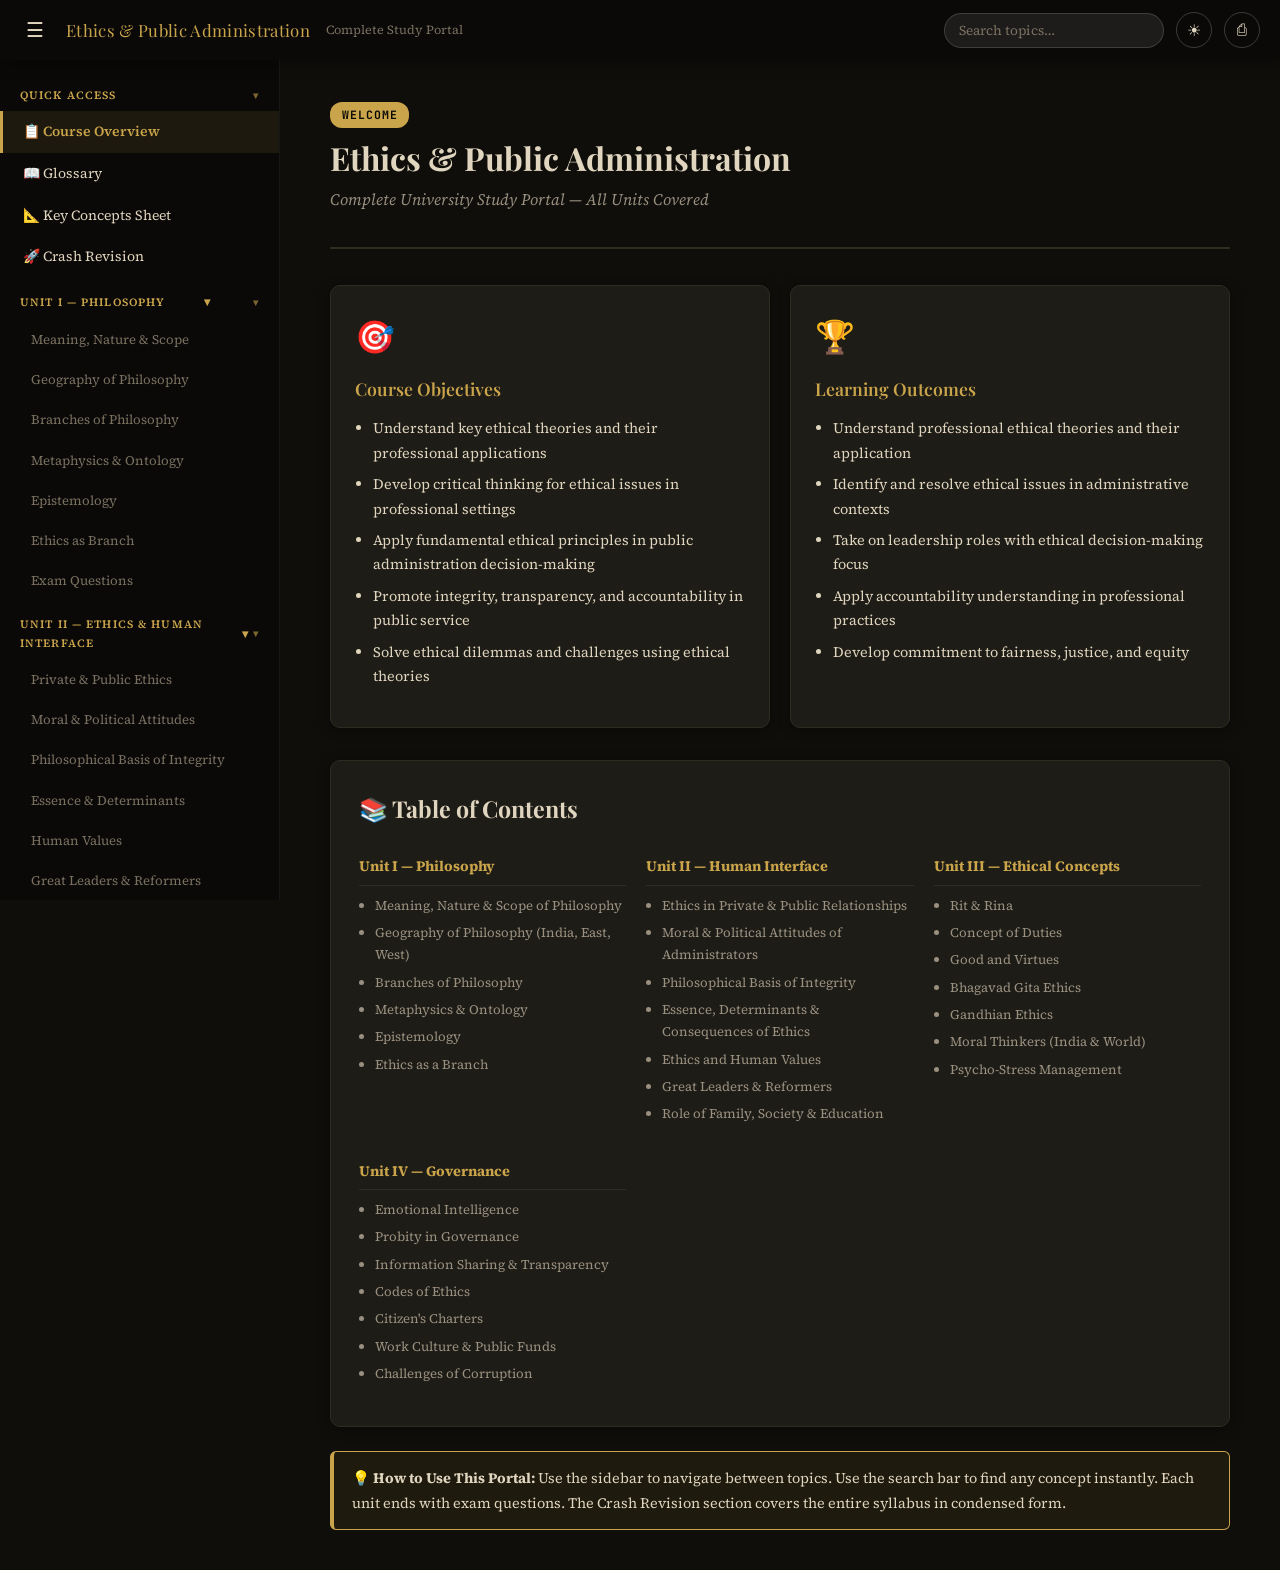
==== Philosophy/index.html @ 6d0fbd77 "Added Philosophy and Cber Security" ====
<!DOCTYPE html>
<html lang="en" data-theme="dark">
<head>
<meta charset="UTF-8">
<meta name="viewport" content="width=device-width, initial-scale=1.0">
<title>Ethics & Public Administration — Complete Study Portal</title>
<link rel="stylesheet" href="styles.css">
</head>
<body>

<!-- Top Bar -->
<header class="topbar">
  <div class="topbar-left">
    <button class="menu-toggle" id="menuToggle" aria-label="Toggle sidebar">☰</button>
    <span class="site-title">Ethics &amp; Public Administration</span>
    <span class="site-subtitle">Complete Study Portal</span>
  </div>
  <div class="topbar-right">
    <div class="search-wrap">
      <input type="text" id="searchInput" placeholder="Search topics…" autocomplete="off">
      <div class="search-results" id="searchResults"></div>
    </div>
    <button class="theme-toggle" id="themeToggle" title="Toggle theme">◐</button>
    <button class="print-btn" onclick="window.print()" title="Print">⎙</button>
  </div>
</header>

<!-- Layout -->
<div class="layout">

  <!-- Sidebar -->
  <aside class="sidebar" id="sidebar">
    <nav class="sidebar-nav">

      <div class="nav-section">
        <div class="nav-section-title">Quick Access</div>
        <a class="nav-link" data-target="overview">📋 Course Overview</a>
        <a class="nav-link" data-target="glossary">📖 Glossary</a>
        <a class="nav-link" data-target="formula-sheet">📐 Key Concepts Sheet</a>
        <a class="nav-link" data-target="crash-revision">🚀 Crash Revision</a>
      </div>

      <div class="nav-section">
        <div class="nav-section-title collapsible-header" data-target-group="unit1">Unit I — Philosophy</div>
        <div class="nav-group" id="nav-unit1">
          <a class="nav-link sub" data-target="u1-meaning">Meaning, Nature &amp; Scope</a>
          <a class="nav-link sub" data-target="u1-geography">Geography of Philosophy</a>
          <a class="nav-link sub" data-target="u1-branches">Branches of Philosophy</a>
          <a class="nav-link sub" data-target="u1-metaphysics">Metaphysics &amp; Ontology</a>
          <a class="nav-link sub" data-target="u1-epistemology">Epistemology</a>
          <a class="nav-link sub" data-target="u1-ethics-branch">Ethics as Branch</a>
          <a class="nav-link sub" data-target="u1-exam">Exam Questions</a>
        </div>
      </div>

      <div class="nav-section">
        <div class="nav-section-title collapsible-header" data-target-group="unit2">Unit II — Ethics &amp; Human Interface</div>
        <div class="nav-group" id="nav-unit2">
          <a class="nav-link sub" data-target="u2-private-public">Private &amp; Public Ethics</a>
          <a class="nav-link sub" data-target="u2-moral-political">Moral &amp; Political Attitudes</a>
          <a class="nav-link sub" data-target="u2-integrity">Philosophical Basis of Integrity</a>
          <a class="nav-link sub" data-target="u2-essence">Essence &amp; Determinants</a>
          <a class="nav-link sub" data-target="u2-human-values">Human Values</a>
          <a class="nav-link sub" data-target="u2-leaders">Great Leaders &amp; Reformers</a>
          <a class="nav-link sub" data-target="u2-institutions">Family, Society &amp; Education</a>
          <a class="nav-link sub" data-target="u2-exam">Exam Questions</a>
        </div>
      </div>

      <div class="nav-section">
        <div class="nav-section-title collapsible-header" data-target-group="unit3">Unit III — Ethical Concepts</div>
        <div class="nav-group" id="nav-unit3">
          <a class="nav-link sub" data-target="u3-rit-rina">Rit &amp; Rina</a>
          <a class="nav-link sub" data-target="u3-duties">Concept of Duties</a>
          <a class="nav-link sub" data-target="u3-good-virtues">Good &amp; Virtues</a>
          <a class="nav-link sub" data-target="u3-gita">Bhagavad Gita Ethics</a>
          <a class="nav-link sub" data-target="u3-gandhi">Gandhian Ethics</a>
          <a class="nav-link sub" data-target="u3-thinkers">Moral Thinkers</a>
          <a class="nav-link sub" data-target="u3-stress">Psycho-Stress Management</a>
          <a class="nav-link sub" data-target="u3-exam">Exam Questions</a>
        </div>
      </div>

      <div class="nav-section">
        <div class="nav-section-title collapsible-header" data-target-group="unit4">Unit IV — Governance &amp; EQ</div>
        <div class="nav-group" id="nav-unit4">
          <a class="nav-link sub" data-target="u4-eq">Emotional Intelligence</a>
          <a class="nav-link sub" data-target="u4-probity">Probity in Governance</a>
          <a class="nav-link sub" data-target="u4-transparency">Transparency &amp; Info Sharing</a>
          <a class="nav-link sub" data-target="u4-codes">Codes of Ethics</a>
          <a class="nav-link sub" data-target="u4-citizen">Citizen's Charters</a>
          <a class="nav-link sub" data-target="u4-corruption">Corruption Challenges</a>
          <a class="nav-link sub" data-target="u4-exam">Exam Questions</a>
        </div>
      </div>

    </nav>
  </aside>

  <!-- Main Content -->
  <main class="main-content" id="mainContent">

    <!-- ===================== OVERVIEW ===================== -->
    <section id="overview" class="content-section active">
      <div class="section-header">
        <div class="unit-badge">Welcome</div>
        <h1>Ethics &amp; Public Administration</h1>
        <p class="subtitle">Complete University Study Portal — All Units Covered</p>
      </div>

      <div class="objectives-grid">
        <div class="obj-card">
          <div class="obj-icon">🎯</div>
          <h3>Course Objectives</h3>
          <ul>
            <li>Understand key ethical theories and their professional applications</li>
            <li>Develop critical thinking for ethical issues in professional settings</li>
            <li>Apply fundamental ethical principles in public administration decision-making</li>
            <li>Promote integrity, transparency, and accountability in public service</li>
            <li>Solve ethical dilemmas and challenges using ethical theories</li>
          </ul>
        </div>
        <div class="obj-card">
          <div class="obj-icon">🏆</div>
          <h3>Learning Outcomes</h3>
          <ul>
            <li>Understand professional ethical theories and their application</li>
            <li>Identify and resolve ethical issues in administrative contexts</li>
            <li>Take on leadership roles with ethical decision-making focus</li>
            <li>Apply accountability understanding in professional practices</li>
            <li>Develop commitment to fairness, justice, and equity</li>
          </ul>
        </div>
      </div>

      <div class="toc-card">
        <h2>📚 Table of Contents</h2>
        <div class="toc-grid">
          <div class="toc-unit">
            <div class="toc-unit-title">Unit I — Philosophy</div>
            <ul>
              <li>Meaning, Nature &amp; Scope of Philosophy</li>
              <li>Geography of Philosophy (India, East, West)</li>
              <li>Branches of Philosophy</li>
              <li>Metaphysics &amp; Ontology</li>
              <li>Epistemology</li>
              <li>Ethics as a Branch</li>
            </ul>
          </div>
          <div class="toc-unit">
            <div class="toc-unit-title">Unit II — Human Interface</div>
            <ul>
              <li>Ethics in Private &amp; Public Relationships</li>
              <li>Moral &amp; Political Attitudes of Administrators</li>
              <li>Philosophical Basis of Integrity</li>
              <li>Essence, Determinants &amp; Consequences of Ethics</li>
              <li>Ethics and Human Values</li>
              <li>Great Leaders &amp; Reformers</li>
              <li>Role of Family, Society &amp; Education</li>
            </ul>
          </div>
          <div class="toc-unit">
            <div class="toc-unit-title">Unit III — Ethical Concepts</div>
            <ul>
              <li>Rit &amp; Rina</li>
              <li>Concept of Duties</li>
              <li>Good and Virtues</li>
              <li>Bhagavad Gita Ethics</li>
              <li>Gandhian Ethics</li>
              <li>Moral Thinkers (India &amp; World)</li>
              <li>Psycho-Stress Management</li>
            </ul>
          </div>
          <div class="toc-unit">
            <div class="toc-unit-title">Unit IV — Governance</div>
            <ul>
              <li>Emotional Intelligence</li>
              <li>Probity in Governance</li>
              <li>Information Sharing &amp; Transparency</li>
              <li>Codes of Ethics</li>
              <li>Citizen's Charters</li>
              <li>Work Culture &amp; Public Funds</li>
              <li>Challenges of Corruption</li>
            </ul>
          </div>
        </div>
      </div>

      <div class="info-banner">
        <strong>💡 How to Use This Portal:</strong> Use the sidebar to navigate between topics. Use the search bar to find any concept instantly. Each unit ends with exam questions. The Crash Revision section covers the entire syllabus in condensed form.
      </div>
    </section>

    <!-- ===================== UNIT I ===================== -->
    <section id="u1-meaning" class="content-section">
      <div class="section-header">
        <div class="unit-badge">Unit I</div>
        <h1>Meaning, Nature and Scope of Philosophy</h1>
      </div>

      <div class="learning-objectives">
        <h3>🎯 Learning Objectives</h3>
        <ul>
          <li>Define philosophy and understand its origin</li>
          <li>Identify the nature and characteristics of philosophy</li>
          <li>Understand the scope of philosophical inquiry</li>
          <li>Distinguish philosophy from science and religion</li>
        </ul>
      </div>

      <h2>1.1 Meaning of Philosophy</h2>
      <div class="definition-box">
        <span class="def-label">Definition</span>
        <strong>Philosophy</strong> (from Greek <em>philosophia</em> = philo [love] + sophia [wisdom]) means <em>"love of wisdom."</em> It is the systematic and critical study of fundamental questions about existence, knowledge, values, reason, mind, and language.
      </div>

      <p>Philosophy is the mother of all sciences. Before sciences became specialized, all intellectual inquiry was philosophical. Philosophy asks questions that cannot be answered by empirical science alone, such as: "What is truth?", "What is the nature of reality?", "How should we live?", "What is justice?"</p>

      <h3>Etymology and Historical Origin</h3>
      <p>The term was first used by Pythagoras (c. 570–495 BCE), who modestly called himself a <em>philosophos</em> (lover of wisdom) rather than a <em>sophos</em> (wise man). Socrates, Plato, and Aristotle established systematic philosophical inquiry in ancient Greece.</p>

      <h2>1.2 Nature of Philosophy</h2>
      <div class="theory-card">
        <h3>Key Characteristics of the Nature of Philosophy</h3>
        <div class="char-grid">
          <div class="char-item">
            <div class="char-icon">🔍</div>
            <strong>Critical and Analytical</strong>
            <p>Philosophy critically examines assumptions, arguments, and concepts. It does not accept statements at face value but subjects them to rigorous scrutiny.</p>
          </div>
          <div class="char-item">
            <div class="char-icon">🌐</div>
            <strong>Universal and Comprehensive</strong>
            <p>Philosophy deals with universal questions applicable to all of humanity — not limited to any culture, time, or place.</p>
          </div>
          <div class="char-item">
            <div class="char-icon">💬</div>
            <strong>Reflective and Self-Critical</strong>
            <p>Philosophy reflects on its own methods, assumptions, and conclusions. It is not dogmatic but open to revision.</p>
          </div>
          <div class="char-item">
            <div class="char-icon">🔗</div>
            <strong>Synthetic and Integrative</strong>
            <p>Philosophy integrates knowledge from different disciplines to form a coherent worldview or system of thought.</p>
          </div>
          <div class="char-item">
            <div class="char-icon">❓</div>
            <strong>Speculative</strong>
            <p>Philosophy speculates about matters beyond empirical verification — the nature of the soul, ultimate reality, God, morality.</p>
          </div>
          <div class="char-item">
            <div class="char-icon">⚖️</div>
            <strong>Normative</strong>
            <p>Philosophy prescribes norms — how things ought to be, not just how they are. This is especially true in ethics and political philosophy.</p>
          </div>
        </div>
      </div>

      <h2>1.3 Scope of Philosophy</h2>
      <p>The scope of philosophy is vast and encompasses everything that can be questioned. Philosophy's scope includes:</p>

      <div class="comparison-table-wrap">
        <table class="comparison-table">
          <thead>
            <tr><th>Domain</th><th>Questions Asked</th><th>Branch</th></tr>
          </thead>
          <tbody>
            <tr><td>Reality &amp; Existence</td><td>What is real? What exists? Is there God?</td><td>Metaphysics / Ontology</td></tr>
            <tr><td>Knowledge</td><td>What can we know? How do we know it?</td><td>Epistemology</td></tr>
            <tr><td>Morality &amp; Values</td><td>What is good? How should we act?</td><td>Ethics</td></tr>
            <tr><td>Beauty &amp; Art</td><td>What is beautiful? What is art?</td><td>Aesthetics</td></tr>
            <tr><td>Logic &amp; Reasoning</td><td>What are the rules of valid reasoning?</td><td>Logic</td></tr>
            <tr><td>Society &amp; Politics</td><td>What is justice? What is the ideal state?</td><td>Political Philosophy</td></tr>
            <tr><td>Language &amp; Meaning</td><td>How does language work? What does meaning mean?</td><td>Philosophy of Language</td></tr>
            <tr><td>Mind &amp; Consciousness</td><td>What is the mind? Is consciousness physical?</td><td>Philosophy of Mind</td></tr>
          </tbody>
        </table>
      </div>

      <div class="definition-box">
        <span class="def-label">Key Distinction</span>
        <strong>Philosophy vs. Science:</strong> Science answers <em>how</em> questions through observation and experiment. Philosophy answers <em>why</em> and <em>what</em> questions through reason and argumentation. Both are complementary.
      </div>
    </section>

    <section id="u1-geography" class="content-section">
      <div class="section-header">
        <div class="unit-badge">Unit I</div>
        <h1>Geography of Philosophy: India, East &amp; West</h1>
      </div>

      <h2>2.1 Indian Philosophy</h2>
      <p>Indian philosophy is one of the oldest and most sophisticated philosophical traditions in the world, dating back to the Vedic period (c. 1500 BCE). It is characterized by its deep spiritual orientation and concern with <em>moksha</em> (liberation).</p>

      <div class="theory-card">
        <h3>Schools of Indian Philosophy</h3>
        <div class="schools-grid">
          <div class="school-card astika">
            <div class="school-label">Āstika (Orthodox — Accept Vedic Authority)</div>
            <div class="school-items">
              <span>Nyāya</span><span>Vaiśeṣika</span><span>Sāṃkhya</span>
              <span>Yoga</span><span>Mīmāṃsā</span><span>Vedānta</span>
            </div>
          </div>
          <div class="school-card nastika">
            <div class="school-label">Nāstika (Heterodox — Do Not Accept Vedic Authority)</div>
            <div class="school-items">
              <span>Buddhism</span><span>Jainism</span><span>Cārvāka (Materialism)</span>
              <span>Ājīvika</span>
            </div>
          </div>
        </div>
      </div>

      <h3>Key Features of Indian Philosophy</h3>
      <ul>
        <li><strong>Soteriological orientation:</strong> Ultimate goal is liberation (moksha/nirvana/mukti)</li>
        <li><strong>Dharma-centered:</strong> Ethical conduct as cosmically ordered duty</li>
        <li><strong>Karma theory:</strong> Moral causality — actions determine future experience</li>
        <li><strong>Ātman-Brahman relationship:</strong> Inquiry into the nature of the self and ultimate reality</li>
        <li><strong>Epistemological concern:</strong> Pramāṇas (valid sources of knowledge) are central</li>
        <li><strong>Practical orientation:</strong> Philosophy as a guide to living, not merely academic inquiry</li>
      </ul>

      <h3>Notable Indian Philosophers</h3>
      <div class="philosopher-grid">
        <div class="philosopher-card">
          <strong>Adi Shankaracharya</strong>
          <p>Non-dualism (Advaita Vedānta) — Brahman alone is real; the world is māyā (illusion)</p>
        </div>
        <div class="philosopher-card">
          <strong>Ramanuja</strong>
          <p>Qualified non-dualism (Viśiṣṭādvaita) — God, souls, and world are distinct but united</p>
        </div>
        <div class="philosopher-card">
          <strong>Madhva</strong>
          <p>Dualism (Dvaita) — God and individual souls are eternally distinct</p>
        </div>
        <div class="philosopher-card">
          <strong>Gautama Buddha</strong>
          <p>Middle Path; Four Noble Truths; Eightfold Path; impermanence and no-self (anattā)</p>
        </div>
        <div class="philosopher-card">
          <strong>Mahavira</strong>
          <p>Jain ethics; non-violence (ahimsa); anekāntavāda (many-sidedness of truth)</p>
        </div>
        <div class="philosopher-card">
          <strong>Kautilya (Chanakya)</strong>
          <p>Political philosophy; Arthashastra; pragmatic statecraft; Rajadharma</p>
        </div>
      </div>

      <h2>2.2 Eastern Philosophy (Beyond India)</h2>
      <h3>Chinese Philosophy</h3>
      <div class="theory-card">
        <ul>
          <li><strong>Confucianism (Kongzi/Confucius, 551–479 BCE):</strong> Ethics of social harmony, respect for hierarchy, benevolence (rén), ritual propriety (lǐ), filial piety. Extremely relevant to public administration ethics.</li>
          <li><strong>Taoism (Laozi, Zhuangzi):</strong> The Tao (Way) as the underlying principle of the universe; wu-wei (non-action/effortless action); harmony with nature; simplicity and spontaneity.</li>
          <li><strong>Legalism:</strong> Governance through strict laws and enforcement rather than virtue; influential in Chinese political theory.</li>
          <li><strong>Buddhism (Chan/Zen):</strong> Spread from India to China; emphasis on meditation, direct experience, and compassion.</li>
        </ul>
      </div>

      <h3>Japanese Philosophy</h3>
      <ul>
        <li><strong>Zen Buddhism:</strong> Emphasis on direct experience, mindfulness, and enlightenment through meditation</li>
        <li><strong>Bushido:</strong> Samurai code of ethics — loyalty, honor, discipline, courage</li>
        <li><strong>Nishida Kitaro:</strong> Founder of the Kyoto School; attempted synthesis of East and West philosophy</li>
      </ul>

      <h2>2.3 Western Philosophy</h2>
      <div class="timeline-container">
        <div class="timeline-item">
          <div class="timeline-era">Ancient (600 BCE – 400 CE)</div>
          <div class="timeline-content">Pre-Socratics (Thales, Heraclitus, Parmenides); Sophists; Socrates; Plato; Aristotle; Stoics; Epicureans; Skeptics</div>
        </div>
        <div class="timeline-item">
          <div class="timeline-era">Medieval (400–1400 CE)</div>
          <div class="timeline-content">Augustine; Thomas Aquinas; Anselm; Duns Scotus; William of Ockham — philosophy dominated by Christian theology</div>
        </div>
        <div class="timeline-item">
          <div class="timeline-era">Modern (1400–1800 CE)</div>
          <div class="timeline-content">Descartes; Spinoza; Leibniz (Rationalism); Locke; Berkeley; Hume (Empiricism); Kant's Critical Philosophy</div>
        </div>
        <div class="timeline-item">
          <div class="timeline-era">Contemporary (1800–present)</div>
          <div class="timeline-content">Hegel; Marx; Nietzsche; Pragmatism (James, Dewey); Analytic Philosophy (Russell, Wittgenstein); Existentialism (Sartre, Camus); Phenomenology (Husserl, Heidegger); Postmodernism (Derrida, Foucault)</div>
        </div>
      </div>

      <h3>Key Western Philosophers Relevant to Ethics &amp; Administration</h3>
      <div class="philosopher-grid">
        <div class="philosopher-card">
          <strong>Plato (428–348 BCE)</strong>
          <p>The Republic; philosopher-kings; justice as harmony; theory of Forms; cardinal virtues</p>
        </div>
        <div class="philosopher-card">
          <strong>Aristotle (384–322 BCE)</strong>
          <p>Nicomachean Ethics; eudaimonia (flourishing); virtue ethics; practical wisdom (phronesis)</p>
        </div>
        <div class="philosopher-card">
          <strong>Immanuel Kant (1724–1804)</strong>
          <p>Deontological ethics; Categorical Imperative; duty-based morality; universal moral law</p>
        </div>
        <div class="philosopher-card">
          <strong>Jeremy Bentham (1748–1832)</strong>
          <p>Utilitarianism; greatest happiness principle; hedonic calculus; consequentialism</p>
        </div>
        <div class="philosopher-card">
          <strong>John Stuart Mill (1806–1873)</strong>
          <p>Refined utilitarianism; quality of pleasures; liberty; harm principle</p>
        </div>
        <div class="philosopher-card">
          <strong>John Rawls (1921–2002)</strong>
          <p>Theory of Justice; veil of ignorance; justice as fairness; difference principle</p>
        </div>
      </div>

      <div class="comparison-table-wrap">
        <h3>Comparison: Indian vs. Western Philosophy</h3>
        <table class="comparison-table">
          <thead>
            <tr><th>Aspect</th><th>Indian Philosophy</th><th>Western Philosophy</th></tr>
          </thead>
          <tbody>
            <tr><td>Primary Goal</td><td>Moksha/Liberation</td><td>Knowledge/Truth/Well-being</td></tr>
            <tr><td>Method</td><td>Meditation, introspection, scripture</td><td>Reason, logic, empirical observation</td></tr>
            <tr><td>Self</td><td>Ātman (connected to Brahman)</td><td>Individual autonomous self</td></tr>
            <tr><td>Ethics</td><td>Dharma, Karma, Ahimsa</td><td>Duty, Virtue, Utility, Rights</td></tr>
            <tr><td>Metaphysics</td><td>Consciousness as fundamental</td><td>Matter vs. mind debate</td></tr>
            <tr><td>Tradition</td><td>Oral, teacher-disciple (Guru-Shishya)</td><td>Written, academic, dialectical</td></tr>
          </tbody>
        </table>
      </div>
    </section>

    <section id="u1-branches" class="content-section">
      <div class="section-header">
        <div class="unit-badge">Unit I</div>
        <h1>Branches of Philosophy: Traditional and Recent Taxonomy</h1>
      </div>

      <h2>Traditional Branches</h2>

      <div class="branch-diagram">
        <svg viewBox="0 0 700 420" xmlns="http://www.w3.org/2000/svg" class="diagram-svg">
          <rect x="270" y="10" width="160" height="50" rx="10" fill="var(--accent)" opacity="0.9"/>
          <text x="350" y="30" text-anchor="middle" font-size="13" font-weight="bold" fill="#fff">PHILOSOPHY</text>
          <text x="350" y="50" text-anchor="middle" font-size="11" fill="#fff">Love of Wisdom</text>

          <!-- Lines -->
          <line x1="350" y1="60" x2="100" y2="130" stroke="var(--accent)" stroke-width="1.5"/>
          <line x1="350" y1="60" x2="220" y2="130" stroke="var(--accent)" stroke-width="1.5"/>
          <line x1="350" y1="60" x2="350" y2="130" stroke="var(--accent)" stroke-width="1.5"/>
          <line x1="350" y1="60" x2="480" y2="130" stroke="var(--accent)" stroke-width="1.5"/>
          <line x1="350" y1="60" x2="600" y2="130" stroke="var(--accent)" stroke-width="1.5"/>

          <rect x="30" y="130" width="140" height="60" rx="8" fill="var(--card-bg)" stroke="var(--border)"/>
          <text x="100" y="155" text-anchor="middle" font-size="12" font-weight="bold" fill="var(--text)">Metaphysics</text>
          <text x="100" y="173" text-anchor="middle" font-size="10" fill="var(--text-muted)">Reality &amp; Existence</text>

          <rect x="150" y="130" width="140" height="60" rx="8" fill="var(--card-bg)" stroke="var(--border)"/>
          <text x="220" y="155" text-anchor="middle" font-size="12" font-weight="bold" fill="var(--text)">Epistemology</text>
          <text x="220" y="173" text-anchor="middle" font-size="10" fill="var(--text-muted)">Knowledge &amp; Belief</text>

          <rect x="275" y="130" width="150" height="60" rx="8" fill="var(--card-bg)" stroke="var(--border)" stroke-width="2"/>
          <text x="350" y="155" text-anchor="middle" font-size="12" font-weight="bold" fill="var(--accent)">Ethics</text>
          <text x="350" y="173" text-anchor="middle" font-size="10" fill="var(--text-muted)">Morality &amp; Values</text>

          <rect x="410" y="130" width="140" height="60" rx="8" fill="var(--card-bg)" stroke="var(--border)"/>
          <text x="480" y="155" text-anchor="middle" font-size="12" font-weight="bold" fill="var(--text)">Logic</text>
          <text x="480" y="173" text-anchor="middle" font-size="10" fill="var(--text-muted)">Valid Reasoning</text>

          <rect x="530" y="130" width="140" height="60" rx="8" fill="var(--card-bg)" stroke="var(--border)"/>
          <text x="600" y="155" text-anchor="middle" font-size="12" font-weight="bold" fill="var(--text)">Aesthetics</text>
          <text x="600" y="173" text-anchor="middle" font-size="10" fill="var(--text-muted)">Beauty &amp; Art</text>

          <!-- Second level -->
          <line x1="350" y1="190" x2="200" y2="270" stroke="var(--accent)" stroke-width="1" stroke-dasharray="4"/>
          <line x1="350" y1="190" x2="350" y2="270" stroke="var(--accent)" stroke-width="1" stroke-dasharray="4"/>
          <line x1="350" y1="190" x2="500" y2="270" stroke="var(--accent)" stroke-width="1" stroke-dasharray="4"/>

          <rect x="115" y="270" width="170" height="55" rx="8" fill="var(--card-bg)" stroke="var(--border)"/>
          <text x="200" y="293" text-anchor="middle" font-size="11" font-weight="bold" fill="var(--text)">Political Philosophy</text>
          <text x="200" y="311" text-anchor="middle" font-size="10" fill="var(--text-muted)">State, Justice, Rights</text>

          <rect x="265" y="270" width="170" height="55" rx="8" fill="var(--card-bg)" stroke="var(--border)"/>
          <text x="350" y="293" text-anchor="middle" font-size="11" font-weight="bold" fill="var(--text)">Philosophy of Mind</text>
          <text x="350" y="311" text-anchor="middle" font-size="10" fill="var(--text-muted)">Consciousness, Self</text>

          <rect x="415" y="270" width="170" height="55" rx="8" fill="var(--card-bg)" stroke="var(--border)"/>
          <text x="500" y="293" text-anchor="middle" font-size="11" font-weight="bold" fill="var(--text)">Social Philosophy</text>
          <text x="500" y="311" text-anchor="middle" font-size="10" fill="var(--text-muted)">Society, Culture</text>

          <text x="350" y="390" text-anchor="middle" font-size="10" fill="var(--text-muted)" font-style="italic">Traditional &amp; Contemporary Branches of Philosophy</text>
        </svg>
      </div>

      <h2>Detailed Overview of Each Branch</h2>

      <div class="accordion">

        <div class="accordion-item">
          <div class="accordion-header">📚 Metaphysics</div>
          <div class="accordion-body">
            <p><strong>Metaphysics</strong> studies the fundamental nature of reality. The word comes from Aristotle's work "after physics." It asks: What ultimately exists? What is the nature of space, time, causality, and identity?</p>
            <p><strong>Major sub-branches:</strong> Ontology (study of being), Cosmology (origin of universe), Theology (existence of God), Philosophy of Mind.</p>
            <p><strong>Key questions:</strong> Does God exist? Do abstract objects (numbers, universals) exist? What is the relationship between mind and body? Is there free will?</p>
          </div>
        </div>

        <div class="accordion-item">
          <div class="accordion-header">🔬 Epistemology</div>
          <div class="accordion-body">
            <p><strong>Epistemology</strong> is the theory of knowledge. It examines the nature, sources, scope, and limits of human knowledge.</p>
            <p><strong>Key questions:</strong> What is knowledge? What distinguishes knowledge from belief? Can we trust our senses? What is the relationship between reason and experience?</p>
            <p><strong>Major schools:</strong> Rationalism (knowledge through reason — Descartes, Kant), Empiricism (knowledge through experience — Locke, Hume), Pragmatism (knowledge through practical utility — James, Dewey).</p>
          </div>
        </div>

        <div class="accordion-item">
          <div class="accordion-header">⚖️ Ethics (Moral Philosophy)</div>
          <div class="accordion-body">
            <p><strong>Ethics</strong> studies moral principles, values, and conduct. It asks what we ought to do and what constitutes a good life.</p>
            <p><strong>Three levels:</strong> Meta-ethics (What is the nature of moral claims?), Normative ethics (What are the principles of right action?), Applied ethics (How do principles apply to specific situations?).</p>
          </div>
        </div>

        <div class="accordion-item">
          <div class="accordion-header">🎨 Aesthetics</div>
          <div class="accordion-body">
            <p><strong>Aesthetics</strong> studies beauty, art, and taste. Key questions: What is art? What makes something beautiful? Is aesthetic judgment objective or subjective?</p>
            <p><strong>Key thinkers:</strong> Plato (art as imitation of Forms), Kant (disinterested pleasure in beauty), Hegel (art as the sensuous shining of the Idea).</p>
          </div>
        </div>

        <div class="accordion-item">
          <div class="accordion-header">🧮 Logic</div>
          <div class="accordion-body">
            <p><strong>Logic</strong> studies valid reasoning and argument. It provides rules for distinguishing valid from invalid inferences.</p>
            <p><strong>Types:</strong> Formal logic (symbolic, propositional, predicate), Informal logic (fallacies, argument analysis), Dialectical logic (Hegel's logic of contradiction and synthesis).</p>
          </div>
        </div>

      </div>

      <h2>Recent/Contemporary Branches</h2>
      <div class="comparison-table-wrap">
        <table class="comparison-table">
          <thead>
            <tr><th>Branch</th><th>Focus</th><th>Key Thinkers</th></tr>
          </thead>
          <tbody>
            <tr><td>Philosophy of Science</td><td>Nature, methods, and foundations of science</td><td>Popper, Kuhn, Lakatos</td></tr>
            <tr><td>Philosophy of Language</td><td>Meaning, reference, truth in language</td><td>Frege, Russell, Wittgenstein</td></tr>
            <tr><td>Philosophy of Mind</td><td>Consciousness, mental states, AI</td><td>Descartes, Chalmers, Dennett</td></tr>
            <tr><td>Bioethics</td><td>Ethics in medicine and biology</td><td>Singer, Beauchamp</td></tr>
            <tr><td>Environmental Ethics</td><td>Moral obligations toward nature</td><td>Naess, Leopold</td></tr>
            <tr><td>Applied Ethics</td><td>Ethics in professions, technology, politics</td><td>Multiple</td></tr>
            <tr><td>Feminist Philosophy</td><td>Gender, power, epistemology</td><td>de Beauvoir, Butler</td></tr>
            <tr><td>Philosophy of Technology</td><td>Implications of technology for human life</td><td>Heidegger, Ellul</td></tr>
          </tbody>
        </table>
      </div>
    </section>

    <section id="u1-metaphysics" class="content-section">
      <div class="section-header">
        <div class="unit-badge">Unit I</div>
        <h1>Major Problems of Metaphysics and Ontology</h1>
      </div>

      <h2>What is Metaphysics?</h2>
      <div class="definition-box">
        <span class="def-label">Definition</span>
        <strong>Metaphysics</strong> is the branch of philosophy that investigates the fundamental nature of reality, including questions about what exists, what it is like, and how it is structured. It goes beyond the physical world to ask foundational questions that science presupposes rather than answers.
      </div>

      <h2>Major Problems of Metaphysics</h2>

      <div class="problem-card">
        <h3>1. The Problem of Universals</h3>
        <p><strong>Question:</strong> Do abstract properties (redness, justice, humanity) exist independently of particular things?</p>
        <p><strong>Realism (Plato, Aristotle):</strong> Universals exist — either in a transcendent realm (Plato) or immanent in things (Aristotle).</p>
        <p><strong>Nominalism:</strong> Only particular things exist; universals are just names or concepts in the mind.</p>
        <p><strong>Conceptualism:</strong> Universals exist as mental concepts but not in external reality.</p>
      </div>

      <div class="problem-card">
        <h3>2. The Mind-Body Problem</h3>
        <p><strong>Question:</strong> What is the relationship between mental states (thoughts, feelings) and physical states (brain processes)?</p>
        <div class="comparison-table-wrap">
          <table class="comparison-table">
            <thead><tr><th>Position</th><th>View</th><th>Key Thinker</th></tr></thead>
            <tbody>
              <tr><td>Substance Dualism</td><td>Mind and body are two distinct substances</td><td>Descartes</td></tr>
              <tr><td>Physicalism/Materialism</td><td>Mind is reducible to physical processes</td><td>Hobbes, modern neuroscience</td></tr>
              <tr><td>Idealism</td><td>Only minds/mental states are ultimately real</td><td>Berkeley, Hegel</td></tr>
              <tr><td>Neutral Monism</td><td>Mind and matter are aspects of one neutral substance</td><td>Spinoza, Russell</td></tr>
              <tr><td>Advaita Vedanta</td><td>Only Brahman (consciousness) is ultimately real</td><td>Shankaracharya</td></tr>
            </tbody>
          </table>
        </div>
      </div>

      <div class="problem-card">
        <h3>3. The Problem of Free Will and Determinism</h3>
        <p><strong>Determinism:</strong> Every event, including human action, is causally determined by prior events according to natural laws. No genuine free will.</p>
        <p><strong>Libertarianism (in metaphysics):</strong> Free will exists; human agents can act independently of causal necessity.</p>
        <p><strong>Compatibilism:</strong> Free will and determinism are compatible — freedom is acting according to one's own desires without external coercion (Hume, Mill).</p>
        <p><strong>Relevance to Administration:</strong> The free will vs. determinism debate affects our understanding of moral responsibility and accountability in public administration.</p>
      </div>

      <div class="problem-card">
        <h3>4. The Problem of Personal Identity</h3>
        <p><strong>Question:</strong> What makes a person the same person over time despite physical and psychological changes?</p>
        <p><strong>Psychological continuity theory (Locke):</strong> Identity consists in continuity of consciousness and memory.</p>
        <p><strong>Physical continuity theory:</strong> Identity consists in biological continuity of the body.</p>
        <p><strong>Buddhist no-self view:</strong> There is no persistent self; the self is a changing stream of experiences (anattā).</p>
      </div>

      <div class="problem-card">
        <h3>5. The Existence of God</h3>
        <p><strong>Ontological Argument (Anselm, Descartes):</strong> God, as the greatest conceivable being, must exist because existence is a perfection.</p>
        <p><strong>Cosmological Argument (Aquinas):</strong> Everything has a cause; there must be an uncaused first cause = God.</p>
        <p><strong>Teleological Argument (Paley):</strong> The design of the universe implies a designer.</p>
        <p><strong>Atheism:</strong> No sufficient evidence for God's existence; the problem of evil argues against a good, omnipotent God.</p>
      </div>

      <h2>Ontology: The Study of Being</h2>
      <div class="definition-box">
        <span class="def-label">Definition</span>
        <strong>Ontology</strong> (from Greek <em>ontos</em> = being) is the branch of metaphysics that studies the categories and structure of being. It asks: What kinds of things exist? What is the most basic nature of existence?
      </div>

      <h3>Key Ontological Categories</h3>
      <ul>
        <li><strong>Substance:</strong> Independent things that exist in themselves (physical objects, God)</li>
        <li><strong>Properties/Attributes:</strong> Features of things (color, shape, weight)</li>
        <li><strong>Relations:</strong> How things stand in relation to each other</li>
        <li><strong>Events:</strong> Occurrences at particular times and places</li>
        <li><strong>Abstract objects:</strong> Numbers, sets, propositions — non-physical entities</li>
      </ul>

      <h3>Major Ontological Positions</h3>
      <div class="comparison-table-wrap">
        <table class="comparison-table">
          <thead><tr><th>Position</th><th>What Ultimately Exists</th><th>Key Thinkers</th></tr></thead>
          <tbody>
            <tr><td>Materialism/Physicalism</td><td>Only physical/material things</td><td>Democritus, Marx, modern science</td></tr>
            <tr><td>Idealism</td><td>Only minds and mental content</td><td>Berkeley, Hegel, Bradley</td></tr>
            <tr><td>Dualism</td><td>Both material and mental substances</td><td>Descartes, Plato</td></tr>
            <tr><td>Monism</td><td>One fundamental substance (either material or mental)</td><td>Spinoza, Parmenides</td></tr>
            <tr><td>Pluralism</td><td>Multiple irreducible types of things</td><td>Leibniz, William James</td></tr>
          </tbody>
        </table>
      </div>
    </section>

    <section id="u1-epistemology" class="content-section">
      <div class="section-header">
        <div class="unit-badge">Unit I</div>
        <h1>Major Problems of Epistemology</h1>
      </div>

      <div class="definition-box">
        <span class="def-label">Definition</span>
        <strong>Epistemology</strong> (from Greek <em>episteme</em> = knowledge + <em>logos</em> = study) is the branch of philosophy concerned with the theory of knowledge — its nature, scope, sources, and limits. It asks: What do we know? How do we know it? Can we know anything at all?
      </div>

      <h2>Major Epistemological Problems</h2>

      <div class="problem-card">
        <h3>1. The Analysis of Knowledge (Justified True Belief)</h3>
        <p>Traditionally, knowledge = <strong>Justified True Belief (JTB)</strong>: you know P if and only if (i) P is true, (ii) you believe P, (iii) you are justified in believing P.</p>
        <p><strong>Gettier Problem (1963):</strong> Edmund Gettier showed that JTB is insufficient — there can be justified true beliefs that are not knowledge due to luck. This opened a vast debate about the correct analysis of knowledge.</p>
      </div>

      <div class="problem-card">
        <h3>2. The Problem of Skepticism</h3>
        <p><strong>Skepticism</strong> is the view that knowledge is impossible or at least very limited.</p>
        <p><strong>Descartes' Methodological Skepticism:</strong> Could an evil demon be deceiving me about everything? Even the external world might be an illusion. Only <em>cogito ergo sum</em> (I think, therefore I am) is certain.</p>
        <p><strong>Responses to Skepticism:</strong> Foundationalism (there are basic beliefs that need no justification); Coherentism (beliefs are justified by mutual support); Reliabilism (beliefs are justified if formed by reliable cognitive processes).</p>
      </div>

      <div class="problem-card">
        <h3>3. Sources of Knowledge: Reason vs. Experience</h3>
        <div class="comparison-table-wrap">
          <table class="comparison-table">
            <thead><tr><th>Aspect</th><th>Rationalism</th><th>Empiricism</th></tr></thead>
            <tbody>
              <tr><td>Primary source of knowledge</td><td>Reason/Intellect</td><td>Sensory experience</td></tr>
              <tr><td>Innate ideas</td><td>Yes — some knowledge is innate</td><td>No — mind is blank slate (tabula rasa)</td></tr>
              <tr><td>A priori knowledge</td><td>Central and extensive</td><td>Limited (only formal/analytic truths)</td></tr>
              <tr><td>Key thinkers</td><td>Descartes, Spinoza, Leibniz</td><td>Locke, Berkeley, Hume</td></tr>
              <tr><td>Kant's synthesis</td><td colspan="2">Knowledge requires both sensory intuition (empiricism) and conceptual structure (rationalism)</td></tr>
            </tbody>
          </table>
        </div>
      </div>

      <div class="problem-card">
        <h3>4. A Priori vs. A Posteriori Knowledge</h3>
        <p><strong>A priori knowledge:</strong> Knowledge that does not depend on sensory experience. Examples: mathematical truths, logical truths. "All bachelors are unmarried."</p>
        <p><strong>A posteriori knowledge:</strong> Knowledge that depends on sensory experience. Examples: "The sky is blue," "Water boils at 100°C at sea level."</p>
        <p><strong>Kant's Contribution:</strong> There are synthetic a priori judgments — judgments that are necessarily true (a priori) but not merely definitional (synthetic). Example: "Every event has a cause."</p>
      </div>

      <div class="problem-card">
        <h3>5. Indian Epistemology: Pramāṇas</h3>
        <p>Indian philosophy developed a sophisticated theory of valid sources of knowledge (<em>pramāṇas</em>):</p>
        <ul>
          <li><strong>Pratyakṣa (Perception):</strong> Direct sensory knowledge</li>
          <li><strong>Anumāna (Inference):</strong> Knowledge through logical inference</li>
          <li><strong>Upamāna (Comparison/Analogy):</strong> Knowledge through similarity</li>
          <li><strong>Śabda (Testimony/Scripture):</strong> Knowledge through reliable verbal testimony</li>
          <li><strong>Arthāpatti (Postulation):</strong> Knowledge through hypothetical reasoning</li>
          <li><strong>Anupalabdhi (Non-perception):</strong> Knowledge through absence</li>
        </ul>
        <p>Different schools accept different numbers: Cārvāka accepts only pratyakṣa; Nyāya accepts four; Vedānta accepts six.</p>
      </div>
    </section>

    <section id="u1-ethics-branch" class="content-section">
      <div class="section-header">
        <div class="unit-badge">Unit I</div>
        <h1>Major Problems of Ethics</h1>
      </div>

      <h2>Ethics as a Branch of Philosophy</h2>
      <div class="definition-box">
        <span class="def-label">Definition</span>
        <strong>Ethics</strong> (or Moral Philosophy) is the branch of philosophy that studies questions about right and wrong conduct, good and bad character, and the nature and justification of moral judgments. It asks: How should we live? What is right? What is good?
      </div>

      <h2>Three Levels of Ethics</h2>
      <div class="levels-container">
        <div class="level-card">
          <div class="level-num">1</div>
          <h3>Meta-Ethics</h3>
          <p>Studies the nature and status of moral claims. Are moral statements objectively true? What do words like "good" and "right" mean?</p>
          <p><strong>Key positions:</strong> Moral realism (moral facts exist objectively), Anti-realism (no objective moral facts), Emotivism (moral statements express emotions, not facts), Relativism (moral truth is relative to culture/individual)</p>
        </div>
        <div class="level-card">
          <div class="level-num">2</div>
          <h3>Normative Ethics</h3>
          <p>Studies principles and theories that tell us what we should do and what constitutes a good life. The main arena of ethical theory.</p>
          <p><strong>Key theories:</strong> Virtue Ethics, Deontology, Consequentialism/Utilitarianism, Natural Law, Contractarianism</p>
        </div>
        <div class="level-card">
          <div class="level-num">3</div>
          <h3>Applied Ethics</h3>
          <p>Applies normative theories to specific moral problems in practical contexts: medical ethics, business ethics, environmental ethics, administrative ethics.</p>
        </div>
      </div>

      <h2>Major Normative Ethical Theories</h2>

      <div class="theory-card highlighted">
        <h3>1. Virtue Ethics (Aristotle, Confucius)</h3>
        <p>Focus: Character and what kind of person one should be.</p>
        <p><strong>Key concept:</strong> Virtues are stable character traits that enable flourishing (eudaimonia). The virtuous person has practical wisdom (phronesis) to act rightly in each situation.</p>
        <p><strong>Cardinal virtues (Plato):</strong> Prudence, Justice, Fortitude, Temperance</p>
        <p><strong>Aristotelian virtues:</strong> Courage, Generosity, Truthfulness, Justice, Practical Wisdom, etc.</p>
        <p><strong>Application to administration:</strong> Administrators should cultivate virtues of honesty, fairness, integrity, and compassion — not just follow rules.</p>
      </div>

      <div class="theory-card highlighted">
        <h3>2. Deontological Ethics (Kant)</h3>
        <p>Focus: Duties and rules — right actions are those that conform to moral duties/rules regardless of consequences.</p>
        <p><strong>Kant's Categorical Imperative (three formulations):</strong></p>
        <ul>
          <li><strong>Universal Law Formula:</strong> "Act only according to that maxim by which you can at the same time will that it should become a universal law."</li>
          <li><strong>Humanity Formula:</strong> "Act so that you treat humanity, whether in your own person or in that of another, always as an end and never as a means only."</li>
          <li><strong>Kingdom of Ends Formula:</strong> Act as a legislator in a moral community where all are treated as ends in themselves.</li>
        </ul>
        <p><strong>Application to administration:</strong> Administrators have duties (to truth, to law, to citizens) that cannot be overridden even for beneficial outcomes.</p>
      </div>

      <div class="theory-card highlighted">
        <h3>3. Consequentialism / Utilitarianism (Bentham, Mill)</h3>
        <p>Focus: Outcomes/consequences — right actions are those that produce the best outcomes.</p>
        <p><strong>Bentham's Principle of Utility:</strong> "The greatest happiness of the greatest number" — maximize total pleasure, minimize pain.</p>
        <p><strong>Mill's refinement:</strong> Quality matters, not just quantity of pleasure — "It is better to be Socrates dissatisfied than a fool satisfied."</p>
        <p><strong>Act vs. Rule Utilitarianism:</strong> Act utilitarianism judges each act by its consequences; Rule utilitarianism follows rules that generally maximize utility.</p>
        <p><strong>Application to administration:</strong> Policy evaluation through cost-benefit analysis; greatest good for greatest number; public welfare maximization.</p>
      </div>

      <div class="theory-card highlighted">
        <h3>4. Natural Law Theory</h3>
        <p>Moral principles are grounded in human nature or the nature of things, discoverable by reason. Associated with Aristotle, Stoics, Aquinas.</p>
        <p><strong>Key idea:</strong> Things have natural purposes (telos); acting in accordance with one's nature/reason is morally good.</p>
      </div>

      <div class="theory-card highlighted">
        <h3>5. Social Contract Theory (Hobbes, Locke, Rousseau, Rawls)</h3>
        <p>Moral and political rules derive from an agreement (actual or hypothetical) among rational individuals.</p>
        <p><strong>Rawls' Theory of Justice:</strong> Behind the "veil of ignorance" (not knowing one's position in society), rational persons would choose (i) equal basic liberties, (ii) fair equality of opportunity, (iii) the "difference principle" — inequalities must benefit the least advantaged.</p>
      </div>

      <div class="comparison-table-wrap">
        <h3>Comparison of Major Ethical Theories</h3>
        <table class="comparison-table">
          <thead><tr><th>Theory</th><th>Central Question</th><th>Key Principle</th><th>Strength</th><th>Weakness</th></tr></thead>
          <tbody>
            <tr><td>Virtue Ethics</td><td>What kind of person should I be?</td><td>Cultivate virtuous character</td><td>Rich, person-centered</td><td>Vague guidance for specific decisions</td></tr>
            <tr><td>Deontology</td><td>What is my duty?</td><td>Act according to moral rules</td><td>Respects rights and dignity</td><td>Rigid; ignores consequences</td></tr>
            <tr><td>Utilitarianism</td><td>What produces best outcomes?</td><td>Maximize overall welfare</td><td>Practical; measurable</td><td>May violate individual rights</td></tr>
            <tr><td>Natural Law</td><td>What is natural/rational?</td><td>Act according to human nature</td><td>Grounds morality in reason</td><td>Controversial view of "nature"</td></tr>
            <tr><td>Contractarianism</td><td>What would rational persons agree to?</td><td>Follow agreed principles</td><td>Democratic; fair</td><td>Hypothetical; excludes some groups</td></tr>
          </tbody>
        </table>
      </div>
    </section>

    <section id="u1-exam" class="content-section">
      <div class="section-header">
        <div class="unit-badge">Unit I — Exam</div>
        <h1>Unit I: Exam Questions &amp; Revision</h1>
      </div>

      <div class="exam-section">
        <h2>📝 Very Short Answer Questions (2 Marks)</h2>
        <ol class="exam-list">
          <li>Define Philosophy. What does the word mean etymologically?</li>
          <li>What is Metaphysics? Name its two major sub-branches.</li>
          <li>Distinguish between A Priori and A Posteriori knowledge.</li>
          <li>Name any four Pramāṇas recognized in Indian philosophy.</li>
          <li>What is Ontology?</li>
          <li>Distinguish between Rationalism and Empiricism.</li>
          <li>What is the Categorical Imperative?</li>
          <li>Name the six schools of Indian philosophy (Āstika).</li>
          <li>What is the difference between Normative Ethics and Applied Ethics?</li>
          <li>Name the three formulations of Kant's Categorical Imperative.</li>
        </ol>
      </div>

      <div class="exam-section">
        <h2>📝 Short Answer Questions (5 Marks)</h2>
        <ol class="exam-list">
          <li>Explain the nature and scope of Philosophy.</li>
          <li>Compare Indian and Western Philosophy on five points.</li>
          <li>Explain the Mind-Body Problem with its major positions.</li>
          <li>What is Epistemology? Explain the Problem of Skepticism.</li>
          <li>Compare Virtue Ethics with Deontological Ethics.</li>
          <li>What is Utilitarianism? Distinguish between Act and Rule Utilitarianism.</li>
          <li>Explain Rawls' Theory of Justice.</li>
        </ol>
      </div>

      <div class="exam-section">
        <h2>📝 Long Answer Questions (10–15 Marks)</h2>
        <ol class="exam-list">
          <li>Discuss the geography of philosophy with reference to Indian, Eastern, and Western traditions. Compare their key features and contributions.</li>
          <li>Explain the branches of philosophy — both traditional and recent — with diagrams. Elaborate on each branch with key questions and thinkers.</li>
          <li>Discuss the major problems of Metaphysics and Ontology in detail.</li>
          <li>Write a detailed essay on Epistemology: its problems, the rationalism-empiricism debate, and Indian theories of knowledge.</li>
          <li>Critically examine the major ethical theories — Virtue Ethics, Deontology, and Utilitarianism — with their applications to public administration.</li>
        </ol>
      </div>

      <div class="key-points">
        <h2>⚡ Key Points for Quick Revision — Unit I</h2>
        <ul>
          <li>Philosophy = love of wisdom; origin with Pythagoras; Socrates/Plato/Aristotle established systematic philosophy</li>
          <li>Five major branches: Metaphysics, Epistemology, Ethics, Logic, Aesthetics</li>
          <li>Indian philosophy: 6 Āstika + 4 Nāstika schools; goal = moksha; Pramāṇas = sources of valid knowledge</li>
          <li>Western philosophy: Ancient → Medieval → Modern → Contemporary</li>
          <li>Metaphysics problems: universals, mind-body, free will, personal identity, God's existence</li>
          <li>Epistemology: JTB analysis of knowledge; Rationalism vs Empiricism; Kant's synthesis</li>
          <li>Three ethical theories for exams: Virtue Ethics (Aristotle), Deontology (Kant), Utilitarianism (Bentham/Mill)</li>
          <li>Rawls: veil of ignorance; difference principle; justice as fairness</li>
        </ul>
      </div>
    </section>

    <!-- ===================== UNIT II ===================== -->
    <section id="u2-private-public" class="content-section">
      <div class="section-header">
        <div class="unit-badge">Unit II</div>
        <h1>Ethics in Private and Public Relationships</h1>
      </div>

      <div class="learning-objectives">
        <h3>🎯 Learning Objectives</h3>
        <ul>
          <li>Distinguish between ethics in private and public spheres</li>
          <li>Understand the special ethical obligations of public administrators</li>
          <li>Identify moral and political attitudes relevant to administration</li>
          <li>Understand the philosophical basis of integrity</li>
        </ul>
      </div>

      <h2>Ethics in Private Life</h2>
      <p>In private relationships, ethics governs how individuals behave toward family, friends, and those close to them. Private ethics emphasizes:</p>
      <ul>
        <li><strong>Personal virtue:</strong> Honesty, kindness, loyalty, compassion in personal dealings</li>
        <li><strong>Autonomy:</strong> Respect for individual freedom and personal choices</li>
        <li><strong>Care ethics (Carol Gilligan):</strong> Emphasis on relationships, care, and empathy rather than abstract principles</li>
        <li><strong>Reciprocity:</strong> Mutual obligations between individuals in relationships</li>
      </ul>

      <h2>Ethics in Public Life</h2>
      <div class="definition-box">
        <span class="def-label">Definition</span>
        <strong>Public Ethics</strong> refers to the moral principles and standards that govern the conduct of individuals acting in official, public, or professional capacities — especially those holding positions of public trust.
      </div>

      <h3>Why Public Ethics is Different</h3>
      <div class="theory-card">
        <ul>
          <li><strong>Public trust:</strong> Public officials act on behalf of citizens and must maintain their trust</li>
          <li><strong>Power asymmetry:</strong> Officials exercise authority over citizens and must not abuse this power</li>
          <li><strong>Accountability:</strong> Public officials are accountable to democratic institutions and citizens</li>
          <li><strong>Impartiality:</strong> Unlike private relationships, public officials must be impartial and non-discriminatory</li>
          <li><strong>Transparency:</strong> Public conduct must withstand scrutiny; secrecy undermines democratic accountability</li>
          <li><strong>Larger impact:</strong> Official decisions affect many people, not just those immediately involved</li>
        </ul>
      </div>

      <h3>Nolan Principles (Seven Principles of Public Life — UK, 1995)</h3>
      <p>These principles, from Lord Nolan's Committee on Standards in Public Life, are globally recognized standards for public conduct:</p>
      <div class="nolan-grid">
        <div class="nolan-card"><strong>1. Selflessness</strong><p>Holders of public office should act solely in the public interest, not for personal gain.</p></div>
        <div class="nolan-card"><strong>2. Integrity</strong><p>No financial or other obligations to outside individuals or organizations that could influence official duties.</p></div>
        <div class="nolan-card"><strong>3. Objectivity</strong><p>Choices should be made on merit; no bias toward personal, political, or other interests.</p></div>
        <div class="nolan-card"><strong>4. Accountability</strong><p>Officials must submit themselves to scrutiny appropriate to their office.</p></div>
        <div class="nolan-card"><strong>5. Openness</strong><p>Be as open as possible about decisions and actions. Restrictions only when necessary for the public interest.</p></div>
        <div class="nolan-card"><strong>6. Honesty</strong><p>Declare and resolve any interests and relationships that might influence judgment.</p></div>
        <div class="nolan-card"><strong>7. Leadership</strong><p>Promote and support these principles by leadership and example.</p></div>
      </div>

      <div class="comparison-table-wrap">
        <h3>Private Ethics vs. Public Ethics</h3>
        <table class="comparison-table">
          <thead><tr><th>Aspect</th><th>Private Ethics</th><th>Public Ethics</th></tr></thead>
          <tbody>
            <tr><td>Scope</td><td>Personal relationships, family, friends</td><td>Official duties, institutions, citizens</td></tr>
            <tr><td>Accountability</td><td>Personal conscience, social norms</td><td>Legal, institutional, democratic accountability</td></tr>
            <tr><td>Impartiality</td><td>Partiality to loved ones is acceptable</td><td>Impartiality required; favoritism is corruption</td></tr>
            <tr><td>Transparency</td><td>Privacy is a right</td><td>Transparency is a duty</td></tr>
            <tr><td>Standards</td><td>Personal values, religious norms</td><td>Laws, regulations, professional codes</td></tr>
            <tr><td>Impact</td><td>Limited to personal circle</td><td>Wide social impact</td></tr>
          </tbody>
        </table>
      </div>
    </section>

    <section id="u2-moral-political" class="content-section">
      <div class="section-header">
        <div class="unit-badge">Unit II</div>
        <h1>Moral and Political Attitudes of Administrators</h1>
      </div>

      <h2>Moral Attitudes</h2>
      <p>A <strong>moral attitude</strong> is a settled disposition to respond to moral situations in a particular way — to feel, think, and act in accordance with moral principles. For administrators, key moral attitudes include:</p>

      <div class="attitude-grid">
        <div class="attitude-card">
          <strong>Compassion</strong>
          <p>Genuine concern for the welfare of citizens, especially the vulnerable and marginalized.</p>
        </div>
        <div class="attitude-card">
          <strong>Justice</strong>
          <p>Commitment to treating all citizens fairly, impartially, and according to their rights and needs.</p>
        </div>
        <div class="attitude-card">
          <strong>Honesty</strong>
          <p>Truthfulness in all official communications, reports, and decision-making.</p>
        </div>
        <div class="attitude-card">
          <strong>Courage</strong>
          <p>Willingness to stand up for what is right even when it is personally costly or politically inconvenient.</p>
        </div>
        <div class="attitude-card">
          <strong>Humility</strong>
          <p>Recognition of the limits of one's knowledge and power; openness to correction and feedback.</p>
        </div>
        <div class="attitude-card">
          <strong>Respect for dignity</strong>
          <p>Treating every citizen as a person with inherent worth, not as a means to administrative ends.</p>
        </div>
      </div>

      <h2>Political Attitudes of Administrators</h2>
      <p>Public administrators operate within a political environment. Their political attitudes affect how they navigate the tension between political direction and professional integrity.</p>
      <ul>
        <li><strong>Neutrality vs. Responsiveness:</strong> The classical Weberian model calls for politically neutral bureaucracy; modern governance demands responsiveness to elected officials. The challenge is maintaining integrity while being politically responsive.</li>
        <li><strong>Rule of Law:</strong> Administrators must uphold the law regardless of political pressure. Legality is a non-negotiable standard.</li>
        <li><strong>Public Interest orientation:</strong> Administrators should prioritize the public interest over the interests of political patrons, pressure groups, or personal benefit.</li>
        <li><strong>Democratic accountability:</strong> Administrators are ultimately accountable to the democratic process and must support democratic institutions.</li>
      </ul>

      <div class="definition-box">
        <span class="def-label">Key Concept</span>
        <strong>Weber's Ideal Bureaucracy:</strong> Max Weber described the ideal bureaucracy as characterized by hierarchy, division of labor, formal rules, technical competence, and political neutrality. The administrator implements policy decided by politicians; the administrator is accountable upward through the hierarchy and ultimately to democratic authority.
      </div>

      <h2>Behaviour of Administrators</h2>
      <p>Administrative behaviour is shaped by multiple forces:</p>
      <ul>
        <li><strong>Organizational culture:</strong> The values, norms, and practices of the organization shape how officials behave</li>
        <li><strong>Personal values:</strong> An official's own ethical commitments influence decisions, especially in ambiguous situations</li>
        <li><strong>Rules and regulations:</strong> Formal codes and laws constrain administrative discretion</li>
        <li><strong>Professional norms:</strong> The standards of the administrative profession shape expectations</li>
        <li><strong>Political context:</strong> Political pressures and incentives affect administrative behaviour</li>
        <li><strong>Institutional incentives:</strong> Promotion, recognition, and punishment systems shape behaviour</li>
      </ul>
    </section>

    <section id="u2-integrity" class="content-section">
      <div class="section-header">
        <div class="unit-badge">Unit II</div>
        <h1>Philosophical Basis of Integrity</h1>
      </div>

      <div class="definition-box">
        <span class="def-label">Definition</span>
        <strong>Integrity</strong> (from Latin <em>integritas</em> = wholeness, completeness) means consistency between one's values, words, and actions. A person of integrity does what they say and says what they believe, regardless of external pressure.
      </div>

      <h2>Philosophical Dimensions of Integrity</h2>

      <div class="problem-card">
        <h3>1. Integrity as Wholeness</h3>
        <p>At its core, integrity means being whole and undivided — there is no gap between the private and public self, between stated values and actual behavior. The administrator of integrity behaves the same whether observed or unobserved.</p>
      </div>

      <div class="problem-card">
        <h3>2. Integrity and Moral Identity (Bernard Williams)</h3>
        <p>Bernard Williams argued that integrity is about having and acting on deep personal commitments — one's "ground projects" — which constitute moral identity. An act that violates one's deepest commitments, even for good consequences, undermines integrity.</p>
      </div>

      <div class="problem-card">
        <h3>3. Integrity and Authenticity (Existentialism)</h3>
        <p>Existentialists (Sartre, Kierkegaard) link integrity to authenticity — living in accordance with one's own freely chosen values, not merely conforming to social expectations. An authentic administrator acts from genuine conviction, not fear or self-interest.</p>
      </div>

      <div class="problem-card">
        <h3>4. Integrity in Indian Philosophy</h3>
        <p><strong>Ṛta (cosmic order/truth):</strong> In Vedic thought, integrity means living in harmony with ṛta — the cosmic moral order. Actions aligned with ṛta are true and righteous.</p>
        <p><strong>Satya (truth):</strong> Gandh's principle of satya — truthfulness in thought, word, and deed — is a form of integrity.</p>
        <p><strong>Dharma:</strong> Integrity as adherence to one's dharma (duty) — doing what one's role requires with honesty and commitment.</p>
      </div>

      <h2>Components of Integrity in Administration</h2>
      <ul>
        <li><strong>Truthfulness:</strong> Providing accurate, complete, and honest information</li>
        <li><strong>Consistency:</strong> Applying rules and principles uniformly and consistently</li>
        <li><strong>Impartiality:</strong> Making decisions free from personal bias, favoritism, or discrimination</li>
        <li><strong>Accountability:</strong> Accepting responsibility for one's decisions and their consequences</li>
        <li><strong>Confidentiality:</strong> Protecting sensitive information entrusted to the official</li>
        <li><strong>Conflict of interest avoidance:</strong> Not allowing personal interests to influence official decisions</li>
      </ul>

      <h2>Integrity vs. Corruption</h2>
      <div class="comparison-table-wrap">
        <table class="comparison-table">
          <thead><tr><th>Integrity</th><th>Corruption</th></tr></thead>
          <tbody>
            <tr><td>Actions aligned with public interest</td><td>Actions serving private interest at public expense</td></tr>
            <tr><td>Transparent decision-making</td><td>Secretive, self-serving decisions</td></tr>
            <tr><td>Consistent application of rules</td><td>Selective, discriminatory application</td></tr>
            <tr><td>Refusing inducements</td><td>Accepting bribes, kickbacks</td></tr>
            <tr><td>Building trust</td><td>Eroding public trust</td></tr>
          </tbody>
        </table>
      </div>
    </section>

    <section id="u2-essence" class="content-section">
      <div class="section-header">
        <div class="unit-badge">Unit II</div>
        <h1>Ethics and Human Interface: Essence, Determinants, and Consequences</h1>
      </div>

      <h2>Essence of Ethics in Human Actions</h2>
      <p>The essence of ethics in human actions lies in the relationship between <em>intention, action, and outcome</em> evaluated against moral principles. Every human action has an ethical dimension because it affects the actor, others, and the social fabric.</p>

      <div class="theory-card">
        <h3>Elements of an Ethical Human Action</h3>
        <ul>
          <li><strong>Agent:</strong> The person who acts — their motives, intentions, character, and knowledge matter</li>
          <li><strong>Act:</strong> The action itself — some acts are intrinsically right or wrong</li>
          <li><strong>Intention:</strong> The motive behind the act — acting from duty (Kant) vs. acting from self-interest</li>
          <li><strong>Consequences:</strong> The outcomes of the act for the actor and others</li>
          <li><strong>Context:</strong> The situation in which the act occurs shapes its ethical evaluation</li>
        </ul>
      </div>

      <h2>Determinants of Ethics in Human Actions</h2>
      <p>Human ethical behaviour is shaped by multiple determinants:</p>

      <div class="det-grid">
        <div class="det-card">
          <div class="det-title">🧬 Biological Factors</div>
          <p>Empathy, altruism, and moral emotions (guilt, shame) have evolutionary roots. Research in neuroscience shows that moral judgment involves specific brain regions (prefrontal cortex, amygdala).</p>
        </div>
        <div class="det-card">
          <div class="det-title">👨‍👩‍👧 Family Upbringing</div>
          <p>Early moral development occurs in the family. Parental modeling, discipline, values transmission, and attachment patterns shape moral character.</p>
        </div>
        <div class="det-card">
          <div class="det-title">🏫 Education</div>
          <p>Formal education transmits cultural values, civic norms, and ethical frameworks. Moral education develops ethical reasoning and virtue.</p>
        </div>
        <div class="det-card">
          <div class="det-title">🏘️ Social Environment</div>
          <p>Peer groups, community standards, social institutions, and cultural norms shape what is considered ethical behavior.</p>
        </div>
        <div class="det-card">
          <div class="det-title">🛐 Religion</div>
          <p>Religious teachings, texts, and communities transmit moral codes, reinforce virtue through reward/punishment narratives, and provide moral motivation.</p>
        </div>
        <div class="det-card">
          <div class="det-title">⚖️ Law and Institutions</div>
          <p>Legal systems codify minimum ethical standards and enforce compliance through sanctions. Institutional culture shapes organizational ethics.</p>
        </div>
        <div class="det-card">
          <div class="det-title">🧠 Reason and Conscience</div>
          <p>Individual rational reflection and moral conscience serve as internal determinants of ethical action, especially when external norms conflict.</p>
        </div>
        <div class="det-card">
          <div class="det-title">💼 Professional Norms</div>
          <p>Each profession has ethics codes that define standards of conduct for practitioners — medical ethics, legal ethics, administrative ethics.</p>
        </div>
      </div>

      <h2>Consequences of Ethics/Unethics in Human Actions</h2>
      <div class="comparison-table-wrap">
        <table class="comparison-table">
          <thead><tr><th>Domain</th><th>Consequences of Ethical Action</th><th>Consequences of Unethical Action</th></tr></thead>
          <tbody>
            <tr><td>Individual</td><td>Self-respect, moral integrity, psychological well-being, trust from others</td><td>Guilt, shame, loss of reputation, legal liability</td></tr>
            <tr><td>Organizational</td><td>Trust, efficiency, cohesion, good reputation, staff morale</td><td>Corruption, inefficiency, dysfunction, scandals, prosecution</td></tr>
            <tr><td>Social</td><td>Social cohesion, trust in institutions, fairness, justice</td><td>Erosion of trust, social conflict, inequality, injustice</td></tr>
            <tr><td>Political</td><td>Legitimate governance, democratic health, citizen engagement</td><td>Delegitimization, authoritarianism, social unrest</td></tr>
          </tbody>
        </table>
      </div>
    </section>

    <section id="u2-human-values" class="content-section">
      <div class="section-header">
        <div class="unit-badge">Unit II</div>
        <h1>Ethics and Human Values</h1>
      </div>

      <div class="definition-box">
        <span class="def-label">Definition</span>
        <strong>Values</strong> are deeply held principles or standards that guide human behavior and evaluation. They represent what a person or culture considers important, desirable, and worthy. Values differ from norms (specific rules) and interests (desires) — they are more fundamental and stable.
      </div>

      <h2>Types of Values</h2>
      <div class="comparison-table-wrap">
        <table class="comparison-table">
          <thead><tr><th>Type</th><th>Description</th><th>Examples</th></tr></thead>
          <tbody>
            <tr><td>Moral/Ethical Values</td><td>Guide right conduct and character</td><td>Honesty, justice, compassion, integrity</td></tr>
            <tr><td>Aesthetic Values</td><td>Guide judgments of beauty and taste</td><td>Beauty, harmony, creativity, elegance</td></tr>
            <tr><td>Epistemic Values</td><td>Guide knowledge and belief</td><td>Truth, accuracy, evidence-based reasoning</td></tr>
            <tr><td>Social Values</td><td>Guide relationships and social order</td><td>Respect, cooperation, fairness, solidarity</td></tr>
            <tr><td>Economic Values</td><td>Guide resource allocation and work</td><td>Efficiency, sustainability, frugality</td></tr>
            <tr><td>Spiritual Values</td><td>Guide spiritual life and ultimate meaning</td><td>Liberation, devotion, inner peace</td></tr>
          </tbody>
        </table>
      </div>

      <h2>Core Human Values in Public Service</h2>
      <div class="values-grid">
        <div class="value-card">
          <div class="value-icon">⚖️</div>
          <strong>Justice</strong>
          <p>Fair treatment according to merit, need, and rights. Non-discrimination. Equal application of law.</p>
        </div>
        <div class="value-card">
          <div class="value-icon">🤝</div>
          <strong>Equity</strong>
          <p>Ensuring equal outcomes; compensating for systemic disadvantages; affirmative action.</p>
        </div>
        <div class="value-card">
          <div class="value-icon">💯</div>
          <strong>Integrity</strong>
          <p>Wholeness; alignment between values and actions; honesty; trustworthiness.</p>
        </div>
        <div class="value-card">
          <div class="value-icon">🌍</div>
          <strong>Service</strong>
          <p>Dedication to public welfare above personal gain; servant leadership.</p>
        </div>
        <div class="value-card">
          <div class="value-icon">💎</div>
          <strong>Dignity</strong>
          <p>Respect for the inherent worth of every person regardless of status or circumstance.</p>
        </div>
        <div class="value-card">
          <div class="value-icon">🔍</div>
          <strong>Transparency</strong>
          <p>Openness in decision-making; making information available; accountability to public scrutiny.</p>
        </div>
      </div>
    </section>

    <section id="u2-leaders" class="content-section">
      <div class="section-header">
        <div class="unit-badge">Unit II</div>
        <h1>Lessons from Lives and Teachings of Great Leaders and Reformers</h1>
      </div>

      <div class="leader-section">
        <h2>Indian Leaders and Reformers</h2>

        <div class="leader-card">
          <div class="leader-header">
            <span class="leader-name">Mahatma Gandhi (1869–1948)</span>
            <span class="leader-tag">Political &amp; Moral Reformer</span>
          </div>
          <p><strong>Core teachings:</strong> Satya (Truth), Ahimsa (Non-violence), Satyagraha (Truth-force), Swaraj (Self-rule), Sarvodaya (welfare of all)</p>
          <p><strong>Ethical lessons:</strong> Ends do not justify means; service before self; simple living, high thinking; moral courage in face of injustice; importance of inner transformation for social change.</p>
          <p><strong>Administrative relevance:</strong> Accountability to the people; transparent governance; decentralization; gram swaraj; inclusive development.</p>
        </div>

        <div class="leader-card">
          <div class="leader-header">
            <span class="leader-name">Dr. B. R. Ambedkar (1891–1956)</span>
            <span class="leader-tag">Social Reformer &amp; Jurist</span>
          </div>
          <p><strong>Core teachings:</strong> Social justice, constitutional democracy, abolition of caste discrimination, empowerment of marginalised communities, rule of law</p>
          <p><strong>Ethical lessons:</strong> Equality as a foundational moral principle; rejection of hereditary discrimination; education as liberation; constitutional morality over social morality when they conflict.</p>
          <p><strong>Administrative relevance:</strong> Equal application of law; affirmative action; protection of fundamental rights; Dalit welfare policies.</p>
        </div>

        <div class="leader-card">
          <div class="leader-header">
            <span class="leader-name">Swami Vivekananda (1863–1902)</span>
            <span class="leader-tag">Spiritual Leader &amp; Reformer</span>
          </div>
          <p><strong>Core teachings:</strong> Service to humanity is service to God (Daridra Narayan); practical Vedanta; synthesis of spiritual and social action; strength, self-reliance, character</p>
          <p><strong>Ethical lessons:</strong> Character as the foundation of true leadership; fearlessness and self-confidence; universal brotherhood; education as character building.</p>
        </div>

        <div class="leader-card">
          <div class="leader-header">
            <span class="leader-name">Rabindranath Tagore (1861–1941)</span>
            <span class="leader-tag">Philosopher &amp; Humanist</span>
          </div>
          <p><strong>Core teachings:</strong> Humanism, universal brotherhood, harmony between nature and humanity, freedom of the mind, education as holistic development</p>
          <p><strong>Ethical lessons:</strong> Love, beauty, and truth as paths to the divine; critical nationalism; individual freedom within community; moral education through nature and art.</p>
        </div>

        <div class="leader-card">
          <div class="leader-header">
            <span class="leader-name">Sri Aurobindo (1872–1950)</span>
            <span class="leader-tag">Philosopher &amp; Yogi</span>
          </div>
          <p><strong>Core teachings:</strong> Integral yoga; evolution of consciousness; divine life on earth; synthesis of material and spiritual progress</p>
          <p><strong>Ethical lessons:</strong> Inner transformation as prerequisite for outer transformation; spiritual evolution; integral approach to human development.</p>
        </div>
      </div>

      <div class="leader-section">
        <h2>Global Leaders and Thinkers</h2>

        <div class="leader-card">
          <div class="leader-header">
            <span class="leader-name">Nelson Mandela (1918–2013)</span>
            <span class="leader-tag">Political Leader &amp; Reconciler</span>
          </div>
          <p><strong>Core teachings:</strong> Forgiveness and reconciliation over revenge; democracy and human rights; Ubuntu philosophy ("I am because we are")</p>
          <p><strong>Ethical lessons:</strong> Moral courage to sacrifice for justice; forgiveness as a political and ethical tool; dignity of every human being; democratic values over personal power.</p>
        </div>

        <div class="leader-card">
          <div class="leader-header">
            <span class="leader-name">Abraham Lincoln (1809–1865)</span>
            <span class="leader-tag">Political Leader</span>
          </div>
          <p><strong>Core teachings:</strong> Democracy as government "of, by, and for the people"; moral responsibility to end slavery; preservation of the union through moral leadership</p>
          <p><strong>Ethical lessons:</strong> Moral courage; empathy and compassion for all; humility; placing principle above political expediency.</p>
        </div>

        <div class="leader-card">
          <div class="leader-header">
            <span class="leader-name">Mother Teresa (1910–1997)</span>
            <span class="leader-tag">Humanitarian</span>
          </div>
          <p><strong>Core teachings:</strong> Service to the poorest of the poor as service to God; love in action; dignity of every human being regardless of social status</p>
          <p><strong>Ethical lessons:</strong> Selfless service; compassion without discrimination; administrative vocation as calling not career.</p>
        </div>
      </div>
    </section>

    <section id="u2-institutions" class="content-section">
      <div class="section-header">
        <div class="unit-badge">Unit II</div>
        <h1>Role of Family, Society and Educational Institutions in Inculcating Values</h1>
      </div>

      <h2>The Family as the First School of Ethics</h2>
      <p>The family is the primary institution for moral formation. Through observation, instruction, discipline, and love, children develop their foundational moral character in the family environment.</p>
      <div class="theory-card">
        <h3>Family's Role in Value Formation</h3>
        <ul>
          <li><strong>Modeling:</strong> Children observe and imitate the moral behaviour of parents and siblings</li>
          <li><strong>Moral instruction:</strong> Direct teaching of values — honesty, respect, responsibility</li>
          <li><strong>Emotional security:</strong> Secure attachment enables empathy and prosocial behavior</li>
          <li><strong>Discipline:</strong> Setting limits and consequences teaches self-regulation</li>
          <li><strong>Shared narratives:</strong> Family stories, traditions, and religious practices transmit values</li>
          <li><strong>Cultural heritage:</strong> Family transmits cultural, ethnic, and religious values to children</li>
        </ul>
      </div>

      <h2>Role of Society</h2>
      <ul>
        <li><strong>Peer socialization:</strong> Peers reinforce or challenge values through social approval and rejection</li>
        <li><strong>Community norms:</strong> Community expectations shape what is considered acceptable behavior</li>
        <li><strong>Media and popular culture:</strong> Media shapes moral imagination — heroes, villains, desirable traits</li>
        <li><strong>Civil society:</strong> NGOs, religious organizations, community groups promote civic values</li>
        <li><strong>Legal and institutional culture:</strong> Laws and institutions codify social values and enforce compliance</li>
      </ul>

      <h2>Role of Educational Institutions</h2>
      <div class="theory-card">
        <h3>How Education Shapes Values</h3>
        <ul>
          <li><strong>Moral education:</strong> Explicit teaching of ethical theories, civic values, and good character</li>
          <li><strong>Hidden curriculum:</strong> The implicit values communicated through classroom practices, rules, and relationships</li>
          <li><strong>Critical thinking:</strong> Teaching students to reason about ethics, not just accept inherited values</li>
          <li><strong>Co-curricular activities:</strong> Sports, community service, debate — develop integrity, teamwork, leadership</li>
          <li><strong>Teachers as role models:</strong> Teachers model intellectual honesty, fairness, and respect</li>
          <li><strong>Exposure to diverse perspectives:</strong> Broadens moral imagination and reduces prejudice</li>
        </ul>
      </div>

      <div class="definition-box">
        <span class="def-label">Kohlberg's Stages of Moral Development</span>
        <p><strong>Pre-conventional (self-interest):</strong> Right = what benefits me; avoid punishment. (Common in young children)</p>
        <p><strong>Conventional (conformity):</strong> Right = following rules, laws, social expectations. (Common in adolescents and many adults)</p>
        <p><strong>Post-conventional (principled):</strong> Right = universal ethical principles that may transcend laws. (Mature moral reasoning — target of education)</p>
      </div>
    </section>

    <section id="u2-exam" class="content-section">
      <div class="section-header">
        <div class="unit-badge">Unit II — Exam</div>
        <h1>Unit II: Exam Questions &amp; Revision</h1>
      </div>

      <div class="exam-section">
        <h2>📝 Very Short Answer (2 Marks)</h2>
        <ol class="exam-list">
          <li>What are the Nolan Principles of public life? Name any four.</li>
          <li>Define integrity in the context of public administration.</li>
          <li>What are human values? Give four examples.</li>
          <li>Name Kohlberg's three stages of moral development.</li>
          <li>What is 'Ubuntu' philosophy? Who popularized it?</li>
          <li>What is Satyagraha? Who coined the term?</li>
        </ol>
      </div>

      <div class="exam-section">
        <h2>📝 Short Answer (5 Marks)</h2>
        <ol class="exam-list">
          <li>Distinguish between ethics in private and public relationships.</li>
          <li>Explain the philosophical basis of integrity with reference to Indian and Western thought.</li>
          <li>Discuss the role of family in inculcating values in children.</li>
          <li>Explain the determinants of ethics in human actions.</li>
          <li>Write a note on the ethical teachings of Mahatma Gandhi.</li>
        </ol>
      </div>

      <div class="exam-section">
        <h2>📝 Long Answer (10–15 Marks)</h2>
        <ol class="exam-list">
          <li>Discuss the moral and political attitudes required of public administrators in a democratic system. How do these differ from ethical standards in private life?</li>
          <li>Examine the essence, determinants, and consequences of ethics in human actions with examples from public administration.</li>
          <li>Discuss the contribution of great leaders and reformers (Indian and global) to ethical thought and their relevance to public administration.</li>
          <li>Examine the role of family, society, and educational institutions in shaping the moral character of future administrators.</li>
        </ol>
      </div>

      <div class="key-points">
        <h2>⚡ Key Points — Unit II</h2>
        <ul>
          <li>Public ethics requires impartiality, transparency, accountability unlike private ethics</li>
          <li>7 Nolan Principles: Selflessness, Integrity, Objectivity, Accountability, Openness, Honesty, Leadership</li>
          <li>Integrity = wholeness; alignment between values and actions; satya in Indian thought</li>
          <li>Determinants of ethics: family, education, religion, social environment, law, reason</li>
          <li>Gandhi: Satya, Ahimsa, Satyagraha, Sarvodaya; Ambedkar: social justice, constitutional morality</li>
          <li>Kohlberg: Pre-conventional → Conventional → Post-conventional moral development</li>
          <li>Family = primary moral formation; Society = peer norms; Education = explicit moral reasoning</li>
        </ul>
      </div>
    </section>

    <!-- ===================== UNIT III ===================== -->
    <section id="u3-rit-rina" class="content-section">
      <div class="section-header">
        <div class="unit-badge">Unit III</div>
        <h1>Ethical Concepts: Rit and Rina</h1>
      </div>

      <div class="learning-objectives">
        <h3>🎯 Learning Objectives</h3>
        <ul>
          <li>Understand the ancient Indian concepts of Rit (ṛta) and Rina (ṛṇa)</li>
          <li>Apply these concepts to administrative ethics</li>
          <li>Understand the concept of duties in Indian ethical thought</li>
          <li>Understand the concepts of good and virtues in Indian and Western philosophy</li>
        </ul>
      </div>

      <h2>Rit (Ṛta) — Cosmic Moral Order</h2>
      <div class="definition-box">
        <span class="def-label">Definition</span>
        <strong>Ṛta</strong> (Sanskrit: ऋत) is one of the most ancient and foundational concepts of Indian civilization, appearing prominently in the Rig Veda. It means <em>cosmic order, truth, and righteousness</em> — the principle that underlies and sustains all of creation, both natural and moral.
      </div>

      <h3>Key Dimensions of Ṛta</h3>
      <div class="theory-card">
        <ul>
          <li><strong>Cosmic order:</strong> Ṛta is the natural law that governs the movements of the cosmos — the rising of the sun, the cycles of seasons, the flow of rivers. The universe runs according to ṛta.</li>
          <li><strong>Moral order:</strong> Ṛta is also the moral law that governs human conduct. Right action (ṛtam) is action in harmony with cosmic truth; wrong action disrupts the cosmic order.</li>
          <li><strong>Truth:</strong> Ṛta is identified with satya (truth). Truth-telling is a cosmic duty because it aligns with the fundamental order of reality.</li>
          <li><strong>Guardians:</strong> Varuna and Mitra are the Vedic deities who uphold ṛta. Varuna punishes those who violate ṛta through deception and untruth.</li>
          <li><strong>Relationship to Dharma:</strong> Ṛta is the Vedic predecessor of the later concept of <em>dharma</em>. Dharma systematized and expanded ṛta as a comprehensive ethical and social code.</li>
        </ul>
      </div>

      <h3>Ṛta and Administrative Ethics</h3>
      <p>The concept of ṛta has profound implications for public administration:</p>
      <ul>
        <li>Administrators should act in harmony with truth and moral order, not merely follow rules instrumentally</li>
        <li>Truthfulness (satya) is not just a policy preference but a cosmic duty</li>
        <li>Corruption and deception violate the cosmic moral order, not just human regulations</li>
        <li>The concept provides a deep metaphysical foundation for administrative ethics</li>
      </ul>

      <h2>Rina (Ṛṇa) — Cosmic Debt</h2>
      <div class="definition-box">
        <span class="def-label">Definition</span>
        <strong>Ṛṇa</strong> (Sanskrit: ऋण) means <em>debt or obligation</em>. In Indian ethical thought, every human being is born into a state of debt to various sources of life, knowledge, and sustenance. These debts define one's primary ethical obligations.
      </div>

      <h3>The Three (or Five) Debts (Ṛṇas)</h3>
      <div class="rina-grid">
        <div class="rina-card">
          <div class="rina-num">1</div>
          <strong>Deva Ṛṇa</strong>
          <p>Debt to the gods/cosmic forces that sustain life (sun, rain, nature). Discharged through worship, ritual, and gratitude.</p>
        </div>
        <div class="rina-card">
          <div class="rina-num">2</div>
          <strong>Ṛṣi Ṛṇa (Brahma Ṛṇa)</strong>
          <p>Debt to the sages and scholars who preserved and transmitted knowledge. Discharged through study, learning, and teaching others.</p>
        </div>
        <div class="rina-card">
          <div class="rina-num">3</div>
          <strong>Pitṛ Ṛṇa</strong>
          <p>Debt to ancestors who gave us life and identity. Discharged through filial piety, having children, and performing ancestral rites.</p>
        </div>
        <div class="rina-card">
          <div class="rina-num">4</div>
          <strong>Manuṣya Ṛṇa</strong>
          <p>Debt to fellow human beings. Discharged through hospitality, charity, service, and treating others with kindness.</p>
        </div>
        <div class="rina-card">
          <div class="rina-num">5</div>
          <strong>Bhūta Ṛṇa</strong>
          <p>Debt to all living beings. Discharged through non-violence (ahimsa) and care for animals and nature.</p>
        </div>
      </div>

      <h3>Rina and Administrative Ethics</h3>
      <p>The concept of ṛṇa provides a powerful ethical foundation for public service:</p>
      <ul>
        <li>A public servant is in a position of ṛṇa (debt) to the citizens who they serve — their salaries come from public funds (tax)</li>
        <li>This debt must be discharged through honest, diligent, and effective service</li>
        <li>The concept discourages the attitude of entitlement and encourages gratitude and responsibility</li>
        <li>Environmental duty (bhūta ṛṇa) supports environmental administration and sustainable development</li>
      </ul>
    </section>

    <section id="u3-duties" class="content-section">
      <div class="section-header">
        <div class="unit-badge">Unit III</div>
        <h1>Concept of Duties</h1>
      </div>

      <h2>Duties in Indian Philosophy</h2>
      <div class="definition-box">
        <span class="def-label">Definition</span>
        <strong>Duty (Dharma/Kartavya)</strong> in Indian ethics refers to the obligations that arise from one's position in the cosmic and social order. Performing one's duty is the highest form of ethical action.
      </div>

      <h3>Types of Duties in Indian Thought</h3>
      <div class="theory-card">
        <ul>
          <li><strong>Svadharma (own duty):</strong> The duty specific to one's own role, position, and stage of life. The Bhagavad Gita's central teaching is to perform svadharma without attachment to results.</li>
          <li><strong>Sādhāraṇa Dharma (universal duty):</strong> Duties applicable to all human beings — truth, non-violence, compassion, purity, self-control.</li>
          <li><strong>Viśeṣa Dharma (specific duty):</strong> Duties specific to one's role — Rajadharma (duties of a king/ruler), Praja Dharma (duties of citizens).</li>
          <li><strong>Āpaddharma (emergency duty):</strong> Special duties applicable in times of crisis when normal rules may be suspended.</li>
        </ul>
      </div>

      <h2>Rajadharma — Duties of a Ruler/Administrator</h2>
      <p>Rajadharma, as elaborated in texts like the Arthashastra (Kautilya), Manusmriti, and Mahabharata, defines the ethical duties of those in governance:</p>
      <ul>
        <li><strong>Protection of citizens (raksha):</strong> The primary duty is to protect citizens from harm — internal (crime, injustice) and external (invasion)</li>
        <li><strong>Justice (nyaya):</strong> Administer justice impartially and fearlessly</li>
        <li><strong>Welfare (hita):</strong> Promote the welfare and happiness of citizens</li>
        <li><strong>Non-exploitation:</strong> Do not exploit the resources of the state for personal benefit</li>
        <li><strong>Maintaining dharmic order:</strong> Uphold the social and moral order</li>
        <li><strong>Truthfulness:</strong> Be truthful in all official communications</li>
        <li><strong>Self-discipline:</strong> Rulers must first govern themselves before governing others</li>
      </ul>

      <h2>Duties in Western Ethics</h2>
      <div class="comparison-table-wrap">
        <table class="comparison-table">
          <thead><tr><th>Thinker</th><th>View of Duty</th><th>Key Principle</th></tr></thead>
          <tbody>
            <tr><td>Kant</td><td>Duty is the supreme moral principle</td><td>Act from duty, not inclination; Categorical Imperative</td></tr>
            <tr><td>W.D. Ross</td><td>Prima facie duties — multiple duties that may conflict</td><td>Fidelity, reparation, gratitude, non-maleficence, beneficence, justice, self-improvement</td></tr>
            <tr><td>Cicero</td><td>Duties arise from nature and reason</td><td>"De Officiis" — duties of public service, justice, and friendship</td></tr>
            <tr><td>Rawls</td><td>Natural duties to support just institutions</td><td>Duty to comply with and support just institutions; duty to justice</td></tr>
          </tbody>
        </table>
      </div>

      <h2>W.D. Ross's Prima Facie Duties</h2>
      <p>W.D. Ross (1877–1971) argued that we have multiple moral duties that are <em>prima facie</em> (apparent/presumptive) — each is binding unless overridden by a stronger duty:</p>
      <ul>
        <li><strong>Fidelity:</strong> Keep promises</li>
        <li><strong>Reparation:</strong> Make amends for wrongs done</li>
        <li><strong>Gratitude:</strong> Show gratitude to benefactors</li>
        <li><strong>Non-maleficence:</strong> Do not harm others</li>
        <li><strong>Beneficence:</strong> Help others, promote good</li>
        <li><strong>Justice:</strong> Distribute benefits and burdens fairly</li>
        <li><strong>Self-improvement:</strong> Improve one's own virtue and intelligence</li>
      </ul>
    </section>

    <section id="u3-good-virtues" class="content-section">
      <div class="section-header">
        <div class="unit-badge">Unit III</div>
        <h1>Concept of Good and Virtues</h1>
      </div>

      <h2>The Concept of the Good</h2>
      <div class="definition-box">
        <span class="def-label">Definition</span>
        <strong>The Good</strong> (summum bonum, or highest good) refers to the ultimate end or purpose of human life — the intrinsically valuable thing that is worth pursuing for its own sake, not as a means to something else.
      </div>

      <div class="comparison-table-wrap">
        <h3>Different Views on the Highest Good</h3>
        <table class="comparison-table">
          <thead><tr><th>Tradition/Thinker</th><th>The Highest Good</th></tr></thead>
          <tbody>
            <tr><td>Aristotle</td><td>Eudaimonia — flourishing/well-being; rational activity in accordance with virtue</td></tr>
            <tr><td>Plato</td><td>The Form of the Good — perfect, transcendent goodness that all other goods reflect</td></tr>
            <tr><td>Epicurus</td><td>Pleasure (hedone) — specifically, ataraxia (tranquility) and aponia (absence of pain)</td></tr>
            <tr><td>Stoics</td><td>Virtue alone is good; external things are indifferent; moral excellence</td></tr>
            <tr><td>Kant</td><td>Good will — the only unconditionally good thing; acting from duty</td></tr>
            <tr><td>Utilitarianism</td><td>Happiness/utility — the greatest pleasure (or preference satisfaction) for the greatest number</td></tr>
            <tr><td>Indian (Vedanta)</td><td>Ānanda (bliss) — the realization of one's identity with Brahman/ultimate reality</td></tr>
            <tr><td>Buddhism</td><td>Nirvana — cessation of suffering through the extinguishing of craving and ignorance</td></tr>
          </tbody>
        </table>
      </div>

      <h2>The Concept of Virtue</h2>
      <div class="definition-box">
        <span class="def-label">Definition</span>
        <strong>Virtue</strong> (Greek: aretē; Latin: virtus; Sanskrit: guṇa) is an excellent or admirable quality of character that enables its possessor to live well and act rightly. A virtue is a stable disposition to perceive, feel, and act appropriately in relevant situations.
      </div>

      <h3>Aristotle's Doctrine of the Mean</h3>
      <p>Aristotle defined each virtue as the <em>mean between two vices</em> — deficiency and excess:</p>
      <div class="comparison-table-wrap">
        <table class="comparison-table">
          <thead><tr><th>Deficiency (Vice)</th><th>Virtue (Mean)</th><th>Excess (Vice)</th></tr></thead>
          <tbody>
            <tr><td>Cowardice</td><td><strong>Courage</strong></td><td>Recklessness</td></tr>
            <tr><td>Miserliness</td><td><strong>Generosity</strong></td><td>Prodigality</td></tr>
            <tr><td>Self-deprecation</td><td><strong>Truthfulness</strong></td><td>Boastfulness</td></tr>
            <tr><td>Boorishness</td><td><strong>Wit/Humour</strong></td><td>Buffoonery</td></tr>
            <tr><td>Insensitivity</td><td><strong>Temperance</strong></td><td>Licentiousness</td></tr>
            <tr><td>Humility (lack of pride)</td><td><strong>Proper pride</strong></td><td>Vanity</td></tr>
          </tbody>
        </table>
      </div>

      <h3>Virtues in Indian Philosophy</h3>
      <p>Indian philosophy, especially in texts like the Bhagavad Gita and Yoga Sutras, identifies numerous virtues (guṇas and sattvic qualities):</p>
      <ul>
        <li><strong>Ahimsa</strong> (non-violence) — supreme virtue in Jainism, Buddhism, and Gandhi's thought</li>
        <li><strong>Satya</strong> (truthfulness) — foundational virtue</li>
        <li><strong>Asteya</strong> (non-stealing) — not taking what is not given</li>
        <li><strong>Brahmacharya</strong> (self-restraint) — control of senses and desires</li>
        <li><strong>Aparigraha</strong> (non-possessiveness) — not hoarding beyond needs</li>
        <li><strong>Śauca</strong> (purity) — cleanliness of body and mind</li>
        <li><strong>Santoṣa</strong> (contentment) — acceptance and gratitude</li>
        <li><strong>Dayā</strong> (compassion) — deep sympathy for the suffering of others</li>
        <li><strong>Kṣamā</strong> (forgiveness) — releasing resentment</li>
        <li><strong>Viveka</strong> (discernment) — ability to distinguish right from wrong</li>
      </ul>
    </section>

    <section id="u3-gita" class="content-section">
      <div class="section-header">
        <div class="unit-badge">Unit III</div>
        <h1>Ethics of the Bhagavad Gita and Its Role in Administration</h1>
      </div>

      <div class="definition-box">
        <span class="def-label">Background</span>
        The <strong>Bhagavad Gita</strong> ("Song of God") is a 700-verse Sanskrit scripture that is part of the Mahabharata. It is a dialogue between Prince Arjuna and Lord Krishna on the battlefield of Kurukshetra. It is one of the most influential texts in Indian philosophy and is considered a comprehensive guide to ethical living.
      </div>

      <h2>Core Ethical Teachings of the Bhagavad Gita</h2>

      <div class="gita-section">
        <div class="gita-concept">
          <h3>1. Nishkama Karma (Desireless Action)</h3>
          <div class="gita-quote">"Let right deeds be thy motive, not the fruit which comes from them." — Bhagavad Gita 2:47</div>
          <p>The Gita's most famous teaching: perform your duty (karma) without attachment to results (phala). One must act righteously not for reward but because right action is itself the duty.</p>
          <p><strong>Administrative relevance:</strong> An administrator should perform their duties not for career advancement, praise, or profit, but because service is their dharma. This reduces corruption (service for reward) and prevents inaction (fear of consequences).</p>
        </div>

        <div class="gita-concept">
          <h3>2. Svadharma (One's Own Duty)</h3>
          <p>"Better is one's own dharma, though imperfectly performed, than the dharma of another well performed." (3:35)</p>
          <p>Each person has a specific duty appropriate to their position. For an administrator, svadharma means honest, efficient, impartial public service — not performing their role half-heartedly or substituting personal interests for official duties.</p>
        </div>

        <div class="gita-concept">
          <h3>3. Sthitaprajña (Steady Wisdom)</h3>
          <p>The Gita describes the ideal person as <em>sthitaprajña</em> — one of steady wisdom who is not swayed by pleasure or pain, success or failure, praise or criticism.</p>
          <p><strong>Administrative relevance:</strong> Administrators face immense pressures, political interference, public criticism, and moral dilemmas. The sthitaprajña ideal counsels equanimity, emotional stability, and steadfast commitment to duty regardless of external circumstances.</p>
        </div>

        <div class="gita-concept">
          <h3>4. The Three Yogas (Paths)</h3>
          <div class="yoga-grid">
            <div class="yoga-card">
              <strong>Karma Yoga</strong>
              <p>Path of selfless action; performing duties without ego or attachment. Most directly relevant to administration.</p>
            </div>
            <div class="yoga-card">
              <strong>Jñāna Yoga</strong>
              <p>Path of knowledge and wisdom; discerning the real from the unreal; intellectual clarity in decision-making.</p>
            </div>
            <div class="yoga-card">
              <strong>Bhakti Yoga</strong>
              <p>Path of devotion and love; service motivated by love for the divine or humanity; compassionate governance.</p>
            </div>
          </div>
        </div>

        <div class="gita-concept">
          <h3>5. Daivi and Āsuri Qualities (Chapter 16)</h3>
          <p>The Gita lists divine virtues (daivi sampat) and demonic qualities (āsuri sampat):</p>
          <div class="comparison-table-wrap">
            <table class="comparison-table">
              <thead><tr><th>Divine Qualities (Daivi Sampat)</th><th>Demonic Qualities (Āsuri Sampat)</th></tr></thead>
              <tbody>
                <tr><td>Fearlessness (abhaya)</td><td>Arrogance (dambha)</td></tr>
                <tr><td>Purity of heart (śauca)</td><td>Pride (māna)</td></tr>
                <tr><td>Knowledge (jñāna)</td><td>Anger (krodha)</td></tr>
                <tr><td>Non-violence (ahimsa)</td><td>Harshness (pāruṣya)</td></tr>
                <tr><td>Truthfulness (satya)</td><td>Ignorance (ajñāna)</td></tr>
                <tr><td>Compassion (dayā)</td><td>Deceitfulness (māyā)</td></tr>
                <tr><td>Absence of greed (alobha)</td><td>Excessive desire (kāma)</td></tr>
              </tbody>
            </table>
          </div>
          <p><strong>Administrative relevance:</strong> The ideal administrator cultivates daivi sampat and avoids āsuri sampat — this provides a rich character-based guide to administrative virtue.</p>
        </div>

        <div class="gita-concept">
          <h3>6. Lokasangraha (Welfare of the World)</h3>
          <p>Krishna tells Arjuna: "Let the welfare of all the worlds be thy motive" (3:20). Actions of great persons set examples for others. Administrators are leaders whose ethical behavior influences the entire organization and society.</p>
          <p><strong>Administrative relevance:</strong> Public service is not just rule-following but active contribution to social welfare — lokasangraha — which requires going beyond minimum compliance to proactive public good.</p>
        </div>
      </div>

      <h2>Gita's Concept of Ethical Decision-Making</h2>
      <p>The Gita offers a process for ethical decision-making in difficult situations (like Arjuna's dilemma):</p>
      <ol>
        <li>Identify one's svadharma — what duty requires in this situation</li>
        <li>Consult wise counsel (represented by Krishna) — seek guidance from ethical principles and wise advisers</li>
        <li>Act without attachment to outcome — focus on the rightness of action, not consequences for self</li>
        <li>Maintain equanimity (sthitaprajña) — emotional stability enables clear ethical judgment</li>
        <li>Consider the welfare of all (lokasangraha), not just the immediate parties</li>
      </ol>
    </section>

    <section id="u3-gandhi" class="content-section">
      <div class="section-header">
        <div class="unit-badge">Unit III</div>
        <h1>Gandhian Ethics</h1>
      </div>

      <h2>Foundations of Gandhian Ethics</h2>
      <p>Gandhi's ethical system was deeply rooted in Hindu tradition (especially the Gita and Upanishads), Jain ethics (especially ahimsa and anekāntavāda), the teachings of Jesus (Sermon on the Mount), and Tolstoy's Christian anarchism. It is simultaneously spiritual, political, and practical.</p>

      <div class="gandhi-concept">
        <h3>1. Satya (Truth)</h3>
        <p>For Gandhi, Satya (Truth) is God — "Truth is God" rather than "God is Truth." Truth is not merely factual accuracy but the ultimate reality of the universe. Commitment to truth requires:</p>
        <ul>
          <li>Absolute truthfulness in speech, thought, and action</li>
          <li>Courage to speak truth even to powerful adversaries</li>
          <li>Epistemic humility — recognizing that one's grasp of truth is incomplete</li>
          <li>Non-deception in all dealings with others</li>
        </ul>
      </div>

      <div class="gandhi-concept">
        <h3>2. Ahimsa (Non-violence)</h3>
        <p>Ahimsa means not merely refraining from physical violence but the absence of ill-will and desire to harm in any form — physical, mental, emotional, or social. For Gandhi, ahimsa is:</p>
        <ul>
          <li>The supreme ethical principle — the foundation of all virtue</li>
          <li>Active love and compassion, not passive indifference</li>
          <li>Structural critique — opposing violent social systems (colonialism, untouchability, poverty)</li>
          <li>Self-sacrifice: willingness to suffer rather than harm others</li>
        </ul>
      </div>

      <div class="gandhi-concept">
        <h3>3. Satyagraha (Truth-force / Soul-force)</h3>
        <p>Satyagraha is Gandhi's method for confronting injustice while adhering to truth and non-violence. It is fundamentally different from passive resistance:</p>
        <ul>
          <li><strong>Active resistance:</strong> Satyagraha is active, not passive — one actively resists injustice</li>
          <li><strong>Moral transformation:</strong> The goal is to change the heart of the opponent through suffering and love, not to defeat or humiliate them</li>
          <li><strong>Self-purification:</strong> The satyagrahi (practitioner) must first purify themselves of hatred and violence</li>
          <li><strong>Methods:</strong> Non-cooperation, civil disobedience, fasting, boycotts, hartals</li>
        </ul>
      </div>

      <div class="gandhi-concept">
        <h3>4. Sarvodaya (Welfare of All)</h3>
        <p>Gandhi's social-ethical ideal derived from Ruskin's "Unto This Last." Key elements:</p>
        <ul>
          <li>The good of all, not just the majority (contrast with majority utilitarianism)</li>
          <li>Special concern for the weakest and most marginalized</li>
          <li>Trusteeship: the wealthy should consider themselves trustees of their wealth for the benefit of society</li>
          <li>Village-centered, decentralized development</li>
        </ul>
      </div>

      <div class="gandhi-concept">
        <h3>5. Trusteeship</h3>
        <p>Gandhi's theory of trusteeship is a non-violent alternative to class struggle. The wealthy do not own their wealth but hold it in trust for society. They are morally obligated to use their wealth for social benefit, not personal accumulation. This provides a non-coercive path to economic justice.</p>
      </div>

      <div class="gandhi-concept">
        <h3>6. Swaraj (Self-Rule)</h3>
        <p>Swaraj has two dimensions: (i) political — independence from colonial rule; (ii) moral — self-governance, self-discipline, inner freedom. Gandhi held that political swaraj was meaningless without moral swaraj — external freedom without inner virtue leads only to a change of masters.</p>
      </div>

      <h2>Gandhian Ethics and Public Administration</h2>
      <div class="theory-card">
        <ul>
          <li><strong>Servant leadership:</strong> The administrator as servant of the people, not master — gram swaraj, decentralization</li>
          <li><strong>Means and ends:</strong> The means must be as pure as the ends — corrupt means undermine just ends</li>
          <li><strong>Trusteeship model of governance:</strong> Public resources are held in trust for citizens</li>
          <li><strong>Non-violence in conflict resolution:</strong> Dialogue, conciliation, and compromise rather than coercion</li>
          <li><strong>Minimal government:</strong> Preference for decentralized, community-based governance</li>
          <li><strong>Integrity and simplicity:</strong> Simple living as protection against corruption</li>
        </ul>
      </div>

      <div class="comparison-table-wrap">
        <h3>Gandhi vs. Other Ethical Systems</h3>
        <table class="comparison-table">
          <thead><tr><th>Aspect</th><th>Gandhian Ethics</th><th>Kantian Ethics</th><th>Utilitarianism</th></tr></thead>
          <tbody>
            <tr><td>Focus</td><td>Truth &amp; non-violence</td><td>Duty &amp; universal law</td><td>Greatest happiness</td></tr>
            <tr><td>Means vs. Ends</td><td>Means are as important as ends</td><td>Duty is absolute; consequences secondary</td><td>Ends justify means if consequences good enough</td></tr>
            <tr><td>Who matters</td><td>The weakest (Antyodaya)</td><td>Every rational person</td><td>The greatest number</td></tr>
            <tr><td>Method</td><td>Satyagraha, ahimsa</td><td>Categorical Imperative</td><td>Hedonic/preference calculus</td></tr>
          </tbody>
        </table>
      </div>
    </section>

    <section id="u3-thinkers" class="content-section">
      <div class="section-header">
        <div class="unit-badge">Unit III</div>
        <h1>Contribution of Moral Thinkers and Philosophers — India &amp; World</h1>
      </div>

      <h2>Indian Moral Thinkers</h2>
      <div class="thinker-grid">
        <div class="thinker-card">
          <div class="thinker-name">Kautilya / Chanakya (c. 350–275 BCE)</div>
          <div class="thinker-work">Arthashastra</div>
          <p><strong>Key contributions:</strong> Statecraft and administrative ethics; Rajadharma; the ruler's supreme duty is protection and welfare of citizens; saptanga (seven elements of the state); advice on eliminating corruption and ensuring accountability.</p>
          <p><strong>Ethical legacy:</strong> Both realistic (recognizing political necessity) and moralistic (the good ruler must be virtuous). Pioneered administrative ethics in Indian thought.</p>
        </div>

        <div class="thinker-card">
          <div class="thinker-name">Adi Shankaracharya (788–820 CE)</div>
          <div class="thinker-work">Vivekachudamani, Brahmasutrabhasya</div>
          <p><strong>Key contributions:</strong> Advaita Vedanta — non-dualism; knowledge (jñāna) as path to liberation; the self (ātman) is identical with Brahman; ethical action leads to purification enabling enlightenment.</p>
        </div>

        <div class="thinker-card">
          <div class="thinker-name">Swami Vivekananda (1863–1902)</div>
          <div class="thinker-work">Complete Works of Swami Vivekananda</div>
          <p><strong>Key contributions:</strong> Practical Vedanta; man-making education; service to the poor as worship; unity of religion and ethics; strength and fearlessness as virtues; Hindu renaissance.</p>
        </div>

        <div class="thinker-card">
          <div class="thinker-name">Ramakrishna Paramahamsa (1836–1886)</div>
          <div class="thinker-work">Gospel of Sri Ramakrishna</div>
          <p><strong>Key contributions:</strong> Harmony of religions; direct religious experience; devotion (bhakti) and selfless service; equality of all paths to the divine.</p>
        </div>

        <div class="thinker-card">
          <div class="thinker-name">Mahatma Gandhi (1869–1948)</div>
          <div class="thinker-work">Hind Swaraj, Autobiography</div>
          <p><strong>Key contributions:</strong> (See Gandhian Ethics section) Satya, Ahimsa, Satyagraha, Sarvodaya, Trusteeship</p>
        </div>

        <div class="thinker-card">
          <div class="thinker-name">Dr. B. R. Ambedkar (1891–1956)</div>
          <div class="thinker-work">Annihilation of Caste, Constitution of India</div>
          <p><strong>Key contributions:</strong> Social justice ethics; constitutional morality; equality as moral absolute; critique of caste system; Navayana Buddhism.</p>
        </div>
      </div>

      <h2>Western Moral Thinkers</h2>
      <div class="thinker-grid">
        <div class="thinker-card">
          <div class="thinker-name">Socrates (470–399 BCE)</div>
          <div class="thinker-work">Dialogues (via Plato)</div>
          <p><strong>Key contributions:</strong> Examined life is worth living; virtue is knowledge (ignorance is the root of vice); moral consistency; the examined life; Socratic method of inquiry.</p>
        </div>

        <div class="thinker-card">
          <div class="thinker-name">Aristotle (384–322 BCE)</div>
          <div class="thinker-work">Nicomachean Ethics, Politics</div>
          <p><strong>Key contributions:</strong> Virtue ethics; eudaimonia as highest good; doctrine of the mean; practical wisdom (phronesis); politics as ethics extended to the community.</p>
        </div>

        <div class="thinker-card">
          <div class="thinker-name">Immanuel Kant (1724–1804)</div>
          <div class="thinker-work">Groundwork for the Metaphysics of Morals, Critique of Pure Reason</div>
          <p><strong>Key contributions:</strong> Deontological ethics; Categorical Imperative; good will as the only unconditional good; dignity of rational persons; moral autonomy; treating persons as ends.</p>
        </div>

        <div class="thinker-card">
          <div class="thinker-name">John Stuart Mill (1806–1873)</div>
          <div class="thinker-work">Utilitarianism, On Liberty</div>
          <p><strong>Key contributions:</strong> Qualitative utilitarianism; greatest happiness principle; harm principle; importance of individual liberty; liberalism; women's rights.</p>
        </div>

        <div class="thinker-card">
          <div class="thinker-name">John Rawls (1921–2002)</div>
          <div class="thinker-work">A Theory of Justice</div>
          <p><strong>Key contributions:</strong> Justice as fairness; veil of ignorance; original position; two principles of justice; difference principle; political liberalism; public reason.</p>
        </div>

        <div class="thinker-card">
          <div class="thinker-name">Peter Singer (b. 1946)</div>
          <div class="thinker-work">Practical Ethics, Animal Liberation</div>
          <p><strong>Key contributions:</strong> Effective altruism; equal consideration of interests (humans and animals); utilitarian applied ethics; global poverty as ethical crisis; bioethics.</p>
        </div>
      </div>
    </section>

    <section id="u3-stress" class="content-section">
      <div class="section-header">
        <div class="unit-badge">Unit III</div>
        <h1>Psycho-Stress Management</h1>
      </div>

      <div class="definition-box">
        <span class="def-label">Definition</span>
        <strong>Stress</strong> is a state of mental or emotional strain or tension resulting from adverse or demanding circumstances. In a professional/administrative context, stress arises from the gap between perceived demands and perceived capacity to meet those demands.
      </div>

      <h2>Types of Stress</h2>
      <ul>
        <li><strong>Eustress (Positive Stress):</strong> Motivating, performance-enhancing stress — the kind that drives achievement and engagement</li>
        <li><strong>Distress (Negative Stress):</strong> Debilitating stress that impairs functioning, health, and decision-making</li>
        <li><strong>Acute Stress:</strong> Short-term, intense stress from immediate threats or challenges</li>
        <li><strong>Chronic Stress:</strong> Long-term, sustained stress from ongoing demands — most damaging to health and ethics</li>
      </ul>

      <h2>Sources of Stress in Administration</h2>
      <div class="theory-card">
        <ul>
          <li><strong>Role conflict:</strong> Conflicting demands from different superiors, or between official duty and political pressure</li>
          <li><strong>Role ambiguity:</strong> Unclear job expectations and responsibilities</li>
          <li><strong>Work overload:</strong> Too many tasks with insufficient time or resources</li>
          <li><strong>Ethical dilemmas:</strong> Being asked to act against one's values or professional norms</li>
          <li><strong>Lack of control:</strong> Inability to influence outcomes important to one's role</li>
          <li><strong>Political pressure:</strong> Interference from political superiors or interest groups</li>
          <li><strong>Public scrutiny:</strong> Media attention and public accountability</li>
        </ul>
      </div>

      <h2>Effects of Chronic Stress on Administrative Ethics</h2>
      <p>Chronic stress directly undermines ethical decision-making by:</p>
      <ul>
        <li>Reducing cognitive capacity for complex moral reasoning</li>
        <li>Increasing impulsivity and reducing self-regulation</li>
        <li>Creating psychological distance from affected parties (compassion fatigue)</li>
        <li>Increasing susceptibility to moral disengagement (rationalizing unethical behavior)</li>
        <li>Driving tunnel vision — focusing only on immediate threats, ignoring broader ethical implications</li>
      </ul>

      <h2>Psycho-Stress Management Techniques</h2>
      <div class="stress-grid">
        <div class="stress-card">
          <h3>🧘 Mindfulness and Meditation</h3>
          <p>Regular mindfulness meditation reduces cortisol levels, improves emotional regulation, enhances attention and working memory. Rooted in Buddhist vipassana practice. Even 10 minutes daily produces measurable benefits.</p>
        </div>
        <div class="stress-card">
          <h3>💪 Physical Exercise</h3>
          <p>Regular aerobic exercise is one of the most effective stress reducers. Releases endorphins, reduces cortisol, improves sleep, and enhances cognitive function including ethical decision-making.</p>
        </div>
        <div class="stress-card">
          <h3>🤝 Social Support</h3>
          <p>Strong social support networks buffer stress. Peer support groups, mentoring relationships, and collegial trust provide emotional resources for coping with administrative pressures.</p>
        </div>
        <div class="stress-card">
          <h3>🎯 Cognitive Reframing</h3>
          <p>Changing how one interprets stressful situations — identifying cognitive distortions (catastrophizing, all-or-nothing thinking) and replacing them with more balanced perspectives.</p>
        </div>
        <div class="stress-card">
          <h3>⏰ Time Management</h3>
          <p>Prioritization, delegation, and planning reduce work overload. The Eisenhower Matrix (urgent/important) helps administrators focus on what matters without being overwhelmed.</p>
        </div>
        <div class="stress-card">
          <h3>🌿 Work-Life Balance</h3>
          <p>Maintaining boundaries between professional and personal life; pursuing hobbies, family, and spiritual practices; taking adequate rest and leave.</p>
        </div>
        <div class="stress-card">
          <h3>📖 Yoga and Pranayama</h3>
          <p>Traditional Indian practices of yoga and pranayama (breathing exercises) are scientifically validated stress reducers. They activate the parasympathetic nervous system and promote equanimity.</p>
        </div>
        <div class="stress-card">
          <h3>🧭 Ethical Clarity</h3>
          <p>Having clear personal ethical principles reduces the stress of moral ambiguity. Administrators with strong moral identity and ethical clarity make faster, better decisions under pressure.</p>
        </div>
      </div>

      <h2>Gita's Approach to Stress Management</h2>
      <p>The Bhagavad Gita can be read as a stress management manual — Arjuna faces a massive crisis and the Gita provides a path through it:</p>
      <ul>
        <li><strong>Nishkama Karma:</strong> Detachment from outcomes reduces anxiety about results</li>
        <li><strong>Sthitaprajña:</strong> Cultivating equanimity — not being swayed by success or failure</li>
        <li><strong>Svadharma:</strong> Focusing on one's duty rather than ruminating on uncontrollable outcomes</li>
        <li><strong>Surrender (Sharanagati):</strong> Releasing the ego's burden of control to a higher principle</li>
        <li><strong>Yoga (union):</strong> Regular spiritual practice as the foundation of inner stability</li>
      </ul>
    </section>

    <section id="u3-exam" class="content-section">
      <div class="section-header">
        <div class="unit-badge">Unit III — Exam</div>
        <h1>Unit III: Exam Questions &amp; Revision</h1>
      </div>

      <div class="exam-section">
        <h2>📝 Very Short Answer (2 Marks)</h2>
        <ol class="exam-list">
          <li>What is Ṛta? How does it differ from Dharma?</li>
          <li>Name the five Ṛṇas (debts) in Indian ethical thought.</li>
          <li>What is Nishkama Karma? Which text teaches this?</li>
          <li>What is the concept of Sthitaprajña in the Bhagavad Gita?</li>
          <li>Define Sarvodaya. Who coined the term?</li>
          <li>What is Satyagraha? Distinguish it from passive resistance.</li>
          <li>What is Aristotle's Doctrine of the Mean?</li>
          <li>Name any five virtues listed in the Bhagavad Gita (Chapter 16).</li>
        </ol>
      </div>

      <div class="exam-section">
        <h2>📝 Short Answer (5 Marks)</h2>
        <ol class="exam-list">
          <li>Explain the concepts of Ṛta and Ṛṇa with their relevance to administrative ethics.</li>
          <li>Discuss the concept of Rajadharma and its relevance to modern public administration.</li>
          <li>Write a note on Gandhian Ethics with special reference to Satyagraha.</li>
          <li>Explain the ethical significance of Nishkama Karma for public servants.</li>
          <li>Compare the concept of Good in Aristotle's ethics with that in Indian philosophy.</li>
          <li>Discuss psycho-stress management techniques for public administrators.</li>
        </ol>
      </div>

      <div class="exam-section">
        <h2>📝 Long Answer (10–15 Marks)</h2>
        <ol class="exam-list">
          <li>Critically examine the ethics of the Bhagavad Gita and discuss its relevance to public administration in modern India.</li>
          <li>Discuss Gandhian Ethics in detail. How is it relevant to contemporary challenges in governance?</li>
          <li>Write a detailed essay on the contributions of major moral thinkers and philosophers from India and the world.</li>
          <li>Examine the concept of virtues in Aristotle and Indian philosophy. How can administrators cultivate these virtues?</li>
        </ol>
      </div>

      <div class="key-points">
        <h2>⚡ Key Points — Unit III</h2>
        <ul>
          <li>Ṛta = cosmic moral order (Vedic); predecessor of Dharma; truth-telling is cosmic duty</li>
          <li>Ṛṇa = debt; 5 debts: Deva, Ṛṣi, Pitṛ, Manuṣya, Bhūta; public servant owes debt to citizens</li>
          <li>Gita's key ethics: Nishkama Karma (detached action), Svadharma (own duty), Sthitaprajña (equanimity), Lokasangraha (welfare of all)</li>
          <li>Three Yogas: Karma (action), Jñāna (knowledge), Bhakti (devotion)</li>
          <li>Gandhi: Satya=God; Ahimsa=active love; Satyagraha≠passive resistance; Sarvodaya; Trusteeship</li>
          <li>Virtues: Aristotle's mean (courage between cowardice and recklessness); Indian: Ahimsa, Satya, Asteya, Aparigraha</li>
          <li>Stress management: mindfulness, exercise, yoga, social support, ethical clarity, work-life balance</li>
        </ul>
      </div>
    </section>

    <!-- ===================== UNIT IV ===================== -->
    <section id="u4-eq" class="content-section">
      <div class="section-header">
        <div class="unit-badge">Unit IV</div>
        <h1>Emotional Intelligence: Concepts, Utilities, and Applications</h1>
      </div>

      <div class="learning-objectives">
        <h3>🎯 Learning Objectives</h3>
        <ul>
          <li>Understand the concept and components of Emotional Intelligence (EI/EQ)</li>
          <li>Examine how EI applies to administration and governance</li>
          <li>Understand probity in governance and its philosophical basis</li>
          <li>Study information sharing, transparency, codes of ethics, and citizen's charters</li>
        </ul>
      </div>

      <div class="definition-box">
        <span class="def-label">Definition</span>
        <strong>Emotional Intelligence (EI/EQ)</strong> is the ability to perceive, understand, manage, and reason with emotions — both one's own and others'. The term was popularized by psychologists Peter Salovey and John Mayer (1990) and made famous by Daniel Goleman (1995).
      </div>

      <h2>Daniel Goleman's Five Components of EI</h2>
      <div class="eq-diagram">
        <svg viewBox="0 0 700 350" xmlns="http://www.w3.org/2000/svg" class="diagram-svg">
          <ellipse cx="350" cy="175" rx="170" ry="140" fill="var(--accent)" opacity="0.15" stroke="var(--accent)" stroke-width="1"/>
          <text x="350" y="170" text-anchor="middle" font-size="16" font-weight="bold" fill="var(--accent)">Emotional</text>
          <text x="350" y="192" text-anchor="middle" font-size="16" font-weight="bold" fill="var(--accent)">Intelligence</text>

          <!-- 5 surrounding cards -->
          <rect x="0" y="10" width="160" height="65" rx="8" fill="var(--card-bg)" stroke="var(--border)"/>
          <text x="80" y="32" text-anchor="middle" font-size="11" font-weight="bold" fill="var(--text)">1. Self-Awareness</text>
          <text x="80" y="50" text-anchor="middle" font-size="10" fill="var(--text-muted)">Know your emotions</text>
          <text x="80" y="66" text-anchor="middle" font-size="10" fill="var(--text-muted)">as they happen</text>

          <rect x="540" y="10" width="160" height="65" rx="8" fill="var(--card-bg)" stroke="var(--border)"/>
          <text x="620" y="32" text-anchor="middle" font-size="11" font-weight="bold" fill="var(--text)">2. Self-Regulation</text>
          <text x="620" y="50" text-anchor="middle" font-size="10" fill="var(--text-muted)">Control disruptive</text>
          <text x="620" y="66" text-anchor="middle" font-size="10" fill="var(--text-muted)">emotions and impulses</text>

          <rect x="0" y="270" width="160" height="65" rx="8" fill="var(--card-bg)" stroke="var(--border)"/>
          <text x="80" y="292" text-anchor="middle" font-size="11" font-weight="bold" fill="var(--text)">3. Motivation</text>
          <text x="80" y="310" text-anchor="middle" font-size="10" fill="var(--text-muted)">Drive to achieve</text>
          <text x="80" y="326" text-anchor="middle" font-size="10" fill="var(--text-muted)">beyond money/status</text>

          <rect x="540" y="270" width="160" height="65" rx="8" fill="var(--card-bg)" stroke="var(--border)"/>
          <text x="620" y="292" text-anchor="middle" font-size="11" font-weight="bold" fill="var(--text)">4. Empathy</text>
          <text x="620" y="310" text-anchor="middle" font-size="10" fill="var(--text-muted)">Understand others'</text>
          <text x="620" y="326" text-anchor="middle" font-size="10" fill="var(--text-muted)">emotions and needs</text>

          <rect x="255" y="290" width="190" height="55" rx="8" fill="var(--card-bg)" stroke="var(--border)"/>
          <text x="350" y="314" text-anchor="middle" font-size="11" font-weight="bold" fill="var(--text)">5. Social Skills</text>
          <text x="350" y="334" text-anchor="middle" font-size="10" fill="var(--text-muted)">Manage relationships</text>

          <!-- connecting lines -->
          <line x1="160" y1="43" x2="220" y2="100" stroke="var(--accent)" stroke-width="1" stroke-dasharray="3"/>
          <line x1="540" y1="43" x2="480" y2="100" stroke="var(--accent)" stroke-width="1" stroke-dasharray="3"/>
          <line x1="160" y1="303" x2="220" y2="250" stroke="var(--accent)" stroke-width="1" stroke-dasharray="3"/>
          <line x1="540" y1="303" x2="480" y2="250" stroke="var(--accent)" stroke-width="1" stroke-dasharray="3"/>
          <line x1="350" y1="290" x2="350" y2="255" stroke="var(--accent)" stroke-width="1" stroke-dasharray="3"/>
        </svg>
      </div>

      <div class="accordion">
        <div class="accordion-item">
          <div class="accordion-header">1. Self-Awareness</div>
          <div class="accordion-body">
            <p>The ability to recognize and understand one's emotions, moods, drives, and their effects on others. A self-aware administrator knows their strengths, weaknesses, values, and how these affect their decisions.</p>
            <p><strong>Administrative application:</strong> Self-aware officials recognize when personal biases, emotions (anger, fear, overconfidence) are influencing their judgment, enabling more objective decisions.</p>
          </div>
        </div>
        <div class="accordion-item">
          <div class="accordion-header">2. Self-Regulation</div>
          <div class="accordion-body">
            <p>The ability to control or redirect disruptive emotions and impulses; thinking before acting. Includes trustworthiness, conscientiousness, adaptability, and innovation.</p>
            <p><strong>Administrative application:</strong> Prevents impulsive decisions, outbursts in difficult meetings, reactionary policy-making. Enables composure under political pressure and public scrutiny.</p>
          </div>
        </div>
        <div class="accordion-item">
          <div class="accordion-header">3. Motivation</div>
          <div class="accordion-body">
            <p>A passion to work for intrinsic reasons beyond money or status — commitment to the organization's or public's mission; optimism even in the face of failure; initiative.</p>
            <p><strong>Administrative application:</strong> Motivated administrators pursue excellence in public service beyond minimum compliance; they are resilient against setbacks and committed to public welfare over personal gain.</p>
          </div>
        </div>
        <div class="accordion-item">
          <div class="accordion-header">4. Empathy</div>
          <div class="accordion-body">
            <p>The ability to understand the emotional makeup of other people; skill in treating people according to their emotional reactions. Enables cross-cultural sensitivity and effective service delivery.</p>
            <p><strong>Administrative application:</strong> Empathetic administrators understand citizen needs, can communicate difficult decisions compassionately, build diverse teams, and provide culturally sensitive services.</p>
          </div>
        </div>
        <div class="accordion-item">
          <div class="accordion-header">5. Social Skills</div>
          <div class="accordion-body">
            <p>Proficiency in managing relationships and building networks; ability to find common ground and build rapport. Includes communication, leadership, collaboration, and conflict management.</p>
            <p><strong>Administrative application:</strong> Essential for inter-departmental coordination, stakeholder management, community engagement, and building coalitions for effective governance.</p>
          </div>
        </div>
      </div>

      <h2>EI and IQ: Comparative Importance in Governance</h2>
      <div class="comparison-table-wrap">
        <table class="comparison-table">
          <thead><tr><th>Aspect</th><th>IQ (Cognitive Intelligence)</th><th>EQ (Emotional Intelligence)</th></tr></thead>
          <tbody>
            <tr><td>Measures</td><td>Analytical, logical, verbal ability</td><td>Emotional perception, regulation, empathy</td></tr>
            <tr><td>Leadership prediction</td><td>Necessary but not sufficient</td><td>Strong predictor of leadership effectiveness</td></tr>
            <tr><td>Development</td><td>Relatively fixed</td><td>Can be developed with practice</td></tr>
            <tr><td>Administrative value</td><td>Technical competence, analysis</td><td>Communication, leadership, conflict resolution</td></tr>
            <tr><td>Goleman's finding</td><td colspan="2">EQ accounts for ~67% of the abilities needed for superior performance in leadership roles (Goleman, 1998)</td></tr>
          </tbody>
        </table>
      </div>

      <h2>Applications of EI in Administration and Governance</h2>
      <ul>
        <li><strong>Effective leadership:</strong> High-EQ leaders inspire trust, manage conflict, and motivate teams</li>
        <li><strong>Ethical decision-making:</strong> Emotional awareness prevents decisions distorted by anger, fear, or ambition</li>
        <li><strong>Citizen service delivery:</strong> Empathy enables understanding of citizen needs and circumstances</li>
        <li><strong>Inter-agency coordination:</strong> Social skills facilitate cooperation between departments and agencies</li>
        <li><strong>Crisis management:</strong> Self-regulation and composure under pressure — essential in emergencies</li>
        <li><strong>Diversity management:</strong> Empathy and cultural sensitivity in managing diverse workforce and citizenry</li>
        <li><strong>Anti-corruption:</strong> Self-awareness about temptation; motivation beyond financial reward; ethical consistency</li>
      </ul>
    </section>

    <section id="u4-probity" class="content-section">
      <div class="section-header">
        <div class="unit-badge">Unit IV</div>
        <h1>Probity in Governance</h1>
      </div>

      <div class="definition-box">
        <span class="def-label">Definition</span>
        <strong>Probity</strong> (from Latin <em>probitas</em> = uprightness, honesty) means complete and confirmed integrity, especially of a public official; uprightness and strong moral principles in governance. It encompasses honesty, transparency, accountability, and ethical conduct in public administration.
      </div>

      <h2>Concept of Public Service</h2>
      <div class="theory-card">
        <h3>Public Service as a Calling (Vocation)</h3>
        <p>Public service is not merely a job or career but a <em>vocation</em> — a calling to serve the public good. Key elements of this understanding:</p>
        <ul>
          <li><strong>Trustee, not owner:</strong> The public servant is a trustee of public resources and authority, not their owner</li>
          <li><strong>Accountability to citizens:</strong> Unlike private employment, public servants are ultimately accountable to the democratic process and citizens</li>
          <li><strong>Public interest supremacy:</strong> The public interest overrides personal, political, and other private interests</li>
          <li><strong>Equality of service:</strong> All citizens are entitled to equal, non-discriminatory public service</li>
          <li><strong>Permanence and continuity:</strong> The civil service provides continuity of governance across political changes</li>
        </ul>
      </div>

      <h2>Philosophical Basis of Governance and Probity</h2>

      <div class="problem-card">
        <h3>Social Contract Theory (Hobbes, Locke, Rousseau)</h3>
        <p>Government exists because citizens agree (explicitly or implicitly) to surrender some freedoms in exchange for protection and services. This social contract establishes the <em>moral basis of government authority</em> — government is legitimate only so long as it fulfills its contractual obligations to citizens.</p>
        <p><strong>Implication for probity:</strong> Corruption and misgovernance violate the social contract; they are not merely legal offenses but moral betrayals of the citizens' trust.</p>
      </div>

      <div class="problem-card">
        <h3>Republican Theory of Government</h3>
        <p>The republic (res publica = public thing) belongs to the citizens, not the rulers. Roman republicanism, revived in modern democracy, holds that public authority is a public trust — officials are custodians of the state on behalf of citizens, not proprietors of it.</p>
      </div>

      <div class="problem-card">
        <h3>Indian Concept of Rajadharma</h3>
        <p>As discussed, Rajadharma establishes the moral foundations of governance in Indian thought. The ruler/administrator's duty (dharma) is to protect, nurture, and serve citizens — not to exploit them. Violation of Rajadharma is both a moral and cosmic failure.</p>
      </div>

      <h2>Components of Probity in Governance</h2>
      <div class="probity-grid">
        <div class="probity-card">
          <strong>Transparency</strong>
          <p>Open decision-making; accessible information; accountable processes</p>
        </div>
        <div class="probity-card">
          <strong>Accountability</strong>
          <p>Responsibility for outcomes; mechanisms for oversight; consequences for failure</p>
        </div>
        <div class="probity-card">
          <strong>Integrity</strong>
          <p>Consistency between values and actions; rejection of corruption; ethical consistency</p>
        </div>
        <div class="probity-card">
          <strong>Impartiality</strong>
          <p>Non-discrimination; equal treatment; decisions based on merit and law</p>
        </div>
        <div class="probity-card">
          <strong>Legality</strong>
          <p>Compliance with law; rule of law above rule of rulers; constitutional governance</p>
        </div>
        <div class="probity-card">
          <strong>Efficiency</strong>
          <p>Optimal use of public resources; avoiding waste; value for money</p>
        </div>
      </div>
    </section>

    <section id="u4-transparency" class="content-section">
      <div class="section-header">
        <div class="unit-badge">Unit IV</div>
        <h1>Information Sharing and Transparency in Government</h1>
      </div>

      <h2>Why Transparency Matters</h2>
      <div class="theory-card">
        <ul>
          <li><strong>Democratic accountability:</strong> Citizens can only hold governments accountable if they know what governments are doing</li>
          <li><strong>Corruption prevention:</strong> Secrecy creates opportunities for corruption; transparency reduces them</li>
          <li><strong>Informed participation:</strong> Citizens need information to participate meaningfully in democratic processes</li>
          <li><strong>Trust building:</strong> Transparent governance builds public trust in institutions</li>
          <li><strong>Efficiency:</strong> Public scrutiny creates incentives for efficient resource use</li>
        </ul>
      </div>

      <h2>Right to Information Act, 2005 (India)</h2>
      <div class="definition-box">
        <span class="def-label">Key Legislation</span>
        The <strong>Right to Information Act, 2005 (RTI)</strong> is a landmark transparency law in India that gives citizens the right to request information from public authorities. Key provisions:
        <ul>
          <li>Citizens can request information from any public authority</li>
          <li>Response must be provided within 30 days (48 hours for life/liberty matters)</li>
          <li>Public Information Officers (PIOs) must be designated in every public authority</li>
          <li>Exemptions: national security, Cabinet deliberations, personal privacy, privileged information</li>
          <li>Independent appeals mechanism through Central/State Information Commissions</li>
          <li>Penalties for non-compliance by officials</li>
        </ul>
      </div>

      <h2>E-Governance and Digital Transparency</h2>
      <p>E-governance uses ICT to improve transparency, efficiency, and citizen service delivery:</p>
      <ul>
        <li><strong>Online portals:</strong> Government websites publishing budget data, policy documents, contractor information</li>
        <li><strong>Real-time tracking:</strong> Citizens can track applications, grievances, and file status online</li>
        <li><strong>Open data initiatives:</strong> Publishing government datasets for public use and analysis</li>
        <li><strong>Social audit:</strong> Community-based monitoring of government programs (MGNREGA model)</li>
        <li><strong>Aadhaar-linked systems:</strong> Direct benefit transfers reducing middleman corruption</li>
      </ul>
    </section>

    <section id="u4-codes" class="content-section">
      <div class="section-header">
        <div class="unit-badge">Unit IV</div>
        <h1>Codes of Ethics in Public Administration</h1>
      </div>

      <div class="definition-box">
        <span class="def-label">Definition</span>
        A <strong>Code of Ethics</strong> is a written set of principles and norms that guides the behavior of members of a profession or organization. It articulates the values the organization stands for and provides behavioral guidelines for members.
      </div>

      <h2>Purpose of Codes of Ethics</h2>
      <ul>
        <li><strong>Standard setting:</strong> Define minimum acceptable standards of conduct</li>
        <li><strong>Guidance:</strong> Help officials navigate ambiguous ethical situations</li>
        <li><strong>Culture shaping:</strong> Reinforce organizational values and create ethical culture</li>
        <li><strong>Accountability:</strong> Provide basis for disciplinary action for violations</li>
        <li><strong>Public trust:</strong> Signal commitment to ethical standards to citizens</li>
        <li><strong>Legal protection:</strong> Officials who follow the code are protected from arbitrary accusations</li>
      </ul>

      <h2>Elements of an Effective Code of Ethics</h2>
      <div class="theory-card">
        <ul>
          <li>Clear articulation of core values (integrity, impartiality, service, accountability)</li>
          <li>Specific behavioral rules and prohibitions</li>
          <li>Guidance on conflicts of interest, gifts, and outside activities</li>
          <li>Procedures for reporting ethical violations (whistleblowing)</li>
          <li>Consequences for violations</li>
          <li>Mechanisms for advice and guidance</li>
          <li>Regular review and updating</li>
        </ul>
      </div>

      <h2>Code of Conduct for Indian Civil Servants</h2>
      <p>The All India Services (Conduct) Rules, 1968 and Central Civil Services (Conduct) Rules, 1964 govern the conduct of Indian civil servants. Key provisions:</p>
      <ul>
        <li>Maintaining absolute integrity and devotion to duty</li>
        <li>Prohibition on using official position for personal benefit</li>
        <li>Restrictions on political activity and elections</li>
        <li>Prohibition on accepting gifts beyond prescribed limits</li>
        <li>Regulations on property disclosure</li>
        <li>Restrictions on outside employment and private business</li>
        <li>Prohibition on habitual indebtedness</li>
        <li>Restrictions on public statements and media interactions</li>
      </ul>

      <h2>International Codes and Standards</h2>
      <div class="comparison-table-wrap">
        <table class="comparison-table">
          <thead><tr><th>Framework</th><th>Source</th><th>Key Standards</th></tr></thead>
          <tbody>
            <tr><td>UN Convention Against Corruption (UNCAC)</td><td>United Nations, 2003</td><td>Prevention, criminalization, asset recovery, international cooperation</td></tr>
            <tr><td>OECD Guidelines for Multinational Enterprises</td><td>OECD</td><td>Transparency, anti-bribery, due diligence</td></tr>
            <tr><td>Nolan Principles</td><td>UK Committee on Standards in Public Life</td><td>Seven principles for all public officeholders</td></tr>
            <tr><td>Commonwealth Principles on Democratic Governance</td><td>Commonwealth Secretariat</td><td>Rule of law, human rights, accountability</td></tr>
          </tbody>
        </table>
      </div>
    </section>

    <section id="u4-citizen" class="content-section">
      <div class="section-header">
        <div class="unit-badge">Unit IV</div>
        <h1>Citizen's Charters and Work Culture</h1>
      </div>

      <h2>Citizen's Charters</h2>
      <div class="definition-box">
        <span class="def-label">Definition</span>
        A <strong>Citizen's Charter</strong> is a formal document that specifies the standards of service that citizens can expect from a public organization, along with the organization's commitments, obligations, and remedies available if these standards are not met.
      </div>

      <h3>Origin and Development</h3>
      <p>The concept was first developed by John Major's government in the UK (1991). It was adopted in India in 1997 under the initiative of the Department of Administrative Reforms and Public Grievances (DARPG).</p>

      <h3>Key Elements of a Citizen's Charter</h3>
      <ul>
        <li><strong>Vision and Mission Statement:</strong> The organization's purpose and values</li>
        <li><strong>Stakeholder identification:</strong> Who the organization serves</li>
        <li><strong>Service standards:</strong> Specific, measurable standards for each service (time, quality, accessibility)</li>
        <li><strong>Information:</strong> What the citizen needs to access the service</li>
        <li><strong>Grievance Redressal:</strong> How citizens can complain if standards are not met</li>
        <li><strong>Obligations of citizens:</strong> What citizens must do to receive the service</li>
        <li><strong>Contact information:</strong> Names and contacts of officers responsible</li>
      </ul>

      <h3>Limitations of Citizen's Charters in India</h3>
      <ul>
        <li>Often prepared without genuine stakeholder consultation</li>
        <li>Standards not monitored or enforced rigorously</li>
        <li>No legal backing in most cases — aspirational rather than obligatory</li>
        <li>Limited public awareness of their existence and content</li>
        <li>Not regularly updated to reflect changed service conditions</li>
      </ul>

      <h2>Work Culture in Government</h2>
      <div class="theory-card">
        <h3>Problems with Work Culture in Government</h3>
        <ul>
          <li><strong>Rule-bound mentality:</strong> Focus on process compliance over outcome achievement</li>
          <li><strong>Risk aversion:</strong> Fear of accountability creates reluctance to innovate or take initiative</li>
          <li><strong>Hierarchical rigidity:</strong> Top-down communication impedes feedback and good ideas from below</li>
          <li><strong>Silo mentality:</strong> Inter-departmental barriers impede coordination</li>
          <li><strong>Lack of performance orientation:</strong> Weak link between performance and reward</li>
          <li><strong>Political interference:</strong> Transfers, postings, and decisions driven by political considerations</li>
        </ul>
      </div>

      <h3>Improving Work Culture</h3>
      <ul>
        <li>Performance management systems with clear KPIs</li>
        <li>Lateral entry and professional expertise</li>
        <li>Protection for whistleblowers and ethical officers</li>
        <li>Training in ethics, communication, and leadership</li>
        <li>Citizen feedback mechanisms to drive accountability</li>
        <li>Recognition of exemplary service</li>
        <li>Digital systems that reduce discretion and increase transparency</li>
      </ul>

      <h2>Utilization of Public Funds</h2>
      <p>Ethical use of public funds requires:</p>
      <ul>
        <li><strong>Regularity:</strong> Expenditure must comply with relevant rules and authority</li>
        <li><strong>Propriety:</strong> Expenditure must be fit and proper — not wasteful or irregular</li>
        <li><strong>Economy:</strong> Resources should be acquired at minimum cost</li>
        <li><strong>Efficiency:</strong> Maximum output from given resources</li>
        <li><strong>Effectiveness:</strong> Achieving intended outcomes</li>
        <li><strong>Equity:</strong> Fair distribution of benefits across groups</li>
      </ul>
    </section>

    <section id="u4-corruption" class="content-section">
      <div class="section-header">
        <div class="unit-badge">Unit IV</div>
        <h1>Challenges of Corruption in Public Administration</h1>
      </div>

      <div class="definition-box">
        <span class="def-label">Definition</span>
        <strong>Corruption</strong> is the abuse of entrusted power for private gain. It encompasses bribery, nepotism, embezzlement, fraud, conflict of interest, and the perversion of official processes for personal benefit.
      </div>

      <h2>Types of Corruption</h2>
      <div class="comparison-table-wrap">
        <table class="comparison-table">
          <thead><tr><th>Type</th><th>Description</th><th>Example</th></tr></thead>
          <tbody>
            <tr><td>Grand Corruption</td><td>High-level corruption involving large amounts and senior officials</td><td>Defense procurement scams, land acquisition corruption</td></tr>
            <tr><td>Petty Corruption</td><td>Day-to-day corruption in service delivery</td><td>Bribes for certificates, police harassment</td></tr>
            <tr><td>Political Corruption</td><td>Corruption in political processes</td><td>Electoral fraud, party financing irregularities</td></tr>
            <tr><td>Administrative Corruption</td><td>Manipulation of administrative rules and processes</td><td>Delayed files, false reports, favoritism in postings</td></tr>
            <tr><td>Structural Corruption</td><td>Systemic or institutionalized corruption</td><td>Entire departments captured by corrupt interests</td></tr>
          </tbody>
        </table>
      </div>

      <h2>Causes of Corruption</h2>
      <div class="det-grid">
        <div class="det-card">
          <div class="det-title">Low Salaries</div>
          <p>Inadequate compensation creates financial pressure that makes corruption tempting.</p>
        </div>
        <div class="det-card">
          <div class="det-title">Monopoly + Discretion</div>
          <p>Rose's formula: Corruption = Monopoly + Discretion − Accountability. Where officials have monopoly power and discretion without accountability, corruption flourishes.</p>
        </div>
        <div class="det-card">
          <div class="det-title">Weak Institutions</div>
          <p>Weak anti-corruption agencies, ineffective judiciary, and captured regulatory institutions fail to deter corruption.</p>
        </div>
        <div class="det-card">
          <div class="det-title">Cultural Tolerance</div>
          <p>Social norms that treat small bribes as normal ("speed money") normalize corruption and reduce shame/stigma.</p>
        </div>
        <div class="det-card">
          <div class="det-title">Political Patronage</div>
          <p>Politicization of bureaucracy rewards loyalty over integrity; protects corrupt officials from accountability.</p>
        </div>
        <div class="det-card">
          <div class="det-title">Complex Regulations</div>
          <p>"Inspector Raj" — excessive regulation and licensing create opportunities for extortion by inspectors.</p>
        </div>
      </div>

      <h2>Consequences of Corruption</h2>
      <ul>
        <li><strong>Economic:</strong> Reduces investment, diverts resources from public goods, increases costs of doing business, slows development</li>
        <li><strong>Social:</strong> Widens inequality, denies services to the poor (who can't bribe), erodes social trust</li>
        <li><strong>Political:</strong> Delegitimizes democratic institutions, undermines rule of law, creates governance failure</li>
        <li><strong>Administrative:</strong> Demoralizes honest officials, distorts resource allocation, reduces service quality</li>
        <li><strong>Developmental:</strong> Diverts funds from education, health, and infrastructure</li>
      </ul>

      <h2>Anti-Corruption Framework in India</h2>
      <div class="theory-card">
        <h3>Key Institutions and Laws</h3>
        <ul>
          <li><strong>Central Vigilance Commission (CVC):</strong> Apex vigilance institution; advises on vigilance matters; oversees CBI</li>
          <li><strong>Central Bureau of Investigation (CBI):</strong> Primary anti-corruption investigation agency</li>
          <li><strong>Enforcement Directorate (ED):</strong> Investigates money laundering and FEMA violations</li>
          <li><strong>Lokpal and Lokayuktas:</strong> Ombudsman institutions for complaints against senior officials including PM (Lokpal Act, 2013)</li>
          <li><strong>Prevention of Corruption Act, 1988 (amended 2018):</strong> Primary legislation criminalizing bribery</li>
          <li><strong>RTI Act, 2005:</strong> Transparency tool that exposes corruption through information disclosure</li>
          <li><strong>Whistleblowers Protection Act, 2014:</strong> Protects those who expose corruption</li>
        </ul>
      </div>

      <h2>Strategies to Combat Corruption</h2>
      <div class="theory-card">
        <h3>Preventive Strategies</h3>
        <ul>
          <li>E-governance and digitization to reduce human discretion</li>
          <li>Simplification of procedures and rules</li>
          <li>Competitive salaries and performance-linked incentives</li>
          <li>Separation of functions (different officials for decision and implementation)</li>
          <li>Mandatory property and asset disclosures</li>
          <li>Conflict of interest policies</li>
        </ul>
        <h3>Detective Strategies</h3>
        <ul>
          <li>Strong internal audit systems</li>
          <li>Independent vigilance departments</li>
          <li>Social audits and citizen monitoring</li>
          <li>Whistleblower mechanisms</li>
          <li>RTI and freedom of information</li>
        </ul>
        <h3>Punitive Strategies</h3>
        <ul>
          <li>Swift prosecution and deterrent sentencing</li>
          <li>Asset recovery and confiscation</li>
          <li>Career consequences — dismissal, demotion</li>
          <li>Name and shame public disclosures</li>
        </ul>
        <h3>Cultural Strategies</h3>
        <ul>
          <li>Ethics education from school to professional service</li>
          <li>Leadership modeling from the top</li>
          <li>Moral courage and whistleblower recognition programs</li>
          <li>Civil society engagement and media freedom</li>
        </ul>
      </div>

      <div class="definition-box">
        <span class="def-label">Transparency International</span>
        The <strong>Corruption Perceptions Index (CPI)</strong> by Transparency International annually ranks countries by perceived levels of public sector corruption. India's ranking has varied but generally reflects middle-range performance among developing nations, indicating significant room for improvement.
      </div>
    </section>

    <section id="u4-exam" class="content-section">
      <div class="section-header">
        <div class="unit-badge">Unit IV — Exam</div>
        <h1>Unit IV: Exam Questions &amp; Revision</h1>
      </div>

      <div class="exam-section">
        <h2>📝 Very Short Answer (2 Marks)</h2>
        <ol class="exam-list">
          <li>Define Emotional Intelligence. Name the two scholars who coined the term.</li>
          <li>List Goleman's five components of Emotional Intelligence.</li>
          <li>Define probity. Give two elements of probity in governance.</li>
          <li>What is a Citizen's Charter? When was it introduced in India?</li>
          <li>What is the full form of RTI? When was it enacted in India?</li>
          <li>What is Transparency International's CPI?</li>
          <li>What is the Lokpal? When was it established in India?</li>
          <li>What does the formula "Corruption = Monopoly + Discretion − Accountability" mean?</li>
        </ol>
      </div>

      <div class="exam-section">
        <h2>📝 Short Answer (5 Marks)</h2>
        <ol class="exam-list">
          <li>Explain the concept of Emotional Intelligence and its utility in governance.</li>
          <li>What is probity in governance? Discuss its philosophical basis.</li>
          <li>Explain the significance of information sharing and transparency in democratic governance.</li>
          <li>What are Codes of Ethics? Discuss the key provisions of the Civil Services Conduct Rules.</li>
          <li>Discuss the causes and consequences of corruption in public administration.</li>
          <li>Explain the concept of a Citizen's Charter with its key elements and limitations.</li>
        </ol>
      </div>

      <div class="exam-section">
        <h2>📝 Long Answer (10–15 Marks)</h2>
        <ol class="exam-list">
          <li>Discuss the concept of Emotional Intelligence in detail. How can developing EI help public administrators improve governance outcomes?</li>
          <li>Examine probity in governance: its concept, philosophical basis, and the institutional mechanisms for ensuring probity in India.</li>
          <li>Write a detailed essay on the challenges of corruption in India: its causes, consequences, and strategies for its prevention and elimination.</li>
          <li>Discuss the role of transparency, codes of ethics, and citizen's charters in promoting ethical governance in India.</li>
        </ol>
      </div>

      <div class="key-points">
        <h2>⚡ Key Points — Unit IV</h2>
        <ul>
          <li>EI = Emotional Intelligence; 5 components (Goleman): Self-Awareness, Self-Regulation, Motivation, Empathy, Social Skills</li>
          <li>EQ more important than IQ in leadership — accounts for ~67% of what differentiates top leaders</li>
          <li>Probity = uprightness; components: transparency, accountability, integrity, impartiality, legality, efficiency</li>
          <li>RTI Act 2005 = citizens can request information; 30-day response; PIOs; Information Commissions</li>
          <li>Citizen's Charter: introduced UK 1991, India 1997; standards, grievances, obligations</li>
          <li>Corruption formula: C = M + D − A (Monopoly + Discretion − Accountability)</li>
          <li>India's anti-corruption: CVC, CBI, ED, Lokpal, Prevention of Corruption Act 1988</li>
          <li>Strategies: Preventive (e-governance, simplification) + Detective (audit, RTI) + Punitive (prosecution) + Cultural (ethics education)</li>
        </ul>
      </div>
    </section>

    <!-- ===================== GLOSSARY ===================== -->
    <section id="glossary" class="content-section">
      <div class="section-header">
        <div class="unit-badge">Reference</div>
        <h1>📖 Glossary of Key Terms</h1>
      </div>

      <div class="glossary-search">
        <input type="text" id="glossarySearch" placeholder="Search glossary terms…">
      </div>

      <div class="glossary-grid" id="glossaryGrid">
        <div class="gterm"><strong>Ahimsa</strong> — Non-violence; absence of desire to harm in thought, word, or action. Central virtue in Jainism, Buddhism, and Gandhism.</div>
        <div class="gterm"><strong>Ātman</strong> — The individual self or soul in Indian philosophy; in Advaita Vedanta, identical with Brahman.</div>
        <div class="gterm"><strong>Bhagavad Gita</strong> — 700-verse Sanskrit scripture; dialogue between Arjuna and Krishna; source of key ethical teachings including nishkama karma and svadharma.</div>
        <div class="gterm"><strong>Brahman</strong> — Ultimate reality in Indian philosophy (Vedanta); the universal, impersonal, infinite spirit underlying all existence.</div>
        <div class="gterm"><strong>Categorical Imperative</strong> — Kant's supreme moral principle; act only according to maxims you could will to be universal laws.</div>
        <div class="gterm"><strong>Citizen's Charter</strong> — Document specifying service standards citizens can expect from a public organization, with remedies for non-compliance.</div>
        <div class="gterm"><strong>Corruption</strong> — Abuse of entrusted power for private gain; includes bribery, nepotism, embezzlement, and fraud.</div>
        <div class="gterm"><strong>Deontology</strong> — Ethical theory holding that actions are right or wrong based on rules/duties, not outcomes; associated with Kant.</div>
        <div class="gterm"><strong>Dharma</strong> — Moral and cosmic order; duty; right conduct; expanded concept derived from Vedic ṛta.</div>
        <div class="gterm"><strong>Emotional Intelligence (EI/EQ)</strong> — Ability to perceive, understand, manage, and reason with emotions; concept popularized by Goleman.</div>
        <div class="gterm"><strong>Empiricism</strong> — Epistemological view that knowledge comes from sensory experience; associated with Locke, Berkeley, Hume.</div>
        <div class="gterm"><strong>Epistemology</strong> — Branch of philosophy studying the nature, sources, and limits of knowledge.</div>
        <div class="gterm"><strong>Ethics</strong> — Branch of philosophy studying morality — what is right, good, and how we ought to live; also called moral philosophy.</div>
        <div class="gterm"><strong>Eudaimonia</strong> — Aristotle's concept of human flourishing or well-being; the highest good achievable through virtuous activity.</div>
        <div class="gterm"><strong>Gandhism</strong> — Ethical and political philosophy of Mahatma Gandhi; grounded in satya, ahimsa, and satyagraha.</div>
        <div class="gterm"><strong>Ideology</strong> — Systematic set of beliefs, values, and ideas that form the basis of a political or social program.</div>
        <div class="gterm"><strong>Integrity</strong> — Consistency between one's values, words, and actions; wholeness and uprightness of character.</div>
        <div class="gterm"><strong>Karma</strong> — Action and its moral consequences; the ethical law of cause and effect governing the soul's journey.</div>
        <div class="gterm"><strong>Lokpal</strong> — Independent anti-corruption ombudsman institution in India (established under Lokpal Act, 2013).</div>
        <div class="gterm"><strong>Metaphysics</strong> — Branch of philosophy studying the fundamental nature of reality — existence, being, space, time, causality.</div>
        <div class="gterm"><strong>Moksha</strong> — Liberation from the cycle of rebirth; the highest goal of human life in Hindu, Buddhist, and Jain thought.</div>
        <div class="gterm"><strong>Nishkama Karma</strong> — Desireless action; performing duty without attachment to results; key teaching of the Bhagavad Gita.</div>
        <div class="gterm"><strong>Nolan Principles</strong> — Seven principles of public life (UK): Selflessness, Integrity, Objectivity, Accountability, Openness, Honesty, Leadership.</div>
        <div class="gterm"><strong>Ontology</strong> — Branch of metaphysics studying the categories and structure of being; what types of things exist.</div>
        <div class="gterm"><strong>Pramāṇa</strong> — Valid source of knowledge in Indian philosophy; includes perception (pratyakṣa), inference (anumāna), testimony (śabda), etc.</div>
        <div class="gterm"><strong>Probity</strong> — Complete and confirmed integrity; strong moral uprightness in governance; transparency, accountability, and ethical conduct.</div>
        <div class="gterm"><strong>Rajadharma</strong> — Duties of a ruler/administrator in Indian political philosophy; protection, justice, and welfare of citizens.</div>
        <div class="gterm"><strong>Rationalism</strong> — Epistemological view that reason is the primary source of knowledge; associated with Descartes, Spinoza, Leibniz.</div>
        <div class="gterm"><strong>Right to Information (RTI)</strong> — Legal right to access government-held information; enacted in India in 2005.</div>
        <div class="gterm"><strong>Ṛṇa (Rina)</strong> — Cosmic debt; obligations to gods, sages, ancestors, fellow humans, and all living beings.</div>
        <div class="gterm"><strong>Ṛta (Rit)</strong> — Cosmic moral order in Vedic thought; truth, righteousness; predecessor of dharma.</div>
        <div class="gterm"><strong>Sarvodaya</strong> — Welfare of all; Gandhi's social ideal; special concern for the weakest; derived from Ruskin.</div>
        <div class="gterm"><strong>Satya</strong> — Truth; for Gandhi, Truth is God; foundational virtue in Indian ethics.</div>
        <div class="gterm"><strong>Satyagraha</strong> — Truth-force or soul-force; Gandhi's method of non-violent resistance to injustice.</div>
        <div class="gterm"><strong>Social Contract</strong> — Theory that government authority derives from a (real or hypothetical) agreement among citizens; Hobbes, Locke, Rousseau.</div>
        <div class="gterm"><strong>Sthitaprajña</strong> — Person of steady wisdom; Gita's ideal of equanimity and stable judgment; not swayed by success or failure.</div>
        <div class="gterm"><strong>Svadharma</strong> — One's own duty; duty specific to one's role and stage of life; central Gita teaching.</div>
        <div class="gterm"><strong>Transparency</strong> — Openness in decision-making; accessibility of information; principle of democratic governance.</div>
        <div class="gterm"><strong>Utilitarianism</strong> — Consequentialist ethical theory; right action maximizes overall happiness/utility; Bentham, Mill.</div>
        <div class="gterm"><strong>Virtue Ethics</strong> — Ethical theory focused on character and virtues rather than rules or consequences; Aristotle.</div>
      </div>
    </section>

    <!-- ===================== KEY CONCEPTS SHEET ===================== -->
    <section id="formula-sheet" class="content-section">
      <div class="section-header">
        <div class="unit-badge">Reference</div>
        <h1>📐 Key Concepts &amp; Frameworks Sheet</h1>
      </div>

      <div class="formula-block">
        <h3>Corruption Formula (Rose-Ackerman)</h3>
        <div class="formula">C = M + D − A</div>
        <p><em>Corruption = Monopoly + Discretion − Accountability</em></p>
      </div>

      <div class="formula-block">
        <h3>Kant's Categorical Imperative</h3>
        <div class="formula">Universal Law: "Act only on maxims you could will to be universal laws"</div>
        <div class="formula">Humanity Formula: "Treat persons always as ends, never merely as means"</div>
      </div>

      <div class="formula-block">
        <h3>Bentham's Utility</h3>
        <div class="formula">Greatest Happiness = Maximum Pleasure − Minimum Pain for Maximum Number</div>
      </div>

      <div class="formula-block">
        <h3>Rawls' Principles of Justice</h3>
        <div class="formula">Principle 1: Equal basic liberties for all</div>
        <div class="formula">Principle 2a: Fair equality of opportunity</div>
        <div class="formula">Principle 2b (Difference Principle): Inequalities must benefit the least advantaged</div>
      </div>

      <div class="formula-block">
        <h3>Aristotle's Doctrine of the Mean</h3>
        <div class="formula">Virtue = Mean between Deficiency (Vice) and Excess (Vice)</div>
      </div>

      <div class="formula-block">
        <h3>Kohlberg's Moral Development Stages</h3>
        <div class="formula">Level 1 (Pre-conventional): Avoid punishment / Self-interest</div>
        <div class="formula">Level 2 (Conventional): Social conformity / Law and order</div>
        <div class="formula">Level 3 (Post-conventional): Social contract / Universal ethical principles</div>
      </div>

      <div class="formula-block">
        <h3>Goleman's EI Components</h3>
        <div class="formula">EI = Self-Awareness + Self-Regulation + Motivation + Empathy + Social Skills</div>
      </div>

      <div class="formula-block">
        <h3>Nolan's 7 Principles of Public Life</h3>
        <div class="formula">Selflessness, Integrity, Objectivity, Accountability, Openness, Honesty, Leadership</div>
      </div>

      <div class="formula-block">
        <h3>Gandhi's Ethical Pillars</h3>
        <div class="formula">Satya (Truth) + Ahimsa (Non-violence) → Satyagraha → Sarvodaya (Welfare of All)</div>
      </div>

      <div class="formula-block">
        <h3>Five Ṛṇas (Debts)</h3>
        <div class="formula">Deva + Ṛṣi + Pitṛ + Manuṣya + Bhūta Ṛṇa</div>
      </div>

      <div class="formula-block">
        <h3>Three Yogas (Gita)</h3>
        <div class="formula">Karma Yoga (Action) + Jñāna Yoga (Knowledge) + Bhakti Yoga (Devotion)</div>
      </div>

      <div class="formula-block">
        <h3>RTI Response Time</h3>
        <div class="formula">Normal cases: 30 days | Life &amp; Liberty matters: 48 hours</div>
      </div>
    </section>

    <!-- ===================== CRASH REVISION ===================== -->
    <section id="crash-revision" class="content-section">
      <div class="section-header">
        <div class="unit-badge">Exam Prep</div>
        <h1>🚀 Crash Revision — Complete Syllabus Summary</h1>
      </div>

      <div class="info-banner">
        <strong>⚡ How to use:</strong> This section covers the entire syllabus in condensed form. Review this 24–48 hours before the exam. Each unit has the most important points, definitions, and exam tips.
      </div>

      <div class="crash-unit">
        <h2>Unit I — Philosophy (Quick Recap)</h2>
        <div class="crash-grid">
          <div class="crash-point">Philosophy = love of wisdom; critical, universal, reflective, speculative, normative</div>
          <div class="crash-point">5 traditional branches: <strong>Metaphysics, Epistemology, Ethics, Logic, Aesthetics</strong></div>
          <div class="crash-point">Indian Phil.: 6 Āstika (Nyāya, Vaiśeṣika, Sāṃkhya, Yoga, Mīmāṃsā, Vedānta) + 4 Nāstika (Buddhism, Jainism, Cārvāka, Ājīvika)</div>
          <div class="crash-point">Indian Phil. features: moksha goal; karma; ātman-Brahman; pramāṇas; practical orientation</div>
          <div class="crash-point">Metaphysics: Universals, Mind-Body, Free Will, Personal Identity, God's existence</div>
          <div class="crash-point">Ontology: materialism, idealism, dualism, monism, pluralism</div>
          <div class="crash-point">Epistemology: JTB analysis; Gettier problem; Rationalism vs Empiricism; Kant's synthesis</div>
          <div class="crash-point"><strong>3 ethical theories:</strong> Virtue Ethics (Aristotle) | Deontology (Kant—CI) | Utilitarianism (Bentham/Mill)</div>
          <div class="crash-point">Rawls: veil of ignorance; two principles; difference principle — inequalities must benefit the least advantaged</div>
        </div>
      </div>

      <div class="crash-unit">
        <h2>Unit II — Human Interface (Quick Recap)</h2>
        <div class="crash-grid">
          <div class="crash-point">Public ethics ≠ Private ethics: impartiality, transparency, accountability are public duties</div>
          <div class="crash-point">7 Nolan Principles: <strong>S-I-O-A-O-H-L</strong> (Selflessness, Integrity, Objectivity, Accountability, Openness, Honesty, Leadership)</div>
          <div class="crash-point">Integrity = wholeness; satya; consistent values-actions-words; public vs. private self identical</div>
          <div class="crash-point">Determinants of ethics: biology, family, education, peers, religion, law, reason, professional norms</div>
          <div class="crash-point">Gandhi: Satya, Ahimsa, Satyagraha, Sarvodaya, Trusteeship, Swaraj</div>
          <div class="crash-point">Ambedkar: social justice, constitutional morality, equality as absolute</div>
          <div class="crash-point">Vivekananda: practical Vedanta; service = worship; strength and fearlessness</div>
          <div class="crash-point">Kohlberg: Pre-conventional → Conventional → <strong>Post-conventional</strong> (target level for administrators)</div>
          <div class="crash-point">Family = primary moral formation; Education = explicit ethical reasoning; Society = peer/cultural norms</div>
        </div>
      </div>

      <div class="crash-unit">
        <h2>Unit III — Ethical Concepts (Quick Recap)</h2>
        <div class="crash-grid">
          <div class="crash-point">Ṛta = cosmic moral order; truth as cosmic duty; precedes dharma; Varuna upholds it</div>
          <div class="crash-point">Ṛṇa = cosmic debt; 5 debts: Deva, Ṛṣi, Pitṛ, Manuṣya, Bhūta; discharge through service</div>
          <div class="crash-point">Gita's core: <strong>Nishkama Karma</strong> (detached action) — duty without attachment to fruits</div>
          <div class="crash-point">Gita: Svadharma (own duty), Sthitaprajña (equanimity), Lokasangraha (world welfare)</div>
          <div class="crash-point">3 Yogas: Karma (selfless action), Jñāna (knowledge), Bhakti (devotion)</div>
          <div class="crash-point">Gita Ch.16: Daivi (divine) vs. Āsuri (demonic) qualities — administrators should cultivate daivi sampat</div>
          <div class="crash-point">Gandhi: Satya=God; Satyagraha=active truth-force (NOT passive resistance); Sarvodaya=welfare of all</div>
          <div class="crash-point">Aristotle's virtues: courage (mean between cowardice and recklessness); doctrine of the mean</div>
          <div class="crash-point">Indian virtues: Ahimsa, Satya, Asteya, Brahmacharya, Aparigraha, Dayā, Kṣamā, Viveka</div>
          <div class="crash-point">Stress mgmt: mindfulness, exercise, yoga, social support, cognitive reframing, work-life balance</div>
        </div>
      </div>

      <div class="crash-unit">
        <h2>Unit IV — Governance &amp; EQ (Quick Recap)</h2>
        <div class="crash-grid">
          <div class="crash-point">EI = Emotional Intelligence; Salovey &amp; Mayer coined it; Goleman popularized it (1995)</div>
          <div class="crash-point">5 EI components: <strong>Self-Awareness, Self-Regulation, Motivation, Empathy, Social Skills</strong></div>
          <div class="crash-point">EQ vs IQ: EQ accounts for 67% of top leadership abilities; can be developed; IQ relatively fixed</div>
          <div class="crash-point">Probity = uprightness; components: transparency, accountability, integrity, impartiality, legality, efficiency</div>
          <div class="crash-point">Philosophical basis of governance: Social Contract (Hobbes, Locke, Rousseau) + Rajadharma</div>
          <div class="crash-point">RTI Act 2005: 30-day response; PIOs; exemptions; CIC/SIC appeals; 48 hours for life/liberty</div>
          <div class="crash-point">Citizen's Charter: UK 1991, India 1997; standards, grievances, contact persons; limitations = no legal force</div>
          <div class="crash-point">Corruption = Monopoly + Discretion − Accountability; Types: Grand, Petty, Political, Administrative</div>
          <div class="crash-point">Anti-corruption institutions: CVC, CBI, ED, Lokpal (2013), Prevention of Corruption Act (1988, amended 2018)</div>
          <div class="crash-point">Strategies: Preventive (e-governance, simplification) + Detective (audit, RTI) + Punitive (prosecution) + Cultural (ethics education)</div>
        </div>
      </div>

      <div class="exam-tips">
        <h2>🎯 Top Exam Tips</h2>
        <ol>
          <li><strong>Write structured answers:</strong> Introduction → Definition → Explanation → Application → Conclusion</li>
          <li><strong>Use definitions:</strong> Start every long answer with a crisp definition</li>
          <li><strong>Include Indian and Western perspectives:</strong> This subject expects comparative analysis</li>
          <li><strong>Administrative relevance:</strong> Always connect theoretical concepts to public administration practice</li>
          <li><strong>Use specific examples:</strong> RTI Act, Lokpal, Gandhi's movements, specific thinkers — examiners reward specificity</li>
          <li><strong>Draw simple diagrams:</strong> EI components, Kohlberg's stages, Branches of philosophy — earn extra marks</li>
          <li><strong>Quote the Gita:</strong> One or two specific Gita shlokas/teachings in answers on Indian ethics impress examiners</li>
          <li><strong>Mnemonics:</strong> SIOAOHL = Nolan Principles; C=M+D−A = Corruption formula; SRS+ME = Gita (Sthitaprajña, Rajadharma, Svadharma + Moksha, Eudaimonia)</li>
        </ol>
      </div>
    </section>

  </main>
</div>

<!-- Overlay for mobile -->
<div class="sidebar-overlay" id="sidebarOverlay"></div>

<script src="script.js"></script>
</body>
</html>
---- Philosophy/styles.css ----
/* ============================================================
   ETHICS & PUBLIC ADMINISTRATION STUDY PORTAL
   styles.css — Complete Design System
   ============================================================ */

/* ---------- Google Fonts ---------- */
@import url('https://fonts.googleapis.com/css2?family=Playfair+Display:wght@600;700&family=Source+Serif+4:ital,wght@0,300;0,400;0,600;1,400&family=JetBrains+Mono:wght@400;600&display=swap');

/* ---------- CSS Variables ---------- */
:root {
  --font-display: 'Playfair Display', Georgia, serif;
  --font-body: 'Source Serif 4', Georgia, serif;
  --font-mono: 'JetBrains Mono', monospace;

  /* Layout */
  --sidebar-width: 280px;
  --topbar-height: 60px;
  --content-max: 900px;
  --radius: 10px;
  --radius-sm: 6px;
}

/* ===== LIGHT THEME ===== */
[data-theme="light"] {
  --bg: #f5f2ed;
  --bg-alt: #ede9e2;
  --surface: #ffffff;
  --sidebar-bg: #1e1a14;
  --sidebar-text: #e8dfc8;
  --sidebar-text-muted: #9c9080;
  --sidebar-active: #c9a44a;
  --sidebar-hover: rgba(201,164,74,0.12);
  --topbar-bg: #1e1a14;
  --topbar-text: #e8dfc8;
  --card-bg: #ffffff;
  --text: #1a1610;
  --text-muted: #6b6257;
  --text-light: #9c9080;
  --border: #d8d0c2;
  --accent: #b8860b;
  --accent-light: #f5e6b3;
  --accent-dark: #8b6500;
  --highlight: #fff8e1;
  --def-bg: #fffbf0;
  --def-border: #c9a44a;
  --problem-bg: #f9f7f4;
  --problem-border: #d8d0c2;
  --exam-bg: #f0f5f9;
  --exam-border: #b8d0e8;
  --keypoints-bg: #f0faf0;
  --keypoints-border: #7abf7a;
  --formula-bg: #1e1a14;
  --formula-text: #c9a44a;
  --shadow: 0 2px 12px rgba(0,0,0,0.08);
  --shadow-md: 0 4px 24px rgba(0,0,0,0.12);
  --unit-badge-bg: #b8860b;
  --unit-badge-text: #ffffff;
  --scrollbar: #d8d0c2;
  --scrollbar-thumb: #b8860b;
}

/* ===== DARK THEME ===== */
[data-theme="dark"] {
  --bg: #0f0e0b;
  --bg-alt: #161410;
  --surface: #1a1814;
  --sidebar-bg: #0a0908;
  --sidebar-text: #e0d5be;
  --sidebar-text-muted: #7a7060;
  --sidebar-active: #c9a44a;
  --sidebar-hover: rgba(201,164,74,0.1);
  --topbar-bg: #0a0908;
  --topbar-text: #e0d5be;
  --card-bg: #1e1c17;
  --text: #e0d5be;
  --text-muted: #9a9080;
  --text-light: #7a7060;
  --border: #302c22;
  --accent: #c9a44a;
  --accent-light: #2a2415;
  --accent-dark: #e8c47a;
  --highlight: #1e1a0e;
  --def-bg: #1a1608;
  --def-border: #c9a44a;
  --problem-bg: #1a1814;
  --problem-border: #302c22;
  --exam-bg: #0e1520;
  --exam-border: #1e3050;
  --keypoints-bg: #0e1a0e;
  --keypoints-border: #2a5a2a;
  --formula-bg: #0a0908;
  --formula-text: #c9a44a;
  --shadow: 0 2px 12px rgba(0,0,0,0.4);
  --shadow-md: 0 4px 24px rgba(0,0,0,0.5);
  --unit-badge-bg: #c9a44a;
  --unit-badge-text: #0a0908;
  --scrollbar: #302c22;
  --scrollbar-thumb: #c9a44a;
}

/* ---------- Reset & Base ---------- */
*, *::before, *::after { box-sizing: border-box; margin: 0; padding: 0; }

html { font-size: 16px; scroll-behavior: smooth; }

body {
  font-family: var(--font-body);
  background: var(--bg);
  color: var(--text);
  line-height: 1.7;
  min-height: 100vh;
  transition: background 0.3s, color 0.3s;
}

/* ---------- Scrollbar ---------- */
::-webkit-scrollbar { width: 6px; height: 6px; }
::-webkit-scrollbar-track { background: var(--scrollbar); }
::-webkit-scrollbar-thumb { background: var(--scrollbar-thumb); border-radius: 3px; }

/* ============================================================
   TOPBAR
   ============================================================ */
.topbar {
  position: fixed;
  top: 0; left: 0; right: 0;
  height: var(--topbar-height);
  background: var(--topbar-bg);
  display: flex;
  align-items: center;
  justify-content: space-between;
  padding: 0 20px;
  z-index: 1000;
  box-shadow: 0 2px 16px rgba(0,0,0,0.4);
}

.topbar-left {
  display: flex;
  align-items: center;
  gap: 16px;
}

.menu-toggle {
  background: none;
  border: none;
  color: var(--topbar-text);
  font-size: 20px;
  cursor: pointer;
  padding: 6px;
  border-radius: var(--radius-sm);
  transition: background 0.2s;
  line-height: 1;
}
.menu-toggle:hover { background: rgba(255,255,255,0.1); }

.site-title {
  font-family: var(--font-display);
  font-size: 1.05rem;
  color: var(--accent);
  letter-spacing: 0.02em;
  white-space: nowrap;
}

.site-subtitle {
  font-size: 0.78rem;
  color: var(--sidebar-text-muted);
  display: none;
}
@media (min-width: 768px) { .site-subtitle { display: inline; } }

.topbar-right {
  display: flex;
  align-items: center;
  gap: 12px;
}

/* Search */
.search-wrap { position: relative; }

#searchInput {
  background: rgba(255,255,255,0.08);
  border: 1px solid rgba(255,255,255,0.15);
  color: var(--topbar-text);
  padding: 7px 14px;
  border-radius: 20px;
  font-family: var(--font-body);
  font-size: 0.85rem;
  width: 220px;
  outline: none;
  transition: all 0.2s;
}
#searchInput:focus {
  background: rgba(255,255,255,0.12);
  border-color: var(--accent);
  width: 260px;
}
#searchInput::placeholder { color: var(--sidebar-text-muted); }

.search-results {
  position: absolute;
  top: calc(100% + 8px);
  left: 0; right: 0;
  background: var(--card-bg);
  border: 1px solid var(--border);
  border-radius: var(--radius);
  box-shadow: var(--shadow-md);
  max-height: 320px;
  overflow-y: auto;
  display: none;
  z-index: 2000;
}
.search-results.active { display: block; }

.search-result-item {
  padding: 10px 14px;
  cursor: pointer;
  border-bottom: 1px solid var(--border);
  transition: background 0.15s;
}
.search-result-item:last-child { border-bottom: none; }
.search-result-item:hover { background: var(--accent-light); }
.search-result-item strong { display: block; font-size: 0.9rem; color: var(--text); }
.search-result-item span { font-size: 0.78rem; color: var(--text-muted); }

/* Theme toggle & print */
.theme-toggle, .print-btn {
  background: none;
  border: 1px solid rgba(255,255,255,0.2);
  color: var(--topbar-text);
  width: 36px; height: 36px;
  border-radius: 50%;
  cursor: pointer;
  font-size: 16px;
  transition: all 0.2s;
  display: flex;
  align-items: center;
  justify-content: center;
}
.theme-toggle:hover, .print-btn:hover {
  background: rgba(255,255,255,0.1);
  border-color: var(--accent);
  color: var(--accent);
}

/* ============================================================
   LAYOUT
   ============================================================ */
.layout {
  display: flex;
  min-height: 100vh;
  padding-top: var(--topbar-height);
}

/* ============================================================
   SIDEBAR
   ============================================================ */
.sidebar {
  position: fixed;
  top: var(--topbar-height);
  left: 0;
  width: var(--sidebar-width);
  height: calc(100vh - var(--topbar-height));
  background: var(--sidebar-bg);
  overflow-y: auto;
  z-index: 900;
  transition: transform 0.3s ease;
  border-right: 1px solid rgba(255,255,255,0.06);
}

.sidebar.collapsed { transform: translateX(calc(-1 * var(--sidebar-width))); }

.sidebar-overlay {
  display: none;
  position: fixed;
  inset: 0;
  background: rgba(0,0,0,0.5);
  z-index: 800;
}
.sidebar-overlay.active { display: block; }

.sidebar-nav { padding: 16px 0 40px; }

.nav-section { margin-bottom: 4px; }

.nav-section-title {
  padding: 10px 20px 6px;
  font-size: 0.7rem;
  font-weight: 600;
  letter-spacing: 0.1em;
  text-transform: uppercase;
  color: var(--accent);
  cursor: pointer;
  user-select: none;
  display: flex;
  align-items: center;
  justify-content: space-between;
}
.nav-section-title::after {
  content: '▾';
  font-size: 10px;
  opacity: 0.6;
  transition: transform 0.2s;
}
.nav-section-title.collapsed::after { transform: rotate(-90deg); }

.nav-group {
  overflow: hidden;
  transition: max-height 0.3s ease;
  max-height: 600px;
}
.nav-group.collapsed { max-height: 0; }

.nav-link {
  display: block;
  padding: 9px 20px;
  color: var(--sidebar-text);
  font-size: 0.875rem;
  text-decoration: none;
  cursor: pointer;
  transition: all 0.15s;
  border-left: 3px solid transparent;
  user-select: none;
  white-space: nowrap;
  overflow: hidden;
  text-overflow: ellipsis;
}
.nav-link.sub {
  padding-left: 28px;
  font-size: 0.82rem;
  color: var(--sidebar-text-muted);
}
.nav-link:hover, .nav-link.sub:hover {
  background: var(--sidebar-hover);
  color: var(--sidebar-active);
  border-left-color: var(--sidebar-active);
}
.nav-link.active, .nav-link.sub.active {
  background: var(--sidebar-hover);
  color: var(--sidebar-active);
  border-left-color: var(--sidebar-active);
  font-weight: 600;
}

/* ============================================================
   MAIN CONTENT
   ============================================================ */
.main-content {
  margin-left: var(--sidebar-width);
  flex: 1;
  min-width: 0;
  padding: 40px 48px;
  transition: margin-left 0.3s ease;
}
.main-content.full-width { margin-left: 0; }

/* ============================================================
   CONTENT SECTIONS
   ============================================================ */
.content-section {
  display: none;
  max-width: var(--content-max);
  margin: 0 auto;
  animation: fadeIn 0.3s ease;
}
.content-section.active { display: block; }

@keyframes fadeIn {
  from { opacity: 0; transform: translateY(8px); }
  to { opacity: 1; transform: translateY(0); }
}

/* ---------- Section Header ---------- */
.section-header {
  margin-bottom: 36px;
  padding-bottom: 20px;
  border-bottom: 2px solid var(--border);
}

.unit-badge {
  display: inline-block;
  background: var(--unit-badge-bg);
  color: var(--unit-badge-text);
  padding: 3px 12px;
  border-radius: 12px;
  font-size: 0.72rem;
  font-weight: 700;
  letter-spacing: 0.08em;
  text-transform: uppercase;
  margin-bottom: 10px;
  font-family: var(--font-mono);
}

.section-header h1 {
  font-family: var(--font-display);
  font-size: 2rem;
  font-weight: 700;
  color: var(--text);
  line-height: 1.25;
  margin-bottom: 8px;
}

.section-header .subtitle {
  color: var(--text-muted);
  font-size: 1rem;
  font-style: italic;
}

/* ---------- Typography ---------- */
h2 {
  font-family: var(--font-display);
  font-size: 1.45rem;
  font-weight: 700;
  color: var(--text);
  margin: 32px 0 14px;
  padding-bottom: 6px;
  border-bottom: 1px solid var(--border);
}

h3 {
  font-size: 1.1rem;
  font-weight: 600;
  color: var(--text);
  margin: 22px 0 10px;
}

p { margin-bottom: 14px; }

ul, ol {
  padding-left: 22px;
  margin-bottom: 14px;
}
li { margin-bottom: 6px; }

strong { color: var(--text); }

em { color: var(--accent); font-style: italic; }

/* ============================================================
   OVERVIEW PAGE
   ============================================================ */
.objectives-grid {
  display: grid;
  grid-template-columns: 1fr 1fr;
  gap: 20px;
  margin-bottom: 32px;
}
@media (max-width: 700px) { .objectives-grid { grid-template-columns: 1fr; } }

.obj-card {
  background: var(--card-bg);
  border: 1px solid var(--border);
  border-radius: var(--radius);
  padding: 24px;
  box-shadow: var(--shadow);
}
.obj-icon { font-size: 2rem; margin-bottom: 10px; }
.obj-card h3 {
  font-family: var(--font-display);
  color: var(--accent);
  margin-bottom: 12px;
  margin-top: 0;
}
.obj-card ul { padding-left: 18px; }
.obj-card li { font-size: 0.9rem; margin-bottom: 7px; }

.toc-card {
  background: var(--card-bg);
  border: 1px solid var(--border);
  border-radius: var(--radius);
  padding: 28px;
  margin-bottom: 24px;
  box-shadow: var(--shadow);
}
.toc-card h2 {
  border: none;
  margin-top: 0;
  margin-bottom: 20px;
}
.toc-grid {
  display: grid;
  grid-template-columns: repeat(auto-fill, minmax(200px, 1fr));
  gap: 20px;
}
.toc-unit { }
.toc-unit-title {
  font-weight: 700;
  color: var(--accent);
  margin-bottom: 8px;
  font-size: 0.9rem;
  border-bottom: 1px solid var(--border);
  padding-bottom: 6px;
}
.toc-unit ul { padding-left: 16px; }
.toc-unit li { font-size: 0.82rem; margin-bottom: 5px; color: var(--text-muted); }

.info-banner {
  background: var(--highlight);
  border: 1px solid var(--accent);
  border-left: 4px solid var(--accent);
  border-radius: var(--radius-sm);
  padding: 14px 18px;
  font-size: 0.9rem;
  color: var(--text);
}

/* ============================================================
   LEARNING OBJECTIVES
   ============================================================ */
.learning-objectives {
  background: var(--accent-light);
  border: 1px solid var(--accent);
  border-radius: var(--radius);
  padding: 18px 22px;
  margin-bottom: 28px;
}
.learning-objectives h3 {
  color: var(--accent);
  margin-top: 0;
  margin-bottom: 10px;
  font-size: 0.95rem;
  text-transform: uppercase;
  letter-spacing: 0.05em;
}
.learning-objectives ul { padding-left: 18px; margin: 0; }
.learning-objectives li { font-size: 0.9rem; margin-bottom: 5px; }

/* ============================================================
   DEFINITION BOX
   ============================================================ */
.definition-box {
  background: var(--def-bg);
  border: 1px solid var(--def-border);
  border-left: 4px solid var(--def-border);
  border-radius: var(--radius-sm);
  padding: 16px 20px;
  margin: 20px 0;
  position: relative;
}
.def-label {
  display: inline-block;
  background: var(--accent);
  color: white;
  font-size: 0.65rem;
  font-weight: 700;
  letter-spacing: 0.1em;
  text-transform: uppercase;
  padding: 2px 8px;
  border-radius: 4px;
  margin-bottom: 8px;
  font-family: var(--font-mono);
}
.definition-box strong { color: var(--accent); }
.definition-box ul { padding-left: 18px; margin-top: 8px; }

/* ============================================================
   THEORY CARD
   ============================================================ */
.theory-card {
  background: var(--card-bg);
  border: 1px solid var(--border);
  border-radius: var(--radius);
  padding: 20px 24px;
  margin: 18px 0;
  box-shadow: var(--shadow);
}
.theory-card.highlighted {
  border-left: 4px solid var(--accent);
}
.theory-card h3 {
  color: var(--accent);
  margin-top: 0;
}

/* ============================================================
   PROBLEM CARD
   ============================================================ */
.problem-card {
  background: var(--problem-bg);
  border: 1px solid var(--problem-border);
  border-radius: var(--radius);
  padding: 20px 24px;
  margin: 16px 0;
}
.problem-card h3 { color: var(--accent); margin-top: 0; }

/* ============================================================
   COMPARISON TABLE
   ============================================================ */
.comparison-table-wrap {
  overflow-x: auto;
  margin: 18px 0;
}
.comparison-table {
  width: 100%;
  border-collapse: collapse;
  font-size: 0.88rem;
  background: var(--card-bg);
  border-radius: var(--radius);
  overflow: hidden;
  box-shadow: var(--shadow);
}
.comparison-table thead {
  background: var(--accent);
  color: white;
}
.comparison-table thead th {
  padding: 11px 14px;
  text-align: left;
  font-weight: 600;
  font-size: 0.82rem;
  text-transform: uppercase;
  letter-spacing: 0.04em;
}
.comparison-table tbody td {
  padding: 10px 14px;
  border-bottom: 1px solid var(--border);
  color: var(--text);
  vertical-align: top;
}
.comparison-table tbody tr:last-child td { border-bottom: none; }
.comparison-table tbody tr:nth-child(even) { background: var(--bg-alt); }
.comparison-table td strong { color: var(--accent); }

/* ============================================================
   ACCORDION
   ============================================================ */
.accordion { margin: 18px 0; }

.accordion-item {
  border: 1px solid var(--border);
  border-radius: var(--radius-sm);
  margin-bottom: 8px;
  overflow: hidden;
}

.accordion-header {
  padding: 14px 20px;
  background: var(--card-bg);
  cursor: pointer;
  font-weight: 600;
  font-size: 0.95rem;
  color: var(--text);
  display: flex;
  align-items: center;
  justify-content: space-between;
  transition: background 0.2s;
  user-select: none;
}
.accordion-header::after {
  content: '+';
  font-size: 18px;
  color: var(--accent);
  font-weight: 400;
  transition: transform 0.2s;
  flex-shrink: 0;
}
.accordion-header.open { background: var(--accent-light); color: var(--accent); }
.accordion-header.open::after { transform: rotate(45deg); }
.accordion-header:hover { background: var(--accent-light); }

.accordion-body {
  display: none;
  padding: 16px 20px;
  background: var(--surface);
  border-top: 1px solid var(--border);
  font-size: 0.92rem;
}
.accordion-body p { margin-bottom: 10px; }
.accordion-body p:last-child { margin-bottom: 0; }
.accordion-body ul { padding-left: 18px; }

/* ============================================================
   TIMELINE
   ============================================================ */
.timeline-container {
  border-left: 3px solid var(--accent);
  padding-left: 24px;
  margin: 18px 0 18px 12px;
}
.timeline-item {
  position: relative;
  margin-bottom: 20px;
}
.timeline-item::before {
  content: '';
  position: absolute;
  left: -31px;
  top: 6px;
  width: 12px;
  height: 12px;
  background: var(--accent);
  border-radius: 50%;
  border: 2px solid var(--bg);
}
.timeline-era {
  font-weight: 700;
  color: var(--accent);
  font-size: 0.9rem;
  margin-bottom: 4px;
  font-family: var(--font-mono);
}
.timeline-content {
  font-size: 0.9rem;
  color: var(--text-muted);
}

/* ============================================================
   PHILOSOPHER GRID
   ============================================================ */
.philosopher-grid {
  display: grid;
  grid-template-columns: repeat(auto-fill, minmax(250px, 1fr));
  gap: 14px;
  margin: 16px 0;
}
.philosopher-card {
  background: var(--card-bg);
  border: 1px solid var(--border);
  border-radius: var(--radius-sm);
  padding: 14px 16px;
  box-shadow: var(--shadow);
}
.philosopher-card strong {
  display: block;
  color: var(--accent);
  margin-bottom: 6px;
  font-size: 0.92rem;
}
.philosopher-card p { font-size: 0.84rem; color: var(--text-muted); margin: 0; }

/* ============================================================
   SCHOOLS GRID (Indian Philosophy)
   ============================================================ */
.schools-grid { display: flex; flex-direction: column; gap: 12px; }
.school-card {
  border-radius: var(--radius-sm);
  padding: 14px 18px;
  border: 1px solid var(--border);
}
.school-card.astika { background: rgba(184,134,11,0.08); border-color: var(--accent); }
.school-card.nastika { background: rgba(100,150,220,0.08); border-color: #6496dc; }
.school-label {
  font-weight: 700;
  font-size: 0.85rem;
  margin-bottom: 10px;
  color: var(--text);
}
.school-items { display: flex; flex-wrap: wrap; gap: 8px; }
.school-items span {
  background: var(--accent);
  color: white;
  padding: 3px 10px;
  border-radius: 12px;
  font-size: 0.78rem;
  font-weight: 600;
}
.school-card.nastika .school-items span {
  background: #4070b0;
}

/* ============================================================
   DIAGRAM SVG
   ============================================================ */
.diagram-svg {
  width: 100%;
  height: auto;
  max-height: 440px;
  border: 1px solid var(--border);
  border-radius: var(--radius);
  background: var(--card-bg);
  padding: 10px;
  margin: 18px 0;
}
.branch-diagram, .eq-diagram { margin: 18px 0; }

/* ============================================================
   NOLAN GRID
   ============================================================ */
.nolan-grid {
  display: grid;
  grid-template-columns: repeat(auto-fill, minmax(210px, 1fr));
  gap: 12px;
  margin: 16px 0;
}
.nolan-card {
  background: var(--card-bg);
  border: 1px solid var(--border);
  border-radius: var(--radius-sm);
  padding: 14px;
  box-shadow: var(--shadow);
}
.nolan-card strong { color: var(--accent); display: block; margin-bottom: 5px; font-size: 0.9rem; }
.nolan-card p { font-size: 0.82rem; color: var(--text-muted); margin: 0; }

/* ============================================================
   ATTITUDE & VALUES GRIDS
   ============================================================ */
.attitude-grid, .values-grid {
  display: grid;
  grid-template-columns: repeat(auto-fill, minmax(200px, 1fr));
  gap: 12px;
  margin: 16px 0;
}
.attitude-card, .value-card {
  background: var(--card-bg);
  border: 1px solid var(--border);
  border-radius: var(--radius-sm);
  padding: 14px;
  box-shadow: var(--shadow);
}
.attitude-card strong, .value-card strong { color: var(--accent); display: block; margin-bottom: 6px; }
.attitude-card p, .value-card p { font-size: 0.83rem; color: var(--text-muted); margin: 0; }
.value-icon { font-size: 1.6rem; margin-bottom: 8px; }

/* ============================================================
   DETERMINANTS GRID
   ============================================================ */
.det-grid {
  display: grid;
  grid-template-columns: repeat(auto-fill, minmax(220px, 1fr));
  gap: 12px;
  margin: 16px 0;
}
.det-card {
  background: var(--card-bg);
  border: 1px solid var(--border);
  border-radius: var(--radius-sm);
  padding: 14px;
  box-shadow: var(--shadow);
}
.det-title {
  font-weight: 700;
  color: var(--accent);
  margin-bottom: 6px;
  font-size: 0.88rem;
}
.det-card p { font-size: 0.82rem; color: var(--text-muted); margin: 0; }

/* ============================================================
   LEADER CARDS
   ============================================================ */
.leader-section { margin-bottom: 28px; }
.leader-card {
  background: var(--card-bg);
  border: 1px solid var(--border);
  border-radius: var(--radius);
  padding: 18px 22px;
  margin-bottom: 14px;
  box-shadow: var(--shadow);
  border-left: 4px solid var(--accent);
}
.leader-header {
  display: flex;
  align-items: baseline;
  gap: 12px;
  margin-bottom: 10px;
  flex-wrap: wrap;
}
.leader-name {
  font-weight: 700;
  font-size: 1rem;
  color: var(--accent);
  font-family: var(--font-display);
}
.leader-tag {
  font-size: 0.75rem;
  background: var(--accent-light);
  color: var(--accent);
  padding: 2px 8px;
  border-radius: 10px;
  font-weight: 600;
}
.leader-card p { font-size: 0.9rem; margin-bottom: 8px; }
.leader-card p:last-child { margin-bottom: 0; }

/* ============================================================
   ETHICS LEVEL CARDS
   ============================================================ */
.levels-container {
  display: grid;
  grid-template-columns: repeat(auto-fill, minmax(220px, 1fr));
  gap: 14px;
  margin: 16px 0;
}
.level-card {
  background: var(--card-bg);
  border: 1px solid var(--border);
  border-radius: var(--radius);
  padding: 18px;
  box-shadow: var(--shadow);
  position: relative;
  padding-top: 46px;
}
.level-num {
  position: absolute;
  top: 14px; left: 16px;
  width: 26px; height: 26px;
  background: var(--accent);
  color: white;
  border-radius: 50%;
  display: flex;
  align-items: center;
  justify-content: center;
  font-size: 0.85rem;
  font-weight: 700;
}
.level-card h3 { color: var(--accent); margin-top: 0; font-size: 0.95rem; }
.level-card p { font-size: 0.85rem; color: var(--text-muted); margin-bottom: 6px; }

/* ============================================================
   RINA GRID
   ============================================================ */
.rina-grid {
  display: grid;
  grid-template-columns: repeat(auto-fill, minmax(170px, 1fr));
  gap: 12px;
  margin: 16px 0;
}
.rina-card {
  background: var(--card-bg);
  border: 1px solid var(--border);
  border-radius: var(--radius-sm);
  padding: 14px;
  text-align: center;
  box-shadow: var(--shadow);
}
.rina-num {
  width: 28px; height: 28px;
  background: var(--accent);
  color: white;
  border-radius: 50%;
  display: flex;
  align-items: center;
  justify-content: center;
  font-size: 0.85rem;
  font-weight: 700;
  margin: 0 auto 8px;
}
.rina-card strong { display: block; color: var(--accent); margin-bottom: 6px; font-size: 0.88rem; }
.rina-card p { font-size: 0.8rem; color: var(--text-muted); margin: 0; }

/* ============================================================
   GITA & GANDHI SECTIONS
   ============================================================ */
.gita-section, .gandhi-concept { margin: 6px 0; }
.gita-concept, .gandhi-concept {
  background: var(--card-bg);
  border: 1px solid var(--border);
  border-radius: var(--radius);
  padding: 18px 22px;
  margin-bottom: 14px;
  box-shadow: var(--shadow);
}
.gita-concept h3, .gandhi-concept h3 { color: var(--accent); margin-top: 0; }
.gita-quote {
  background: var(--highlight);
  border-left: 3px solid var(--accent);
  padding: 10px 14px;
  margin: 10px 0;
  font-style: italic;
  font-size: 0.9rem;
  color: var(--text-muted);
  border-radius: 0 var(--radius-sm) var(--radius-sm) 0;
}

.yoga-grid {
  display: grid;
  grid-template-columns: repeat(auto-fill, minmax(190px, 1fr));
  gap: 10px;
  margin-top: 10px;
}
.yoga-card {
  background: var(--bg);
  border: 1px solid var(--border);
  border-radius: var(--radius-sm);
  padding: 12px 14px;
}
.yoga-card strong { color: var(--accent); display: block; margin-bottom: 5px; }
.yoga-card p { font-size: 0.82rem; color: var(--text-muted); margin: 0; }

/* ============================================================
   THINKER GRID
   ============================================================ */
.thinker-grid {
  display: grid;
  grid-template-columns: repeat(auto-fill, minmax(280px, 1fr));
  gap: 14px;
  margin: 16px 0;
}
.thinker-card {
  background: var(--card-bg);
  border: 1px solid var(--border);
  border-radius: var(--radius);
  padding: 16px 18px;
  box-shadow: var(--shadow);
}
.thinker-name { font-weight: 700; color: var(--accent); font-size: 0.95rem; margin-bottom: 3px; }
.thinker-work { font-size: 0.78rem; color: var(--text-muted); font-style: italic; margin-bottom: 10px; }
.thinker-card p { font-size: 0.85rem; margin-bottom: 6px; }
.thinker-card p:last-child { margin-bottom: 0; }

/* ============================================================
   STRESS GRID
   ============================================================ */
.stress-grid {
  display: grid;
  grid-template-columns: repeat(auto-fill, minmax(240px, 1fr));
  gap: 12px;
  margin: 16px 0;
}
.stress-card {
  background: var(--card-bg);
  border: 1px solid var(--border);
  border-radius: var(--radius-sm);
  padding: 16px;
  box-shadow: var(--shadow);
}
.stress-card h3 { font-size: 0.9rem; color: var(--accent); margin-top: 0; }
.stress-card p { font-size: 0.83rem; color: var(--text-muted); margin: 0; }

/* ============================================================
   PROBITY GRID
   ============================================================ */
.probity-grid {
  display: grid;
  grid-template-columns: repeat(auto-fill, minmax(180px, 1fr));
  gap: 12px;
  margin: 16px 0;
}
.probity-card {
  background: var(--accent);
  color: white;
  border-radius: var(--radius-sm);
  padding: 14px;
  text-align: center;
}
.probity-card strong { display: block; margin-bottom: 8px; font-size: 0.95rem; }
.probity-card p { font-size: 0.8rem; opacity: 0.85; margin: 0; }

/* ============================================================
   CHAR GRID
   ============================================================ */
.char-grid {
  display: grid;
  grid-template-columns: repeat(auto-fill, minmax(230px, 1fr));
  gap: 12px;
  margin-top: 12px;
}
.char-item {
  background: var(--bg);
  border: 1px solid var(--border);
  border-radius: var(--radius-sm);
  padding: 14px;
}
.char-icon { font-size: 1.5rem; margin-bottom: 6px; }
.char-item strong { display: block; margin-bottom: 6px; color: var(--accent); font-size: 0.9rem; }
.char-item p { font-size: 0.83rem; color: var(--text-muted); margin: 0; }

/* ============================================================
   EQ DIAGRAM
   ============================================================ */
.eq-diagram { margin: 18px 0; }

/* ============================================================
   EXAM SECTION
   ============================================================ */
.exam-section {
  background: var(--exam-bg);
  border: 1px solid var(--exam-border);
  border-radius: var(--radius);
  padding: 20px 24px;
  margin-bottom: 20px;
}
.exam-section h2 {
  border: none;
  color: #2a5090;
  margin-top: 0;
  font-size: 1.1rem;
}
[data-theme="dark"] .exam-section h2 { color: #6aacf0; }

.exam-list {
  padding-left: 22px;
}
.exam-list li {
  margin-bottom: 8px;
  font-size: 0.9rem;
  color: var(--text);
}

.key-points {
  background: var(--keypoints-bg);
  border: 1px solid var(--keypoints-border);
  border-radius: var(--radius);
  padding: 20px 24px;
  margin-bottom: 20px;
}
.key-points h2 {
  border: none;
  color: #2a7a2a;
  margin-top: 0;
  font-size: 1.1rem;
}
[data-theme="dark"] .key-points h2 { color: #6abe6a; }
.key-points ul { padding-left: 20px; }
.key-points li { font-size: 0.88rem; margin-bottom: 7px; }

/* ============================================================
   CRASH REVISION
   ============================================================ */
.crash-unit {
  margin-bottom: 30px;
}
.crash-unit h2 {
  background: var(--accent);
  color: white;
  padding: 10px 18px;
  border-radius: var(--radius-sm);
  font-size: 1rem;
  margin-bottom: 14px;
  border: none;
}
.crash-grid {
  display: grid;
  grid-template-columns: repeat(auto-fill, minmax(260px, 1fr));
  gap: 10px;
}
.crash-point {
  background: var(--card-bg);
  border: 1px solid var(--border);
  border-radius: var(--radius-sm);
  padding: 12px 14px;
  font-size: 0.85rem;
  color: var(--text);
  box-shadow: var(--shadow);
  border-left: 3px solid var(--accent);
}

.exam-tips {
  background: var(--highlight);
  border: 1px solid var(--accent);
  border-radius: var(--radius);
  padding: 22px 26px;
  margin-top: 28px;
}
.exam-tips h2 { border: none; margin-top: 0; color: var(--accent); }
.exam-tips ol { padding-left: 20px; }
.exam-tips li { font-size: 0.9rem; margin-bottom: 8px; }

/* ============================================================
   GLOSSARY
   ============================================================ */
.glossary-search { margin-bottom: 20px; }
#glossarySearch {
  width: 100%;
  padding: 10px 16px;
  border: 1px solid var(--border);
  border-radius: 20px;
  background: var(--card-bg);
  color: var(--text);
  font-family: var(--font-body);
  font-size: 0.95rem;
  outline: none;
  transition: border-color 0.2s;
}
#glossarySearch:focus { border-color: var(--accent); }

.glossary-grid {
  display: grid;
  grid-template-columns: repeat(auto-fill, minmax(300px, 1fr));
  gap: 10px;
}
.gterm {
  background: var(--card-bg);
  border: 1px solid var(--border);
  border-radius: var(--radius-sm);
  padding: 12px 14px;
  font-size: 0.87rem;
  color: var(--text);
  box-shadow: var(--shadow);
}
.gterm strong { color: var(--accent); }
.gterm.hidden { display: none; }

/* ============================================================
   FORMULA SHEET
   ============================================================ */
.formula-block {
  background: var(--card-bg);
  border: 1px solid var(--border);
  border-radius: var(--radius);
  padding: 18px 22px;
  margin-bottom: 14px;
  box-shadow: var(--shadow);
}
.formula-block h3 { color: var(--accent); margin-top: 0; font-size: 0.95rem; margin-bottom: 10px; }
.formula {
  background: var(--formula-bg);
  color: var(--formula-text);
  font-family: var(--font-mono);
  font-size: 0.88rem;
  padding: 10px 16px;
  border-radius: var(--radius-sm);
  margin-bottom: 6px;
  word-break: break-word;
}
.formula-block p { font-size: 0.85rem; color: var(--text-muted); margin-top: 6px; margin-bottom: 0; }

/* ============================================================
   PRINT STYLES
   ============================================================ */
@media print {
  .topbar, .sidebar, .sidebar-overlay { display: none !important; }
  .main-content { margin-left: 0 !important; padding: 20px !important; }
  .content-section { display: block !important; page-break-after: always; }
  body { background: white !important; color: black !important; }
  .comparison-table thead { background: #333 !important; }
}

/* ============================================================
   RESPONSIVE
   ============================================================ */
@media (max-width: 1024px) {
  .main-content { padding: 32px 32px; }
}

@media (max-width: 768px) {
  :root { --sidebar-width: 260px; }
  .sidebar { transform: translateX(calc(-1 * var(--sidebar-width))); }
  .sidebar.mobile-open { transform: translateX(0); }
  .main-content { margin-left: 0; padding: 24px 18px; }
  .section-header h1 { font-size: 1.55rem; }
  h2 { font-size: 1.2rem; }
  .objectives-grid { grid-template-columns: 1fr; }
  #searchInput { width: 160px; }
  #searchInput:focus { width: 180px; }
  .site-title { font-size: 0.9rem; }
  .crash-grid { grid-template-columns: 1fr; }
  .glossary-grid { grid-template-columns: 1fr; }
}

@media (max-width: 480px) {
  .main-content { padding: 16px 12px; }
  .section-header h1 { font-size: 1.3rem; }
  .nolan-grid, .attitude-grid, .values-grid, .det-grid,
  .philosopher-grid, .thinker-grid, .stress-grid, .levels-container { grid-template-columns: 1fr; }
  .site-subtitle { display: none; }
}
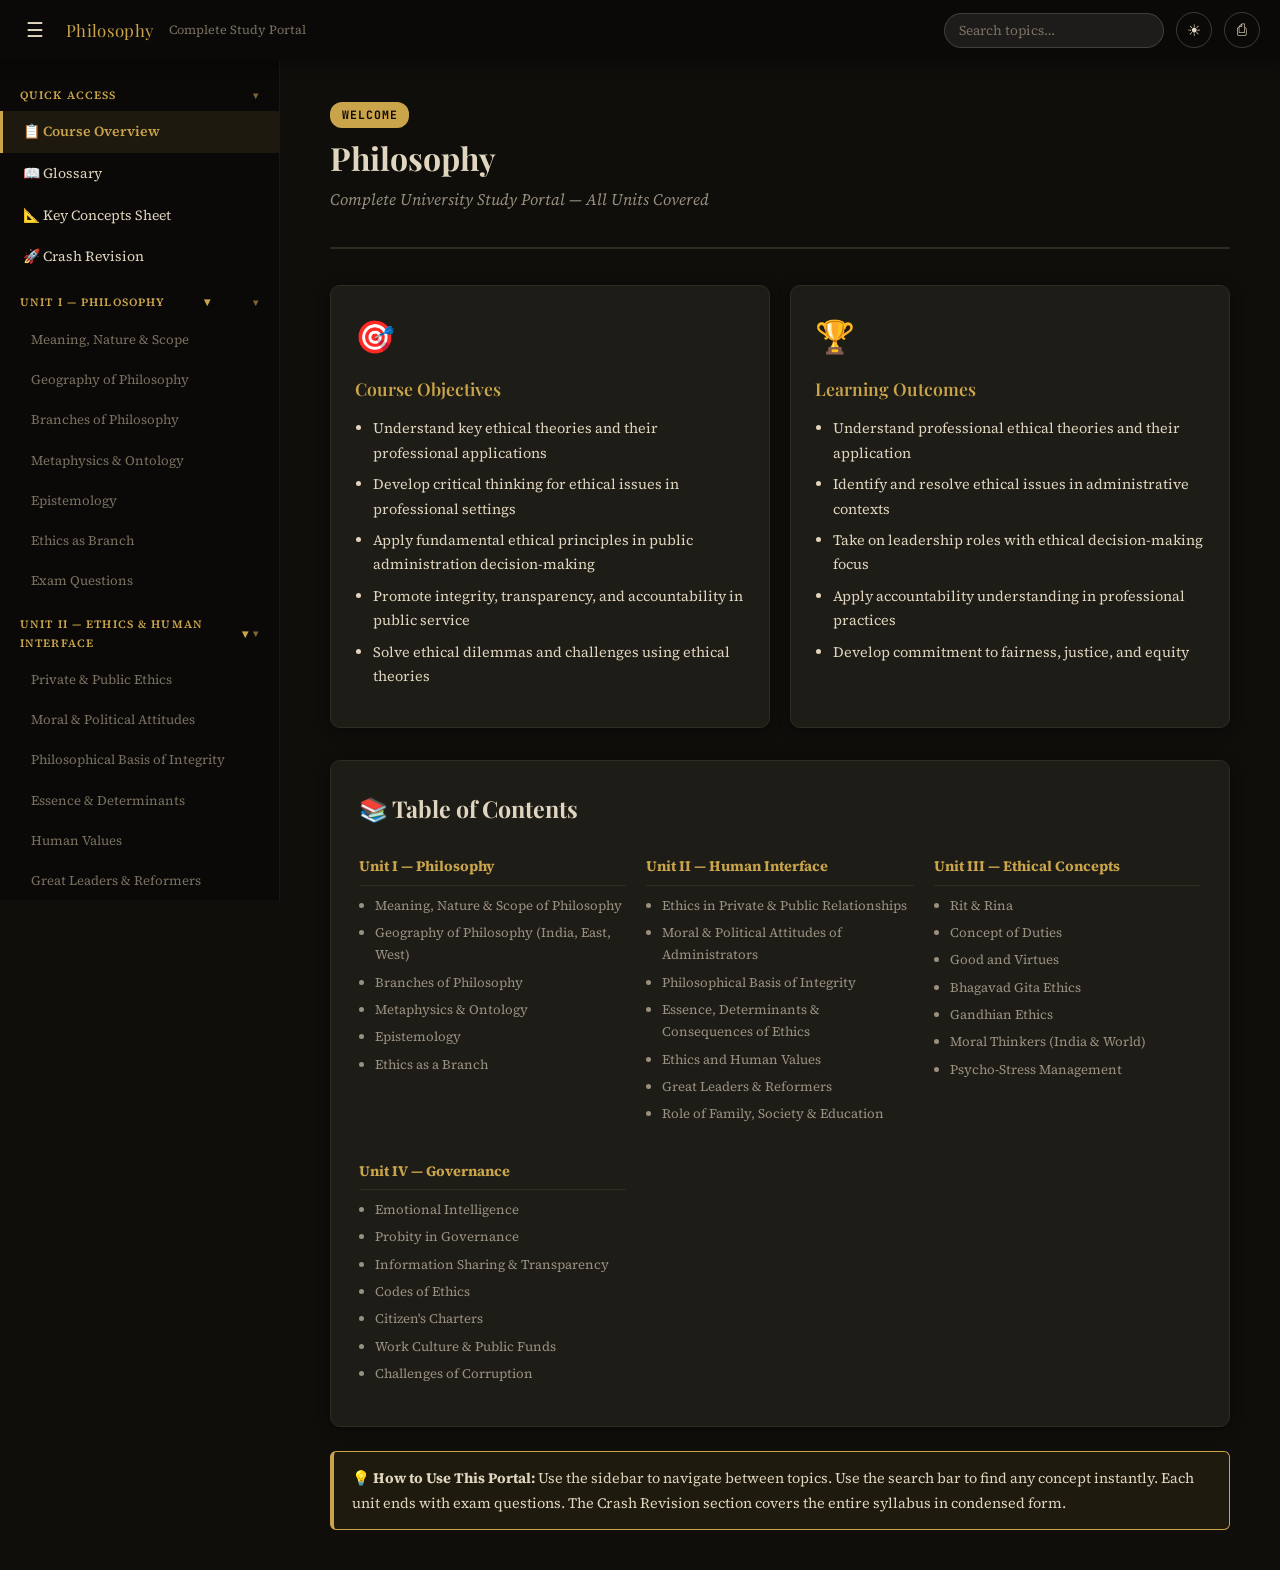
==== commit d496221b: "Fixed Philosophy name" ====
--- a/Philosophy/index.html
+++ b/Philosophy/index.html
@@ -1,2791 +1,3827 @@
 <!DOCTYPE html>
 <html lang="en" data-theme="dark">
+
 <head>
-<meta charset="UTF-8">
-<meta name="viewport" content="width=device-width, initial-scale=1.0">
-<title>Ethics & Public Administration — Complete Study Portal</title>
-<link rel="stylesheet" href="styles.css">
+  <meta charset="UTF-8">
+  <meta name="viewport" content="width=device-width, initial-scale=1.0">
+  <title>Philosophy — Complete Study Portal</title>
+  <link rel="stylesheet" href="styles.css">
 </head>
+
 <body>
 
-<!-- Top Bar -->
-<header class="topbar">
-  <div class="topbar-left">
-    <button class="menu-toggle" id="menuToggle" aria-label="Toggle sidebar">☰</button>
-    <span class="site-title">Ethics &amp; Public Administration</span>
-    <span class="site-subtitle">Complete Study Portal</span>
-  </div>
-  <div class="topbar-right">
-    <div class="search-wrap">
-      <input type="text" id="searchInput" placeholder="Search topics…" autocomplete="off">
-      <div class="search-results" id="searchResults"></div>
+  <!-- Top Bar -->
+  <header class="topbar">
+    <div class="topbar-left">
+      <button class="menu-toggle" id="menuToggle" aria-label="Toggle sidebar">☰</button>
+      <span class="site-title">Philosophy</span>
+      <span class="site-subtitle">Complete Study Portal</span>
     </div>
-    <button class="theme-toggle" id="themeToggle" title="Toggle theme">◐</button>
-    <button class="print-btn" onclick="window.print()" title="Print">⎙</button>
-  </div>
-</header>
-
-<!-- Layout -->
-<div class="layout">
-
-  <!-- Sidebar -->
-  <aside class="sidebar" id="sidebar">
-    <nav class="sidebar-nav">
-
-      <div class="nav-section">
-        <div class="nav-section-title">Quick Access</div>
-        <a class="nav-link" data-target="overview">📋 Course Overview</a>
-        <a class="nav-link" data-target="glossary">📖 Glossary</a>
-        <a class="nav-link" data-target="formula-sheet">📐 Key Concepts Sheet</a>
-        <a class="nav-link" data-target="crash-revision">🚀 Crash Revision</a>
+    <div class="topbar-right">
+      <div class="search-wrap">
+        <input type="text" id="searchInput" placeholder="Search topics…" autocomplete="off">
+        <div class="search-results" id="searchResults"></div>
       </div>
-
-      <div class="nav-section">
-        <div class="nav-section-title collapsible-header" data-target-group="unit1">Unit I — Philosophy</div>
-        <div class="nav-group" id="nav-unit1">
-          <a class="nav-link sub" data-target="u1-meaning">Meaning, Nature &amp; Scope</a>
-          <a class="nav-link sub" data-target="u1-geography">Geography of Philosophy</a>
-          <a class="nav-link sub" data-target="u1-branches">Branches of Philosophy</a>
-          <a class="nav-link sub" data-target="u1-metaphysics">Metaphysics &amp; Ontology</a>
-          <a class="nav-link sub" data-target="u1-epistemology">Epistemology</a>
-          <a class="nav-link sub" data-target="u1-ethics-branch">Ethics as Branch</a>
-          <a class="nav-link sub" data-target="u1-exam">Exam Questions</a>
-        </div>
-      </div>
-
-      <div class="nav-section">
-        <div class="nav-section-title collapsible-header" data-target-group="unit2">Unit II — Ethics &amp; Human Interface</div>
-        <div class="nav-group" id="nav-unit2">
-          <a class="nav-link sub" data-target="u2-private-public">Private &amp; Public Ethics</a>
-          <a class="nav-link sub" data-target="u2-moral-political">Moral &amp; Political Attitudes</a>
-          <a class="nav-link sub" data-target="u2-integrity">Philosophical Basis of Integrity</a>
-          <a class="nav-link sub" data-target="u2-essence">Essence &amp; Determinants</a>
-          <a class="nav-link sub" data-target="u2-human-values">Human Values</a>
-          <a class="nav-link sub" data-target="u2-leaders">Great Leaders &amp; Reformers</a>
-          <a class="nav-link sub" data-target="u2-institutions">Family, Society &amp; Education</a>
-          <a class="nav-link sub" data-target="u2-exam">Exam Questions</a>
-        </div>
-      </div>
-
-      <div class="nav-section">
-        <div class="nav-section-title collapsible-header" data-target-group="unit3">Unit III — Ethical Concepts</div>
-        <div class="nav-group" id="nav-unit3">
-          <a class="nav-link sub" data-target="u3-rit-rina">Rit &amp; Rina</a>
-          <a class="nav-link sub" data-target="u3-duties">Concept of Duties</a>
-          <a class="nav-link sub" data-target="u3-good-virtues">Good &amp; Virtues</a>
-          <a class="nav-link sub" data-target="u3-gita">Bhagavad Gita Ethics</a>
-          <a class="nav-link sub" data-target="u3-gandhi">Gandhian Ethics</a>
-          <a class="nav-link sub" data-target="u3-thinkers">Moral Thinkers</a>
-          <a class="nav-link sub" data-target="u3-stress">Psycho-Stress Management</a>
-          <a class="nav-link sub" data-target="u3-exam">Exam Questions</a>
-        </div>
-      </div>
-
-      <div class="nav-section">
-        <div class="nav-section-title collapsible-header" data-target-group="unit4">Unit IV — Governance &amp; EQ</div>
-        <div class="nav-group" id="nav-unit4">
-          <a class="nav-link sub" data-target="u4-eq">Emotional Intelligence</a>
-          <a class="nav-link sub" data-target="u4-probity">Probity in Governance</a>
-          <a class="nav-link sub" data-target="u4-transparency">Transparency &amp; Info Sharing</a>
-          <a class="nav-link sub" data-target="u4-codes">Codes of Ethics</a>
-          <a class="nav-link sub" data-target="u4-citizen">Citizen's Charters</a>
-          <a class="nav-link sub" data-target="u4-corruption">Corruption Challenges</a>
-          <a class="nav-link sub" data-target="u4-exam">Exam Questions</a>
-        </div>
-      </div>
-
-    </nav>
-  </aside>
-
-  <!-- Main Content -->
-  <main class="main-content" id="mainContent">
-
-    <!-- ===================== OVERVIEW ===================== -->
-    <section id="overview" class="content-section active">
-      <div class="section-header">
-        <div class="unit-badge">Welcome</div>
-        <h1>Ethics &amp; Public Administration</h1>
-        <p class="subtitle">Complete University Study Portal — All Units Covered</p>
-      </div>
-
-      <div class="objectives-grid">
-        <div class="obj-card">
-          <div class="obj-icon">🎯</div>
-          <h3>Course Objectives</h3>
+      <button class="theme-toggle" id="themeToggle" title="Toggle theme">◐</button>
+      <button class="print-btn" onclick="window.print()" title="Print">⎙</button>
+    </div>
+  </header>
+
+  <!-- Layout -->
+  <div class="layout">
+
+    <!-- Sidebar -->
+    <aside class="sidebar" id="sidebar">
+      <nav class="sidebar-nav">
+
+        <div class="nav-section">
+          <div class="nav-section-title">Quick Access</div>
+          <a class="nav-link" data-target="overview">📋 Course Overview</a>
+          <a class="nav-link" data-target="glossary">📖 Glossary</a>
+          <a class="nav-link" data-target="formula-sheet">📐 Key Concepts Sheet</a>
+          <a class="nav-link" data-target="crash-revision">🚀 Crash Revision</a>
+        </div>
+
+        <div class="nav-section">
+          <div class="nav-section-title collapsible-header" data-target-group="unit1">Unit I — Philosophy</div>
+          <div class="nav-group" id="nav-unit1">
+            <a class="nav-link sub" data-target="u1-meaning">Meaning, Nature &amp; Scope</a>
+            <a class="nav-link sub" data-target="u1-geography">Geography of Philosophy</a>
+            <a class="nav-link sub" data-target="u1-branches">Branches of Philosophy</a>
+            <a class="nav-link sub" data-target="u1-metaphysics">Metaphysics &amp; Ontology</a>
+            <a class="nav-link sub" data-target="u1-epistemology">Epistemology</a>
+            <a class="nav-link sub" data-target="u1-ethics-branch">Ethics as Branch</a>
+            <a class="nav-link sub" data-target="u1-exam">Exam Questions</a>
+          </div>
+        </div>
+
+        <div class="nav-section">
+          <div class="nav-section-title collapsible-header" data-target-group="unit2">Unit II — Ethics &amp; Human
+            Interface</div>
+          <div class="nav-group" id="nav-unit2">
+            <a class="nav-link sub" data-target="u2-private-public">Private &amp; Public Ethics</a>
+            <a class="nav-link sub" data-target="u2-moral-political">Moral &amp; Political Attitudes</a>
+            <a class="nav-link sub" data-target="u2-integrity">Philosophical Basis of Integrity</a>
+            <a class="nav-link sub" data-target="u2-essence">Essence &amp; Determinants</a>
+            <a class="nav-link sub" data-target="u2-human-values">Human Values</a>
+            <a class="nav-link sub" data-target="u2-leaders">Great Leaders &amp; Reformers</a>
+            <a class="nav-link sub" data-target="u2-institutions">Family, Society &amp; Education</a>
+            <a class="nav-link sub" data-target="u2-exam">Exam Questions</a>
+          </div>
+        </div>
+
+        <div class="nav-section">
+          <div class="nav-section-title collapsible-header" data-target-group="unit3">Unit III — Ethical Concepts</div>
+          <div class="nav-group" id="nav-unit3">
+            <a class="nav-link sub" data-target="u3-rit-rina">Rit &amp; Rina</a>
+            <a class="nav-link sub" data-target="u3-duties">Concept of Duties</a>
+            <a class="nav-link sub" data-target="u3-good-virtues">Good &amp; Virtues</a>
+            <a class="nav-link sub" data-target="u3-gita">Bhagavad Gita Ethics</a>
+            <a class="nav-link sub" data-target="u3-gandhi">Gandhian Ethics</a>
+            <a class="nav-link sub" data-target="u3-thinkers">Moral Thinkers</a>
+            <a class="nav-link sub" data-target="u3-stress">Psycho-Stress Management</a>
+            <a class="nav-link sub" data-target="u3-exam">Exam Questions</a>
+          </div>
+        </div>
+
+        <div class="nav-section">
+          <div class="nav-section-title collapsible-header" data-target-group="unit4">Unit IV — Governance &amp; EQ
+          </div>
+          <div class="nav-group" id="nav-unit4">
+            <a class="nav-link sub" data-target="u4-eq">Emotional Intelligence</a>
+            <a class="nav-link sub" data-target="u4-probity">Probity in Governance</a>
+            <a class="nav-link sub" data-target="u4-transparency">Transparency &amp; Info Sharing</a>
+            <a class="nav-link sub" data-target="u4-codes">Codes of Ethics</a>
+            <a class="nav-link sub" data-target="u4-citizen">Citizen's Charters</a>
+            <a class="nav-link sub" data-target="u4-corruption">Corruption Challenges</a>
+            <a class="nav-link sub" data-target="u4-exam">Exam Questions</a>
+          </div>
+        </div>
+
+      </nav>
+    </aside>
+
+    <!-- Main Content -->
+    <main class="main-content" id="mainContent">
+
+      <!-- ===================== OVERVIEW ===================== -->
+      <section id="overview" class="content-section active">
+        <div class="section-header">
+          <div class="unit-badge">Welcome</div>
+          <h1>Philosophy</h1>
+          <p class="subtitle">Complete University Study Portal — All Units Covered</p>
+        </div>
+
+        <div class="objectives-grid">
+          <div class="obj-card">
+            <div class="obj-icon">🎯</div>
+            <h3>Course Objectives</h3>
+            <ul>
+              <li>Understand key ethical theories and their professional applications</li>
+              <li>Develop critical thinking for ethical issues in professional settings</li>
+              <li>Apply fundamental ethical principles in public administration decision-making</li>
+              <li>Promote integrity, transparency, and accountability in public service</li>
+              <li>Solve ethical dilemmas and challenges using ethical theories</li>
+            </ul>
+          </div>
+          <div class="obj-card">
+            <div class="obj-icon">🏆</div>
+            <h3>Learning Outcomes</h3>
+            <ul>
+              <li>Understand professional ethical theories and their application</li>
+              <li>Identify and resolve ethical issues in administrative contexts</li>
+              <li>Take on leadership roles with ethical decision-making focus</li>
+              <li>Apply accountability understanding in professional practices</li>
+              <li>Develop commitment to fairness, justice, and equity</li>
+            </ul>
+          </div>
+        </div>
+
+        <div class="toc-card">
+          <h2>📚 Table of Contents</h2>
+          <div class="toc-grid">
+            <div class="toc-unit">
+              <div class="toc-unit-title">Unit I — Philosophy</div>
+              <ul>
+                <li>Meaning, Nature &amp; Scope of Philosophy</li>
+                <li>Geography of Philosophy (India, East, West)</li>
+                <li>Branches of Philosophy</li>
+                <li>Metaphysics &amp; Ontology</li>
+                <li>Epistemology</li>
+                <li>Ethics as a Branch</li>
+              </ul>
+            </div>
+            <div class="toc-unit">
+              <div class="toc-unit-title">Unit II — Human Interface</div>
+              <ul>
+                <li>Ethics in Private &amp; Public Relationships</li>
+                <li>Moral &amp; Political Attitudes of Administrators</li>
+                <li>Philosophical Basis of Integrity</li>
+                <li>Essence, Determinants &amp; Consequences of Ethics</li>
+                <li>Ethics and Human Values</li>
+                <li>Great Leaders &amp; Reformers</li>
+                <li>Role of Family, Society &amp; Education</li>
+              </ul>
+            </div>
+            <div class="toc-unit">
+              <div class="toc-unit-title">Unit III — Ethical Concepts</div>
+              <ul>
+                <li>Rit &amp; Rina</li>
+                <li>Concept of Duties</li>
+                <li>Good and Virtues</li>
+                <li>Bhagavad Gita Ethics</li>
+                <li>Gandhian Ethics</li>
+                <li>Moral Thinkers (India &amp; World)</li>
+                <li>Psycho-Stress Management</li>
+              </ul>
+            </div>
+            <div class="toc-unit">
+              <div class="toc-unit-title">Unit IV — Governance</div>
+              <ul>
+                <li>Emotional Intelligence</li>
+                <li>Probity in Governance</li>
+                <li>Information Sharing &amp; Transparency</li>
+                <li>Codes of Ethics</li>
+                <li>Citizen's Charters</li>
+                <li>Work Culture &amp; Public Funds</li>
+                <li>Challenges of Corruption</li>
+              </ul>
+            </div>
+          </div>
+        </div>
+
+        <div class="info-banner">
+          <strong>💡 How to Use This Portal:</strong> Use the sidebar to navigate between topics. Use the search bar to
+          find any concept instantly. Each unit ends with exam questions. The Crash Revision section covers the entire
+          syllabus in condensed form.
+        </div>
+      </section>
+
+      <!-- ===================== UNIT I ===================== -->
+      <section id="u1-meaning" class="content-section">
+        <div class="section-header">
+          <div class="unit-badge">Unit I</div>
+          <h1>Meaning, Nature and Scope of Philosophy</h1>
+        </div>
+
+        <div class="learning-objectives">
+          <h3>🎯 Learning Objectives</h3>
           <ul>
-            <li>Understand key ethical theories and their professional applications</li>
-            <li>Develop critical thinking for ethical issues in professional settings</li>
-            <li>Apply fundamental ethical principles in public administration decision-making</li>
-            <li>Promote integrity, transparency, and accountability in public service</li>
-            <li>Solve ethical dilemmas and challenges using ethical theories</li>
+            <li>Define philosophy and understand its origin</li>
+            <li>Identify the nature and characteristics of philosophy</li>
+            <li>Understand the scope of philosophical inquiry</li>
+            <li>Distinguish philosophy from science and religion</li>
           </ul>
         </div>
-        <div class="obj-card">
-          <div class="obj-icon">🏆</div>
-          <h3>Learning Outcomes</h3>
-          <ul>
-            <li>Understand professional ethical theories and their application</li>
-            <li>Identify and resolve ethical issues in administrative contexts</li>
-            <li>Take on leadership roles with ethical decision-making focus</li>
-            <li>Apply accountability understanding in professional practices</li>
-            <li>Develop commitment to fairness, justice, and equity</li>
-          </ul>
-        </div>
-      </div>
-
-      <div class="toc-card">
-        <h2>📚 Table of Contents</h2>
-        <div class="toc-grid">
-          <div class="toc-unit">
-            <div class="toc-unit-title">Unit I — Philosophy</div>
-            <ul>
-              <li>Meaning, Nature &amp; Scope of Philosophy</li>
-              <li>Geography of Philosophy (India, East, West)</li>
-              <li>Branches of Philosophy</li>
-              <li>Metaphysics &amp; Ontology</li>
-              <li>Epistemology</li>
-              <li>Ethics as a Branch</li>
-            </ul>
-          </div>
-          <div class="toc-unit">
-            <div class="toc-unit-title">Unit II — Human Interface</div>
-            <ul>
-              <li>Ethics in Private &amp; Public Relationships</li>
-              <li>Moral &amp; Political Attitudes of Administrators</li>
-              <li>Philosophical Basis of Integrity</li>
-              <li>Essence, Determinants &amp; Consequences of Ethics</li>
-              <li>Ethics and Human Values</li>
-              <li>Great Leaders &amp; Reformers</li>
-              <li>Role of Family, Society &amp; Education</li>
-            </ul>
-          </div>
-          <div class="toc-unit">
-            <div class="toc-unit-title">Unit III — Ethical Concepts</div>
-            <ul>
-              <li>Rit &amp; Rina</li>
-              <li>Concept of Duties</li>
-              <li>Good and Virtues</li>
-              <li>Bhagavad Gita Ethics</li>
-              <li>Gandhian Ethics</li>
-              <li>Moral Thinkers (India &amp; World)</li>
-              <li>Psycho-Stress Management</li>
-            </ul>
-          </div>
-          <div class="toc-unit">
-            <div class="toc-unit-title">Unit IV — Governance</div>
-            <ul>
-              <li>Emotional Intelligence</li>
-              <li>Probity in Governance</li>
-              <li>Information Sharing &amp; Transparency</li>
-              <li>Codes of Ethics</li>
-              <li>Citizen's Charters</li>
-              <li>Work Culture &amp; Public Funds</li>
-              <li>Challenges of Corruption</li>
-            </ul>
-          </div>
-        </div>
-      </div>
-
-      <div class="info-banner">
-        <strong>💡 How to Use This Portal:</strong> Use the sidebar to navigate between topics. Use the search bar to find any concept instantly. Each unit ends with exam questions. The Crash Revision section covers the entire syllabus in condensed form.
-      </div>
-    </section>
-
-    <!-- ===================== UNIT I ===================== -->
-    <section id="u1-meaning" class="content-section">
-      <div class="section-header">
-        <div class="unit-badge">Unit I</div>
-        <h1>Meaning, Nature and Scope of Philosophy</h1>
-      </div>
-
-      <div class="learning-objectives">
-        <h3>🎯 Learning Objectives</h3>
-        <ul>
-          <li>Define philosophy and understand its origin</li>
-          <li>Identify the nature and characteristics of philosophy</li>
-          <li>Understand the scope of philosophical inquiry</li>
-          <li>Distinguish philosophy from science and religion</li>
-        </ul>
-      </div>
-
-      <h2>1.1 Meaning of Philosophy</h2>
-      <div class="definition-box">
-        <span class="def-label">Definition</span>
-        <strong>Philosophy</strong> (from Greek <em>philosophia</em> = philo [love] + sophia [wisdom]) means <em>"love of wisdom."</em> It is the systematic and critical study of fundamental questions about existence, knowledge, values, reason, mind, and language.
-      </div>
-
-      <p>Philosophy is the mother of all sciences. Before sciences became specialized, all intellectual inquiry was philosophical. Philosophy asks questions that cannot be answered by empirical science alone, such as: "What is truth?", "What is the nature of reality?", "How should we live?", "What is justice?"</p>
-
-      <h3>Etymology and Historical Origin</h3>
-      <p>The term was first used by Pythagoras (c. 570–495 BCE), who modestly called himself a <em>philosophos</em> (lover of wisdom) rather than a <em>sophos</em> (wise man). Socrates, Plato, and Aristotle established systematic philosophical inquiry in ancient Greece.</p>
-
-      <h2>1.2 Nature of Philosophy</h2>
-      <div class="theory-card">
-        <h3>Key Characteristics of the Nature of Philosophy</h3>
-        <div class="char-grid">
-          <div class="char-item">
-            <div class="char-icon">🔍</div>
-            <strong>Critical and Analytical</strong>
-            <p>Philosophy critically examines assumptions, arguments, and concepts. It does not accept statements at face value but subjects them to rigorous scrutiny.</p>
-          </div>
-          <div class="char-item">
-            <div class="char-icon">🌐</div>
-            <strong>Universal and Comprehensive</strong>
-            <p>Philosophy deals with universal questions applicable to all of humanity — not limited to any culture, time, or place.</p>
-          </div>
-          <div class="char-item">
-            <div class="char-icon">💬</div>
-            <strong>Reflective and Self-Critical</strong>
-            <p>Philosophy reflects on its own methods, assumptions, and conclusions. It is not dogmatic but open to revision.</p>
-          </div>
-          <div class="char-item">
-            <div class="char-icon">🔗</div>
-            <strong>Synthetic and Integrative</strong>
-            <p>Philosophy integrates knowledge from different disciplines to form a coherent worldview or system of thought.</p>
-          </div>
-          <div class="char-item">
-            <div class="char-icon">❓</div>
-            <strong>Speculative</strong>
-            <p>Philosophy speculates about matters beyond empirical verification — the nature of the soul, ultimate reality, God, morality.</p>
-          </div>
-          <div class="char-item">
-            <div class="char-icon">⚖️</div>
-            <strong>Normative</strong>
-            <p>Philosophy prescribes norms — how things ought to be, not just how they are. This is especially true in ethics and political philosophy.</p>
-          </div>
-        </div>
-      </div>
-
-      <h2>1.3 Scope of Philosophy</h2>
-      <p>The scope of philosophy is vast and encompasses everything that can be questioned. Philosophy's scope includes:</p>
-
-      <div class="comparison-table-wrap">
-        <table class="comparison-table">
-          <thead>
-            <tr><th>Domain</th><th>Questions Asked</th><th>Branch</th></tr>
-          </thead>
-          <tbody>
-            <tr><td>Reality &amp; Existence</td><td>What is real? What exists? Is there God?</td><td>Metaphysics / Ontology</td></tr>
-            <tr><td>Knowledge</td><td>What can we know? How do we know it?</td><td>Epistemology</td></tr>
-            <tr><td>Morality &amp; Values</td><td>What is good? How should we act?</td><td>Ethics</td></tr>
-            <tr><td>Beauty &amp; Art</td><td>What is beautiful? What is art?</td><td>Aesthetics</td></tr>
-            <tr><td>Logic &amp; Reasoning</td><td>What are the rules of valid reasoning?</td><td>Logic</td></tr>
-            <tr><td>Society &amp; Politics</td><td>What is justice? What is the ideal state?</td><td>Political Philosophy</td></tr>
-            <tr><td>Language &amp; Meaning</td><td>How does language work? What does meaning mean?</td><td>Philosophy of Language</td></tr>
-            <tr><td>Mind &amp; Consciousness</td><td>What is the mind? Is consciousness physical?</td><td>Philosophy of Mind</td></tr>
-          </tbody>
-        </table>
-      </div>
-
-      <div class="definition-box">
-        <span class="def-label">Key Distinction</span>
-        <strong>Philosophy vs. Science:</strong> Science answers <em>how</em> questions through observation and experiment. Philosophy answers <em>why</em> and <em>what</em> questions through reason and argumentation. Both are complementary.
-      </div>
-    </section>
-
-    <section id="u1-geography" class="content-section">
-      <div class="section-header">
-        <div class="unit-badge">Unit I</div>
-        <h1>Geography of Philosophy: India, East &amp; West</h1>
-      </div>
-
-      <h2>2.1 Indian Philosophy</h2>
-      <p>Indian philosophy is one of the oldest and most sophisticated philosophical traditions in the world, dating back to the Vedic period (c. 1500 BCE). It is characterized by its deep spiritual orientation and concern with <em>moksha</em> (liberation).</p>
-
-      <div class="theory-card">
-        <h3>Schools of Indian Philosophy</h3>
-        <div class="schools-grid">
-          <div class="school-card astika">
-            <div class="school-label">Āstika (Orthodox — Accept Vedic Authority)</div>
-            <div class="school-items">
-              <span>Nyāya</span><span>Vaiśeṣika</span><span>Sāṃkhya</span>
-              <span>Yoga</span><span>Mīmāṃsā</span><span>Vedānta</span>
+
+        <h2>1.1 Meaning of Philosophy</h2>
+        <div class="definition-box">
+          <span class="def-label">Definition</span>
+          <strong>Philosophy</strong> (from Greek <em>philosophia</em> = philo [love] + sophia [wisdom]) means <em>"love
+            of wisdom."</em> It is the systematic and critical study of fundamental questions about existence,
+          knowledge, values, reason, mind, and language.
+        </div>
+
+        <p>Philosophy is the mother of all sciences. Before sciences became specialized, all intellectual inquiry was
+          philosophical. Philosophy asks questions that cannot be answered by empirical science alone, such as: "What is
+          truth?", "What is the nature of reality?", "How should we live?", "What is justice?"</p>
+
+        <h3>Etymology and Historical Origin</h3>
+        <p>The term was first used by Pythagoras (c. 570–495 BCE), who modestly called himself a <em>philosophos</em>
+          (lover of wisdom) rather than a <em>sophos</em> (wise man). Socrates, Plato, and Aristotle established
+          systematic philosophical inquiry in ancient Greece.</p>
+
+        <h2>1.2 Nature of Philosophy</h2>
+        <div class="theory-card">
+          <h3>Key Characteristics of the Nature of Philosophy</h3>
+          <div class="char-grid">
+            <div class="char-item">
+              <div class="char-icon">🔍</div>
+              <strong>Critical and Analytical</strong>
+              <p>Philosophy critically examines assumptions, arguments, and concepts. It does not accept statements at
+                face value but subjects them to rigorous scrutiny.</p>
             </div>
-          </div>
-          <div class="school-card nastika">
-            <div class="school-label">Nāstika (Heterodox — Do Not Accept Vedic Authority)</div>
-            <div class="school-items">
-              <span>Buddhism</span><span>Jainism</span><span>Cārvāka (Materialism)</span>
-              <span>Ājīvika</span>
+            <div class="char-item">
+              <div class="char-icon">🌐</div>
+              <strong>Universal and Comprehensive</strong>
+              <p>Philosophy deals with universal questions applicable to all of humanity — not limited to any culture,
+                time, or place.</p>
             </div>
-          </div>
-        </div>
-      </div>
-
-      <h3>Key Features of Indian Philosophy</h3>
-      <ul>
-        <li><strong>Soteriological orientation:</strong> Ultimate goal is liberation (moksha/nirvana/mukti)</li>
-        <li><strong>Dharma-centered:</strong> Ethical conduct as cosmically ordered duty</li>
-        <li><strong>Karma theory:</strong> Moral causality — actions determine future experience</li>
-        <li><strong>Ātman-Brahman relationship:</strong> Inquiry into the nature of the self and ultimate reality</li>
-        <li><strong>Epistemological concern:</strong> Pramāṇas (valid sources of knowledge) are central</li>
-        <li><strong>Practical orientation:</strong> Philosophy as a guide to living, not merely academic inquiry</li>
-      </ul>
-
-      <h3>Notable Indian Philosophers</h3>
-      <div class="philosopher-grid">
-        <div class="philosopher-card">
-          <strong>Adi Shankaracharya</strong>
-          <p>Non-dualism (Advaita Vedānta) — Brahman alone is real; the world is māyā (illusion)</p>
-        </div>
-        <div class="philosopher-card">
-          <strong>Ramanuja</strong>
-          <p>Qualified non-dualism (Viśiṣṭādvaita) — God, souls, and world are distinct but united</p>
-        </div>
-        <div class="philosopher-card">
-          <strong>Madhva</strong>
-          <p>Dualism (Dvaita) — God and individual souls are eternally distinct</p>
-        </div>
-        <div class="philosopher-card">
-          <strong>Gautama Buddha</strong>
-          <p>Middle Path; Four Noble Truths; Eightfold Path; impermanence and no-self (anattā)</p>
-        </div>
-        <div class="philosopher-card">
-          <strong>Mahavira</strong>
-          <p>Jain ethics; non-violence (ahimsa); anekāntavāda (many-sidedness of truth)</p>
-        </div>
-        <div class="philosopher-card">
-          <strong>Kautilya (Chanakya)</strong>
-          <p>Political philosophy; Arthashastra; pragmatic statecraft; Rajadharma</p>
-        </div>
-      </div>
-
-      <h2>2.2 Eastern Philosophy (Beyond India)</h2>
-      <h3>Chinese Philosophy</h3>
-      <div class="theory-card">
-        <ul>
-          <li><strong>Confucianism (Kongzi/Confucius, 551–479 BCE):</strong> Ethics of social harmony, respect for hierarchy, benevolence (rén), ritual propriety (lǐ), filial piety. Extremely relevant to public administration ethics.</li>
-          <li><strong>Taoism (Laozi, Zhuangzi):</strong> The Tao (Way) as the underlying principle of the universe; wu-wei (non-action/effortless action); harmony with nature; simplicity and spontaneity.</li>
-          <li><strong>Legalism:</strong> Governance through strict laws and enforcement rather than virtue; influential in Chinese political theory.</li>
-          <li><strong>Buddhism (Chan/Zen):</strong> Spread from India to China; emphasis on meditation, direct experience, and compassion.</li>
-        </ul>
-      </div>
-
-      <h3>Japanese Philosophy</h3>
-      <ul>
-        <li><strong>Zen Buddhism:</strong> Emphasis on direct experience, mindfulness, and enlightenment through meditation</li>
-        <li><strong>Bushido:</strong> Samurai code of ethics — loyalty, honor, discipline, courage</li>
-        <li><strong>Nishida Kitaro:</strong> Founder of the Kyoto School; attempted synthesis of East and West philosophy</li>
-      </ul>
-
-      <h2>2.3 Western Philosophy</h2>
-      <div class="timeline-container">
-        <div class="timeline-item">
-          <div class="timeline-era">Ancient (600 BCE – 400 CE)</div>
-          <div class="timeline-content">Pre-Socratics (Thales, Heraclitus, Parmenides); Sophists; Socrates; Plato; Aristotle; Stoics; Epicureans; Skeptics</div>
-        </div>
-        <div class="timeline-item">
-          <div class="timeline-era">Medieval (400–1400 CE)</div>
-          <div class="timeline-content">Augustine; Thomas Aquinas; Anselm; Duns Scotus; William of Ockham — philosophy dominated by Christian theology</div>
-        </div>
-        <div class="timeline-item">
-          <div class="timeline-era">Modern (1400–1800 CE)</div>
-          <div class="timeline-content">Descartes; Spinoza; Leibniz (Rationalism); Locke; Berkeley; Hume (Empiricism); Kant's Critical Philosophy</div>
-        </div>
-        <div class="timeline-item">
-          <div class="timeline-era">Contemporary (1800–present)</div>
-          <div class="timeline-content">Hegel; Marx; Nietzsche; Pragmatism (James, Dewey); Analytic Philosophy (Russell, Wittgenstein); Existentialism (Sartre, Camus); Phenomenology (Husserl, Heidegger); Postmodernism (Derrida, Foucault)</div>
-        </div>
-      </div>
-
-      <h3>Key Western Philosophers Relevant to Ethics &amp; Administration</h3>
-      <div class="philosopher-grid">
-        <div class="philosopher-card">
-          <strong>Plato (428–348 BCE)</strong>
-          <p>The Republic; philosopher-kings; justice as harmony; theory of Forms; cardinal virtues</p>
-        </div>
-        <div class="philosopher-card">
-          <strong>Aristotle (384–322 BCE)</strong>
-          <p>Nicomachean Ethics; eudaimonia (flourishing); virtue ethics; practical wisdom (phronesis)</p>
-        </div>
-        <div class="philosopher-card">
-          <strong>Immanuel Kant (1724–1804)</strong>
-          <p>Deontological ethics; Categorical Imperative; duty-based morality; universal moral law</p>
-        </div>
-        <div class="philosopher-card">
-          <strong>Jeremy Bentham (1748–1832)</strong>
-          <p>Utilitarianism; greatest happiness principle; hedonic calculus; consequentialism</p>
-        </div>
-        <div class="philosopher-card">
-          <strong>John Stuart Mill (1806–1873)</strong>
-          <p>Refined utilitarianism; quality of pleasures; liberty; harm principle</p>
-        </div>
-        <div class="philosopher-card">
-          <strong>John Rawls (1921–2002)</strong>
-          <p>Theory of Justice; veil of ignorance; justice as fairness; difference principle</p>
-        </div>
-      </div>
-
-      <div class="comparison-table-wrap">
-        <h3>Comparison: Indian vs. Western Philosophy</h3>
-        <table class="comparison-table">
-          <thead>
-            <tr><th>Aspect</th><th>Indian Philosophy</th><th>Western Philosophy</th></tr>
-          </thead>
-          <tbody>
-            <tr><td>Primary Goal</td><td>Moksha/Liberation</td><td>Knowledge/Truth/Well-being</td></tr>
-            <tr><td>Method</td><td>Meditation, introspection, scripture</td><td>Reason, logic, empirical observation</td></tr>
-            <tr><td>Self</td><td>Ātman (connected to Brahman)</td><td>Individual autonomous self</td></tr>
-            <tr><td>Ethics</td><td>Dharma, Karma, Ahimsa</td><td>Duty, Virtue, Utility, Rights</td></tr>
-            <tr><td>Metaphysics</td><td>Consciousness as fundamental</td><td>Matter vs. mind debate</td></tr>
-            <tr><td>Tradition</td><td>Oral, teacher-disciple (Guru-Shishya)</td><td>Written, academic, dialectical</td></tr>
-          </tbody>
-        </table>
-      </div>
-    </section>
-
-    <section id="u1-branches" class="content-section">
-      <div class="section-header">
-        <div class="unit-badge">Unit I</div>
-        <h1>Branches of Philosophy: Traditional and Recent Taxonomy</h1>
-      </div>
-
-      <h2>Traditional Branches</h2>
-
-      <div class="branch-diagram">
-        <svg viewBox="0 0 700 420" xmlns="http://www.w3.org/2000/svg" class="diagram-svg">
-          <rect x="270" y="10" width="160" height="50" rx="10" fill="var(--accent)" opacity="0.9"/>
-          <text x="350" y="30" text-anchor="middle" font-size="13" font-weight="bold" fill="#fff">PHILOSOPHY</text>
-          <text x="350" y="50" text-anchor="middle" font-size="11" fill="#fff">Love of Wisdom</text>
-
-          <!-- Lines -->
-          <line x1="350" y1="60" x2="100" y2="130" stroke="var(--accent)" stroke-width="1.5"/>
-          <line x1="350" y1="60" x2="220" y2="130" stroke="var(--accent)" stroke-width="1.5"/>
-          <line x1="350" y1="60" x2="350" y2="130" stroke="var(--accent)" stroke-width="1.5"/>
-          <line x1="350" y1="60" x2="480" y2="130" stroke="var(--accent)" stroke-width="1.5"/>
-          <line x1="350" y1="60" x2="600" y2="130" stroke="var(--accent)" stroke-width="1.5"/>
-
-          <rect x="30" y="130" width="140" height="60" rx="8" fill="var(--card-bg)" stroke="var(--border)"/>
-          <text x="100" y="155" text-anchor="middle" font-size="12" font-weight="bold" fill="var(--text)">Metaphysics</text>
-          <text x="100" y="173" text-anchor="middle" font-size="10" fill="var(--text-muted)">Reality &amp; Existence</text>
-
-          <rect x="150" y="130" width="140" height="60" rx="8" fill="var(--card-bg)" stroke="var(--border)"/>
-          <text x="220" y="155" text-anchor="middle" font-size="12" font-weight="bold" fill="var(--text)">Epistemology</text>
-          <text x="220" y="173" text-anchor="middle" font-size="10" fill="var(--text-muted)">Knowledge &amp; Belief</text>
-
-          <rect x="275" y="130" width="150" height="60" rx="8" fill="var(--card-bg)" stroke="var(--border)" stroke-width="2"/>
-          <text x="350" y="155" text-anchor="middle" font-size="12" font-weight="bold" fill="var(--accent)">Ethics</text>
-          <text x="350" y="173" text-anchor="middle" font-size="10" fill="var(--text-muted)">Morality &amp; Values</text>
-
-          <rect x="410" y="130" width="140" height="60" rx="8" fill="var(--card-bg)" stroke="var(--border)"/>
-          <text x="480" y="155" text-anchor="middle" font-size="12" font-weight="bold" fill="var(--text)">Logic</text>
-          <text x="480" y="173" text-anchor="middle" font-size="10" fill="var(--text-muted)">Valid Reasoning</text>
-
-          <rect x="530" y="130" width="140" height="60" rx="8" fill="var(--card-bg)" stroke="var(--border)"/>
-          <text x="600" y="155" text-anchor="middle" font-size="12" font-weight="bold" fill="var(--text)">Aesthetics</text>
-          <text x="600" y="173" text-anchor="middle" font-size="10" fill="var(--text-muted)">Beauty &amp; Art</text>
-
-          <!-- Second level -->
-          <line x1="350" y1="190" x2="200" y2="270" stroke="var(--accent)" stroke-width="1" stroke-dasharray="4"/>
-          <line x1="350" y1="190" x2="350" y2="270" stroke="var(--accent)" stroke-width="1" stroke-dasharray="4"/>
-          <line x1="350" y1="190" x2="500" y2="270" stroke="var(--accent)" stroke-width="1" stroke-dasharray="4"/>
-
-          <rect x="115" y="270" width="170" height="55" rx="8" fill="var(--card-bg)" stroke="var(--border)"/>
-          <text x="200" y="293" text-anchor="middle" font-size="11" font-weight="bold" fill="var(--text)">Political Philosophy</text>
-          <text x="200" y="311" text-anchor="middle" font-size="10" fill="var(--text-muted)">State, Justice, Rights</text>
-
-          <rect x="265" y="270" width="170" height="55" rx="8" fill="var(--card-bg)" stroke="var(--border)"/>
-          <text x="350" y="293" text-anchor="middle" font-size="11" font-weight="bold" fill="var(--text)">Philosophy of Mind</text>
-          <text x="350" y="311" text-anchor="middle" font-size="10" fill="var(--text-muted)">Consciousness, Self</text>
-
-          <rect x="415" y="270" width="170" height="55" rx="8" fill="var(--card-bg)" stroke="var(--border)"/>
-          <text x="500" y="293" text-anchor="middle" font-size="11" font-weight="bold" fill="var(--text)">Social Philosophy</text>
-          <text x="500" y="311" text-anchor="middle" font-size="10" fill="var(--text-muted)">Society, Culture</text>
-
-          <text x="350" y="390" text-anchor="middle" font-size="10" fill="var(--text-muted)" font-style="italic">Traditional &amp; Contemporary Branches of Philosophy</text>
-        </svg>
-      </div>
-
-      <h2>Detailed Overview of Each Branch</h2>
-
-      <div class="accordion">
-
-        <div class="accordion-item">
-          <div class="accordion-header">📚 Metaphysics</div>
-          <div class="accordion-body">
-            <p><strong>Metaphysics</strong> studies the fundamental nature of reality. The word comes from Aristotle's work "after physics." It asks: What ultimately exists? What is the nature of space, time, causality, and identity?</p>
-            <p><strong>Major sub-branches:</strong> Ontology (study of being), Cosmology (origin of universe), Theology (existence of God), Philosophy of Mind.</p>
-            <p><strong>Key questions:</strong> Does God exist? Do abstract objects (numbers, universals) exist? What is the relationship between mind and body? Is there free will?</p>
-          </div>
-        </div>
-
-        <div class="accordion-item">
-          <div class="accordion-header">🔬 Epistemology</div>
-          <div class="accordion-body">
-            <p><strong>Epistemology</strong> is the theory of knowledge. It examines the nature, sources, scope, and limits of human knowledge.</p>
-            <p><strong>Key questions:</strong> What is knowledge? What distinguishes knowledge from belief? Can we trust our senses? What is the relationship between reason and experience?</p>
-            <p><strong>Major schools:</strong> Rationalism (knowledge through reason — Descartes, Kant), Empiricism (knowledge through experience — Locke, Hume), Pragmatism (knowledge through practical utility — James, Dewey).</p>
-          </div>
-        </div>
-
-        <div class="accordion-item">
-          <div class="accordion-header">⚖️ Ethics (Moral Philosophy)</div>
-          <div class="accordion-body">
-            <p><strong>Ethics</strong> studies moral principles, values, and conduct. It asks what we ought to do and what constitutes a good life.</p>
-            <p><strong>Three levels:</strong> Meta-ethics (What is the nature of moral claims?), Normative ethics (What are the principles of right action?), Applied ethics (How do principles apply to specific situations?).</p>
-          </div>
-        </div>
-
-        <div class="accordion-item">
-          <div class="accordion-header">🎨 Aesthetics</div>
-          <div class="accordion-body">
-            <p><strong>Aesthetics</strong> studies beauty, art, and taste. Key questions: What is art? What makes something beautiful? Is aesthetic judgment objective or subjective?</p>
-            <p><strong>Key thinkers:</strong> Plato (art as imitation of Forms), Kant (disinterested pleasure in beauty), Hegel (art as the sensuous shining of the Idea).</p>
-          </div>
-        </div>
-
-        <div class="accordion-item">
-          <div class="accordion-header">🧮 Logic</div>
-          <div class="accordion-body">
-            <p><strong>Logic</strong> studies valid reasoning and argument. It provides rules for distinguishing valid from invalid inferences.</p>
-            <p><strong>Types:</strong> Formal logic (symbolic, propositional, predicate), Informal logic (fallacies, argument analysis), Dialectical logic (Hegel's logic of contradiction and synthesis).</p>
-          </div>
-        </div>
-
-      </div>
-
-      <h2>Recent/Contemporary Branches</h2>
-      <div class="comparison-table-wrap">
-        <table class="comparison-table">
-          <thead>
-            <tr><th>Branch</th><th>Focus</th><th>Key Thinkers</th></tr>
-          </thead>
-          <tbody>
-            <tr><td>Philosophy of Science</td><td>Nature, methods, and foundations of science</td><td>Popper, Kuhn, Lakatos</td></tr>
-            <tr><td>Philosophy of Language</td><td>Meaning, reference, truth in language</td><td>Frege, Russell, Wittgenstein</td></tr>
-            <tr><td>Philosophy of Mind</td><td>Consciousness, mental states, AI</td><td>Descartes, Chalmers, Dennett</td></tr>
-            <tr><td>Bioethics</td><td>Ethics in medicine and biology</td><td>Singer, Beauchamp</td></tr>
-            <tr><td>Environmental Ethics</td><td>Moral obligations toward nature</td><td>Naess, Leopold</td></tr>
-            <tr><td>Applied Ethics</td><td>Ethics in professions, technology, politics</td><td>Multiple</td></tr>
-            <tr><td>Feminist Philosophy</td><td>Gender, power, epistemology</td><td>de Beauvoir, Butler</td></tr>
-            <tr><td>Philosophy of Technology</td><td>Implications of technology for human life</td><td>Heidegger, Ellul</td></tr>
-          </tbody>
-        </table>
-      </div>
-    </section>
-
-    <section id="u1-metaphysics" class="content-section">
-      <div class="section-header">
-        <div class="unit-badge">Unit I</div>
-        <h1>Major Problems of Metaphysics and Ontology</h1>
-      </div>
-
-      <h2>What is Metaphysics?</h2>
-      <div class="definition-box">
-        <span class="def-label">Definition</span>
-        <strong>Metaphysics</strong> is the branch of philosophy that investigates the fundamental nature of reality, including questions about what exists, what it is like, and how it is structured. It goes beyond the physical world to ask foundational questions that science presupposes rather than answers.
-      </div>
-
-      <h2>Major Problems of Metaphysics</h2>
-
-      <div class="problem-card">
-        <h3>1. The Problem of Universals</h3>
-        <p><strong>Question:</strong> Do abstract properties (redness, justice, humanity) exist independently of particular things?</p>
-        <p><strong>Realism (Plato, Aristotle):</strong> Universals exist — either in a transcendent realm (Plato) or immanent in things (Aristotle).</p>
-        <p><strong>Nominalism:</strong> Only particular things exist; universals are just names or concepts in the mind.</p>
-        <p><strong>Conceptualism:</strong> Universals exist as mental concepts but not in external reality.</p>
-      </div>
-
-      <div class="problem-card">
-        <h3>2. The Mind-Body Problem</h3>
-        <p><strong>Question:</strong> What is the relationship between mental states (thoughts, feelings) and physical states (brain processes)?</p>
+            <div class="char-item">
+              <div class="char-icon">💬</div>
+              <strong>Reflective and Self-Critical</strong>
+              <p>Philosophy reflects on its own methods, assumptions, and conclusions. It is not dogmatic but open to
+                revision.</p>
+            </div>
+            <div class="char-item">
+              <div class="char-icon">🔗</div>
+              <strong>Synthetic and Integrative</strong>
+              <p>Philosophy integrates knowledge from different disciplines to form a coherent worldview or system of
+                thought.</p>
+            </div>
+            <div class="char-item">
+              <div class="char-icon">❓</div>
+              <strong>Speculative</strong>
+              <p>Philosophy speculates about matters beyond empirical verification — the nature of the soul, ultimate
+                reality, God, morality.</p>
+            </div>
+            <div class="char-item">
+              <div class="char-icon">⚖️</div>
+              <strong>Normative</strong>
+              <p>Philosophy prescribes norms — how things ought to be, not just how they are. This is especially true in
+                ethics and political philosophy.</p>
+            </div>
+          </div>
+        </div>
+
+        <h2>1.3 Scope of Philosophy</h2>
+        <p>The scope of philosophy is vast and encompasses everything that can be questioned. Philosophy's scope
+          includes:</p>
+
         <div class="comparison-table-wrap">
           <table class="comparison-table">
-            <thead><tr><th>Position</th><th>View</th><th>Key Thinker</th></tr></thead>
+            <thead>
+              <tr>
+                <th>Domain</th>
+                <th>Questions Asked</th>
+                <th>Branch</th>
+              </tr>
+            </thead>
             <tbody>
-              <tr><td>Substance Dualism</td><td>Mind and body are two distinct substances</td><td>Descartes</td></tr>
-              <tr><td>Physicalism/Materialism</td><td>Mind is reducible to physical processes</td><td>Hobbes, modern neuroscience</td></tr>
-              <tr><td>Idealism</td><td>Only minds/mental states are ultimately real</td><td>Berkeley, Hegel</td></tr>
-              <tr><td>Neutral Monism</td><td>Mind and matter are aspects of one neutral substance</td><td>Spinoza, Russell</td></tr>
-              <tr><td>Advaita Vedanta</td><td>Only Brahman (consciousness) is ultimately real</td><td>Shankaracharya</td></tr>
+              <tr>
+                <td>Reality &amp; Existence</td>
+                <td>What is real? What exists? Is there God?</td>
+                <td>Metaphysics / Ontology</td>
+              </tr>
+              <tr>
+                <td>Knowledge</td>
+                <td>What can we know? How do we know it?</td>
+                <td>Epistemology</td>
+              </tr>
+              <tr>
+                <td>Morality &amp; Values</td>
+                <td>What is good? How should we act?</td>
+                <td>Ethics</td>
+              </tr>
+              <tr>
+                <td>Beauty &amp; Art</td>
+                <td>What is beautiful? What is art?</td>
+                <td>Aesthetics</td>
+              </tr>
+              <tr>
+                <td>Logic &amp; Reasoning</td>
+                <td>What are the rules of valid reasoning?</td>
+                <td>Logic</td>
+              </tr>
+              <tr>
+                <td>Society &amp; Politics</td>
+                <td>What is justice? What is the ideal state?</td>
+                <td>Political Philosophy</td>
+              </tr>
+              <tr>
+                <td>Language &amp; Meaning</td>
+                <td>How does language work? What does meaning mean?</td>
+                <td>Philosophy of Language</td>
+              </tr>
+              <tr>
+                <td>Mind &amp; Consciousness</td>
+                <td>What is the mind? Is consciousness physical?</td>
+                <td>Philosophy of Mind</td>
+              </tr>
             </tbody>
           </table>
         </div>
-      </div>
-
-      <div class="problem-card">
-        <h3>3. The Problem of Free Will and Determinism</h3>
-        <p><strong>Determinism:</strong> Every event, including human action, is causally determined by prior events according to natural laws. No genuine free will.</p>
-        <p><strong>Libertarianism (in metaphysics):</strong> Free will exists; human agents can act independently of causal necessity.</p>
-        <p><strong>Compatibilism:</strong> Free will and determinism are compatible — freedom is acting according to one's own desires without external coercion (Hume, Mill).</p>
-        <p><strong>Relevance to Administration:</strong> The free will vs. determinism debate affects our understanding of moral responsibility and accountability in public administration.</p>
-      </div>
-
-      <div class="problem-card">
-        <h3>4. The Problem of Personal Identity</h3>
-        <p><strong>Question:</strong> What makes a person the same person over time despite physical and psychological changes?</p>
-        <p><strong>Psychological continuity theory (Locke):</strong> Identity consists in continuity of consciousness and memory.</p>
-        <p><strong>Physical continuity theory:</strong> Identity consists in biological continuity of the body.</p>
-        <p><strong>Buddhist no-self view:</strong> There is no persistent self; the self is a changing stream of experiences (anattā).</p>
-      </div>
-
-      <div class="problem-card">
-        <h3>5. The Existence of God</h3>
-        <p><strong>Ontological Argument (Anselm, Descartes):</strong> God, as the greatest conceivable being, must exist because existence is a perfection.</p>
-        <p><strong>Cosmological Argument (Aquinas):</strong> Everything has a cause; there must be an uncaused first cause = God.</p>
-        <p><strong>Teleological Argument (Paley):</strong> The design of the universe implies a designer.</p>
-        <p><strong>Atheism:</strong> No sufficient evidence for God's existence; the problem of evil argues against a good, omnipotent God.</p>
-      </div>
-
-      <h2>Ontology: The Study of Being</h2>
-      <div class="definition-box">
-        <span class="def-label">Definition</span>
-        <strong>Ontology</strong> (from Greek <em>ontos</em> = being) is the branch of metaphysics that studies the categories and structure of being. It asks: What kinds of things exist? What is the most basic nature of existence?
-      </div>
-
-      <h3>Key Ontological Categories</h3>
-      <ul>
-        <li><strong>Substance:</strong> Independent things that exist in themselves (physical objects, God)</li>
-        <li><strong>Properties/Attributes:</strong> Features of things (color, shape, weight)</li>
-        <li><strong>Relations:</strong> How things stand in relation to each other</li>
-        <li><strong>Events:</strong> Occurrences at particular times and places</li>
-        <li><strong>Abstract objects:</strong> Numbers, sets, propositions — non-physical entities</li>
-      </ul>
-
-      <h3>Major Ontological Positions</h3>
-      <div class="comparison-table-wrap">
-        <table class="comparison-table">
-          <thead><tr><th>Position</th><th>What Ultimately Exists</th><th>Key Thinkers</th></tr></thead>
-          <tbody>
-            <tr><td>Materialism/Physicalism</td><td>Only physical/material things</td><td>Democritus, Marx, modern science</td></tr>
-            <tr><td>Idealism</td><td>Only minds and mental content</td><td>Berkeley, Hegel, Bradley</td></tr>
-            <tr><td>Dualism</td><td>Both material and mental substances</td><td>Descartes, Plato</td></tr>
-            <tr><td>Monism</td><td>One fundamental substance (either material or mental)</td><td>Spinoza, Parmenides</td></tr>
-            <tr><td>Pluralism</td><td>Multiple irreducible types of things</td><td>Leibniz, William James</td></tr>
-          </tbody>
-        </table>
-      </div>
-    </section>
-
-    <section id="u1-epistemology" class="content-section">
-      <div class="section-header">
-        <div class="unit-badge">Unit I</div>
-        <h1>Major Problems of Epistemology</h1>
-      </div>
-
-      <div class="definition-box">
-        <span class="def-label">Definition</span>
-        <strong>Epistemology</strong> (from Greek <em>episteme</em> = knowledge + <em>logos</em> = study) is the branch of philosophy concerned with the theory of knowledge — its nature, scope, sources, and limits. It asks: What do we know? How do we know it? Can we know anything at all?
-      </div>
-
-      <h2>Major Epistemological Problems</h2>
-
-      <div class="problem-card">
-        <h3>1. The Analysis of Knowledge (Justified True Belief)</h3>
-        <p>Traditionally, knowledge = <strong>Justified True Belief (JTB)</strong>: you know P if and only if (i) P is true, (ii) you believe P, (iii) you are justified in believing P.</p>
-        <p><strong>Gettier Problem (1963):</strong> Edmund Gettier showed that JTB is insufficient — there can be justified true beliefs that are not knowledge due to luck. This opened a vast debate about the correct analysis of knowledge.</p>
-      </div>
-
-      <div class="problem-card">
-        <h3>2. The Problem of Skepticism</h3>
-        <p><strong>Skepticism</strong> is the view that knowledge is impossible or at least very limited.</p>
-        <p><strong>Descartes' Methodological Skepticism:</strong> Could an evil demon be deceiving me about everything? Even the external world might be an illusion. Only <em>cogito ergo sum</em> (I think, therefore I am) is certain.</p>
-        <p><strong>Responses to Skepticism:</strong> Foundationalism (there are basic beliefs that need no justification); Coherentism (beliefs are justified by mutual support); Reliabilism (beliefs are justified if formed by reliable cognitive processes).</p>
-      </div>
-
-      <div class="problem-card">
-        <h3>3. Sources of Knowledge: Reason vs. Experience</h3>
+
+        <div class="definition-box">
+          <span class="def-label">Key Distinction</span>
+          <strong>Philosophy vs. Science:</strong> Science answers <em>how</em> questions through observation and
+          experiment. Philosophy answers <em>why</em> and <em>what</em> questions through reason and argumentation. Both
+          are complementary.
+        </div>
+      </section>
+
+      <section id="u1-geography" class="content-section">
+        <div class="section-header">
+          <div class="unit-badge">Unit I</div>
+          <h1>Geography of Philosophy: India, East &amp; West</h1>
+        </div>
+
+        <h2>2.1 Indian Philosophy</h2>
+        <p>Indian philosophy is one of the oldest and most sophisticated philosophical traditions in the world, dating
+          back to the Vedic period (c. 1500 BCE). It is characterized by its deep spiritual orientation and concern with
+          <em>moksha</em> (liberation).
+        </p>
+
+        <div class="theory-card">
+          <h3>Schools of Indian Philosophy</h3>
+          <div class="schools-grid">
+            <div class="school-card astika">
+              <div class="school-label">Āstika (Orthodox — Accept Vedic Authority)</div>
+              <div class="school-items">
+                <span>Nyāya</span><span>Vaiśeṣika</span><span>Sāṃkhya</span>
+                <span>Yoga</span><span>Mīmāṃsā</span><span>Vedānta</span>
+              </div>
+            </div>
+            <div class="school-card nastika">
+              <div class="school-label">Nāstika (Heterodox — Do Not Accept Vedic Authority)</div>
+              <div class="school-items">
+                <span>Buddhism</span><span>Jainism</span><span>Cārvāka (Materialism)</span>
+                <span>Ājīvika</span>
+              </div>
+            </div>
+          </div>
+        </div>
+
+        <h3>Key Features of Indian Philosophy</h3>
+        <ul>
+          <li><strong>Soteriological orientation:</strong> Ultimate goal is liberation (moksha/nirvana/mukti)</li>
+          <li><strong>Dharma-centered:</strong> Ethical conduct as cosmically ordered duty</li>
+          <li><strong>Karma theory:</strong> Moral causality — actions determine future experience</li>
+          <li><strong>Ātman-Brahman relationship:</strong> Inquiry into the nature of the self and ultimate reality</li>
+          <li><strong>Epistemological concern:</strong> Pramāṇas (valid sources of knowledge) are central</li>
+          <li><strong>Practical orientation:</strong> Philosophy as a guide to living, not merely academic inquiry</li>
+        </ul>
+
+        <h3>Notable Indian Philosophers</h3>
+        <div class="philosopher-grid">
+          <div class="philosopher-card">
+            <strong>Adi Shankaracharya</strong>
+            <p>Non-dualism (Advaita Vedānta) — Brahman alone is real; the world is māyā (illusion)</p>
+          </div>
+          <div class="philosopher-card">
+            <strong>Ramanuja</strong>
+            <p>Qualified non-dualism (Viśiṣṭādvaita) — God, souls, and world are distinct but united</p>
+          </div>
+          <div class="philosopher-card">
+            <strong>Madhva</strong>
+            <p>Dualism (Dvaita) — God and individual souls are eternally distinct</p>
+          </div>
+          <div class="philosopher-card">
+            <strong>Gautama Buddha</strong>
+            <p>Middle Path; Four Noble Truths; Eightfold Path; impermanence and no-self (anattā)</p>
+          </div>
+          <div class="philosopher-card">
+            <strong>Mahavira</strong>
+            <p>Jain ethics; non-violence (ahimsa); anekāntavāda (many-sidedness of truth)</p>
+          </div>
+          <div class="philosopher-card">
+            <strong>Kautilya (Chanakya)</strong>
+            <p>Political philosophy; Arthashastra; pragmatic statecraft; Rajadharma</p>
+          </div>
+        </div>
+
+        <h2>2.2 Eastern Philosophy (Beyond India)</h2>
+        <h3>Chinese Philosophy</h3>
+        <div class="theory-card">
+          <ul>
+            <li><strong>Confucianism (Kongzi/Confucius, 551–479 BCE):</strong> Ethics of social harmony, respect for
+              hierarchy, benevolence (rén), ritual propriety (lǐ), filial piety. Extremely relevant to public
+              administration ethics.</li>
+            <li><strong>Taoism (Laozi, Zhuangzi):</strong> The Tao (Way) as the underlying principle of the universe;
+              wu-wei (non-action/effortless action); harmony with nature; simplicity and spontaneity.</li>
+            <li><strong>Legalism:</strong> Governance through strict laws and enforcement rather than virtue;
+              influential in Chinese political theory.</li>
+            <li><strong>Buddhism (Chan/Zen):</strong> Spread from India to China; emphasis on meditation, direct
+              experience, and compassion.</li>
+          </ul>
+        </div>
+
+        <h3>Japanese Philosophy</h3>
+        <ul>
+          <li><strong>Zen Buddhism:</strong> Emphasis on direct experience, mindfulness, and enlightenment through
+            meditation</li>
+          <li><strong>Bushido:</strong> Samurai code of ethics — loyalty, honor, discipline, courage</li>
+          <li><strong>Nishida Kitaro:</strong> Founder of the Kyoto School; attempted synthesis of East and West
+            philosophy</li>
+        </ul>
+
+        <h2>2.3 Western Philosophy</h2>
+        <div class="timeline-container">
+          <div class="timeline-item">
+            <div class="timeline-era">Ancient (600 BCE – 400 CE)</div>
+            <div class="timeline-content">Pre-Socratics (Thales, Heraclitus, Parmenides); Sophists; Socrates; Plato;
+              Aristotle; Stoics; Epicureans; Skeptics</div>
+          </div>
+          <div class="timeline-item">
+            <div class="timeline-era">Medieval (400–1400 CE)</div>
+            <div class="timeline-content">Augustine; Thomas Aquinas; Anselm; Duns Scotus; William of Ockham — philosophy
+              dominated by Christian theology</div>
+          </div>
+          <div class="timeline-item">
+            <div class="timeline-era">Modern (1400–1800 CE)</div>
+            <div class="timeline-content">Descartes; Spinoza; Leibniz (Rationalism); Locke; Berkeley; Hume (Empiricism);
+              Kant's Critical Philosophy</div>
+          </div>
+          <div class="timeline-item">
+            <div class="timeline-era">Contemporary (1800–present)</div>
+            <div class="timeline-content">Hegel; Marx; Nietzsche; Pragmatism (James, Dewey); Analytic Philosophy
+              (Russell, Wittgenstein); Existentialism (Sartre, Camus); Phenomenology (Husserl, Heidegger); Postmodernism
+              (Derrida, Foucault)</div>
+          </div>
+        </div>
+
+        <h3>Key Western Philosophers Relevant to Ethics &amp; Administration</h3>
+        <div class="philosopher-grid">
+          <div class="philosopher-card">
+            <strong>Plato (428–348 BCE)</strong>
+            <p>The Republic; philosopher-kings; justice as harmony; theory of Forms; cardinal virtues</p>
+          </div>
+          <div class="philosopher-card">
+            <strong>Aristotle (384–322 BCE)</strong>
+            <p>Nicomachean Ethics; eudaimonia (flourishing); virtue ethics; practical wisdom (phronesis)</p>
+          </div>
+          <div class="philosopher-card">
+            <strong>Immanuel Kant (1724–1804)</strong>
+            <p>Deontological ethics; Categorical Imperative; duty-based morality; universal moral law</p>
+          </div>
+          <div class="philosopher-card">
+            <strong>Jeremy Bentham (1748–1832)</strong>
+            <p>Utilitarianism; greatest happiness principle; hedonic calculus; consequentialism</p>
+          </div>
+          <div class="philosopher-card">
+            <strong>John Stuart Mill (1806–1873)</strong>
+            <p>Refined utilitarianism; quality of pleasures; liberty; harm principle</p>
+          </div>
+          <div class="philosopher-card">
+            <strong>John Rawls (1921–2002)</strong>
+            <p>Theory of Justice; veil of ignorance; justice as fairness; difference principle</p>
+          </div>
+        </div>
+
+        <div class="comparison-table-wrap">
+          <h3>Comparison: Indian vs. Western Philosophy</h3>
+          <table class="comparison-table">
+            <thead>
+              <tr>
+                <th>Aspect</th>
+                <th>Indian Philosophy</th>
+                <th>Western Philosophy</th>
+              </tr>
+            </thead>
+            <tbody>
+              <tr>
+                <td>Primary Goal</td>
+                <td>Moksha/Liberation</td>
+                <td>Knowledge/Truth/Well-being</td>
+              </tr>
+              <tr>
+                <td>Method</td>
+                <td>Meditation, introspection, scripture</td>
+                <td>Reason, logic, empirical observation</td>
+              </tr>
+              <tr>
+                <td>Self</td>
+                <td>Ātman (connected to Brahman)</td>
+                <td>Individual autonomous self</td>
+              </tr>
+              <tr>
+                <td>Ethics</td>
+                <td>Dharma, Karma, Ahimsa</td>
+                <td>Duty, Virtue, Utility, Rights</td>
+              </tr>
+              <tr>
+                <td>Metaphysics</td>
+                <td>Consciousness as fundamental</td>
+                <td>Matter vs. mind debate</td>
+              </tr>
+              <tr>
+                <td>Tradition</td>
+                <td>Oral, teacher-disciple (Guru-Shishya)</td>
+                <td>Written, academic, dialectical</td>
+              </tr>
+            </tbody>
+          </table>
+        </div>
+      </section>
+
+      <section id="u1-branches" class="content-section">
+        <div class="section-header">
+          <div class="unit-badge">Unit I</div>
+          <h1>Branches of Philosophy: Traditional and Recent Taxonomy</h1>
+        </div>
+
+        <h2>Traditional Branches</h2>
+
+        <div class="branch-diagram">
+          <svg viewBox="0 0 700 420" xmlns="http://www.w3.org/2000/svg" class="diagram-svg">
+            <rect x="270" y="10" width="160" height="50" rx="10" fill="var(--accent)" opacity="0.9" />
+            <text x="350" y="30" text-anchor="middle" font-size="13" font-weight="bold" fill="#fff">PHILOSOPHY</text>
+            <text x="350" y="50" text-anchor="middle" font-size="11" fill="#fff">Love of Wisdom</text>
+
+            <!-- Lines -->
+            <line x1="350" y1="60" x2="100" y2="130" stroke="var(--accent)" stroke-width="1.5" />
+            <line x1="350" y1="60" x2="220" y2="130" stroke="var(--accent)" stroke-width="1.5" />
+            <line x1="350" y1="60" x2="350" y2="130" stroke="var(--accent)" stroke-width="1.5" />
+            <line x1="350" y1="60" x2="480" y2="130" stroke="var(--accent)" stroke-width="1.5" />
+            <line x1="350" y1="60" x2="600" y2="130" stroke="var(--accent)" stroke-width="1.5" />
+
+            <rect x="30" y="130" width="140" height="60" rx="8" fill="var(--card-bg)" stroke="var(--border)" />
+            <text x="100" y="155" text-anchor="middle" font-size="12" font-weight="bold"
+              fill="var(--text)">Metaphysics</text>
+            <text x="100" y="173" text-anchor="middle" font-size="10" fill="var(--text-muted)">Reality &amp;
+              Existence</text>
+
+            <rect x="150" y="130" width="140" height="60" rx="8" fill="var(--card-bg)" stroke="var(--border)" />
+            <text x="220" y="155" text-anchor="middle" font-size="12" font-weight="bold"
+              fill="var(--text)">Epistemology</text>
+            <text x="220" y="173" text-anchor="middle" font-size="10" fill="var(--text-muted)">Knowledge &amp;
+              Belief</text>
+
+            <rect x="275" y="130" width="150" height="60" rx="8" fill="var(--card-bg)" stroke="var(--border)"
+              stroke-width="2" />
+            <text x="350" y="155" text-anchor="middle" font-size="12" font-weight="bold"
+              fill="var(--accent)">Ethics</text>
+            <text x="350" y="173" text-anchor="middle" font-size="10" fill="var(--text-muted)">Morality &amp;
+              Values</text>
+
+            <rect x="410" y="130" width="140" height="60" rx="8" fill="var(--card-bg)" stroke="var(--border)" />
+            <text x="480" y="155" text-anchor="middle" font-size="12" font-weight="bold" fill="var(--text)">Logic</text>
+            <text x="480" y="173" text-anchor="middle" font-size="10" fill="var(--text-muted)">Valid Reasoning</text>
+
+            <rect x="530" y="130" width="140" height="60" rx="8" fill="var(--card-bg)" stroke="var(--border)" />
+            <text x="600" y="155" text-anchor="middle" font-size="12" font-weight="bold"
+              fill="var(--text)">Aesthetics</text>
+            <text x="600" y="173" text-anchor="middle" font-size="10" fill="var(--text-muted)">Beauty &amp; Art</text>
+
+            <!-- Second level -->
+            <line x1="350" y1="190" x2="200" y2="270" stroke="var(--accent)" stroke-width="1" stroke-dasharray="4" />
+            <line x1="350" y1="190" x2="350" y2="270" stroke="var(--accent)" stroke-width="1" stroke-dasharray="4" />
+            <line x1="350" y1="190" x2="500" y2="270" stroke="var(--accent)" stroke-width="1" stroke-dasharray="4" />
+
+            <rect x="115" y="270" width="170" height="55" rx="8" fill="var(--card-bg)" stroke="var(--border)" />
+            <text x="200" y="293" text-anchor="middle" font-size="11" font-weight="bold" fill="var(--text)">Political
+              Philosophy</text>
+            <text x="200" y="311" text-anchor="middle" font-size="10" fill="var(--text-muted)">State, Justice,
+              Rights</text>
+
+            <rect x="265" y="270" width="170" height="55" rx="8" fill="var(--card-bg)" stroke="var(--border)" />
+            <text x="350" y="293" text-anchor="middle" font-size="11" font-weight="bold" fill="var(--text)">Philosophy
+              of Mind</text>
+            <text x="350" y="311" text-anchor="middle" font-size="10" fill="var(--text-muted)">Consciousness,
+              Self</text>
+
+            <rect x="415" y="270" width="170" height="55" rx="8" fill="var(--card-bg)" stroke="var(--border)" />
+            <text x="500" y="293" text-anchor="middle" font-size="11" font-weight="bold" fill="var(--text)">Social
+              Philosophy</text>
+            <text x="500" y="311" text-anchor="middle" font-size="10" fill="var(--text-muted)">Society, Culture</text>
+
+            <text x="350" y="390" text-anchor="middle" font-size="10" fill="var(--text-muted)"
+              font-style="italic">Traditional &amp; Contemporary Branches of Philosophy</text>
+          </svg>
+        </div>
+
+        <h2>Detailed Overview of Each Branch</h2>
+
+        <div class="accordion">
+
+          <div class="accordion-item">
+            <div class="accordion-header">📚 Metaphysics</div>
+            <div class="accordion-body">
+              <p><strong>Metaphysics</strong> studies the fundamental nature of reality. The word comes from Aristotle's
+                work "after physics." It asks: What ultimately exists? What is the nature of space, time, causality, and
+                identity?</p>
+              <p><strong>Major sub-branches:</strong> Ontology (study of being), Cosmology (origin of universe),
+                Theology (existence of God), Philosophy of Mind.</p>
+              <p><strong>Key questions:</strong> Does God exist? Do abstract objects (numbers, universals) exist? What
+                is the relationship between mind and body? Is there free will?</p>
+            </div>
+          </div>
+
+          <div class="accordion-item">
+            <div class="accordion-header">🔬 Epistemology</div>
+            <div class="accordion-body">
+              <p><strong>Epistemology</strong> is the theory of knowledge. It examines the nature, sources, scope, and
+                limits of human knowledge.</p>
+              <p><strong>Key questions:</strong> What is knowledge? What distinguishes knowledge from belief? Can we
+                trust our senses? What is the relationship between reason and experience?</p>
+              <p><strong>Major schools:</strong> Rationalism (knowledge through reason — Descartes, Kant), Empiricism
+                (knowledge through experience — Locke, Hume), Pragmatism (knowledge through practical utility — James,
+                Dewey).</p>
+            </div>
+          </div>
+
+          <div class="accordion-item">
+            <div class="accordion-header">⚖️ Ethics (Moral Philosophy)</div>
+            <div class="accordion-body">
+              <p><strong>Ethics</strong> studies moral principles, values, and conduct. It asks what we ought to do and
+                what constitutes a good life.</p>
+              <p><strong>Three levels:</strong> Meta-ethics (What is the nature of moral claims?), Normative ethics
+                (What are the principles of right action?), Applied ethics (How do principles apply to specific
+                situations?).</p>
+            </div>
+          </div>
+
+          <div class="accordion-item">
+            <div class="accordion-header">🎨 Aesthetics</div>
+            <div class="accordion-body">
+              <p><strong>Aesthetics</strong> studies beauty, art, and taste. Key questions: What is art? What makes
+                something beautiful? Is aesthetic judgment objective or subjective?</p>
+              <p><strong>Key thinkers:</strong> Plato (art as imitation of Forms), Kant (disinterested pleasure in
+                beauty), Hegel (art as the sensuous shining of the Idea).</p>
+            </div>
+          </div>
+
+          <div class="accordion-item">
+            <div class="accordion-header">🧮 Logic</div>
+            <div class="accordion-body">
+              <p><strong>Logic</strong> studies valid reasoning and argument. It provides rules for distinguishing valid
+                from invalid inferences.</p>
+              <p><strong>Types:</strong> Formal logic (symbolic, propositional, predicate), Informal logic (fallacies,
+                argument analysis), Dialectical logic (Hegel's logic of contradiction and synthesis).</p>
+            </div>
+          </div>
+
+        </div>
+
+        <h2>Recent/Contemporary Branches</h2>
         <div class="comparison-table-wrap">
           <table class="comparison-table">
-            <thead><tr><th>Aspect</th><th>Rationalism</th><th>Empiricism</th></tr></thead>
+            <thead>
+              <tr>
+                <th>Branch</th>
+                <th>Focus</th>
+                <th>Key Thinkers</th>
+              </tr>
+            </thead>
             <tbody>
-              <tr><td>Primary source of knowledge</td><td>Reason/Intellect</td><td>Sensory experience</td></tr>
-              <tr><td>Innate ideas</td><td>Yes — some knowledge is innate</td><td>No — mind is blank slate (tabula rasa)</td></tr>
-              <tr><td>A priori knowledge</td><td>Central and extensive</td><td>Limited (only formal/analytic truths)</td></tr>
-              <tr><td>Key thinkers</td><td>Descartes, Spinoza, Leibniz</td><td>Locke, Berkeley, Hume</td></tr>
-              <tr><td>Kant's synthesis</td><td colspan="2">Knowledge requires both sensory intuition (empiricism) and conceptual structure (rationalism)</td></tr>
+              <tr>
+                <td>Philosophy of Science</td>
+                <td>Nature, methods, and foundations of science</td>
+                <td>Popper, Kuhn, Lakatos</td>
+              </tr>
+              <tr>
+                <td>Philosophy of Language</td>
+                <td>Meaning, reference, truth in language</td>
+                <td>Frege, Russell, Wittgenstein</td>
+              </tr>
+              <tr>
+                <td>Philosophy of Mind</td>
+                <td>Consciousness, mental states, AI</td>
+                <td>Descartes, Chalmers, Dennett</td>
+              </tr>
+              <tr>
+                <td>Bioethics</td>
+                <td>Ethics in medicine and biology</td>
+                <td>Singer, Beauchamp</td>
+              </tr>
+              <tr>
+                <td>Environmental Ethics</td>
+                <td>Moral obligations toward nature</td>
+                <td>Naess, Leopold</td>
+              </tr>
+              <tr>
+                <td>Applied Ethics</td>
+                <td>Ethics in professions, technology, politics</td>
+                <td>Multiple</td>
+              </tr>
+              <tr>
+                <td>Feminist Philosophy</td>
+                <td>Gender, power, epistemology</td>
+                <td>de Beauvoir, Butler</td>
+              </tr>
+              <tr>
+                <td>Philosophy of Technology</td>
+                <td>Implications of technology for human life</td>
+                <td>Heidegger, Ellul</td>
+              </tr>
             </tbody>
           </table>
         </div>
-      </div>
-
-      <div class="problem-card">
-        <h3>4. A Priori vs. A Posteriori Knowledge</h3>
-        <p><strong>A priori knowledge:</strong> Knowledge that does not depend on sensory experience. Examples: mathematical truths, logical truths. "All bachelors are unmarried."</p>
-        <p><strong>A posteriori knowledge:</strong> Knowledge that depends on sensory experience. Examples: "The sky is blue," "Water boils at 100°C at sea level."</p>
-        <p><strong>Kant's Contribution:</strong> There are synthetic a priori judgments — judgments that are necessarily true (a priori) but not merely definitional (synthetic). Example: "Every event has a cause."</p>
-      </div>
-
-      <div class="problem-card">
-        <h3>5. Indian Epistemology: Pramāṇas</h3>
-        <p>Indian philosophy developed a sophisticated theory of valid sources of knowledge (<em>pramāṇas</em>):</p>
-        <ul>
-          <li><strong>Pratyakṣa (Perception):</strong> Direct sensory knowledge</li>
-          <li><strong>Anumāna (Inference):</strong> Knowledge through logical inference</li>
-          <li><strong>Upamāna (Comparison/Analogy):</strong> Knowledge through similarity</li>
-          <li><strong>Śabda (Testimony/Scripture):</strong> Knowledge through reliable verbal testimony</li>
-          <li><strong>Arthāpatti (Postulation):</strong> Knowledge through hypothetical reasoning</li>
-          <li><strong>Anupalabdhi (Non-perception):</strong> Knowledge through absence</li>
-        </ul>
-        <p>Different schools accept different numbers: Cārvāka accepts only pratyakṣa; Nyāya accepts four; Vedānta accepts six.</p>
-      </div>
-    </section>
-
-    <section id="u1-ethics-branch" class="content-section">
-      <div class="section-header">
-        <div class="unit-badge">Unit I</div>
-        <h1>Major Problems of Ethics</h1>
-      </div>
-
-      <h2>Ethics as a Branch of Philosophy</h2>
-      <div class="definition-box">
-        <span class="def-label">Definition</span>
-        <strong>Ethics</strong> (or Moral Philosophy) is the branch of philosophy that studies questions about right and wrong conduct, good and bad character, and the nature and justification of moral judgments. It asks: How should we live? What is right? What is good?
-      </div>
-
-      <h2>Three Levels of Ethics</h2>
-      <div class="levels-container">
-        <div class="level-card">
-          <div class="level-num">1</div>
-          <h3>Meta-Ethics</h3>
-          <p>Studies the nature and status of moral claims. Are moral statements objectively true? What do words like "good" and "right" mean?</p>
-          <p><strong>Key positions:</strong> Moral realism (moral facts exist objectively), Anti-realism (no objective moral facts), Emotivism (moral statements express emotions, not facts), Relativism (moral truth is relative to culture/individual)</p>
-        </div>
-        <div class="level-card">
-          <div class="level-num">2</div>
-          <h3>Normative Ethics</h3>
-          <p>Studies principles and theories that tell us what we should do and what constitutes a good life. The main arena of ethical theory.</p>
-          <p><strong>Key theories:</strong> Virtue Ethics, Deontology, Consequentialism/Utilitarianism, Natural Law, Contractarianism</p>
-        </div>
-        <div class="level-card">
-          <div class="level-num">3</div>
-          <h3>Applied Ethics</h3>
-          <p>Applies normative theories to specific moral problems in practical contexts: medical ethics, business ethics, environmental ethics, administrative ethics.</p>
-        </div>
-      </div>
-
-      <h2>Major Normative Ethical Theories</h2>
-
-      <div class="theory-card highlighted">
-        <h3>1. Virtue Ethics (Aristotle, Confucius)</h3>
-        <p>Focus: Character and what kind of person one should be.</p>
-        <p><strong>Key concept:</strong> Virtues are stable character traits that enable flourishing (eudaimonia). The virtuous person has practical wisdom (phronesis) to act rightly in each situation.</p>
-        <p><strong>Cardinal virtues (Plato):</strong> Prudence, Justice, Fortitude, Temperance</p>
-        <p><strong>Aristotelian virtues:</strong> Courage, Generosity, Truthfulness, Justice, Practical Wisdom, etc.</p>
-        <p><strong>Application to administration:</strong> Administrators should cultivate virtues of honesty, fairness, integrity, and compassion — not just follow rules.</p>
-      </div>
-
-      <div class="theory-card highlighted">
-        <h3>2. Deontological Ethics (Kant)</h3>
-        <p>Focus: Duties and rules — right actions are those that conform to moral duties/rules regardless of consequences.</p>
-        <p><strong>Kant's Categorical Imperative (three formulations):</strong></p>
-        <ul>
-          <li><strong>Universal Law Formula:</strong> "Act only according to that maxim by which you can at the same time will that it should become a universal law."</li>
-          <li><strong>Humanity Formula:</strong> "Act so that you treat humanity, whether in your own person or in that of another, always as an end and never as a means only."</li>
-          <li><strong>Kingdom of Ends Formula:</strong> Act as a legislator in a moral community where all are treated as ends in themselves.</li>
-        </ul>
-        <p><strong>Application to administration:</strong> Administrators have duties (to truth, to law, to citizens) that cannot be overridden even for beneficial outcomes.</p>
-      </div>
-
-      <div class="theory-card highlighted">
-        <h3>3. Consequentialism / Utilitarianism (Bentham, Mill)</h3>
-        <p>Focus: Outcomes/consequences — right actions are those that produce the best outcomes.</p>
-        <p><strong>Bentham's Principle of Utility:</strong> "The greatest happiness of the greatest number" — maximize total pleasure, minimize pain.</p>
-        <p><strong>Mill's refinement:</strong> Quality matters, not just quantity of pleasure — "It is better to be Socrates dissatisfied than a fool satisfied."</p>
-        <p><strong>Act vs. Rule Utilitarianism:</strong> Act utilitarianism judges each act by its consequences; Rule utilitarianism follows rules that generally maximize utility.</p>
-        <p><strong>Application to administration:</strong> Policy evaluation through cost-benefit analysis; greatest good for greatest number; public welfare maximization.</p>
-      </div>
-
-      <div class="theory-card highlighted">
-        <h3>4. Natural Law Theory</h3>
-        <p>Moral principles are grounded in human nature or the nature of things, discoverable by reason. Associated with Aristotle, Stoics, Aquinas.</p>
-        <p><strong>Key idea:</strong> Things have natural purposes (telos); acting in accordance with one's nature/reason is morally good.</p>
-      </div>
-
-      <div class="theory-card highlighted">
-        <h3>5. Social Contract Theory (Hobbes, Locke, Rousseau, Rawls)</h3>
-        <p>Moral and political rules derive from an agreement (actual or hypothetical) among rational individuals.</p>
-        <p><strong>Rawls' Theory of Justice:</strong> Behind the "veil of ignorance" (not knowing one's position in society), rational persons would choose (i) equal basic liberties, (ii) fair equality of opportunity, (iii) the "difference principle" — inequalities must benefit the least advantaged.</p>
-      </div>
-
-      <div class="comparison-table-wrap">
-        <h3>Comparison of Major Ethical Theories</h3>
-        <table class="comparison-table">
-          <thead><tr><th>Theory</th><th>Central Question</th><th>Key Principle</th><th>Strength</th><th>Weakness</th></tr></thead>
-          <tbody>
-            <tr><td>Virtue Ethics</td><td>What kind of person should I be?</td><td>Cultivate virtuous character</td><td>Rich, person-centered</td><td>Vague guidance for specific decisions</td></tr>
-            <tr><td>Deontology</td><td>What is my duty?</td><td>Act according to moral rules</td><td>Respects rights and dignity</td><td>Rigid; ignores consequences</td></tr>
-            <tr><td>Utilitarianism</td><td>What produces best outcomes?</td><td>Maximize overall welfare</td><td>Practical; measurable</td><td>May violate individual rights</td></tr>
-            <tr><td>Natural Law</td><td>What is natural/rational?</td><td>Act according to human nature</td><td>Grounds morality in reason</td><td>Controversial view of "nature"</td></tr>
-            <tr><td>Contractarianism</td><td>What would rational persons agree to?</td><td>Follow agreed principles</td><td>Democratic; fair</td><td>Hypothetical; excludes some groups</td></tr>
-          </tbody>
-        </table>
-      </div>
-    </section>
-
-    <section id="u1-exam" class="content-section">
-      <div class="section-header">
-        <div class="unit-badge">Unit I — Exam</div>
-        <h1>Unit I: Exam Questions &amp; Revision</h1>
-      </div>
-
-      <div class="exam-section">
-        <h2>📝 Very Short Answer Questions (2 Marks)</h2>
-        <ol class="exam-list">
-          <li>Define Philosophy. What does the word mean etymologically?</li>
-          <li>What is Metaphysics? Name its two major sub-branches.</li>
-          <li>Distinguish between A Priori and A Posteriori knowledge.</li>
-          <li>Name any four Pramāṇas recognized in Indian philosophy.</li>
-          <li>What is Ontology?</li>
-          <li>Distinguish between Rationalism and Empiricism.</li>
-          <li>What is the Categorical Imperative?</li>
-          <li>Name the six schools of Indian philosophy (Āstika).</li>
-          <li>What is the difference between Normative Ethics and Applied Ethics?</li>
-          <li>Name the three formulations of Kant's Categorical Imperative.</li>
-        </ol>
-      </div>
-
-      <div class="exam-section">
-        <h2>📝 Short Answer Questions (5 Marks)</h2>
-        <ol class="exam-list">
-          <li>Explain the nature and scope of Philosophy.</li>
-          <li>Compare Indian and Western Philosophy on five points.</li>
-          <li>Explain the Mind-Body Problem with its major positions.</li>
-          <li>What is Epistemology? Explain the Problem of Skepticism.</li>
-          <li>Compare Virtue Ethics with Deontological Ethics.</li>
-          <li>What is Utilitarianism? Distinguish between Act and Rule Utilitarianism.</li>
-          <li>Explain Rawls' Theory of Justice.</li>
-        </ol>
-      </div>
-
-      <div class="exam-section">
-        <h2>📝 Long Answer Questions (10–15 Marks)</h2>
-        <ol class="exam-list">
-          <li>Discuss the geography of philosophy with reference to Indian, Eastern, and Western traditions. Compare their key features and contributions.</li>
-          <li>Explain the branches of philosophy — both traditional and recent — with diagrams. Elaborate on each branch with key questions and thinkers.</li>
-          <li>Discuss the major problems of Metaphysics and Ontology in detail.</li>
-          <li>Write a detailed essay on Epistemology: its problems, the rationalism-empiricism debate, and Indian theories of knowledge.</li>
-          <li>Critically examine the major ethical theories — Virtue Ethics, Deontology, and Utilitarianism — with their applications to public administration.</li>
-        </ol>
-      </div>
-
-      <div class="key-points">
-        <h2>⚡ Key Points for Quick Revision — Unit I</h2>
-        <ul>
-          <li>Philosophy = love of wisdom; origin with Pythagoras; Socrates/Plato/Aristotle established systematic philosophy</li>
-          <li>Five major branches: Metaphysics, Epistemology, Ethics, Logic, Aesthetics</li>
-          <li>Indian philosophy: 6 Āstika + 4 Nāstika schools; goal = moksha; Pramāṇas = sources of valid knowledge</li>
-          <li>Western philosophy: Ancient → Medieval → Modern → Contemporary</li>
-          <li>Metaphysics problems: universals, mind-body, free will, personal identity, God's existence</li>
-          <li>Epistemology: JTB analysis of knowledge; Rationalism vs Empiricism; Kant's synthesis</li>
-          <li>Three ethical theories for exams: Virtue Ethics (Aristotle), Deontology (Kant), Utilitarianism (Bentham/Mill)</li>
-          <li>Rawls: veil of ignorance; difference principle; justice as fairness</li>
-        </ul>
-      </div>
-    </section>
-
-    <!-- ===================== UNIT II ===================== -->
-    <section id="u2-private-public" class="content-section">
-      <div class="section-header">
-        <div class="unit-badge">Unit II</div>
-        <h1>Ethics in Private and Public Relationships</h1>
-      </div>
-
-      <div class="learning-objectives">
-        <h3>🎯 Learning Objectives</h3>
-        <ul>
-          <li>Distinguish between ethics in private and public spheres</li>
-          <li>Understand the special ethical obligations of public administrators</li>
-          <li>Identify moral and political attitudes relevant to administration</li>
-          <li>Understand the philosophical basis of integrity</li>
-        </ul>
-      </div>
-
-      <h2>Ethics in Private Life</h2>
-      <p>In private relationships, ethics governs how individuals behave toward family, friends, and those close to them. Private ethics emphasizes:</p>
-      <ul>
-        <li><strong>Personal virtue:</strong> Honesty, kindness, loyalty, compassion in personal dealings</li>
-        <li><strong>Autonomy:</strong> Respect for individual freedom and personal choices</li>
-        <li><strong>Care ethics (Carol Gilligan):</strong> Emphasis on relationships, care, and empathy rather than abstract principles</li>
-        <li><strong>Reciprocity:</strong> Mutual obligations between individuals in relationships</li>
-      </ul>
-
-      <h2>Ethics in Public Life</h2>
-      <div class="definition-box">
-        <span class="def-label">Definition</span>
-        <strong>Public Ethics</strong> refers to the moral principles and standards that govern the conduct of individuals acting in official, public, or professional capacities — especially those holding positions of public trust.
-      </div>
-
-      <h3>Why Public Ethics is Different</h3>
-      <div class="theory-card">
-        <ul>
-          <li><strong>Public trust:</strong> Public officials act on behalf of citizens and must maintain their trust</li>
-          <li><strong>Power asymmetry:</strong> Officials exercise authority over citizens and must not abuse this power</li>
-          <li><strong>Accountability:</strong> Public officials are accountable to democratic institutions and citizens</li>
-          <li><strong>Impartiality:</strong> Unlike private relationships, public officials must be impartial and non-discriminatory</li>
-          <li><strong>Transparency:</strong> Public conduct must withstand scrutiny; secrecy undermines democratic accountability</li>
-          <li><strong>Larger impact:</strong> Official decisions affect many people, not just those immediately involved</li>
-        </ul>
-      </div>
-
-      <h3>Nolan Principles (Seven Principles of Public Life — UK, 1995)</h3>
-      <p>These principles, from Lord Nolan's Committee on Standards in Public Life, are globally recognized standards for public conduct:</p>
-      <div class="nolan-grid">
-        <div class="nolan-card"><strong>1. Selflessness</strong><p>Holders of public office should act solely in the public interest, not for personal gain.</p></div>
-        <div class="nolan-card"><strong>2. Integrity</strong><p>No financial or other obligations to outside individuals or organizations that could influence official duties.</p></div>
-        <div class="nolan-card"><strong>3. Objectivity</strong><p>Choices should be made on merit; no bias toward personal, political, or other interests.</p></div>
-        <div class="nolan-card"><strong>4. Accountability</strong><p>Officials must submit themselves to scrutiny appropriate to their office.</p></div>
-        <div class="nolan-card"><strong>5. Openness</strong><p>Be as open as possible about decisions and actions. Restrictions only when necessary for the public interest.</p></div>
-        <div class="nolan-card"><strong>6. Honesty</strong><p>Declare and resolve any interests and relationships that might influence judgment.</p></div>
-        <div class="nolan-card"><strong>7. Leadership</strong><p>Promote and support these principles by leadership and example.</p></div>
-      </div>
-
-      <div class="comparison-table-wrap">
-        <h3>Private Ethics vs. Public Ethics</h3>
-        <table class="comparison-table">
-          <thead><tr><th>Aspect</th><th>Private Ethics</th><th>Public Ethics</th></tr></thead>
-          <tbody>
-            <tr><td>Scope</td><td>Personal relationships, family, friends</td><td>Official duties, institutions, citizens</td></tr>
-            <tr><td>Accountability</td><td>Personal conscience, social norms</td><td>Legal, institutional, democratic accountability</td></tr>
-            <tr><td>Impartiality</td><td>Partiality to loved ones is acceptable</td><td>Impartiality required; favoritism is corruption</td></tr>
-            <tr><td>Transparency</td><td>Privacy is a right</td><td>Transparency is a duty</td></tr>
-            <tr><td>Standards</td><td>Personal values, religious norms</td><td>Laws, regulations, professional codes</td></tr>
-            <tr><td>Impact</td><td>Limited to personal circle</td><td>Wide social impact</td></tr>
-          </tbody>
-        </table>
-      </div>
-    </section>
-
-    <section id="u2-moral-political" class="content-section">
-      <div class="section-header">
-        <div class="unit-badge">Unit II</div>
-        <h1>Moral and Political Attitudes of Administrators</h1>
-      </div>
-
-      <h2>Moral Attitudes</h2>
-      <p>A <strong>moral attitude</strong> is a settled disposition to respond to moral situations in a particular way — to feel, think, and act in accordance with moral principles. For administrators, key moral attitudes include:</p>
-
-      <div class="attitude-grid">
-        <div class="attitude-card">
-          <strong>Compassion</strong>
-          <p>Genuine concern for the welfare of citizens, especially the vulnerable and marginalized.</p>
-        </div>
-        <div class="attitude-card">
-          <strong>Justice</strong>
-          <p>Commitment to treating all citizens fairly, impartially, and according to their rights and needs.</p>
-        </div>
-        <div class="attitude-card">
-          <strong>Honesty</strong>
-          <p>Truthfulness in all official communications, reports, and decision-making.</p>
-        </div>
-        <div class="attitude-card">
-          <strong>Courage</strong>
-          <p>Willingness to stand up for what is right even when it is personally costly or politically inconvenient.</p>
-        </div>
-        <div class="attitude-card">
-          <strong>Humility</strong>
-          <p>Recognition of the limits of one's knowledge and power; openness to correction and feedback.</p>
-        </div>
-        <div class="attitude-card">
-          <strong>Respect for dignity</strong>
-          <p>Treating every citizen as a person with inherent worth, not as a means to administrative ends.</p>
-        </div>
-      </div>
-
-      <h2>Political Attitudes of Administrators</h2>
-      <p>Public administrators operate within a political environment. Their political attitudes affect how they navigate the tension between political direction and professional integrity.</p>
-      <ul>
-        <li><strong>Neutrality vs. Responsiveness:</strong> The classical Weberian model calls for politically neutral bureaucracy; modern governance demands responsiveness to elected officials. The challenge is maintaining integrity while being politically responsive.</li>
-        <li><strong>Rule of Law:</strong> Administrators must uphold the law regardless of political pressure. Legality is a non-negotiable standard.</li>
-        <li><strong>Public Interest orientation:</strong> Administrators should prioritize the public interest over the interests of political patrons, pressure groups, or personal benefit.</li>
-        <li><strong>Democratic accountability:</strong> Administrators are ultimately accountable to the democratic process and must support democratic institutions.</li>
-      </ul>
-
-      <div class="definition-box">
-        <span class="def-label">Key Concept</span>
-        <strong>Weber's Ideal Bureaucracy:</strong> Max Weber described the ideal bureaucracy as characterized by hierarchy, division of labor, formal rules, technical competence, and political neutrality. The administrator implements policy decided by politicians; the administrator is accountable upward through the hierarchy and ultimately to democratic authority.
-      </div>
-
-      <h2>Behaviour of Administrators</h2>
-      <p>Administrative behaviour is shaped by multiple forces:</p>
-      <ul>
-        <li><strong>Organizational culture:</strong> The values, norms, and practices of the organization shape how officials behave</li>
-        <li><strong>Personal values:</strong> An official's own ethical commitments influence decisions, especially in ambiguous situations</li>
-        <li><strong>Rules and regulations:</strong> Formal codes and laws constrain administrative discretion</li>
-        <li><strong>Professional norms:</strong> The standards of the administrative profession shape expectations</li>
-        <li><strong>Political context:</strong> Political pressures and incentives affect administrative behaviour</li>
-        <li><strong>Institutional incentives:</strong> Promotion, recognition, and punishment systems shape behaviour</li>
-      </ul>
-    </section>
-
-    <section id="u2-integrity" class="content-section">
-      <div class="section-header">
-        <div class="unit-badge">Unit II</div>
-        <h1>Philosophical Basis of Integrity</h1>
-      </div>
-
-      <div class="definition-box">
-        <span class="def-label">Definition</span>
-        <strong>Integrity</strong> (from Latin <em>integritas</em> = wholeness, completeness) means consistency between one's values, words, and actions. A person of integrity does what they say and says what they believe, regardless of external pressure.
-      </div>
-
-      <h2>Philosophical Dimensions of Integrity</h2>
-
-      <div class="problem-card">
-        <h3>1. Integrity as Wholeness</h3>
-        <p>At its core, integrity means being whole and undivided — there is no gap between the private and public self, between stated values and actual behavior. The administrator of integrity behaves the same whether observed or unobserved.</p>
-      </div>
-
-      <div class="problem-card">
-        <h3>2. Integrity and Moral Identity (Bernard Williams)</h3>
-        <p>Bernard Williams argued that integrity is about having and acting on deep personal commitments — one's "ground projects" — which constitute moral identity. An act that violates one's deepest commitments, even for good consequences, undermines integrity.</p>
-      </div>
-
-      <div class="problem-card">
-        <h3>3. Integrity and Authenticity (Existentialism)</h3>
-        <p>Existentialists (Sartre, Kierkegaard) link integrity to authenticity — living in accordance with one's own freely chosen values, not merely conforming to social expectations. An authentic administrator acts from genuine conviction, not fear or self-interest.</p>
-      </div>
-
-      <div class="problem-card">
-        <h3>4. Integrity in Indian Philosophy</h3>
-        <p><strong>Ṛta (cosmic order/truth):</strong> In Vedic thought, integrity means living in harmony with ṛta — the cosmic moral order. Actions aligned with ṛta are true and righteous.</p>
-        <p><strong>Satya (truth):</strong> Gandh's principle of satya — truthfulness in thought, word, and deed — is a form of integrity.</p>
-        <p><strong>Dharma:</strong> Integrity as adherence to one's dharma (duty) — doing what one's role requires with honesty and commitment.</p>
-      </div>
-
-      <h2>Components of Integrity in Administration</h2>
-      <ul>
-        <li><strong>Truthfulness:</strong> Providing accurate, complete, and honest information</li>
-        <li><strong>Consistency:</strong> Applying rules and principles uniformly and consistently</li>
-        <li><strong>Impartiality:</strong> Making decisions free from personal bias, favoritism, or discrimination</li>
-        <li><strong>Accountability:</strong> Accepting responsibility for one's decisions and their consequences</li>
-        <li><strong>Confidentiality:</strong> Protecting sensitive information entrusted to the official</li>
-        <li><strong>Conflict of interest avoidance:</strong> Not allowing personal interests to influence official decisions</li>
-      </ul>
-
-      <h2>Integrity vs. Corruption</h2>
-      <div class="comparison-table-wrap">
-        <table class="comparison-table">
-          <thead><tr><th>Integrity</th><th>Corruption</th></tr></thead>
-          <tbody>
-            <tr><td>Actions aligned with public interest</td><td>Actions serving private interest at public expense</td></tr>
-            <tr><td>Transparent decision-making</td><td>Secretive, self-serving decisions</td></tr>
-            <tr><td>Consistent application of rules</td><td>Selective, discriminatory application</td></tr>
-            <tr><td>Refusing inducements</td><td>Accepting bribes, kickbacks</td></tr>
-            <tr><td>Building trust</td><td>Eroding public trust</td></tr>
-          </tbody>
-        </table>
-      </div>
-    </section>
-
-    <section id="u2-essence" class="content-section">
-      <div class="section-header">
-        <div class="unit-badge">Unit II</div>
-        <h1>Ethics and Human Interface: Essence, Determinants, and Consequences</h1>
-      </div>
-
-      <h2>Essence of Ethics in Human Actions</h2>
-      <p>The essence of ethics in human actions lies in the relationship between <em>intention, action, and outcome</em> evaluated against moral principles. Every human action has an ethical dimension because it affects the actor, others, and the social fabric.</p>
-
-      <div class="theory-card">
-        <h3>Elements of an Ethical Human Action</h3>
-        <ul>
-          <li><strong>Agent:</strong> The person who acts — their motives, intentions, character, and knowledge matter</li>
-          <li><strong>Act:</strong> The action itself — some acts are intrinsically right or wrong</li>
-          <li><strong>Intention:</strong> The motive behind the act — acting from duty (Kant) vs. acting from self-interest</li>
-          <li><strong>Consequences:</strong> The outcomes of the act for the actor and others</li>
-          <li><strong>Context:</strong> The situation in which the act occurs shapes its ethical evaluation</li>
-        </ul>
-      </div>
-
-      <h2>Determinants of Ethics in Human Actions</h2>
-      <p>Human ethical behaviour is shaped by multiple determinants:</p>
-
-      <div class="det-grid">
-        <div class="det-card">
-          <div class="det-title">🧬 Biological Factors</div>
-          <p>Empathy, altruism, and moral emotions (guilt, shame) have evolutionary roots. Research in neuroscience shows that moral judgment involves specific brain regions (prefrontal cortex, amygdala).</p>
-        </div>
-        <div class="det-card">
-          <div class="det-title">👨‍👩‍👧 Family Upbringing</div>
-          <p>Early moral development occurs in the family. Parental modeling, discipline, values transmission, and attachment patterns shape moral character.</p>
-        </div>
-        <div class="det-card">
-          <div class="det-title">🏫 Education</div>
-          <p>Formal education transmits cultural values, civic norms, and ethical frameworks. Moral education develops ethical reasoning and virtue.</p>
-        </div>
-        <div class="det-card">
-          <div class="det-title">🏘️ Social Environment</div>
-          <p>Peer groups, community standards, social institutions, and cultural norms shape what is considered ethical behavior.</p>
-        </div>
-        <div class="det-card">
-          <div class="det-title">🛐 Religion</div>
-          <p>Religious teachings, texts, and communities transmit moral codes, reinforce virtue through reward/punishment narratives, and provide moral motivation.</p>
-        </div>
-        <div class="det-card">
-          <div class="det-title">⚖️ Law and Institutions</div>
-          <p>Legal systems codify minimum ethical standards and enforce compliance through sanctions. Institutional culture shapes organizational ethics.</p>
-        </div>
-        <div class="det-card">
-          <div class="det-title">🧠 Reason and Conscience</div>
-          <p>Individual rational reflection and moral conscience serve as internal determinants of ethical action, especially when external norms conflict.</p>
-        </div>
-        <div class="det-card">
-          <div class="det-title">💼 Professional Norms</div>
-          <p>Each profession has ethics codes that define standards of conduct for practitioners — medical ethics, legal ethics, administrative ethics.</p>
-        </div>
-      </div>
-
-      <h2>Consequences of Ethics/Unethics in Human Actions</h2>
-      <div class="comparison-table-wrap">
-        <table class="comparison-table">
-          <thead><tr><th>Domain</th><th>Consequences of Ethical Action</th><th>Consequences of Unethical Action</th></tr></thead>
-          <tbody>
-            <tr><td>Individual</td><td>Self-respect, moral integrity, psychological well-being, trust from others</td><td>Guilt, shame, loss of reputation, legal liability</td></tr>
-            <tr><td>Organizational</td><td>Trust, efficiency, cohesion, good reputation, staff morale</td><td>Corruption, inefficiency, dysfunction, scandals, prosecution</td></tr>
-            <tr><td>Social</td><td>Social cohesion, trust in institutions, fairness, justice</td><td>Erosion of trust, social conflict, inequality, injustice</td></tr>
-            <tr><td>Political</td><td>Legitimate governance, democratic health, citizen engagement</td><td>Delegitimization, authoritarianism, social unrest</td></tr>
-          </tbody>
-        </table>
-      </div>
-    </section>
-
-    <section id="u2-human-values" class="content-section">
-      <div class="section-header">
-        <div class="unit-badge">Unit II</div>
-        <h1>Ethics and Human Values</h1>
-      </div>
-
-      <div class="definition-box">
-        <span class="def-label">Definition</span>
-        <strong>Values</strong> are deeply held principles or standards that guide human behavior and evaluation. They represent what a person or culture considers important, desirable, and worthy. Values differ from norms (specific rules) and interests (desires) — they are more fundamental and stable.
-      </div>
-
-      <h2>Types of Values</h2>
-      <div class="comparison-table-wrap">
-        <table class="comparison-table">
-          <thead><tr><th>Type</th><th>Description</th><th>Examples</th></tr></thead>
-          <tbody>
-            <tr><td>Moral/Ethical Values</td><td>Guide right conduct and character</td><td>Honesty, justice, compassion, integrity</td></tr>
-            <tr><td>Aesthetic Values</td><td>Guide judgments of beauty and taste</td><td>Beauty, harmony, creativity, elegance</td></tr>
-            <tr><td>Epistemic Values</td><td>Guide knowledge and belief</td><td>Truth, accuracy, evidence-based reasoning</td></tr>
-            <tr><td>Social Values</td><td>Guide relationships and social order</td><td>Respect, cooperation, fairness, solidarity</td></tr>
-            <tr><td>Economic Values</td><td>Guide resource allocation and work</td><td>Efficiency, sustainability, frugality</td></tr>
-            <tr><td>Spiritual Values</td><td>Guide spiritual life and ultimate meaning</td><td>Liberation, devotion, inner peace</td></tr>
-          </tbody>
-        </table>
-      </div>
-
-      <h2>Core Human Values in Public Service</h2>
-      <div class="values-grid">
-        <div class="value-card">
-          <div class="value-icon">⚖️</div>
-          <strong>Justice</strong>
-          <p>Fair treatment according to merit, need, and rights. Non-discrimination. Equal application of law.</p>
-        </div>
-        <div class="value-card">
-          <div class="value-icon">🤝</div>
-          <strong>Equity</strong>
-          <p>Ensuring equal outcomes; compensating for systemic disadvantages; affirmative action.</p>
-        </div>
-        <div class="value-card">
-          <div class="value-icon">💯</div>
-          <strong>Integrity</strong>
-          <p>Wholeness; alignment between values and actions; honesty; trustworthiness.</p>
-        </div>
-        <div class="value-card">
-          <div class="value-icon">🌍</div>
-          <strong>Service</strong>
-          <p>Dedication to public welfare above personal gain; servant leadership.</p>
-        </div>
-        <div class="value-card">
-          <div class="value-icon">💎</div>
-          <strong>Dignity</strong>
-          <p>Respect for the inherent worth of every person regardless of status or circumstance.</p>
-        </div>
-        <div class="value-card">
-          <div class="value-icon">🔍</div>
-          <strong>Transparency</strong>
-          <p>Openness in decision-making; making information available; accountability to public scrutiny.</p>
-        </div>
-      </div>
-    </section>
-
-    <section id="u2-leaders" class="content-section">
-      <div class="section-header">
-        <div class="unit-badge">Unit II</div>
-        <h1>Lessons from Lives and Teachings of Great Leaders and Reformers</h1>
-      </div>
-
-      <div class="leader-section">
-        <h2>Indian Leaders and Reformers</h2>
-
-        <div class="leader-card">
-          <div class="leader-header">
-            <span class="leader-name">Mahatma Gandhi (1869–1948)</span>
-            <span class="leader-tag">Political &amp; Moral Reformer</span>
-          </div>
-          <p><strong>Core teachings:</strong> Satya (Truth), Ahimsa (Non-violence), Satyagraha (Truth-force), Swaraj (Self-rule), Sarvodaya (welfare of all)</p>
-          <p><strong>Ethical lessons:</strong> Ends do not justify means; service before self; simple living, high thinking; moral courage in face of injustice; importance of inner transformation for social change.</p>
-          <p><strong>Administrative relevance:</strong> Accountability to the people; transparent governance; decentralization; gram swaraj; inclusive development.</p>
-        </div>
-
-        <div class="leader-card">
-          <div class="leader-header">
-            <span class="leader-name">Dr. B. R. Ambedkar (1891–1956)</span>
-            <span class="leader-tag">Social Reformer &amp; Jurist</span>
-          </div>
-          <p><strong>Core teachings:</strong> Social justice, constitutional democracy, abolition of caste discrimination, empowerment of marginalised communities, rule of law</p>
-          <p><strong>Ethical lessons:</strong> Equality as a foundational moral principle; rejection of hereditary discrimination; education as liberation; constitutional morality over social morality when they conflict.</p>
-          <p><strong>Administrative relevance:</strong> Equal application of law; affirmative action; protection of fundamental rights; Dalit welfare policies.</p>
-        </div>
-
-        <div class="leader-card">
-          <div class="leader-header">
-            <span class="leader-name">Swami Vivekananda (1863–1902)</span>
-            <span class="leader-tag">Spiritual Leader &amp; Reformer</span>
-          </div>
-          <p><strong>Core teachings:</strong> Service to humanity is service to God (Daridra Narayan); practical Vedanta; synthesis of spiritual and social action; strength, self-reliance, character</p>
-          <p><strong>Ethical lessons:</strong> Character as the foundation of true leadership; fearlessness and self-confidence; universal brotherhood; education as character building.</p>
-        </div>
-
-        <div class="leader-card">
-          <div class="leader-header">
-            <span class="leader-name">Rabindranath Tagore (1861–1941)</span>
-            <span class="leader-tag">Philosopher &amp; Humanist</span>
-          </div>
-          <p><strong>Core teachings:</strong> Humanism, universal brotherhood, harmony between nature and humanity, freedom of the mind, education as holistic development</p>
-          <p><strong>Ethical lessons:</strong> Love, beauty, and truth as paths to the divine; critical nationalism; individual freedom within community; moral education through nature and art.</p>
-        </div>
-
-        <div class="leader-card">
-          <div class="leader-header">
-            <span class="leader-name">Sri Aurobindo (1872–1950)</span>
-            <span class="leader-tag">Philosopher &amp; Yogi</span>
-          </div>
-          <p><strong>Core teachings:</strong> Integral yoga; evolution of consciousness; divine life on earth; synthesis of material and spiritual progress</p>
-          <p><strong>Ethical lessons:</strong> Inner transformation as prerequisite for outer transformation; spiritual evolution; integral approach to human development.</p>
-        </div>
-      </div>
-
-      <div class="leader-section">
-        <h2>Global Leaders and Thinkers</h2>
-
-        <div class="leader-card">
-          <div class="leader-header">
-            <span class="leader-name">Nelson Mandela (1918–2013)</span>
-            <span class="leader-tag">Political Leader &amp; Reconciler</span>
-          </div>
-          <p><strong>Core teachings:</strong> Forgiveness and reconciliation over revenge; democracy and human rights; Ubuntu philosophy ("I am because we are")</p>
-          <p><strong>Ethical lessons:</strong> Moral courage to sacrifice for justice; forgiveness as a political and ethical tool; dignity of every human being; democratic values over personal power.</p>
-        </div>
-
-        <div class="leader-card">
-          <div class="leader-header">
-            <span class="leader-name">Abraham Lincoln (1809–1865)</span>
-            <span class="leader-tag">Political Leader</span>
-          </div>
-          <p><strong>Core teachings:</strong> Democracy as government "of, by, and for the people"; moral responsibility to end slavery; preservation of the union through moral leadership</p>
-          <p><strong>Ethical lessons:</strong> Moral courage; empathy and compassion for all; humility; placing principle above political expediency.</p>
-        </div>
-
-        <div class="leader-card">
-          <div class="leader-header">
-            <span class="leader-name">Mother Teresa (1910–1997)</span>
-            <span class="leader-tag">Humanitarian</span>
-          </div>
-          <p><strong>Core teachings:</strong> Service to the poorest of the poor as service to God; love in action; dignity of every human being regardless of social status</p>
-          <p><strong>Ethical lessons:</strong> Selfless service; compassion without discrimination; administrative vocation as calling not career.</p>
-        </div>
-      </div>
-    </section>
-
-    <section id="u2-institutions" class="content-section">
-      <div class="section-header">
-        <div class="unit-badge">Unit II</div>
-        <h1>Role of Family, Society and Educational Institutions in Inculcating Values</h1>
-      </div>
-
-      <h2>The Family as the First School of Ethics</h2>
-      <p>The family is the primary institution for moral formation. Through observation, instruction, discipline, and love, children develop their foundational moral character in the family environment.</p>
-      <div class="theory-card">
-        <h3>Family's Role in Value Formation</h3>
-        <ul>
-          <li><strong>Modeling:</strong> Children observe and imitate the moral behaviour of parents and siblings</li>
-          <li><strong>Moral instruction:</strong> Direct teaching of values — honesty, respect, responsibility</li>
-          <li><strong>Emotional security:</strong> Secure attachment enables empathy and prosocial behavior</li>
-          <li><strong>Discipline:</strong> Setting limits and consequences teaches self-regulation</li>
-          <li><strong>Shared narratives:</strong> Family stories, traditions, and religious practices transmit values</li>
-          <li><strong>Cultural heritage:</strong> Family transmits cultural, ethnic, and religious values to children</li>
-        </ul>
-      </div>
-
-      <h2>Role of Society</h2>
-      <ul>
-        <li><strong>Peer socialization:</strong> Peers reinforce or challenge values through social approval and rejection</li>
-        <li><strong>Community norms:</strong> Community expectations shape what is considered acceptable behavior</li>
-        <li><strong>Media and popular culture:</strong> Media shapes moral imagination — heroes, villains, desirable traits</li>
-        <li><strong>Civil society:</strong> NGOs, religious organizations, community groups promote civic values</li>
-        <li><strong>Legal and institutional culture:</strong> Laws and institutions codify social values and enforce compliance</li>
-      </ul>
-
-      <h2>Role of Educational Institutions</h2>
-      <div class="theory-card">
-        <h3>How Education Shapes Values</h3>
-        <ul>
-          <li><strong>Moral education:</strong> Explicit teaching of ethical theories, civic values, and good character</li>
-          <li><strong>Hidden curriculum:</strong> The implicit values communicated through classroom practices, rules, and relationships</li>
-          <li><strong>Critical thinking:</strong> Teaching students to reason about ethics, not just accept inherited values</li>
-          <li><strong>Co-curricular activities:</strong> Sports, community service, debate — develop integrity, teamwork, leadership</li>
-          <li><strong>Teachers as role models:</strong> Teachers model intellectual honesty, fairness, and respect</li>
-          <li><strong>Exposure to diverse perspectives:</strong> Broadens moral imagination and reduces prejudice</li>
-        </ul>
-      </div>
-
-      <div class="definition-box">
-        <span class="def-label">Kohlberg's Stages of Moral Development</span>
-        <p><strong>Pre-conventional (self-interest):</strong> Right = what benefits me; avoid punishment. (Common in young children)</p>
-        <p><strong>Conventional (conformity):</strong> Right = following rules, laws, social expectations. (Common in adolescents and many adults)</p>
-        <p><strong>Post-conventional (principled):</strong> Right = universal ethical principles that may transcend laws. (Mature moral reasoning — target of education)</p>
-      </div>
-    </section>
-
-    <section id="u2-exam" class="content-section">
-      <div class="section-header">
-        <div class="unit-badge">Unit II — Exam</div>
-        <h1>Unit II: Exam Questions &amp; Revision</h1>
-      </div>
-
-      <div class="exam-section">
-        <h2>📝 Very Short Answer (2 Marks)</h2>
-        <ol class="exam-list">
-          <li>What are the Nolan Principles of public life? Name any four.</li>
-          <li>Define integrity in the context of public administration.</li>
-          <li>What are human values? Give four examples.</li>
-          <li>Name Kohlberg's three stages of moral development.</li>
-          <li>What is 'Ubuntu' philosophy? Who popularized it?</li>
-          <li>What is Satyagraha? Who coined the term?</li>
-        </ol>
-      </div>
-
-      <div class="exam-section">
-        <h2>📝 Short Answer (5 Marks)</h2>
-        <ol class="exam-list">
-          <li>Distinguish between ethics in private and public relationships.</li>
-          <li>Explain the philosophical basis of integrity with reference to Indian and Western thought.</li>
-          <li>Discuss the role of family in inculcating values in children.</li>
-          <li>Explain the determinants of ethics in human actions.</li>
-          <li>Write a note on the ethical teachings of Mahatma Gandhi.</li>
-        </ol>
-      </div>
-
-      <div class="exam-section">
-        <h2>📝 Long Answer (10–15 Marks)</h2>
-        <ol class="exam-list">
-          <li>Discuss the moral and political attitudes required of public administrators in a democratic system. How do these differ from ethical standards in private life?</li>
-          <li>Examine the essence, determinants, and consequences of ethics in human actions with examples from public administration.</li>
-          <li>Discuss the contribution of great leaders and reformers (Indian and global) to ethical thought and their relevance to public administration.</li>
-          <li>Examine the role of family, society, and educational institutions in shaping the moral character of future administrators.</li>
-        </ol>
-      </div>
-
-      <div class="key-points">
-        <h2>⚡ Key Points — Unit II</h2>
-        <ul>
-          <li>Public ethics requires impartiality, transparency, accountability unlike private ethics</li>
-          <li>7 Nolan Principles: Selflessness, Integrity, Objectivity, Accountability, Openness, Honesty, Leadership</li>
-          <li>Integrity = wholeness; alignment between values and actions; satya in Indian thought</li>
-          <li>Determinants of ethics: family, education, religion, social environment, law, reason</li>
-          <li>Gandhi: Satya, Ahimsa, Satyagraha, Sarvodaya; Ambedkar: social justice, constitutional morality</li>
-          <li>Kohlberg: Pre-conventional → Conventional → Post-conventional moral development</li>
-          <li>Family = primary moral formation; Society = peer norms; Education = explicit moral reasoning</li>
-        </ul>
-      </div>
-    </section>
-
-    <!-- ===================== UNIT III ===================== -->
-    <section id="u3-rit-rina" class="content-section">
-      <div class="section-header">
-        <div class="unit-badge">Unit III</div>
-        <h1>Ethical Concepts: Rit and Rina</h1>
-      </div>
-
-      <div class="learning-objectives">
-        <h3>🎯 Learning Objectives</h3>
-        <ul>
-          <li>Understand the ancient Indian concepts of Rit (ṛta) and Rina (ṛṇa)</li>
-          <li>Apply these concepts to administrative ethics</li>
-          <li>Understand the concept of duties in Indian ethical thought</li>
-          <li>Understand the concepts of good and virtues in Indian and Western philosophy</li>
-        </ul>
-      </div>
-
-      <h2>Rit (Ṛta) — Cosmic Moral Order</h2>
-      <div class="definition-box">
-        <span class="def-label">Definition</span>
-        <strong>Ṛta</strong> (Sanskrit: ऋत) is one of the most ancient and foundational concepts of Indian civilization, appearing prominently in the Rig Veda. It means <em>cosmic order, truth, and righteousness</em> — the principle that underlies and sustains all of creation, both natural and moral.
-      </div>
-
-      <h3>Key Dimensions of Ṛta</h3>
-      <div class="theory-card">
-        <ul>
-          <li><strong>Cosmic order:</strong> Ṛta is the natural law that governs the movements of the cosmos — the rising of the sun, the cycles of seasons, the flow of rivers. The universe runs according to ṛta.</li>
-          <li><strong>Moral order:</strong> Ṛta is also the moral law that governs human conduct. Right action (ṛtam) is action in harmony with cosmic truth; wrong action disrupts the cosmic order.</li>
-          <li><strong>Truth:</strong> Ṛta is identified with satya (truth). Truth-telling is a cosmic duty because it aligns with the fundamental order of reality.</li>
-          <li><strong>Guardians:</strong> Varuna and Mitra are the Vedic deities who uphold ṛta. Varuna punishes those who violate ṛta through deception and untruth.</li>
-          <li><strong>Relationship to Dharma:</strong> Ṛta is the Vedic predecessor of the later concept of <em>dharma</em>. Dharma systematized and expanded ṛta as a comprehensive ethical and social code.</li>
-        </ul>
-      </div>
-
-      <h3>Ṛta and Administrative Ethics</h3>
-      <p>The concept of ṛta has profound implications for public administration:</p>
-      <ul>
-        <li>Administrators should act in harmony with truth and moral order, not merely follow rules instrumentally</li>
-        <li>Truthfulness (satya) is not just a policy preference but a cosmic duty</li>
-        <li>Corruption and deception violate the cosmic moral order, not just human regulations</li>
-        <li>The concept provides a deep metaphysical foundation for administrative ethics</li>
-      </ul>
-
-      <h2>Rina (Ṛṇa) — Cosmic Debt</h2>
-      <div class="definition-box">
-        <span class="def-label">Definition</span>
-        <strong>Ṛṇa</strong> (Sanskrit: ऋण) means <em>debt or obligation</em>. In Indian ethical thought, every human being is born into a state of debt to various sources of life, knowledge, and sustenance. These debts define one's primary ethical obligations.
-      </div>
-
-      <h3>The Three (or Five) Debts (Ṛṇas)</h3>
-      <div class="rina-grid">
-        <div class="rina-card">
-          <div class="rina-num">1</div>
-          <strong>Deva Ṛṇa</strong>
-          <p>Debt to the gods/cosmic forces that sustain life (sun, rain, nature). Discharged through worship, ritual, and gratitude.</p>
-        </div>
-        <div class="rina-card">
-          <div class="rina-num">2</div>
-          <strong>Ṛṣi Ṛṇa (Brahma Ṛṇa)</strong>
-          <p>Debt to the sages and scholars who preserved and transmitted knowledge. Discharged through study, learning, and teaching others.</p>
-        </div>
-        <div class="rina-card">
-          <div class="rina-num">3</div>
-          <strong>Pitṛ Ṛṇa</strong>
-          <p>Debt to ancestors who gave us life and identity. Discharged through filial piety, having children, and performing ancestral rites.</p>
-        </div>
-        <div class="rina-card">
-          <div class="rina-num">4</div>
-          <strong>Manuṣya Ṛṇa</strong>
-          <p>Debt to fellow human beings. Discharged through hospitality, charity, service, and treating others with kindness.</p>
-        </div>
-        <div class="rina-card">
-          <div class="rina-num">5</div>
-          <strong>Bhūta Ṛṇa</strong>
-          <p>Debt to all living beings. Discharged through non-violence (ahimsa) and care for animals and nature.</p>
-        </div>
-      </div>
-
-      <h3>Rina and Administrative Ethics</h3>
-      <p>The concept of ṛṇa provides a powerful ethical foundation for public service:</p>
-      <ul>
-        <li>A public servant is in a position of ṛṇa (debt) to the citizens who they serve — their salaries come from public funds (tax)</li>
-        <li>This debt must be discharged through honest, diligent, and effective service</li>
-        <li>The concept discourages the attitude of entitlement and encourages gratitude and responsibility</li>
-        <li>Environmental duty (bhūta ṛṇa) supports environmental administration and sustainable development</li>
-      </ul>
-    </section>
-
-    <section id="u3-duties" class="content-section">
-      <div class="section-header">
-        <div class="unit-badge">Unit III</div>
-        <h1>Concept of Duties</h1>
-      </div>
-
-      <h2>Duties in Indian Philosophy</h2>
-      <div class="definition-box">
-        <span class="def-label">Definition</span>
-        <strong>Duty (Dharma/Kartavya)</strong> in Indian ethics refers to the obligations that arise from one's position in the cosmic and social order. Performing one's duty is the highest form of ethical action.
-      </div>
-
-      <h3>Types of Duties in Indian Thought</h3>
-      <div class="theory-card">
-        <ul>
-          <li><strong>Svadharma (own duty):</strong> The duty specific to one's own role, position, and stage of life. The Bhagavad Gita's central teaching is to perform svadharma without attachment to results.</li>
-          <li><strong>Sādhāraṇa Dharma (universal duty):</strong> Duties applicable to all human beings — truth, non-violence, compassion, purity, self-control.</li>
-          <li><strong>Viśeṣa Dharma (specific duty):</strong> Duties specific to one's role — Rajadharma (duties of a king/ruler), Praja Dharma (duties of citizens).</li>
-          <li><strong>Āpaddharma (emergency duty):</strong> Special duties applicable in times of crisis when normal rules may be suspended.</li>
-        </ul>
-      </div>
-
-      <h2>Rajadharma — Duties of a Ruler/Administrator</h2>
-      <p>Rajadharma, as elaborated in texts like the Arthashastra (Kautilya), Manusmriti, and Mahabharata, defines the ethical duties of those in governance:</p>
-      <ul>
-        <li><strong>Protection of citizens (raksha):</strong> The primary duty is to protect citizens from harm — internal (crime, injustice) and external (invasion)</li>
-        <li><strong>Justice (nyaya):</strong> Administer justice impartially and fearlessly</li>
-        <li><strong>Welfare (hita):</strong> Promote the welfare and happiness of citizens</li>
-        <li><strong>Non-exploitation:</strong> Do not exploit the resources of the state for personal benefit</li>
-        <li><strong>Maintaining dharmic order:</strong> Uphold the social and moral order</li>
-        <li><strong>Truthfulness:</strong> Be truthful in all official communications</li>
-        <li><strong>Self-discipline:</strong> Rulers must first govern themselves before governing others</li>
-      </ul>
-
-      <h2>Duties in Western Ethics</h2>
-      <div class="comparison-table-wrap">
-        <table class="comparison-table">
-          <thead><tr><th>Thinker</th><th>View of Duty</th><th>Key Principle</th></tr></thead>
-          <tbody>
-            <tr><td>Kant</td><td>Duty is the supreme moral principle</td><td>Act from duty, not inclination; Categorical Imperative</td></tr>
-            <tr><td>W.D. Ross</td><td>Prima facie duties — multiple duties that may conflict</td><td>Fidelity, reparation, gratitude, non-maleficence, beneficence, justice, self-improvement</td></tr>
-            <tr><td>Cicero</td><td>Duties arise from nature and reason</td><td>"De Officiis" — duties of public service, justice, and friendship</td></tr>
-            <tr><td>Rawls</td><td>Natural duties to support just institutions</td><td>Duty to comply with and support just institutions; duty to justice</td></tr>
-          </tbody>
-        </table>
-      </div>
-
-      <h2>W.D. Ross's Prima Facie Duties</h2>
-      <p>W.D. Ross (1877–1971) argued that we have multiple moral duties that are <em>prima facie</em> (apparent/presumptive) — each is binding unless overridden by a stronger duty:</p>
-      <ul>
-        <li><strong>Fidelity:</strong> Keep promises</li>
-        <li><strong>Reparation:</strong> Make amends for wrongs done</li>
-        <li><strong>Gratitude:</strong> Show gratitude to benefactors</li>
-        <li><strong>Non-maleficence:</strong> Do not harm others</li>
-        <li><strong>Beneficence:</strong> Help others, promote good</li>
-        <li><strong>Justice:</strong> Distribute benefits and burdens fairly</li>
-        <li><strong>Self-improvement:</strong> Improve one's own virtue and intelligence</li>
-      </ul>
-    </section>
-
-    <section id="u3-good-virtues" class="content-section">
-      <div class="section-header">
-        <div class="unit-badge">Unit III</div>
-        <h1>Concept of Good and Virtues</h1>
-      </div>
-
-      <h2>The Concept of the Good</h2>
-      <div class="definition-box">
-        <span class="def-label">Definition</span>
-        <strong>The Good</strong> (summum bonum, or highest good) refers to the ultimate end or purpose of human life — the intrinsically valuable thing that is worth pursuing for its own sake, not as a means to something else.
-      </div>
-
-      <div class="comparison-table-wrap">
-        <h3>Different Views on the Highest Good</h3>
-        <table class="comparison-table">
-          <thead><tr><th>Tradition/Thinker</th><th>The Highest Good</th></tr></thead>
-          <tbody>
-            <tr><td>Aristotle</td><td>Eudaimonia — flourishing/well-being; rational activity in accordance with virtue</td></tr>
-            <tr><td>Plato</td><td>The Form of the Good — perfect, transcendent goodness that all other goods reflect</td></tr>
-            <tr><td>Epicurus</td><td>Pleasure (hedone) — specifically, ataraxia (tranquility) and aponia (absence of pain)</td></tr>
-            <tr><td>Stoics</td><td>Virtue alone is good; external things are indifferent; moral excellence</td></tr>
-            <tr><td>Kant</td><td>Good will — the only unconditionally good thing; acting from duty</td></tr>
-            <tr><td>Utilitarianism</td><td>Happiness/utility — the greatest pleasure (or preference satisfaction) for the greatest number</td></tr>
-            <tr><td>Indian (Vedanta)</td><td>Ānanda (bliss) — the realization of one's identity with Brahman/ultimate reality</td></tr>
-            <tr><td>Buddhism</td><td>Nirvana — cessation of suffering through the extinguishing of craving and ignorance</td></tr>
-          </tbody>
-        </table>
-      </div>
-
-      <h2>The Concept of Virtue</h2>
-      <div class="definition-box">
-        <span class="def-label">Definition</span>
-        <strong>Virtue</strong> (Greek: aretē; Latin: virtus; Sanskrit: guṇa) is an excellent or admirable quality of character that enables its possessor to live well and act rightly. A virtue is a stable disposition to perceive, feel, and act appropriately in relevant situations.
-      </div>
-
-      <h3>Aristotle's Doctrine of the Mean</h3>
-      <p>Aristotle defined each virtue as the <em>mean between two vices</em> — deficiency and excess:</p>
-      <div class="comparison-table-wrap">
-        <table class="comparison-table">
-          <thead><tr><th>Deficiency (Vice)</th><th>Virtue (Mean)</th><th>Excess (Vice)</th></tr></thead>
-          <tbody>
-            <tr><td>Cowardice</td><td><strong>Courage</strong></td><td>Recklessness</td></tr>
-            <tr><td>Miserliness</td><td><strong>Generosity</strong></td><td>Prodigality</td></tr>
-            <tr><td>Self-deprecation</td><td><strong>Truthfulness</strong></td><td>Boastfulness</td></tr>
-            <tr><td>Boorishness</td><td><strong>Wit/Humour</strong></td><td>Buffoonery</td></tr>
-            <tr><td>Insensitivity</td><td><strong>Temperance</strong></td><td>Licentiousness</td></tr>
-            <tr><td>Humility (lack of pride)</td><td><strong>Proper pride</strong></td><td>Vanity</td></tr>
-          </tbody>
-        </table>
-      </div>
-
-      <h3>Virtues in Indian Philosophy</h3>
-      <p>Indian philosophy, especially in texts like the Bhagavad Gita and Yoga Sutras, identifies numerous virtues (guṇas and sattvic qualities):</p>
-      <ul>
-        <li><strong>Ahimsa</strong> (non-violence) — supreme virtue in Jainism, Buddhism, and Gandhi's thought</li>
-        <li><strong>Satya</strong> (truthfulness) — foundational virtue</li>
-        <li><strong>Asteya</strong> (non-stealing) — not taking what is not given</li>
-        <li><strong>Brahmacharya</strong> (self-restraint) — control of senses and desires</li>
-        <li><strong>Aparigraha</strong> (non-possessiveness) — not hoarding beyond needs</li>
-        <li><strong>Śauca</strong> (purity) — cleanliness of body and mind</li>
-        <li><strong>Santoṣa</strong> (contentment) — acceptance and gratitude</li>
-        <li><strong>Dayā</strong> (compassion) — deep sympathy for the suffering of others</li>
-        <li><strong>Kṣamā</strong> (forgiveness) — releasing resentment</li>
-        <li><strong>Viveka</strong> (discernment) — ability to distinguish right from wrong</li>
-      </ul>
-    </section>
-
-    <section id="u3-gita" class="content-section">
-      <div class="section-header">
-        <div class="unit-badge">Unit III</div>
-        <h1>Ethics of the Bhagavad Gita and Its Role in Administration</h1>
-      </div>
-
-      <div class="definition-box">
-        <span class="def-label">Background</span>
-        The <strong>Bhagavad Gita</strong> ("Song of God") is a 700-verse Sanskrit scripture that is part of the Mahabharata. It is a dialogue between Prince Arjuna and Lord Krishna on the battlefield of Kurukshetra. It is one of the most influential texts in Indian philosophy and is considered a comprehensive guide to ethical living.
-      </div>
-
-      <h2>Core Ethical Teachings of the Bhagavad Gita</h2>
-
-      <div class="gita-section">
-        <div class="gita-concept">
-          <h3>1. Nishkama Karma (Desireless Action)</h3>
-          <div class="gita-quote">"Let right deeds be thy motive, not the fruit which comes from them." — Bhagavad Gita 2:47</div>
-          <p>The Gita's most famous teaching: perform your duty (karma) without attachment to results (phala). One must act righteously not for reward but because right action is itself the duty.</p>
-          <p><strong>Administrative relevance:</strong> An administrator should perform their duties not for career advancement, praise, or profit, but because service is their dharma. This reduces corruption (service for reward) and prevents inaction (fear of consequences).</p>
-        </div>
-
-        <div class="gita-concept">
-          <h3>2. Svadharma (One's Own Duty)</h3>
-          <p>"Better is one's own dharma, though imperfectly performed, than the dharma of another well performed." (3:35)</p>
-          <p>Each person has a specific duty appropriate to their position. For an administrator, svadharma means honest, efficient, impartial public service — not performing their role half-heartedly or substituting personal interests for official duties.</p>
-        </div>
-
-        <div class="gita-concept">
-          <h3>3. Sthitaprajña (Steady Wisdom)</h3>
-          <p>The Gita describes the ideal person as <em>sthitaprajña</em> — one of steady wisdom who is not swayed by pleasure or pain, success or failure, praise or criticism.</p>
-          <p><strong>Administrative relevance:</strong> Administrators face immense pressures, political interference, public criticism, and moral dilemmas. The sthitaprajña ideal counsels equanimity, emotional stability, and steadfast commitment to duty regardless of external circumstances.</p>
-        </div>
-
-        <div class="gita-concept">
-          <h3>4. The Three Yogas (Paths)</h3>
-          <div class="yoga-grid">
-            <div class="yoga-card">
-              <strong>Karma Yoga</strong>
-              <p>Path of selfless action; performing duties without ego or attachment. Most directly relevant to administration.</p>
-            </div>
-            <div class="yoga-card">
-              <strong>Jñāna Yoga</strong>
-              <p>Path of knowledge and wisdom; discerning the real from the unreal; intellectual clarity in decision-making.</p>
-            </div>
-            <div class="yoga-card">
-              <strong>Bhakti Yoga</strong>
-              <p>Path of devotion and love; service motivated by love for the divine or humanity; compassionate governance.</p>
-            </div>
-          </div>
-        </div>
-
-        <div class="gita-concept">
-          <h3>5. Daivi and Āsuri Qualities (Chapter 16)</h3>
-          <p>The Gita lists divine virtues (daivi sampat) and demonic qualities (āsuri sampat):</p>
+      </section>
+
+      <section id="u1-metaphysics" class="content-section">
+        <div class="section-header">
+          <div class="unit-badge">Unit I</div>
+          <h1>Major Problems of Metaphysics and Ontology</h1>
+        </div>
+
+        <h2>What is Metaphysics?</h2>
+        <div class="definition-box">
+          <span class="def-label">Definition</span>
+          <strong>Metaphysics</strong> is the branch of philosophy that investigates the fundamental nature of reality,
+          including questions about what exists, what it is like, and how it is structured. It goes beyond the physical
+          world to ask foundational questions that science presupposes rather than answers.
+        </div>
+
+        <h2>Major Problems of Metaphysics</h2>
+
+        <div class="problem-card">
+          <h3>1. The Problem of Universals</h3>
+          <p><strong>Question:</strong> Do abstract properties (redness, justice, humanity) exist independently of
+            particular things?</p>
+          <p><strong>Realism (Plato, Aristotle):</strong> Universals exist — either in a transcendent realm (Plato) or
+            immanent in things (Aristotle).</p>
+          <p><strong>Nominalism:</strong> Only particular things exist; universals are just names or concepts in the
+            mind.</p>
+          <p><strong>Conceptualism:</strong> Universals exist as mental concepts but not in external reality.</p>
+        </div>
+
+        <div class="problem-card">
+          <h3>2. The Mind-Body Problem</h3>
+          <p><strong>Question:</strong> What is the relationship between mental states (thoughts, feelings) and physical
+            states (brain processes)?</p>
           <div class="comparison-table-wrap">
             <table class="comparison-table">
-              <thead><tr><th>Divine Qualities (Daivi Sampat)</th><th>Demonic Qualities (Āsuri Sampat)</th></tr></thead>
+              <thead>
+                <tr>
+                  <th>Position</th>
+                  <th>View</th>
+                  <th>Key Thinker</th>
+                </tr>
+              </thead>
               <tbody>
-                <tr><td>Fearlessness (abhaya)</td><td>Arrogance (dambha)</td></tr>
-                <tr><td>Purity of heart (śauca)</td><td>Pride (māna)</td></tr>
-                <tr><td>Knowledge (jñāna)</td><td>Anger (krodha)</td></tr>
-                <tr><td>Non-violence (ahimsa)</td><td>Harshness (pāruṣya)</td></tr>
-                <tr><td>Truthfulness (satya)</td><td>Ignorance (ajñāna)</td></tr>
-                <tr><td>Compassion (dayā)</td><td>Deceitfulness (māyā)</td></tr>
-                <tr><td>Absence of greed (alobha)</td><td>Excessive desire (kāma)</td></tr>
+                <tr>
+                  <td>Substance Dualism</td>
+                  <td>Mind and body are two distinct substances</td>
+                  <td>Descartes</td>
+                </tr>
+                <tr>
+                  <td>Physicalism/Materialism</td>
+                  <td>Mind is reducible to physical processes</td>
+                  <td>Hobbes, modern neuroscience</td>
+                </tr>
+                <tr>
+                  <td>Idealism</td>
+                  <td>Only minds/mental states are ultimately real</td>
+                  <td>Berkeley, Hegel</td>
+                </tr>
+                <tr>
+                  <td>Neutral Monism</td>
+                  <td>Mind and matter are aspects of one neutral substance</td>
+                  <td>Spinoza, Russell</td>
+                </tr>
+                <tr>
+                  <td>Advaita Vedanta</td>
+                  <td>Only Brahman (consciousness) is ultimately real</td>
+                  <td>Shankaracharya</td>
+                </tr>
               </tbody>
             </table>
           </div>
-          <p><strong>Administrative relevance:</strong> The ideal administrator cultivates daivi sampat and avoids āsuri sampat — this provides a rich character-based guide to administrative virtue.</p>
-        </div>
-
-        <div class="gita-concept">
-          <h3>6. Lokasangraha (Welfare of the World)</h3>
-          <p>Krishna tells Arjuna: "Let the welfare of all the worlds be thy motive" (3:20). Actions of great persons set examples for others. Administrators are leaders whose ethical behavior influences the entire organization and society.</p>
-          <p><strong>Administrative relevance:</strong> Public service is not just rule-following but active contribution to social welfare — lokasangraha — which requires going beyond minimum compliance to proactive public good.</p>
-        </div>
-      </div>
-
-      <h2>Gita's Concept of Ethical Decision-Making</h2>
-      <p>The Gita offers a process for ethical decision-making in difficult situations (like Arjuna's dilemma):</p>
-      <ol>
-        <li>Identify one's svadharma — what duty requires in this situation</li>
-        <li>Consult wise counsel (represented by Krishna) — seek guidance from ethical principles and wise advisers</li>
-        <li>Act without attachment to outcome — focus on the rightness of action, not consequences for self</li>
-        <li>Maintain equanimity (sthitaprajña) — emotional stability enables clear ethical judgment</li>
-        <li>Consider the welfare of all (lokasangraha), not just the immediate parties</li>
-      </ol>
-    </section>
-
-    <section id="u3-gandhi" class="content-section">
-      <div class="section-header">
-        <div class="unit-badge">Unit III</div>
-        <h1>Gandhian Ethics</h1>
-      </div>
-
-      <h2>Foundations of Gandhian Ethics</h2>
-      <p>Gandhi's ethical system was deeply rooted in Hindu tradition (especially the Gita and Upanishads), Jain ethics (especially ahimsa and anekāntavāda), the teachings of Jesus (Sermon on the Mount), and Tolstoy's Christian anarchism. It is simultaneously spiritual, political, and practical.</p>
-
-      <div class="gandhi-concept">
-        <h3>1. Satya (Truth)</h3>
-        <p>For Gandhi, Satya (Truth) is God — "Truth is God" rather than "God is Truth." Truth is not merely factual accuracy but the ultimate reality of the universe. Commitment to truth requires:</p>
+        </div>
+
+        <div class="problem-card">
+          <h3>3. The Problem of Free Will and Determinism</h3>
+          <p><strong>Determinism:</strong> Every event, including human action, is causally determined by prior events
+            according to natural laws. No genuine free will.</p>
+          <p><strong>Libertarianism (in metaphysics):</strong> Free will exists; human agents can act independently of
+            causal necessity.</p>
+          <p><strong>Compatibilism:</strong> Free will and determinism are compatible — freedom is acting according to
+            one's own desires without external coercion (Hume, Mill).</p>
+          <p><strong>Relevance to Administration:</strong> The free will vs. determinism debate affects our
+            understanding of moral responsibility and accountability in public administration.</p>
+        </div>
+
+        <div class="problem-card">
+          <h3>4. The Problem of Personal Identity</h3>
+          <p><strong>Question:</strong> What makes a person the same person over time despite physical and psychological
+            changes?</p>
+          <p><strong>Psychological continuity theory (Locke):</strong> Identity consists in continuity of consciousness
+            and memory.</p>
+          <p><strong>Physical continuity theory:</strong> Identity consists in biological continuity of the body.</p>
+          <p><strong>Buddhist no-self view:</strong> There is no persistent self; the self is a changing stream of
+            experiences (anattā).</p>
+        </div>
+
+        <div class="problem-card">
+          <h3>5. The Existence of God</h3>
+          <p><strong>Ontological Argument (Anselm, Descartes):</strong> God, as the greatest conceivable being, must
+            exist because existence is a perfection.</p>
+          <p><strong>Cosmological Argument (Aquinas):</strong> Everything has a cause; there must be an uncaused first
+            cause = God.</p>
+          <p><strong>Teleological Argument (Paley):</strong> The design of the universe implies a designer.</p>
+          <p><strong>Atheism:</strong> No sufficient evidence for God's existence; the problem of evil argues against a
+            good, omnipotent God.</p>
+        </div>
+
+        <h2>Ontology: The Study of Being</h2>
+        <div class="definition-box">
+          <span class="def-label">Definition</span>
+          <strong>Ontology</strong> (from Greek <em>ontos</em> = being) is the branch of metaphysics that studies the
+          categories and structure of being. It asks: What kinds of things exist? What is the most basic nature of
+          existence?
+        </div>
+
+        <h3>Key Ontological Categories</h3>
         <ul>
-          <li>Absolute truthfulness in speech, thought, and action</li>
-          <li>Courage to speak truth even to powerful adversaries</li>
-          <li>Epistemic humility — recognizing that one's grasp of truth is incomplete</li>
-          <li>Non-deception in all dealings with others</li>
+          <li><strong>Substance:</strong> Independent things that exist in themselves (physical objects, God)</li>
+          <li><strong>Properties/Attributes:</strong> Features of things (color, shape, weight)</li>
+          <li><strong>Relations:</strong> How things stand in relation to each other</li>
+          <li><strong>Events:</strong> Occurrences at particular times and places</li>
+          <li><strong>Abstract objects:</strong> Numbers, sets, propositions — non-physical entities</li>
         </ul>
-      </div>
-
-      <div class="gandhi-concept">
-        <h3>2. Ahimsa (Non-violence)</h3>
-        <p>Ahimsa means not merely refraining from physical violence but the absence of ill-will and desire to harm in any form — physical, mental, emotional, or social. For Gandhi, ahimsa is:</p>
+
+        <h3>Major Ontological Positions</h3>
+        <div class="comparison-table-wrap">
+          <table class="comparison-table">
+            <thead>
+              <tr>
+                <th>Position</th>
+                <th>What Ultimately Exists</th>
+                <th>Key Thinkers</th>
+              </tr>
+            </thead>
+            <tbody>
+              <tr>
+                <td>Materialism/Physicalism</td>
+                <td>Only physical/material things</td>
+                <td>Democritus, Marx, modern science</td>
+              </tr>
+              <tr>
+                <td>Idealism</td>
+                <td>Only minds and mental content</td>
+                <td>Berkeley, Hegel, Bradley</td>
+              </tr>
+              <tr>
+                <td>Dualism</td>
+                <td>Both material and mental substances</td>
+                <td>Descartes, Plato</td>
+              </tr>
+              <tr>
+                <td>Monism</td>
+                <td>One fundamental substance (either material or mental)</td>
+                <td>Spinoza, Parmenides</td>
+              </tr>
+              <tr>
+                <td>Pluralism</td>
+                <td>Multiple irreducible types of things</td>
+                <td>Leibniz, William James</td>
+              </tr>
+            </tbody>
+          </table>
+        </div>
+      </section>
+
+      <section id="u1-epistemology" class="content-section">
+        <div class="section-header">
+          <div class="unit-badge">Unit I</div>
+          <h1>Major Problems of Epistemology</h1>
+        </div>
+
+        <div class="definition-box">
+          <span class="def-label">Definition</span>
+          <strong>Epistemology</strong> (from Greek <em>episteme</em> = knowledge + <em>logos</em> = study) is the
+          branch of philosophy concerned with the theory of knowledge — its nature, scope, sources, and limits. It asks:
+          What do we know? How do we know it? Can we know anything at all?
+        </div>
+
+        <h2>Major Epistemological Problems</h2>
+
+        <div class="problem-card">
+          <h3>1. The Analysis of Knowledge (Justified True Belief)</h3>
+          <p>Traditionally, knowledge = <strong>Justified True Belief (JTB)</strong>: you know P if and only if (i) P is
+            true, (ii) you believe P, (iii) you are justified in believing P.</p>
+          <p><strong>Gettier Problem (1963):</strong> Edmund Gettier showed that JTB is insufficient — there can be
+            justified true beliefs that are not knowledge due to luck. This opened a vast debate about the correct
+            analysis of knowledge.</p>
+        </div>
+
+        <div class="problem-card">
+          <h3>2. The Problem of Skepticism</h3>
+          <p><strong>Skepticism</strong> is the view that knowledge is impossible or at least very limited.</p>
+          <p><strong>Descartes' Methodological Skepticism:</strong> Could an evil demon be deceiving me about
+            everything? Even the external world might be an illusion. Only <em>cogito ergo sum</em> (I think, therefore
+            I am) is certain.</p>
+          <p><strong>Responses to Skepticism:</strong> Foundationalism (there are basic beliefs that need no
+            justification); Coherentism (beliefs are justified by mutual support); Reliabilism (beliefs are justified if
+            formed by reliable cognitive processes).</p>
+        </div>
+
+        <div class="problem-card">
+          <h3>3. Sources of Knowledge: Reason vs. Experience</h3>
+          <div class="comparison-table-wrap">
+            <table class="comparison-table">
+              <thead>
+                <tr>
+                  <th>Aspect</th>
+                  <th>Rationalism</th>
+                  <th>Empiricism</th>
+                </tr>
+              </thead>
+              <tbody>
+                <tr>
+                  <td>Primary source of knowledge</td>
+                  <td>Reason/Intellect</td>
+                  <td>Sensory experience</td>
+                </tr>
+                <tr>
+                  <td>Innate ideas</td>
+                  <td>Yes — some knowledge is innate</td>
+                  <td>No — mind is blank slate (tabula rasa)</td>
+                </tr>
+                <tr>
+                  <td>A priori knowledge</td>
+                  <td>Central and extensive</td>
+                  <td>Limited (only formal/analytic truths)</td>
+                </tr>
+                <tr>
+                  <td>Key thinkers</td>
+                  <td>Descartes, Spinoza, Leibniz</td>
+                  <td>Locke, Berkeley, Hume</td>
+                </tr>
+                <tr>
+                  <td>Kant's synthesis</td>
+                  <td colspan="2">Knowledge requires both sensory intuition (empiricism) and conceptual structure
+                    (rationalism)</td>
+                </tr>
+              </tbody>
+            </table>
+          </div>
+        </div>
+
+        <div class="problem-card">
+          <h3>4. A Priori vs. A Posteriori Knowledge</h3>
+          <p><strong>A priori knowledge:</strong> Knowledge that does not depend on sensory experience. Examples:
+            mathematical truths, logical truths. "All bachelors are unmarried."</p>
+          <p><strong>A posteriori knowledge:</strong> Knowledge that depends on sensory experience. Examples: "The sky
+            is blue," "Water boils at 100°C at sea level."</p>
+          <p><strong>Kant's Contribution:</strong> There are synthetic a priori judgments — judgments that are
+            necessarily true (a priori) but not merely definitional (synthetic). Example: "Every event has a cause."</p>
+        </div>
+
+        <div class="problem-card">
+          <h3>5. Indian Epistemology: Pramāṇas</h3>
+          <p>Indian philosophy developed a sophisticated theory of valid sources of knowledge (<em>pramāṇas</em>):</p>
+          <ul>
+            <li><strong>Pratyakṣa (Perception):</strong> Direct sensory knowledge</li>
+            <li><strong>Anumāna (Inference):</strong> Knowledge through logical inference</li>
+            <li><strong>Upamāna (Comparison/Analogy):</strong> Knowledge through similarity</li>
+            <li><strong>Śabda (Testimony/Scripture):</strong> Knowledge through reliable verbal testimony</li>
+            <li><strong>Arthāpatti (Postulation):</strong> Knowledge through hypothetical reasoning</li>
+            <li><strong>Anupalabdhi (Non-perception):</strong> Knowledge through absence</li>
+          </ul>
+          <p>Different schools accept different numbers: Cārvāka accepts only pratyakṣa; Nyāya accepts four; Vedānta
+            accepts six.</p>
+        </div>
+      </section>
+
+      <section id="u1-ethics-branch" class="content-section">
+        <div class="section-header">
+          <div class="unit-badge">Unit I</div>
+          <h1>Major Problems of Ethics</h1>
+        </div>
+
+        <h2>Ethics as a Branch of Philosophy</h2>
+        <div class="definition-box">
+          <span class="def-label">Definition</span>
+          <strong>Ethics</strong> (or Moral Philosophy) is the branch of philosophy that studies questions about right
+          and wrong conduct, good and bad character, and the nature and justification of moral judgments. It asks: How
+          should we live? What is right? What is good?
+        </div>
+
+        <h2>Three Levels of Ethics</h2>
+        <div class="levels-container">
+          <div class="level-card">
+            <div class="level-num">1</div>
+            <h3>Meta-Ethics</h3>
+            <p>Studies the nature and status of moral claims. Are moral statements objectively true? What do words like
+              "good" and "right" mean?</p>
+            <p><strong>Key positions:</strong> Moral realism (moral facts exist objectively), Anti-realism (no objective
+              moral facts), Emotivism (moral statements express emotions, not facts), Relativism (moral truth is
+              relative to culture/individual)</p>
+          </div>
+          <div class="level-card">
+            <div class="level-num">2</div>
+            <h3>Normative Ethics</h3>
+            <p>Studies principles and theories that tell us what we should do and what constitutes a good life. The main
+              arena of ethical theory.</p>
+            <p><strong>Key theories:</strong> Virtue Ethics, Deontology, Consequentialism/Utilitarianism, Natural Law,
+              Contractarianism</p>
+          </div>
+          <div class="level-card">
+            <div class="level-num">3</div>
+            <h3>Applied Ethics</h3>
+            <p>Applies normative theories to specific moral problems in practical contexts: medical ethics, business
+              ethics, environmental ethics, administrative ethics.</p>
+          </div>
+        </div>
+
+        <h2>Major Normative Ethical Theories</h2>
+
+        <div class="theory-card highlighted">
+          <h3>1. Virtue Ethics (Aristotle, Confucius)</h3>
+          <p>Focus: Character and what kind of person one should be.</p>
+          <p><strong>Key concept:</strong> Virtues are stable character traits that enable flourishing (eudaimonia). The
+            virtuous person has practical wisdom (phronesis) to act rightly in each situation.</p>
+          <p><strong>Cardinal virtues (Plato):</strong> Prudence, Justice, Fortitude, Temperance</p>
+          <p><strong>Aristotelian virtues:</strong> Courage, Generosity, Truthfulness, Justice, Practical Wisdom, etc.
+          </p>
+          <p><strong>Application to administration:</strong> Administrators should cultivate virtues of honesty,
+            fairness, integrity, and compassion — not just follow rules.</p>
+        </div>
+
+        <div class="theory-card highlighted">
+          <h3>2. Deontological Ethics (Kant)</h3>
+          <p>Focus: Duties and rules — right actions are those that conform to moral duties/rules regardless of
+            consequences.</p>
+          <p><strong>Kant's Categorical Imperative (three formulations):</strong></p>
+          <ul>
+            <li><strong>Universal Law Formula:</strong> "Act only according to that maxim by which you can at the same
+              time will that it should become a universal law."</li>
+            <li><strong>Humanity Formula:</strong> "Act so that you treat humanity, whether in your own person or in
+              that of another, always as an end and never as a means only."</li>
+            <li><strong>Kingdom of Ends Formula:</strong> Act as a legislator in a moral community where all are treated
+              as ends in themselves.</li>
+          </ul>
+          <p><strong>Application to administration:</strong> Administrators have duties (to truth, to law, to citizens)
+            that cannot be overridden even for beneficial outcomes.</p>
+        </div>
+
+        <div class="theory-card highlighted">
+          <h3>3. Consequentialism / Utilitarianism (Bentham, Mill)</h3>
+          <p>Focus: Outcomes/consequences — right actions are those that produce the best outcomes.</p>
+          <p><strong>Bentham's Principle of Utility:</strong> "The greatest happiness of the greatest number" — maximize
+            total pleasure, minimize pain.</p>
+          <p><strong>Mill's refinement:</strong> Quality matters, not just quantity of pleasure — "It is better to be
+            Socrates dissatisfied than a fool satisfied."</p>
+          <p><strong>Act vs. Rule Utilitarianism:</strong> Act utilitarianism judges each act by its consequences; Rule
+            utilitarianism follows rules that generally maximize utility.</p>
+          <p><strong>Application to administration:</strong> Policy evaluation through cost-benefit analysis; greatest
+            good for greatest number; public welfare maximization.</p>
+        </div>
+
+        <div class="theory-card highlighted">
+          <h3>4. Natural Law Theory</h3>
+          <p>Moral principles are grounded in human nature or the nature of things, discoverable by reason. Associated
+            with Aristotle, Stoics, Aquinas.</p>
+          <p><strong>Key idea:</strong> Things have natural purposes (telos); acting in accordance with one's
+            nature/reason is morally good.</p>
+        </div>
+
+        <div class="theory-card highlighted">
+          <h3>5. Social Contract Theory (Hobbes, Locke, Rousseau, Rawls)</h3>
+          <p>Moral and political rules derive from an agreement (actual or hypothetical) among rational individuals.</p>
+          <p><strong>Rawls' Theory of Justice:</strong> Behind the "veil of ignorance" (not knowing one's position in
+            society), rational persons would choose (i) equal basic liberties, (ii) fair equality of opportunity, (iii)
+            the "difference principle" — inequalities must benefit the least advantaged.</p>
+        </div>
+
+        <div class="comparison-table-wrap">
+          <h3>Comparison of Major Ethical Theories</h3>
+          <table class="comparison-table">
+            <thead>
+              <tr>
+                <th>Theory</th>
+                <th>Central Question</th>
+                <th>Key Principle</th>
+                <th>Strength</th>
+                <th>Weakness</th>
+              </tr>
+            </thead>
+            <tbody>
+              <tr>
+                <td>Virtue Ethics</td>
+                <td>What kind of person should I be?</td>
+                <td>Cultivate virtuous character</td>
+                <td>Rich, person-centered</td>
+                <td>Vague guidance for specific decisions</td>
+              </tr>
+              <tr>
+                <td>Deontology</td>
+                <td>What is my duty?</td>
+                <td>Act according to moral rules</td>
+                <td>Respects rights and dignity</td>
+                <td>Rigid; ignores consequences</td>
+              </tr>
+              <tr>
+                <td>Utilitarianism</td>
+                <td>What produces best outcomes?</td>
+                <td>Maximize overall welfare</td>
+                <td>Practical; measurable</td>
+                <td>May violate individual rights</td>
+              </tr>
+              <tr>
+                <td>Natural Law</td>
+                <td>What is natural/rational?</td>
+                <td>Act according to human nature</td>
+                <td>Grounds morality in reason</td>
+                <td>Controversial view of "nature"</td>
+              </tr>
+              <tr>
+                <td>Contractarianism</td>
+                <td>What would rational persons agree to?</td>
+                <td>Follow agreed principles</td>
+                <td>Democratic; fair</td>
+                <td>Hypothetical; excludes some groups</td>
+              </tr>
+            </tbody>
+          </table>
+        </div>
+      </section>
+
+      <section id="u1-exam" class="content-section">
+        <div class="section-header">
+          <div class="unit-badge">Unit I — Exam</div>
+          <h1>Unit I: Exam Questions &amp; Revision</h1>
+        </div>
+
+        <div class="exam-section">
+          <h2>📝 Very Short Answer Questions (2 Marks)</h2>
+          <ol class="exam-list">
+            <li>Define Philosophy. What does the word mean etymologically?</li>
+            <li>What is Metaphysics? Name its two major sub-branches.</li>
+            <li>Distinguish between A Priori and A Posteriori knowledge.</li>
+            <li>Name any four Pramāṇas recognized in Indian philosophy.</li>
+            <li>What is Ontology?</li>
+            <li>Distinguish between Rationalism and Empiricism.</li>
+            <li>What is the Categorical Imperative?</li>
+            <li>Name the six schools of Indian philosophy (Āstika).</li>
+            <li>What is the difference between Normative Ethics and Applied Ethics?</li>
+            <li>Name the three formulations of Kant's Categorical Imperative.</li>
+          </ol>
+        </div>
+
+        <div class="exam-section">
+          <h2>📝 Short Answer Questions (5 Marks)</h2>
+          <ol class="exam-list">
+            <li>Explain the nature and scope of Philosophy.</li>
+            <li>Compare Indian and Western Philosophy on five points.</li>
+            <li>Explain the Mind-Body Problem with its major positions.</li>
+            <li>What is Epistemology? Explain the Problem of Skepticism.</li>
+            <li>Compare Virtue Ethics with Deontological Ethics.</li>
+            <li>What is Utilitarianism? Distinguish between Act and Rule Utilitarianism.</li>
+            <li>Explain Rawls' Theory of Justice.</li>
+          </ol>
+        </div>
+
+        <div class="exam-section">
+          <h2>📝 Long Answer Questions (10–15 Marks)</h2>
+          <ol class="exam-list">
+            <li>Discuss the geography of philosophy with reference to Indian, Eastern, and Western traditions. Compare
+              their key features and contributions.</li>
+            <li>Explain the branches of philosophy — both traditional and recent — with diagrams. Elaborate on each
+              branch with key questions and thinkers.</li>
+            <li>Discuss the major problems of Metaphysics and Ontology in detail.</li>
+            <li>Write a detailed essay on Epistemology: its problems, the rationalism-empiricism debate, and Indian
+              theories of knowledge.</li>
+            <li>Critically examine the major ethical theories — Virtue Ethics, Deontology, and Utilitarianism — with
+              their applications to public administration.</li>
+          </ol>
+        </div>
+
+        <div class="key-points">
+          <h2>⚡ Key Points for Quick Revision — Unit I</h2>
+          <ul>
+            <li>Philosophy = love of wisdom; origin with Pythagoras; Socrates/Plato/Aristotle established systematic
+              philosophy</li>
+            <li>Five major branches: Metaphysics, Epistemology, Ethics, Logic, Aesthetics</li>
+            <li>Indian philosophy: 6 Āstika + 4 Nāstika schools; goal = moksha; Pramāṇas = sources of valid knowledge
+            </li>
+            <li>Western philosophy: Ancient → Medieval → Modern → Contemporary</li>
+            <li>Metaphysics problems: universals, mind-body, free will, personal identity, God's existence</li>
+            <li>Epistemology: JTB analysis of knowledge; Rationalism vs Empiricism; Kant's synthesis</li>
+            <li>Three ethical theories for exams: Virtue Ethics (Aristotle), Deontology (Kant), Utilitarianism
+              (Bentham/Mill)</li>
+            <li>Rawls: veil of ignorance; difference principle; justice as fairness</li>
+          </ul>
+        </div>
+      </section>
+
+      <!-- ===================== UNIT II ===================== -->
+      <section id="u2-private-public" class="content-section">
+        <div class="section-header">
+          <div class="unit-badge">Unit II</div>
+          <h1>Ethics in Private and Public Relationships</h1>
+        </div>
+
+        <div class="learning-objectives">
+          <h3>🎯 Learning Objectives</h3>
+          <ul>
+            <li>Distinguish between ethics in private and public spheres</li>
+            <li>Understand the special ethical obligations of public administrators</li>
+            <li>Identify moral and political attitudes relevant to administration</li>
+            <li>Understand the philosophical basis of integrity</li>
+          </ul>
+        </div>
+
+        <h2>Ethics in Private Life</h2>
+        <p>In private relationships, ethics governs how individuals behave toward family, friends, and those close to
+          them. Private ethics emphasizes:</p>
         <ul>
-          <li>The supreme ethical principle — the foundation of all virtue</li>
-          <li>Active love and compassion, not passive indifference</li>
-          <li>Structural critique — opposing violent social systems (colonialism, untouchability, poverty)</li>
-          <li>Self-sacrifice: willingness to suffer rather than harm others</li>
+          <li><strong>Personal virtue:</strong> Honesty, kindness, loyalty, compassion in personal dealings</li>
+          <li><strong>Autonomy:</strong> Respect for individual freedom and personal choices</li>
+          <li><strong>Care ethics (Carol Gilligan):</strong> Emphasis on relationships, care, and empathy rather than
+            abstract principles</li>
+          <li><strong>Reciprocity:</strong> Mutual obligations between individuals in relationships</li>
         </ul>
-      </div>
-
-      <div class="gandhi-concept">
-        <h3>3. Satyagraha (Truth-force / Soul-force)</h3>
-        <p>Satyagraha is Gandhi's method for confronting injustice while adhering to truth and non-violence. It is fundamentally different from passive resistance:</p>
+
+        <h2>Ethics in Public Life</h2>
+        <div class="definition-box">
+          <span class="def-label">Definition</span>
+          <strong>Public Ethics</strong> refers to the moral principles and standards that govern the conduct of
+          individuals acting in official, public, or professional capacities — especially those holding positions of
+          public trust.
+        </div>
+
+        <h3>Why Public Ethics is Different</h3>
+        <div class="theory-card">
+          <ul>
+            <li><strong>Public trust:</strong> Public officials act on behalf of citizens and must maintain their trust
+            </li>
+            <li><strong>Power asymmetry:</strong> Officials exercise authority over citizens and must not abuse this
+              power</li>
+            <li><strong>Accountability:</strong> Public officials are accountable to democratic institutions and
+              citizens</li>
+            <li><strong>Impartiality:</strong> Unlike private relationships, public officials must be impartial and
+              non-discriminatory</li>
+            <li><strong>Transparency:</strong> Public conduct must withstand scrutiny; secrecy undermines democratic
+              accountability</li>
+            <li><strong>Larger impact:</strong> Official decisions affect many people, not just those immediately
+              involved</li>
+          </ul>
+        </div>
+
+        <h3>Nolan Principles (Seven Principles of Public Life — UK, 1995)</h3>
+        <p>These principles, from Lord Nolan's Committee on Standards in Public Life, are globally recognized standards
+          for public conduct:</p>
+        <div class="nolan-grid">
+          <div class="nolan-card"><strong>1. Selflessness</strong>
+            <p>Holders of public office should act solely in the public interest, not for personal gain.</p>
+          </div>
+          <div class="nolan-card"><strong>2. Integrity</strong>
+            <p>No financial or other obligations to outside individuals or organizations that could influence official
+              duties.</p>
+          </div>
+          <div class="nolan-card"><strong>3. Objectivity</strong>
+            <p>Choices should be made on merit; no bias toward personal, political, or other interests.</p>
+          </div>
+          <div class="nolan-card"><strong>4. Accountability</strong>
+            <p>Officials must submit themselves to scrutiny appropriate to their office.</p>
+          </div>
+          <div class="nolan-card"><strong>5. Openness</strong>
+            <p>Be as open as possible about decisions and actions. Restrictions only when necessary for the public
+              interest.</p>
+          </div>
+          <div class="nolan-card"><strong>6. Honesty</strong>
+            <p>Declare and resolve any interests and relationships that might influence judgment.</p>
+          </div>
+          <div class="nolan-card"><strong>7. Leadership</strong>
+            <p>Promote and support these principles by leadership and example.</p>
+          </div>
+        </div>
+
+        <div class="comparison-table-wrap">
+          <h3>Private Ethics vs. Public Ethics</h3>
+          <table class="comparison-table">
+            <thead>
+              <tr>
+                <th>Aspect</th>
+                <th>Private Ethics</th>
+                <th>Public Ethics</th>
+              </tr>
+            </thead>
+            <tbody>
+              <tr>
+                <td>Scope</td>
+                <td>Personal relationships, family, friends</td>
+                <td>Official duties, institutions, citizens</td>
+              </tr>
+              <tr>
+                <td>Accountability</td>
+                <td>Personal conscience, social norms</td>
+                <td>Legal, institutional, democratic accountability</td>
+              </tr>
+              <tr>
+                <td>Impartiality</td>
+                <td>Partiality to loved ones is acceptable</td>
+                <td>Impartiality required; favoritism is corruption</td>
+              </tr>
+              <tr>
+                <td>Transparency</td>
+                <td>Privacy is a right</td>
+                <td>Transparency is a duty</td>
+              </tr>
+              <tr>
+                <td>Standards</td>
+                <td>Personal values, religious norms</td>
+                <td>Laws, regulations, professional codes</td>
+              </tr>
+              <tr>
+                <td>Impact</td>
+                <td>Limited to personal circle</td>
+                <td>Wide social impact</td>
+              </tr>
+            </tbody>
+          </table>
+        </div>
+      </section>
+
+      <section id="u2-moral-political" class="content-section">
+        <div class="section-header">
+          <div class="unit-badge">Unit II</div>
+          <h1>Moral and Political Attitudes of Administrators</h1>
+        </div>
+
+        <h2>Moral Attitudes</h2>
+        <p>A <strong>moral attitude</strong> is a settled disposition to respond to moral situations in a particular way
+          — to feel, think, and act in accordance with moral principles. For administrators, key moral attitudes
+          include:</p>
+
+        <div class="attitude-grid">
+          <div class="attitude-card">
+            <strong>Compassion</strong>
+            <p>Genuine concern for the welfare of citizens, especially the vulnerable and marginalized.</p>
+          </div>
+          <div class="attitude-card">
+            <strong>Justice</strong>
+            <p>Commitment to treating all citizens fairly, impartially, and according to their rights and needs.</p>
+          </div>
+          <div class="attitude-card">
+            <strong>Honesty</strong>
+            <p>Truthfulness in all official communications, reports, and decision-making.</p>
+          </div>
+          <div class="attitude-card">
+            <strong>Courage</strong>
+            <p>Willingness to stand up for what is right even when it is personally costly or politically inconvenient.
+            </p>
+          </div>
+          <div class="attitude-card">
+            <strong>Humility</strong>
+            <p>Recognition of the limits of one's knowledge and power; openness to correction and feedback.</p>
+          </div>
+          <div class="attitude-card">
+            <strong>Respect for dignity</strong>
+            <p>Treating every citizen as a person with inherent worth, not as a means to administrative ends.</p>
+          </div>
+        </div>
+
+        <h2>Political Attitudes of Administrators</h2>
+        <p>Public administrators operate within a political environment. Their political attitudes affect how they
+          navigate the tension between political direction and professional integrity.</p>
         <ul>
-          <li><strong>Active resistance:</strong> Satyagraha is active, not passive — one actively resists injustice</li>
-          <li><strong>Moral transformation:</strong> The goal is to change the heart of the opponent through suffering and love, not to defeat or humiliate them</li>
-          <li><strong>Self-purification:</strong> The satyagrahi (practitioner) must first purify themselves of hatred and violence</li>
-          <li><strong>Methods:</strong> Non-cooperation, civil disobedience, fasting, boycotts, hartals</li>
+          <li><strong>Neutrality vs. Responsiveness:</strong> The classical Weberian model calls for politically neutral
+            bureaucracy; modern governance demands responsiveness to elected officials. The challenge is maintaining
+            integrity while being politically responsive.</li>
+          <li><strong>Rule of Law:</strong> Administrators must uphold the law regardless of political pressure.
+            Legality is a non-negotiable standard.</li>
+          <li><strong>Public Interest orientation:</strong> Administrators should prioritize the public interest over
+            the interests of political patrons, pressure groups, or personal benefit.</li>
+          <li><strong>Democratic accountability:</strong> Administrators are ultimately accountable to the democratic
+            process and must support democratic institutions.</li>
         </ul>
-      </div>
-
-      <div class="gandhi-concept">
-        <h3>4. Sarvodaya (Welfare of All)</h3>
-        <p>Gandhi's social-ethical ideal derived from Ruskin's "Unto This Last." Key elements:</p>
+
+        <div class="definition-box">
+          <span class="def-label">Key Concept</span>
+          <strong>Weber's Ideal Bureaucracy:</strong> Max Weber described the ideal bureaucracy as characterized by
+          hierarchy, division of labor, formal rules, technical competence, and political neutrality. The administrator
+          implements policy decided by politicians; the administrator is accountable upward through the hierarchy and
+          ultimately to democratic authority.
+        </div>
+
+        <h2>Behaviour of Administrators</h2>
+        <p>Administrative behaviour is shaped by multiple forces:</p>
         <ul>
-          <li>The good of all, not just the majority (contrast with majority utilitarianism)</li>
-          <li>Special concern for the weakest and most marginalized</li>
-          <li>Trusteeship: the wealthy should consider themselves trustees of their wealth for the benefit of society</li>
-          <li>Village-centered, decentralized development</li>
+          <li><strong>Organizational culture:</strong> The values, norms, and practices of the organization shape how
+            officials behave</li>
+          <li><strong>Personal values:</strong> An official's own ethical commitments influence decisions, especially in
+            ambiguous situations</li>
+          <li><strong>Rules and regulations:</strong> Formal codes and laws constrain administrative discretion</li>
+          <li><strong>Professional norms:</strong> The standards of the administrative profession shape expectations
+          </li>
+          <li><strong>Political context:</strong> Political pressures and incentives affect administrative behaviour
+          </li>
+          <li><strong>Institutional incentives:</strong> Promotion, recognition, and punishment systems shape behaviour
+          </li>
         </ul>
-      </div>
-
-      <div class="gandhi-concept">
-        <h3>5. Trusteeship</h3>
-        <p>Gandhi's theory of trusteeship is a non-violent alternative to class struggle. The wealthy do not own their wealth but hold it in trust for society. They are morally obligated to use their wealth for social benefit, not personal accumulation. This provides a non-coercive path to economic justice.</p>
-      </div>
-
-      <div class="gandhi-concept">
-        <h3>6. Swaraj (Self-Rule)</h3>
-        <p>Swaraj has two dimensions: (i) political — independence from colonial rule; (ii) moral — self-governance, self-discipline, inner freedom. Gandhi held that political swaraj was meaningless without moral swaraj — external freedom without inner virtue leads only to a change of masters.</p>
-      </div>
-
-      <h2>Gandhian Ethics and Public Administration</h2>
-      <div class="theory-card">
+      </section>
+
+      <section id="u2-integrity" class="content-section">
+        <div class="section-header">
+          <div class="unit-badge">Unit II</div>
+          <h1>Philosophical Basis of Integrity</h1>
+        </div>
+
+        <div class="definition-box">
+          <span class="def-label">Definition</span>
+          <strong>Integrity</strong> (from Latin <em>integritas</em> = wholeness, completeness) means consistency
+          between one's values, words, and actions. A person of integrity does what they say and says what they believe,
+          regardless of external pressure.
+        </div>
+
+        <h2>Philosophical Dimensions of Integrity</h2>
+
+        <div class="problem-card">
+          <h3>1. Integrity as Wholeness</h3>
+          <p>At its core, integrity means being whole and undivided — there is no gap between the private and public
+            self, between stated values and actual behavior. The administrator of integrity behaves the same whether
+            observed or unobserved.</p>
+        </div>
+
+        <div class="problem-card">
+          <h3>2. Integrity and Moral Identity (Bernard Williams)</h3>
+          <p>Bernard Williams argued that integrity is about having and acting on deep personal commitments — one's
+            "ground projects" — which constitute moral identity. An act that violates one's deepest commitments, even
+            for good consequences, undermines integrity.</p>
+        </div>
+
+        <div class="problem-card">
+          <h3>3. Integrity and Authenticity (Existentialism)</h3>
+          <p>Existentialists (Sartre, Kierkegaard) link integrity to authenticity — living in accordance with one's own
+            freely chosen values, not merely conforming to social expectations. An authentic administrator acts from
+            genuine conviction, not fear or self-interest.</p>
+        </div>
+
+        <div class="problem-card">
+          <h3>4. Integrity in Indian Philosophy</h3>
+          <p><strong>Ṛta (cosmic order/truth):</strong> In Vedic thought, integrity means living in harmony with ṛta —
+            the cosmic moral order. Actions aligned with ṛta are true and righteous.</p>
+          <p><strong>Satya (truth):</strong> Gandh's principle of satya — truthfulness in thought, word, and deed — is a
+            form of integrity.</p>
+          <p><strong>Dharma:</strong> Integrity as adherence to one's dharma (duty) — doing what one's role requires
+            with honesty and commitment.</p>
+        </div>
+
+        <h2>Components of Integrity in Administration</h2>
         <ul>
-          <li><strong>Servant leadership:</strong> The administrator as servant of the people, not master — gram swaraj, decentralization</li>
-          <li><strong>Means and ends:</strong> The means must be as pure as the ends — corrupt means undermine just ends</li>
-          <li><strong>Trusteeship model of governance:</strong> Public resources are held in trust for citizens</li>
-          <li><strong>Non-violence in conflict resolution:</strong> Dialogue, conciliation, and compromise rather than coercion</li>
-          <li><strong>Minimal government:</strong> Preference for decentralized, community-based governance</li>
-          <li><strong>Integrity and simplicity:</strong> Simple living as protection against corruption</li>
+          <li><strong>Truthfulness:</strong> Providing accurate, complete, and honest information</li>
+          <li><strong>Consistency:</strong> Applying rules and principles uniformly and consistently</li>
+          <li><strong>Impartiality:</strong> Making decisions free from personal bias, favoritism, or discrimination
+          </li>
+          <li><strong>Accountability:</strong> Accepting responsibility for one's decisions and their consequences</li>
+          <li><strong>Confidentiality:</strong> Protecting sensitive information entrusted to the official</li>
+          <li><strong>Conflict of interest avoidance:</strong> Not allowing personal interests to influence official
+            decisions</li>
         </ul>
-      </div>
-
-      <div class="comparison-table-wrap">
-        <h3>Gandhi vs. Other Ethical Systems</h3>
-        <table class="comparison-table">
-          <thead><tr><th>Aspect</th><th>Gandhian Ethics</th><th>Kantian Ethics</th><th>Utilitarianism</th></tr></thead>
-          <tbody>
-            <tr><td>Focus</td><td>Truth &amp; non-violence</td><td>Duty &amp; universal law</td><td>Greatest happiness</td></tr>
-            <tr><td>Means vs. Ends</td><td>Means are as important as ends</td><td>Duty is absolute; consequences secondary</td><td>Ends justify means if consequences good enough</td></tr>
-            <tr><td>Who matters</td><td>The weakest (Antyodaya)</td><td>Every rational person</td><td>The greatest number</td></tr>
-            <tr><td>Method</td><td>Satyagraha, ahimsa</td><td>Categorical Imperative</td><td>Hedonic/preference calculus</td></tr>
-          </tbody>
-        </table>
-      </div>
-    </section>
-
-    <section id="u3-thinkers" class="content-section">
-      <div class="section-header">
-        <div class="unit-badge">Unit III</div>
-        <h1>Contribution of Moral Thinkers and Philosophers — India &amp; World</h1>
-      </div>
-
-      <h2>Indian Moral Thinkers</h2>
-      <div class="thinker-grid">
-        <div class="thinker-card">
-          <div class="thinker-name">Kautilya / Chanakya (c. 350–275 BCE)</div>
-          <div class="thinker-work">Arthashastra</div>
-          <p><strong>Key contributions:</strong> Statecraft and administrative ethics; Rajadharma; the ruler's supreme duty is protection and welfare of citizens; saptanga (seven elements of the state); advice on eliminating corruption and ensuring accountability.</p>
-          <p><strong>Ethical legacy:</strong> Both realistic (recognizing political necessity) and moralistic (the good ruler must be virtuous). Pioneered administrative ethics in Indian thought.</p>
-        </div>
-
-        <div class="thinker-card">
-          <div class="thinker-name">Adi Shankaracharya (788–820 CE)</div>
-          <div class="thinker-work">Vivekachudamani, Brahmasutrabhasya</div>
-          <p><strong>Key contributions:</strong> Advaita Vedanta — non-dualism; knowledge (jñāna) as path to liberation; the self (ātman) is identical with Brahman; ethical action leads to purification enabling enlightenment.</p>
-        </div>
-
-        <div class="thinker-card">
-          <div class="thinker-name">Swami Vivekananda (1863–1902)</div>
-          <div class="thinker-work">Complete Works of Swami Vivekananda</div>
-          <p><strong>Key contributions:</strong> Practical Vedanta; man-making education; service to the poor as worship; unity of religion and ethics; strength and fearlessness as virtues; Hindu renaissance.</p>
-        </div>
-
-        <div class="thinker-card">
-          <div class="thinker-name">Ramakrishna Paramahamsa (1836–1886)</div>
-          <div class="thinker-work">Gospel of Sri Ramakrishna</div>
-          <p><strong>Key contributions:</strong> Harmony of religions; direct religious experience; devotion (bhakti) and selfless service; equality of all paths to the divine.</p>
-        </div>
-
-        <div class="thinker-card">
-          <div class="thinker-name">Mahatma Gandhi (1869–1948)</div>
-          <div class="thinker-work">Hind Swaraj, Autobiography</div>
-          <p><strong>Key contributions:</strong> (See Gandhian Ethics section) Satya, Ahimsa, Satyagraha, Sarvodaya, Trusteeship</p>
-        </div>
-
-        <div class="thinker-card">
-          <div class="thinker-name">Dr. B. R. Ambedkar (1891–1956)</div>
-          <div class="thinker-work">Annihilation of Caste, Constitution of India</div>
-          <p><strong>Key contributions:</strong> Social justice ethics; constitutional morality; equality as moral absolute; critique of caste system; Navayana Buddhism.</p>
-        </div>
-      </div>
-
-      <h2>Western Moral Thinkers</h2>
-      <div class="thinker-grid">
-        <div class="thinker-card">
-          <div class="thinker-name">Socrates (470–399 BCE)</div>
-          <div class="thinker-work">Dialogues (via Plato)</div>
-          <p><strong>Key contributions:</strong> Examined life is worth living; virtue is knowledge (ignorance is the root of vice); moral consistency; the examined life; Socratic method of inquiry.</p>
-        </div>
-
-        <div class="thinker-card">
-          <div class="thinker-name">Aristotle (384–322 BCE)</div>
-          <div class="thinker-work">Nicomachean Ethics, Politics</div>
-          <p><strong>Key contributions:</strong> Virtue ethics; eudaimonia as highest good; doctrine of the mean; practical wisdom (phronesis); politics as ethics extended to the community.</p>
-        </div>
-
-        <div class="thinker-card">
-          <div class="thinker-name">Immanuel Kant (1724–1804)</div>
-          <div class="thinker-work">Groundwork for the Metaphysics of Morals, Critique of Pure Reason</div>
-          <p><strong>Key contributions:</strong> Deontological ethics; Categorical Imperative; good will as the only unconditional good; dignity of rational persons; moral autonomy; treating persons as ends.</p>
-        </div>
-
-        <div class="thinker-card">
-          <div class="thinker-name">John Stuart Mill (1806–1873)</div>
-          <div class="thinker-work">Utilitarianism, On Liberty</div>
-          <p><strong>Key contributions:</strong> Qualitative utilitarianism; greatest happiness principle; harm principle; importance of individual liberty; liberalism; women's rights.</p>
-        </div>
-
-        <div class="thinker-card">
-          <div class="thinker-name">John Rawls (1921–2002)</div>
-          <div class="thinker-work">A Theory of Justice</div>
-          <p><strong>Key contributions:</strong> Justice as fairness; veil of ignorance; original position; two principles of justice; difference principle; political liberalism; public reason.</p>
-        </div>
-
-        <div class="thinker-card">
-          <div class="thinker-name">Peter Singer (b. 1946)</div>
-          <div class="thinker-work">Practical Ethics, Animal Liberation</div>
-          <p><strong>Key contributions:</strong> Effective altruism; equal consideration of interests (humans and animals); utilitarian applied ethics; global poverty as ethical crisis; bioethics.</p>
-        </div>
-      </div>
-    </section>
-
-    <section id="u3-stress" class="content-section">
-      <div class="section-header">
-        <div class="unit-badge">Unit III</div>
-        <h1>Psycho-Stress Management</h1>
-      </div>
-
-      <div class="definition-box">
-        <span class="def-label">Definition</span>
-        <strong>Stress</strong> is a state of mental or emotional strain or tension resulting from adverse or demanding circumstances. In a professional/administrative context, stress arises from the gap between perceived demands and perceived capacity to meet those demands.
-      </div>
-
-      <h2>Types of Stress</h2>
-      <ul>
-        <li><strong>Eustress (Positive Stress):</strong> Motivating, performance-enhancing stress — the kind that drives achievement and engagement</li>
-        <li><strong>Distress (Negative Stress):</strong> Debilitating stress that impairs functioning, health, and decision-making</li>
-        <li><strong>Acute Stress:</strong> Short-term, intense stress from immediate threats or challenges</li>
-        <li><strong>Chronic Stress:</strong> Long-term, sustained stress from ongoing demands — most damaging to health and ethics</li>
-      </ul>
-
-      <h2>Sources of Stress in Administration</h2>
-      <div class="theory-card">
+
+        <h2>Integrity vs. Corruption</h2>
+        <div class="comparison-table-wrap">
+          <table class="comparison-table">
+            <thead>
+              <tr>
+                <th>Integrity</th>
+                <th>Corruption</th>
+              </tr>
+            </thead>
+            <tbody>
+              <tr>
+                <td>Actions aligned with public interest</td>
+                <td>Actions serving private interest at public expense</td>
+              </tr>
+              <tr>
+                <td>Transparent decision-making</td>
+                <td>Secretive, self-serving decisions</td>
+              </tr>
+              <tr>
+                <td>Consistent application of rules</td>
+                <td>Selective, discriminatory application</td>
+              </tr>
+              <tr>
+                <td>Refusing inducements</td>
+                <td>Accepting bribes, kickbacks</td>
+              </tr>
+              <tr>
+                <td>Building trust</td>
+                <td>Eroding public trust</td>
+              </tr>
+            </tbody>
+          </table>
+        </div>
+      </section>
+
+      <section id="u2-essence" class="content-section">
+        <div class="section-header">
+          <div class="unit-badge">Unit II</div>
+          <h1>Ethics and Human Interface: Essence, Determinants, and Consequences</h1>
+        </div>
+
+        <h2>Essence of Ethics in Human Actions</h2>
+        <p>The essence of ethics in human actions lies in the relationship between <em>intention, action, and
+            outcome</em> evaluated against moral principles. Every human action has an ethical dimension because it
+          affects the actor, others, and the social fabric.</p>
+
+        <div class="theory-card">
+          <h3>Elements of an Ethical Human Action</h3>
+          <ul>
+            <li><strong>Agent:</strong> The person who acts — their motives, intentions, character, and knowledge matter
+            </li>
+            <li><strong>Act:</strong> The action itself — some acts are intrinsically right or wrong</li>
+            <li><strong>Intention:</strong> The motive behind the act — acting from duty (Kant) vs. acting from
+              self-interest</li>
+            <li><strong>Consequences:</strong> The outcomes of the act for the actor and others</li>
+            <li><strong>Context:</strong> The situation in which the act occurs shapes its ethical evaluation</li>
+          </ul>
+        </div>
+
+        <h2>Determinants of Ethics in Human Actions</h2>
+        <p>Human ethical behaviour is shaped by multiple determinants:</p>
+
+        <div class="det-grid">
+          <div class="det-card">
+            <div class="det-title">🧬 Biological Factors</div>
+            <p>Empathy, altruism, and moral emotions (guilt, shame) have evolutionary roots. Research in neuroscience
+              shows that moral judgment involves specific brain regions (prefrontal cortex, amygdala).</p>
+          </div>
+          <div class="det-card">
+            <div class="det-title">👨‍👩‍👧 Family Upbringing</div>
+            <p>Early moral development occurs in the family. Parental modeling, discipline, values transmission, and
+              attachment patterns shape moral character.</p>
+          </div>
+          <div class="det-card">
+            <div class="det-title">🏫 Education</div>
+            <p>Formal education transmits cultural values, civic norms, and ethical frameworks. Moral education develops
+              ethical reasoning and virtue.</p>
+          </div>
+          <div class="det-card">
+            <div class="det-title">🏘️ Social Environment</div>
+            <p>Peer groups, community standards, social institutions, and cultural norms shape what is considered
+              ethical behavior.</p>
+          </div>
+          <div class="det-card">
+            <div class="det-title">🛐 Religion</div>
+            <p>Religious teachings, texts, and communities transmit moral codes, reinforce virtue through
+              reward/punishment narratives, and provide moral motivation.</p>
+          </div>
+          <div class="det-card">
+            <div class="det-title">⚖️ Law and Institutions</div>
+            <p>Legal systems codify minimum ethical standards and enforce compliance through sanctions. Institutional
+              culture shapes organizational ethics.</p>
+          </div>
+          <div class="det-card">
+            <div class="det-title">🧠 Reason and Conscience</div>
+            <p>Individual rational reflection and moral conscience serve as internal determinants of ethical action,
+              especially when external norms conflict.</p>
+          </div>
+          <div class="det-card">
+            <div class="det-title">💼 Professional Norms</div>
+            <p>Each profession has ethics codes that define standards of conduct for practitioners — medical ethics,
+              legal ethics, administrative ethics.</p>
+          </div>
+        </div>
+
+        <h2>Consequences of Ethics/Unethics in Human Actions</h2>
+        <div class="comparison-table-wrap">
+          <table class="comparison-table">
+            <thead>
+              <tr>
+                <th>Domain</th>
+                <th>Consequences of Ethical Action</th>
+                <th>Consequences of Unethical Action</th>
+              </tr>
+            </thead>
+            <tbody>
+              <tr>
+                <td>Individual</td>
+                <td>Self-respect, moral integrity, psychological well-being, trust from others</td>
+                <td>Guilt, shame, loss of reputation, legal liability</td>
+              </tr>
+              <tr>
+                <td>Organizational</td>
+                <td>Trust, efficiency, cohesion, good reputation, staff morale</td>
+                <td>Corruption, inefficiency, dysfunction, scandals, prosecution</td>
+              </tr>
+              <tr>
+                <td>Social</td>
+                <td>Social cohesion, trust in institutions, fairness, justice</td>
+                <td>Erosion of trust, social conflict, inequality, injustice</td>
+              </tr>
+              <tr>
+                <td>Political</td>
+                <td>Legitimate governance, democratic health, citizen engagement</td>
+                <td>Delegitimization, authoritarianism, social unrest</td>
+              </tr>
+            </tbody>
+          </table>
+        </div>
+      </section>
+
+      <section id="u2-human-values" class="content-section">
+        <div class="section-header">
+          <div class="unit-badge">Unit II</div>
+          <h1>Ethics and Human Values</h1>
+        </div>
+
+        <div class="definition-box">
+          <span class="def-label">Definition</span>
+          <strong>Values</strong> are deeply held principles or standards that guide human behavior and evaluation. They
+          represent what a person or culture considers important, desirable, and worthy. Values differ from norms
+          (specific rules) and interests (desires) — they are more fundamental and stable.
+        </div>
+
+        <h2>Types of Values</h2>
+        <div class="comparison-table-wrap">
+          <table class="comparison-table">
+            <thead>
+              <tr>
+                <th>Type</th>
+                <th>Description</th>
+                <th>Examples</th>
+              </tr>
+            </thead>
+            <tbody>
+              <tr>
+                <td>Moral/Ethical Values</td>
+                <td>Guide right conduct and character</td>
+                <td>Honesty, justice, compassion, integrity</td>
+              </tr>
+              <tr>
+                <td>Aesthetic Values</td>
+                <td>Guide judgments of beauty and taste</td>
+                <td>Beauty, harmony, creativity, elegance</td>
+              </tr>
+              <tr>
+                <td>Epistemic Values</td>
+                <td>Guide knowledge and belief</td>
+                <td>Truth, accuracy, evidence-based reasoning</td>
+              </tr>
+              <tr>
+                <td>Social Values</td>
+                <td>Guide relationships and social order</td>
+                <td>Respect, cooperation, fairness, solidarity</td>
+              </tr>
+              <tr>
+                <td>Economic Values</td>
+                <td>Guide resource allocation and work</td>
+                <td>Efficiency, sustainability, frugality</td>
+              </tr>
+              <tr>
+                <td>Spiritual Values</td>
+                <td>Guide spiritual life and ultimate meaning</td>
+                <td>Liberation, devotion, inner peace</td>
+              </tr>
+            </tbody>
+          </table>
+        </div>
+
+        <h2>Core Human Values in Public Service</h2>
+        <div class="values-grid">
+          <div class="value-card">
+            <div class="value-icon">⚖️</div>
+            <strong>Justice</strong>
+            <p>Fair treatment according to merit, need, and rights. Non-discrimination. Equal application of law.</p>
+          </div>
+          <div class="value-card">
+            <div class="value-icon">🤝</div>
+            <strong>Equity</strong>
+            <p>Ensuring equal outcomes; compensating for systemic disadvantages; affirmative action.</p>
+          </div>
+          <div class="value-card">
+            <div class="value-icon">💯</div>
+            <strong>Integrity</strong>
+            <p>Wholeness; alignment between values and actions; honesty; trustworthiness.</p>
+          </div>
+          <div class="value-card">
+            <div class="value-icon">🌍</div>
+            <strong>Service</strong>
+            <p>Dedication to public welfare above personal gain; servant leadership.</p>
+          </div>
+          <div class="value-card">
+            <div class="value-icon">💎</div>
+            <strong>Dignity</strong>
+            <p>Respect for the inherent worth of every person regardless of status or circumstance.</p>
+          </div>
+          <div class="value-card">
+            <div class="value-icon">🔍</div>
+            <strong>Transparency</strong>
+            <p>Openness in decision-making; making information available; accountability to public scrutiny.</p>
+          </div>
+        </div>
+      </section>
+
+      <section id="u2-leaders" class="content-section">
+        <div class="section-header">
+          <div class="unit-badge">Unit II</div>
+          <h1>Lessons from Lives and Teachings of Great Leaders and Reformers</h1>
+        </div>
+
+        <div class="leader-section">
+          <h2>Indian Leaders and Reformers</h2>
+
+          <div class="leader-card">
+            <div class="leader-header">
+              <span class="leader-name">Mahatma Gandhi (1869–1948)</span>
+              <span class="leader-tag">Political &amp; Moral Reformer</span>
+            </div>
+            <p><strong>Core teachings:</strong> Satya (Truth), Ahimsa (Non-violence), Satyagraha (Truth-force), Swaraj
+              (Self-rule), Sarvodaya (welfare of all)</p>
+            <p><strong>Ethical lessons:</strong> Ends do not justify means; service before self; simple living, high
+              thinking; moral courage in face of injustice; importance of inner transformation for social change.</p>
+            <p><strong>Administrative relevance:</strong> Accountability to the people; transparent governance;
+              decentralization; gram swaraj; inclusive development.</p>
+          </div>
+
+          <div class="leader-card">
+            <div class="leader-header">
+              <span class="leader-name">Dr. B. R. Ambedkar (1891–1956)</span>
+              <span class="leader-tag">Social Reformer &amp; Jurist</span>
+            </div>
+            <p><strong>Core teachings:</strong> Social justice, constitutional democracy, abolition of caste
+              discrimination, empowerment of marginalised communities, rule of law</p>
+            <p><strong>Ethical lessons:</strong> Equality as a foundational moral principle; rejection of hereditary
+              discrimination; education as liberation; constitutional morality over social morality when they conflict.
+            </p>
+            <p><strong>Administrative relevance:</strong> Equal application of law; affirmative action; protection of
+              fundamental rights; Dalit welfare policies.</p>
+          </div>
+
+          <div class="leader-card">
+            <div class="leader-header">
+              <span class="leader-name">Swami Vivekananda (1863–1902)</span>
+              <span class="leader-tag">Spiritual Leader &amp; Reformer</span>
+            </div>
+            <p><strong>Core teachings:</strong> Service to humanity is service to God (Daridra Narayan); practical
+              Vedanta; synthesis of spiritual and social action; strength, self-reliance, character</p>
+            <p><strong>Ethical lessons:</strong> Character as the foundation of true leadership; fearlessness and
+              self-confidence; universal brotherhood; education as character building.</p>
+          </div>
+
+          <div class="leader-card">
+            <div class="leader-header">
+              <span class="leader-name">Rabindranath Tagore (1861–1941)</span>
+              <span class="leader-tag">Philosopher &amp; Humanist</span>
+            </div>
+            <p><strong>Core teachings:</strong> Humanism, universal brotherhood, harmony between nature and humanity,
+              freedom of the mind, education as holistic development</p>
+            <p><strong>Ethical lessons:</strong> Love, beauty, and truth as paths to the divine; critical nationalism;
+              individual freedom within community; moral education through nature and art.</p>
+          </div>
+
+          <div class="leader-card">
+            <div class="leader-header">
+              <span class="leader-name">Sri Aurobindo (1872–1950)</span>
+              <span class="leader-tag">Philosopher &amp; Yogi</span>
+            </div>
+            <p><strong>Core teachings:</strong> Integral yoga; evolution of consciousness; divine life on earth;
+              synthesis of material and spiritual progress</p>
+            <p><strong>Ethical lessons:</strong> Inner transformation as prerequisite for outer transformation;
+              spiritual evolution; integral approach to human development.</p>
+          </div>
+        </div>
+
+        <div class="leader-section">
+          <h2>Global Leaders and Thinkers</h2>
+
+          <div class="leader-card">
+            <div class="leader-header">
+              <span class="leader-name">Nelson Mandela (1918–2013)</span>
+              <span class="leader-tag">Political Leader &amp; Reconciler</span>
+            </div>
+            <p><strong>Core teachings:</strong> Forgiveness and reconciliation over revenge; democracy and human rights;
+              Ubuntu philosophy ("I am because we are")</p>
+            <p><strong>Ethical lessons:</strong> Moral courage to sacrifice for justice; forgiveness as a political and
+              ethical tool; dignity of every human being; democratic values over personal power.</p>
+          </div>
+
+          <div class="leader-card">
+            <div class="leader-header">
+              <span class="leader-name">Abraham Lincoln (1809–1865)</span>
+              <span class="leader-tag">Political Leader</span>
+            </div>
+            <p><strong>Core teachings:</strong> Democracy as government "of, by, and for the people"; moral
+              responsibility to end slavery; preservation of the union through moral leadership</p>
+            <p><strong>Ethical lessons:</strong> Moral courage; empathy and compassion for all; humility; placing
+              principle above political expediency.</p>
+          </div>
+
+          <div class="leader-card">
+            <div class="leader-header">
+              <span class="leader-name">Mother Teresa (1910–1997)</span>
+              <span class="leader-tag">Humanitarian</span>
+            </div>
+            <p><strong>Core teachings:</strong> Service to the poorest of the poor as service to God; love in action;
+              dignity of every human being regardless of social status</p>
+            <p><strong>Ethical lessons:</strong> Selfless service; compassion without discrimination; administrative
+              vocation as calling not career.</p>
+          </div>
+        </div>
+      </section>
+
+      <section id="u2-institutions" class="content-section">
+        <div class="section-header">
+          <div class="unit-badge">Unit II</div>
+          <h1>Role of Family, Society and Educational Institutions in Inculcating Values</h1>
+        </div>
+
+        <h2>The Family as the First School of Ethics</h2>
+        <p>The family is the primary institution for moral formation. Through observation, instruction, discipline, and
+          love, children develop their foundational moral character in the family environment.</p>
+        <div class="theory-card">
+          <h3>Family's Role in Value Formation</h3>
+          <ul>
+            <li><strong>Modeling:</strong> Children observe and imitate the moral behaviour of parents and siblings</li>
+            <li><strong>Moral instruction:</strong> Direct teaching of values — honesty, respect, responsibility</li>
+            <li><strong>Emotional security:</strong> Secure attachment enables empathy and prosocial behavior</li>
+            <li><strong>Discipline:</strong> Setting limits and consequences teaches self-regulation</li>
+            <li><strong>Shared narratives:</strong> Family stories, traditions, and religious practices transmit values
+            </li>
+            <li><strong>Cultural heritage:</strong> Family transmits cultural, ethnic, and religious values to children
+            </li>
+          </ul>
+        </div>
+
+        <h2>Role of Society</h2>
         <ul>
-          <li><strong>Role conflict:</strong> Conflicting demands from different superiors, or between official duty and political pressure</li>
-          <li><strong>Role ambiguity:</strong> Unclear job expectations and responsibilities</li>
-          <li><strong>Work overload:</strong> Too many tasks with insufficient time or resources</li>
-          <li><strong>Ethical dilemmas:</strong> Being asked to act against one's values or professional norms</li>
-          <li><strong>Lack of control:</strong> Inability to influence outcomes important to one's role</li>
-          <li><strong>Political pressure:</strong> Interference from political superiors or interest groups</li>
-          <li><strong>Public scrutiny:</strong> Media attention and public accountability</li>
+          <li><strong>Peer socialization:</strong> Peers reinforce or challenge values through social approval and
+            rejection</li>
+          <li><strong>Community norms:</strong> Community expectations shape what is considered acceptable behavior</li>
+          <li><strong>Media and popular culture:</strong> Media shapes moral imagination — heroes, villains, desirable
+            traits</li>
+          <li><strong>Civil society:</strong> NGOs, religious organizations, community groups promote civic values</li>
+          <li><strong>Legal and institutional culture:</strong> Laws and institutions codify social values and enforce
+            compliance</li>
         </ul>
-      </div>
-
-      <h2>Effects of Chronic Stress on Administrative Ethics</h2>
-      <p>Chronic stress directly undermines ethical decision-making by:</p>
-      <ul>
-        <li>Reducing cognitive capacity for complex moral reasoning</li>
-        <li>Increasing impulsivity and reducing self-regulation</li>
-        <li>Creating psychological distance from affected parties (compassion fatigue)</li>
-        <li>Increasing susceptibility to moral disengagement (rationalizing unethical behavior)</li>
-        <li>Driving tunnel vision — focusing only on immediate threats, ignoring broader ethical implications</li>
-      </ul>
-
-      <h2>Psycho-Stress Management Techniques</h2>
-      <div class="stress-grid">
-        <div class="stress-card">
-          <h3>🧘 Mindfulness and Meditation</h3>
-          <p>Regular mindfulness meditation reduces cortisol levels, improves emotional regulation, enhances attention and working memory. Rooted in Buddhist vipassana practice. Even 10 minutes daily produces measurable benefits.</p>
-        </div>
-        <div class="stress-card">
-          <h3>💪 Physical Exercise</h3>
-          <p>Regular aerobic exercise is one of the most effective stress reducers. Releases endorphins, reduces cortisol, improves sleep, and enhances cognitive function including ethical decision-making.</p>
-        </div>
-        <div class="stress-card">
-          <h3>🤝 Social Support</h3>
-          <p>Strong social support networks buffer stress. Peer support groups, mentoring relationships, and collegial trust provide emotional resources for coping with administrative pressures.</p>
-        </div>
-        <div class="stress-card">
-          <h3>🎯 Cognitive Reframing</h3>
-          <p>Changing how one interprets stressful situations — identifying cognitive distortions (catastrophizing, all-or-nothing thinking) and replacing them with more balanced perspectives.</p>
-        </div>
-        <div class="stress-card">
-          <h3>⏰ Time Management</h3>
-          <p>Prioritization, delegation, and planning reduce work overload. The Eisenhower Matrix (urgent/important) helps administrators focus on what matters without being overwhelmed.</p>
-        </div>
-        <div class="stress-card">
-          <h3>🌿 Work-Life Balance</h3>
-          <p>Maintaining boundaries between professional and personal life; pursuing hobbies, family, and spiritual practices; taking adequate rest and leave.</p>
-        </div>
-        <div class="stress-card">
-          <h3>📖 Yoga and Pranayama</h3>
-          <p>Traditional Indian practices of yoga and pranayama (breathing exercises) are scientifically validated stress reducers. They activate the parasympathetic nervous system and promote equanimity.</p>
-        </div>
-        <div class="stress-card">
-          <h3>🧭 Ethical Clarity</h3>
-          <p>Having clear personal ethical principles reduces the stress of moral ambiguity. Administrators with strong moral identity and ethical clarity make faster, better decisions under pressure.</p>
-        </div>
-      </div>
-
-      <h2>Gita's Approach to Stress Management</h2>
-      <p>The Bhagavad Gita can be read as a stress management manual — Arjuna faces a massive crisis and the Gita provides a path through it:</p>
-      <ul>
-        <li><strong>Nishkama Karma:</strong> Detachment from outcomes reduces anxiety about results</li>
-        <li><strong>Sthitaprajña:</strong> Cultivating equanimity — not being swayed by success or failure</li>
-        <li><strong>Svadharma:</strong> Focusing on one's duty rather than ruminating on uncontrollable outcomes</li>
-        <li><strong>Surrender (Sharanagati):</strong> Releasing the ego's burden of control to a higher principle</li>
-        <li><strong>Yoga (union):</strong> Regular spiritual practice as the foundation of inner stability</li>
-      </ul>
-    </section>
-
-    <section id="u3-exam" class="content-section">
-      <div class="section-header">
-        <div class="unit-badge">Unit III — Exam</div>
-        <h1>Unit III: Exam Questions &amp; Revision</h1>
-      </div>
-
-      <div class="exam-section">
-        <h2>📝 Very Short Answer (2 Marks)</h2>
-        <ol class="exam-list">
-          <li>What is Ṛta? How does it differ from Dharma?</li>
-          <li>Name the five Ṛṇas (debts) in Indian ethical thought.</li>
-          <li>What is Nishkama Karma? Which text teaches this?</li>
-          <li>What is the concept of Sthitaprajña in the Bhagavad Gita?</li>
-          <li>Define Sarvodaya. Who coined the term?</li>
-          <li>What is Satyagraha? Distinguish it from passive resistance.</li>
-          <li>What is Aristotle's Doctrine of the Mean?</li>
-          <li>Name any five virtues listed in the Bhagavad Gita (Chapter 16).</li>
+
+        <h2>Role of Educational Institutions</h2>
+        <div class="theory-card">
+          <h3>How Education Shapes Values</h3>
+          <ul>
+            <li><strong>Moral education:</strong> Explicit teaching of ethical theories, civic values, and good
+              character</li>
+            <li><strong>Hidden curriculum:</strong> The implicit values communicated through classroom practices, rules,
+              and relationships</li>
+            <li><strong>Critical thinking:</strong> Teaching students to reason about ethics, not just accept inherited
+              values</li>
+            <li><strong>Co-curricular activities:</strong> Sports, community service, debate — develop integrity,
+              teamwork, leadership</li>
+            <li><strong>Teachers as role models:</strong> Teachers model intellectual honesty, fairness, and respect
+            </li>
+            <li><strong>Exposure to diverse perspectives:</strong> Broadens moral imagination and reduces prejudice</li>
+          </ul>
+        </div>
+
+        <div class="definition-box">
+          <span class="def-label">Kohlberg's Stages of Moral Development</span>
+          <p><strong>Pre-conventional (self-interest):</strong> Right = what benefits me; avoid punishment. (Common in
+            young children)</p>
+          <p><strong>Conventional (conformity):</strong> Right = following rules, laws, social expectations. (Common in
+            adolescents and many adults)</p>
+          <p><strong>Post-conventional (principled):</strong> Right = universal ethical principles that may transcend
+            laws. (Mature moral reasoning — target of education)</p>
+        </div>
+      </section>
+
+      <section id="u2-exam" class="content-section">
+        <div class="section-header">
+          <div class="unit-badge">Unit II — Exam</div>
+          <h1>Unit II: Exam Questions &amp; Revision</h1>
+        </div>
+
+        <div class="exam-section">
+          <h2>📝 Very Short Answer (2 Marks)</h2>
+          <ol class="exam-list">
+            <li>What are the Nolan Principles of public life? Name any four.</li>
+            <li>Define integrity in the context of public administration.</li>
+            <li>What are human values? Give four examples.</li>
+            <li>Name Kohlberg's three stages of moral development.</li>
+            <li>What is 'Ubuntu' philosophy? Who popularized it?</li>
+            <li>What is Satyagraha? Who coined the term?</li>
+          </ol>
+        </div>
+
+        <div class="exam-section">
+          <h2>📝 Short Answer (5 Marks)</h2>
+          <ol class="exam-list">
+            <li>Distinguish between ethics in private and public relationships.</li>
+            <li>Explain the philosophical basis of integrity with reference to Indian and Western thought.</li>
+            <li>Discuss the role of family in inculcating values in children.</li>
+            <li>Explain the determinants of ethics in human actions.</li>
+            <li>Write a note on the ethical teachings of Mahatma Gandhi.</li>
+          </ol>
+        </div>
+
+        <div class="exam-section">
+          <h2>📝 Long Answer (10–15 Marks)</h2>
+          <ol class="exam-list">
+            <li>Discuss the moral and political attitudes required of public administrators in a democratic system. How
+              do these differ from ethical standards in private life?</li>
+            <li>Examine the essence, determinants, and consequences of ethics in human actions with examples from public
+              administration.</li>
+            <li>Discuss the contribution of great leaders and reformers (Indian and global) to ethical thought and their
+              relevance to public administration.</li>
+            <li>Examine the role of family, society, and educational institutions in shaping the moral character of
+              future administrators.</li>
+          </ol>
+        </div>
+
+        <div class="key-points">
+          <h2>⚡ Key Points — Unit II</h2>
+          <ul>
+            <li>Public ethics requires impartiality, transparency, accountability unlike private ethics</li>
+            <li>7 Nolan Principles: Selflessness, Integrity, Objectivity, Accountability, Openness, Honesty, Leadership
+            </li>
+            <li>Integrity = wholeness; alignment between values and actions; satya in Indian thought</li>
+            <li>Determinants of ethics: family, education, religion, social environment, law, reason</li>
+            <li>Gandhi: Satya, Ahimsa, Satyagraha, Sarvodaya; Ambedkar: social justice, constitutional morality</li>
+            <li>Kohlberg: Pre-conventional → Conventional → Post-conventional moral development</li>
+            <li>Family = primary moral formation; Society = peer norms; Education = explicit moral reasoning</li>
+          </ul>
+        </div>
+      </section>
+
+      <!-- ===================== UNIT III ===================== -->
+      <section id="u3-rit-rina" class="content-section">
+        <div class="section-header">
+          <div class="unit-badge">Unit III</div>
+          <h1>Ethical Concepts: Rit and Rina</h1>
+        </div>
+
+        <div class="learning-objectives">
+          <h3>🎯 Learning Objectives</h3>
+          <ul>
+            <li>Understand the ancient Indian concepts of Rit (ṛta) and Rina (ṛṇa)</li>
+            <li>Apply these concepts to administrative ethics</li>
+            <li>Understand the concept of duties in Indian ethical thought</li>
+            <li>Understand the concepts of good and virtues in Indian and Western philosophy</li>
+          </ul>
+        </div>
+
+        <h2>Rit (Ṛta) — Cosmic Moral Order</h2>
+        <div class="definition-box">
+          <span class="def-label">Definition</span>
+          <strong>Ṛta</strong> (Sanskrit: ऋत) is one of the most ancient and foundational concepts of Indian
+          civilization, appearing prominently in the Rig Veda. It means <em>cosmic order, truth, and righteousness</em>
+          — the principle that underlies and sustains all of creation, both natural and moral.
+        </div>
+
+        <h3>Key Dimensions of Ṛta</h3>
+        <div class="theory-card">
+          <ul>
+            <li><strong>Cosmic order:</strong> Ṛta is the natural law that governs the movements of the cosmos — the
+              rising of the sun, the cycles of seasons, the flow of rivers. The universe runs according to ṛta.</li>
+            <li><strong>Moral order:</strong> Ṛta is also the moral law that governs human conduct. Right action (ṛtam)
+              is action in harmony with cosmic truth; wrong action disrupts the cosmic order.</li>
+            <li><strong>Truth:</strong> Ṛta is identified with satya (truth). Truth-telling is a cosmic duty because it
+              aligns with the fundamental order of reality.</li>
+            <li><strong>Guardians:</strong> Varuna and Mitra are the Vedic deities who uphold ṛta. Varuna punishes those
+              who violate ṛta through deception and untruth.</li>
+            <li><strong>Relationship to Dharma:</strong> Ṛta is the Vedic predecessor of the later concept of
+              <em>dharma</em>. Dharma systematized and expanded ṛta as a comprehensive ethical and social code.
+            </li>
+          </ul>
+        </div>
+
+        <h3>Ṛta and Administrative Ethics</h3>
+        <p>The concept of ṛta has profound implications for public administration:</p>
+        <ul>
+          <li>Administrators should act in harmony with truth and moral order, not merely follow rules instrumentally
+          </li>
+          <li>Truthfulness (satya) is not just a policy preference but a cosmic duty</li>
+          <li>Corruption and deception violate the cosmic moral order, not just human regulations</li>
+          <li>The concept provides a deep metaphysical foundation for administrative ethics</li>
+        </ul>
+
+        <h2>Rina (Ṛṇa) — Cosmic Debt</h2>
+        <div class="definition-box">
+          <span class="def-label">Definition</span>
+          <strong>Ṛṇa</strong> (Sanskrit: ऋण) means <em>debt or obligation</em>. In Indian ethical thought, every human
+          being is born into a state of debt to various sources of life, knowledge, and sustenance. These debts define
+          one's primary ethical obligations.
+        </div>
+
+        <h3>The Three (or Five) Debts (Ṛṇas)</h3>
+        <div class="rina-grid">
+          <div class="rina-card">
+            <div class="rina-num">1</div>
+            <strong>Deva Ṛṇa</strong>
+            <p>Debt to the gods/cosmic forces that sustain life (sun, rain, nature). Discharged through worship, ritual,
+              and gratitude.</p>
+          </div>
+          <div class="rina-card">
+            <div class="rina-num">2</div>
+            <strong>Ṛṣi Ṛṇa (Brahma Ṛṇa)</strong>
+            <p>Debt to the sages and scholars who preserved and transmitted knowledge. Discharged through study,
+              learning, and teaching others.</p>
+          </div>
+          <div class="rina-card">
+            <div class="rina-num">3</div>
+            <strong>Pitṛ Ṛṇa</strong>
+            <p>Debt to ancestors who gave us life and identity. Discharged through filial piety, having children, and
+              performing ancestral rites.</p>
+          </div>
+          <div class="rina-card">
+            <div class="rina-num">4</div>
+            <strong>Manuṣya Ṛṇa</strong>
+            <p>Debt to fellow human beings. Discharged through hospitality, charity, service, and treating others with
+              kindness.</p>
+          </div>
+          <div class="rina-card">
+            <div class="rina-num">5</div>
+            <strong>Bhūta Ṛṇa</strong>
+            <p>Debt to all living beings. Discharged through non-violence (ahimsa) and care for animals and nature.</p>
+          </div>
+        </div>
+
+        <h3>Rina and Administrative Ethics</h3>
+        <p>The concept of ṛṇa provides a powerful ethical foundation for public service:</p>
+        <ul>
+          <li>A public servant is in a position of ṛṇa (debt) to the citizens who they serve — their salaries come from
+            public funds (tax)</li>
+          <li>This debt must be discharged through honest, diligent, and effective service</li>
+          <li>The concept discourages the attitude of entitlement and encourages gratitude and responsibility</li>
+          <li>Environmental duty (bhūta ṛṇa) supports environmental administration and sustainable development</li>
+        </ul>
+      </section>
+
+      <section id="u3-duties" class="content-section">
+        <div class="section-header">
+          <div class="unit-badge">Unit III</div>
+          <h1>Concept of Duties</h1>
+        </div>
+
+        <h2>Duties in Indian Philosophy</h2>
+        <div class="definition-box">
+          <span class="def-label">Definition</span>
+          <strong>Duty (Dharma/Kartavya)</strong> in Indian ethics refers to the obligations that arise from one's
+          position in the cosmic and social order. Performing one's duty is the highest form of ethical action.
+        </div>
+
+        <h3>Types of Duties in Indian Thought</h3>
+        <div class="theory-card">
+          <ul>
+            <li><strong>Svadharma (own duty):</strong> The duty specific to one's own role, position, and stage of life.
+              The Bhagavad Gita's central teaching is to perform svadharma without attachment to results.</li>
+            <li><strong>Sādhāraṇa Dharma (universal duty):</strong> Duties applicable to all human beings — truth,
+              non-violence, compassion, purity, self-control.</li>
+            <li><strong>Viśeṣa Dharma (specific duty):</strong> Duties specific to one's role — Rajadharma (duties of a
+              king/ruler), Praja Dharma (duties of citizens).</li>
+            <li><strong>Āpaddharma (emergency duty):</strong> Special duties applicable in times of crisis when normal
+              rules may be suspended.</li>
+          </ul>
+        </div>
+
+        <h2>Rajadharma — Duties of a Ruler/Administrator</h2>
+        <p>Rajadharma, as elaborated in texts like the Arthashastra (Kautilya), Manusmriti, and Mahabharata, defines the
+          ethical duties of those in governance:</p>
+        <ul>
+          <li><strong>Protection of citizens (raksha):</strong> The primary duty is to protect citizens from harm —
+            internal (crime, injustice) and external (invasion)</li>
+          <li><strong>Justice (nyaya):</strong> Administer justice impartially and fearlessly</li>
+          <li><strong>Welfare (hita):</strong> Promote the welfare and happiness of citizens</li>
+          <li><strong>Non-exploitation:</strong> Do not exploit the resources of the state for personal benefit</li>
+          <li><strong>Maintaining dharmic order:</strong> Uphold the social and moral order</li>
+          <li><strong>Truthfulness:</strong> Be truthful in all official communications</li>
+          <li><strong>Self-discipline:</strong> Rulers must first govern themselves before governing others</li>
+        </ul>
+
+        <h2>Duties in Western Ethics</h2>
+        <div class="comparison-table-wrap">
+          <table class="comparison-table">
+            <thead>
+              <tr>
+                <th>Thinker</th>
+                <th>View of Duty</th>
+                <th>Key Principle</th>
+              </tr>
+            </thead>
+            <tbody>
+              <tr>
+                <td>Kant</td>
+                <td>Duty is the supreme moral principle</td>
+                <td>Act from duty, not inclination; Categorical Imperative</td>
+              </tr>
+              <tr>
+                <td>W.D. Ross</td>
+                <td>Prima facie duties — multiple duties that may conflict</td>
+                <td>Fidelity, reparation, gratitude, non-maleficence, beneficence, justice, self-improvement</td>
+              </tr>
+              <tr>
+                <td>Cicero</td>
+                <td>Duties arise from nature and reason</td>
+                <td>"De Officiis" — duties of public service, justice, and friendship</td>
+              </tr>
+              <tr>
+                <td>Rawls</td>
+                <td>Natural duties to support just institutions</td>
+                <td>Duty to comply with and support just institutions; duty to justice</td>
+              </tr>
+            </tbody>
+          </table>
+        </div>
+
+        <h2>W.D. Ross's Prima Facie Duties</h2>
+        <p>W.D. Ross (1877–1971) argued that we have multiple moral duties that are <em>prima facie</em>
+          (apparent/presumptive) — each is binding unless overridden by a stronger duty:</p>
+        <ul>
+          <li><strong>Fidelity:</strong> Keep promises</li>
+          <li><strong>Reparation:</strong> Make amends for wrongs done</li>
+          <li><strong>Gratitude:</strong> Show gratitude to benefactors</li>
+          <li><strong>Non-maleficence:</strong> Do not harm others</li>
+          <li><strong>Beneficence:</strong> Help others, promote good</li>
+          <li><strong>Justice:</strong> Distribute benefits and burdens fairly</li>
+          <li><strong>Self-improvement:</strong> Improve one's own virtue and intelligence</li>
+        </ul>
+      </section>
+
+      <section id="u3-good-virtues" class="content-section">
+        <div class="section-header">
+          <div class="unit-badge">Unit III</div>
+          <h1>Concept of Good and Virtues</h1>
+        </div>
+
+        <h2>The Concept of the Good</h2>
+        <div class="definition-box">
+          <span class="def-label">Definition</span>
+          <strong>The Good</strong> (summum bonum, or highest good) refers to the ultimate end or purpose of human life
+          — the intrinsically valuable thing that is worth pursuing for its own sake, not as a means to something else.
+        </div>
+
+        <div class="comparison-table-wrap">
+          <h3>Different Views on the Highest Good</h3>
+          <table class="comparison-table">
+            <thead>
+              <tr>
+                <th>Tradition/Thinker</th>
+                <th>The Highest Good</th>
+              </tr>
+            </thead>
+            <tbody>
+              <tr>
+                <td>Aristotle</td>
+                <td>Eudaimonia — flourishing/well-being; rational activity in accordance with virtue</td>
+              </tr>
+              <tr>
+                <td>Plato</td>
+                <td>The Form of the Good — perfect, transcendent goodness that all other goods reflect</td>
+              </tr>
+              <tr>
+                <td>Epicurus</td>
+                <td>Pleasure (hedone) — specifically, ataraxia (tranquility) and aponia (absence of pain)</td>
+              </tr>
+              <tr>
+                <td>Stoics</td>
+                <td>Virtue alone is good; external things are indifferent; moral excellence</td>
+              </tr>
+              <tr>
+                <td>Kant</td>
+                <td>Good will — the only unconditionally good thing; acting from duty</td>
+              </tr>
+              <tr>
+                <td>Utilitarianism</td>
+                <td>Happiness/utility — the greatest pleasure (or preference satisfaction) for the greatest number</td>
+              </tr>
+              <tr>
+                <td>Indian (Vedanta)</td>
+                <td>Ānanda (bliss) — the realization of one's identity with Brahman/ultimate reality</td>
+              </tr>
+              <tr>
+                <td>Buddhism</td>
+                <td>Nirvana — cessation of suffering through the extinguishing of craving and ignorance</td>
+              </tr>
+            </tbody>
+          </table>
+        </div>
+
+        <h2>The Concept of Virtue</h2>
+        <div class="definition-box">
+          <span class="def-label">Definition</span>
+          <strong>Virtue</strong> (Greek: aretē; Latin: virtus; Sanskrit: guṇa) is an excellent or admirable quality of
+          character that enables its possessor to live well and act rightly. A virtue is a stable disposition to
+          perceive, feel, and act appropriately in relevant situations.
+        </div>
+
+        <h3>Aristotle's Doctrine of the Mean</h3>
+        <p>Aristotle defined each virtue as the <em>mean between two vices</em> — deficiency and excess:</p>
+        <div class="comparison-table-wrap">
+          <table class="comparison-table">
+            <thead>
+              <tr>
+                <th>Deficiency (Vice)</th>
+                <th>Virtue (Mean)</th>
+                <th>Excess (Vice)</th>
+              </tr>
+            </thead>
+            <tbody>
+              <tr>
+                <td>Cowardice</td>
+                <td><strong>Courage</strong></td>
+                <td>Recklessness</td>
+              </tr>
+              <tr>
+                <td>Miserliness</td>
+                <td><strong>Generosity</strong></td>
+                <td>Prodigality</td>
+              </tr>
+              <tr>
+                <td>Self-deprecation</td>
+                <td><strong>Truthfulness</strong></td>
+                <td>Boastfulness</td>
+              </tr>
+              <tr>
+                <td>Boorishness</td>
+                <td><strong>Wit/Humour</strong></td>
+                <td>Buffoonery</td>
+              </tr>
+              <tr>
+                <td>Insensitivity</td>
+                <td><strong>Temperance</strong></td>
+                <td>Licentiousness</td>
+              </tr>
+              <tr>
+                <td>Humility (lack of pride)</td>
+                <td><strong>Proper pride</strong></td>
+                <td>Vanity</td>
+              </tr>
+            </tbody>
+          </table>
+        </div>
+
+        <h3>Virtues in Indian Philosophy</h3>
+        <p>Indian philosophy, especially in texts like the Bhagavad Gita and Yoga Sutras, identifies numerous virtues
+          (guṇas and sattvic qualities):</p>
+        <ul>
+          <li><strong>Ahimsa</strong> (non-violence) — supreme virtue in Jainism, Buddhism, and Gandhi's thought</li>
+          <li><strong>Satya</strong> (truthfulness) — foundational virtue</li>
+          <li><strong>Asteya</strong> (non-stealing) — not taking what is not given</li>
+          <li><strong>Brahmacharya</strong> (self-restraint) — control of senses and desires</li>
+          <li><strong>Aparigraha</strong> (non-possessiveness) — not hoarding beyond needs</li>
+          <li><strong>Śauca</strong> (purity) — cleanliness of body and mind</li>
+          <li><strong>Santoṣa</strong> (contentment) — acceptance and gratitude</li>
+          <li><strong>Dayā</strong> (compassion) — deep sympathy for the suffering of others</li>
+          <li><strong>Kṣamā</strong> (forgiveness) — releasing resentment</li>
+          <li><strong>Viveka</strong> (discernment) — ability to distinguish right from wrong</li>
+        </ul>
+      </section>
+
+      <section id="u3-gita" class="content-section">
+        <div class="section-header">
+          <div class="unit-badge">Unit III</div>
+          <h1>Ethics of the Bhagavad Gita and Its Role in Administration</h1>
+        </div>
+
+        <div class="definition-box">
+          <span class="def-label">Background</span>
+          The <strong>Bhagavad Gita</strong> ("Song of God") is a 700-verse Sanskrit scripture that is part of the
+          Mahabharata. It is a dialogue between Prince Arjuna and Lord Krishna on the battlefield of Kurukshetra. It is
+          one of the most influential texts in Indian philosophy and is considered a comprehensive guide to ethical
+          living.
+        </div>
+
+        <h2>Core Ethical Teachings of the Bhagavad Gita</h2>
+
+        <div class="gita-section">
+          <div class="gita-concept">
+            <h3>1. Nishkama Karma (Desireless Action)</h3>
+            <div class="gita-quote">"Let right deeds be thy motive, not the fruit which comes from them." — Bhagavad
+              Gita 2:47</div>
+            <p>The Gita's most famous teaching: perform your duty (karma) without attachment to results (phala). One
+              must act righteously not for reward but because right action is itself the duty.</p>
+            <p><strong>Administrative relevance:</strong> An administrator should perform their duties not for career
+              advancement, praise, or profit, but because service is their dharma. This reduces corruption (service for
+              reward) and prevents inaction (fear of consequences).</p>
+          </div>
+
+          <div class="gita-concept">
+            <h3>2. Svadharma (One's Own Duty)</h3>
+            <p>"Better is one's own dharma, though imperfectly performed, than the dharma of another well performed."
+              (3:35)</p>
+            <p>Each person has a specific duty appropriate to their position. For an administrator, svadharma means
+              honest, efficient, impartial public service — not performing their role half-heartedly or substituting
+              personal interests for official duties.</p>
+          </div>
+
+          <div class="gita-concept">
+            <h3>3. Sthitaprajña (Steady Wisdom)</h3>
+            <p>The Gita describes the ideal person as <em>sthitaprajña</em> — one of steady wisdom who is not swayed by
+              pleasure or pain, success or failure, praise or criticism.</p>
+            <p><strong>Administrative relevance:</strong> Administrators face immense pressures, political interference,
+              public criticism, and moral dilemmas. The sthitaprajña ideal counsels equanimity, emotional stability, and
+              steadfast commitment to duty regardless of external circumstances.</p>
+          </div>
+
+          <div class="gita-concept">
+            <h3>4. The Three Yogas (Paths)</h3>
+            <div class="yoga-grid">
+              <div class="yoga-card">
+                <strong>Karma Yoga</strong>
+                <p>Path of selfless action; performing duties without ego or attachment. Most directly relevant to
+                  administration.</p>
+              </div>
+              <div class="yoga-card">
+                <strong>Jñāna Yoga</strong>
+                <p>Path of knowledge and wisdom; discerning the real from the unreal; intellectual clarity in
+                  decision-making.</p>
+              </div>
+              <div class="yoga-card">
+                <strong>Bhakti Yoga</strong>
+                <p>Path of devotion and love; service motivated by love for the divine or humanity; compassionate
+                  governance.</p>
+              </div>
+            </div>
+          </div>
+
+          <div class="gita-concept">
+            <h3>5. Daivi and Āsuri Qualities (Chapter 16)</h3>
+            <p>The Gita lists divine virtues (daivi sampat) and demonic qualities (āsuri sampat):</p>
+            <div class="comparison-table-wrap">
+              <table class="comparison-table">
+                <thead>
+                  <tr>
+                    <th>Divine Qualities (Daivi Sampat)</th>
+                    <th>Demonic Qualities (Āsuri Sampat)</th>
+                  </tr>
+                </thead>
+                <tbody>
+                  <tr>
+                    <td>Fearlessness (abhaya)</td>
+                    <td>Arrogance (dambha)</td>
+                  </tr>
+                  <tr>
+                    <td>Purity of heart (śauca)</td>
+                    <td>Pride (māna)</td>
+                  </tr>
+                  <tr>
+                    <td>Knowledge (jñāna)</td>
+                    <td>Anger (krodha)</td>
+                  </tr>
+                  <tr>
+                    <td>Non-violence (ahimsa)</td>
+                    <td>Harshness (pāruṣya)</td>
+                  </tr>
+                  <tr>
+                    <td>Truthfulness (satya)</td>
+                    <td>Ignorance (ajñāna)</td>
+                  </tr>
+                  <tr>
+                    <td>Compassion (dayā)</td>
+                    <td>Deceitfulness (māyā)</td>
+                  </tr>
+                  <tr>
+                    <td>Absence of greed (alobha)</td>
+                    <td>Excessive desire (kāma)</td>
+                  </tr>
+                </tbody>
+              </table>
+            </div>
+            <p><strong>Administrative relevance:</strong> The ideal administrator cultivates daivi sampat and avoids
+              āsuri sampat — this provides a rich character-based guide to administrative virtue.</p>
+          </div>
+
+          <div class="gita-concept">
+            <h3>6. Lokasangraha (Welfare of the World)</h3>
+            <p>Krishna tells Arjuna: "Let the welfare of all the worlds be thy motive" (3:20). Actions of great persons
+              set examples for others. Administrators are leaders whose ethical behavior influences the entire
+              organization and society.</p>
+            <p><strong>Administrative relevance:</strong> Public service is not just rule-following but active
+              contribution to social welfare — lokasangraha — which requires going beyond minimum compliance to
+              proactive public good.</p>
+          </div>
+        </div>
+
+        <h2>Gita's Concept of Ethical Decision-Making</h2>
+        <p>The Gita offers a process for ethical decision-making in difficult situations (like Arjuna's dilemma):</p>
+        <ol>
+          <li>Identify one's svadharma — what duty requires in this situation</li>
+          <li>Consult wise counsel (represented by Krishna) — seek guidance from ethical principles and wise advisers
+          </li>
+          <li>Act without attachment to outcome — focus on the rightness of action, not consequences for self</li>
+          <li>Maintain equanimity (sthitaprajña) — emotional stability enables clear ethical judgment</li>
+          <li>Consider the welfare of all (lokasangraha), not just the immediate parties</li>
         </ol>
-      </div>
-
-      <div class="exam-section">
-        <h2>📝 Short Answer (5 Marks)</h2>
-        <ol class="exam-list">
-          <li>Explain the concepts of Ṛta and Ṛṇa with their relevance to administrative ethics.</li>
-          <li>Discuss the concept of Rajadharma and its relevance to modern public administration.</li>
-          <li>Write a note on Gandhian Ethics with special reference to Satyagraha.</li>
-          <li>Explain the ethical significance of Nishkama Karma for public servants.</li>
-          <li>Compare the concept of Good in Aristotle's ethics with that in Indian philosophy.</li>
-          <li>Discuss psycho-stress management techniques for public administrators.</li>
-        </ol>
-      </div>
-
-      <div class="exam-section">
-        <h2>📝 Long Answer (10–15 Marks)</h2>
-        <ol class="exam-list">
-          <li>Critically examine the ethics of the Bhagavad Gita and discuss its relevance to public administration in modern India.</li>
-          <li>Discuss Gandhian Ethics in detail. How is it relevant to contemporary challenges in governance?</li>
-          <li>Write a detailed essay on the contributions of major moral thinkers and philosophers from India and the world.</li>
-          <li>Examine the concept of virtues in Aristotle and Indian philosophy. How can administrators cultivate these virtues?</li>
-        </ol>
-      </div>
-
-      <div class="key-points">
-        <h2>⚡ Key Points — Unit III</h2>
+      </section>
+
+      <section id="u3-gandhi" class="content-section">
+        <div class="section-header">
+          <div class="unit-badge">Unit III</div>
+          <h1>Gandhian Ethics</h1>
+        </div>
+
+        <h2>Foundations of Gandhian Ethics</h2>
+        <p>Gandhi's ethical system was deeply rooted in Hindu tradition (especially the Gita and Upanishads), Jain
+          ethics (especially ahimsa and anekāntavāda), the teachings of Jesus (Sermon on the Mount), and Tolstoy's
+          Christian anarchism. It is simultaneously spiritual, political, and practical.</p>
+
+        <div class="gandhi-concept">
+          <h3>1. Satya (Truth)</h3>
+          <p>For Gandhi, Satya (Truth) is God — "Truth is God" rather than "God is Truth." Truth is not merely factual
+            accuracy but the ultimate reality of the universe. Commitment to truth requires:</p>
+          <ul>
+            <li>Absolute truthfulness in speech, thought, and action</li>
+            <li>Courage to speak truth even to powerful adversaries</li>
+            <li>Epistemic humility — recognizing that one's grasp of truth is incomplete</li>
+            <li>Non-deception in all dealings with others</li>
+          </ul>
+        </div>
+
+        <div class="gandhi-concept">
+          <h3>2. Ahimsa (Non-violence)</h3>
+          <p>Ahimsa means not merely refraining from physical violence but the absence of ill-will and desire to harm in
+            any form — physical, mental, emotional, or social. For Gandhi, ahimsa is:</p>
+          <ul>
+            <li>The supreme ethical principle — the foundation of all virtue</li>
+            <li>Active love and compassion, not passive indifference</li>
+            <li>Structural critique — opposing violent social systems (colonialism, untouchability, poverty)</li>
+            <li>Self-sacrifice: willingness to suffer rather than harm others</li>
+          </ul>
+        </div>
+
+        <div class="gandhi-concept">
+          <h3>3. Satyagraha (Truth-force / Soul-force)</h3>
+          <p>Satyagraha is Gandhi's method for confronting injustice while adhering to truth and non-violence. It is
+            fundamentally different from passive resistance:</p>
+          <ul>
+            <li><strong>Active resistance:</strong> Satyagraha is active, not passive — one actively resists injustice
+            </li>
+            <li><strong>Moral transformation:</strong> The goal is to change the heart of the opponent through suffering
+              and love, not to defeat or humiliate them</li>
+            <li><strong>Self-purification:</strong> The satyagrahi (practitioner) must first purify themselves of hatred
+              and violence</li>
+            <li><strong>Methods:</strong> Non-cooperation, civil disobedience, fasting, boycotts, hartals</li>
+          </ul>
+        </div>
+
+        <div class="gandhi-concept">
+          <h3>4. Sarvodaya (Welfare of All)</h3>
+          <p>Gandhi's social-ethical ideal derived from Ruskin's "Unto This Last." Key elements:</p>
+          <ul>
+            <li>The good of all, not just the majority (contrast with majority utilitarianism)</li>
+            <li>Special concern for the weakest and most marginalized</li>
+            <li>Trusteeship: the wealthy should consider themselves trustees of their wealth for the benefit of society
+            </li>
+            <li>Village-centered, decentralized development</li>
+          </ul>
+        </div>
+
+        <div class="gandhi-concept">
+          <h3>5. Trusteeship</h3>
+          <p>Gandhi's theory of trusteeship is a non-violent alternative to class struggle. The wealthy do not own their
+            wealth but hold it in trust for society. They are morally obligated to use their wealth for social benefit,
+            not personal accumulation. This provides a non-coercive path to economic justice.</p>
+        </div>
+
+        <div class="gandhi-concept">
+          <h3>6. Swaraj (Self-Rule)</h3>
+          <p>Swaraj has two dimensions: (i) political — independence from colonial rule; (ii) moral — self-governance,
+            self-discipline, inner freedom. Gandhi held that political swaraj was meaningless without moral swaraj —
+            external freedom without inner virtue leads only to a change of masters.</p>
+        </div>
+
+        <h2>Gandhian Ethics and Public Administration</h2>
+        <div class="theory-card">
+          <ul>
+            <li><strong>Servant leadership:</strong> The administrator as servant of the people, not master — gram
+              swaraj, decentralization</li>
+            <li><strong>Means and ends:</strong> The means must be as pure as the ends — corrupt means undermine just
+              ends</li>
+            <li><strong>Trusteeship model of governance:</strong> Public resources are held in trust for citizens</li>
+            <li><strong>Non-violence in conflict resolution:</strong> Dialogue, conciliation, and compromise rather than
+              coercion</li>
+            <li><strong>Minimal government:</strong> Preference for decentralized, community-based governance</li>
+            <li><strong>Integrity and simplicity:</strong> Simple living as protection against corruption</li>
+          </ul>
+        </div>
+
+        <div class="comparison-table-wrap">
+          <h3>Gandhi vs. Other Ethical Systems</h3>
+          <table class="comparison-table">
+            <thead>
+              <tr>
+                <th>Aspect</th>
+                <th>Gandhian Ethics</th>
+                <th>Kantian Ethics</th>
+                <th>Utilitarianism</th>
+              </tr>
+            </thead>
+            <tbody>
+              <tr>
+                <td>Focus</td>
+                <td>Truth &amp; non-violence</td>
+                <td>Duty &amp; universal law</td>
+                <td>Greatest happiness</td>
+              </tr>
+              <tr>
+                <td>Means vs. Ends</td>
+                <td>Means are as important as ends</td>
+                <td>Duty is absolute; consequences secondary</td>
+                <td>Ends justify means if consequences good enough</td>
+              </tr>
+              <tr>
+                <td>Who matters</td>
+                <td>The weakest (Antyodaya)</td>
+                <td>Every rational person</td>
+                <td>The greatest number</td>
+              </tr>
+              <tr>
+                <td>Method</td>
+                <td>Satyagraha, ahimsa</td>
+                <td>Categorical Imperative</td>
+                <td>Hedonic/preference calculus</td>
+              </tr>
+            </tbody>
+          </table>
+        </div>
+      </section>
+
+      <section id="u3-thinkers" class="content-section">
+        <div class="section-header">
+          <div class="unit-badge">Unit III</div>
+          <h1>Contribution of Moral Thinkers and Philosophers — India &amp; World</h1>
+        </div>
+
+        <h2>Indian Moral Thinkers</h2>
+        <div class="thinker-grid">
+          <div class="thinker-card">
+            <div class="thinker-name">Kautilya / Chanakya (c. 350–275 BCE)</div>
+            <div class="thinker-work">Arthashastra</div>
+            <p><strong>Key contributions:</strong> Statecraft and administrative ethics; Rajadharma; the ruler's supreme
+              duty is protection and welfare of citizens; saptanga (seven elements of the state); advice on eliminating
+              corruption and ensuring accountability.</p>
+            <p><strong>Ethical legacy:</strong> Both realistic (recognizing political necessity) and moralistic (the
+              good ruler must be virtuous). Pioneered administrative ethics in Indian thought.</p>
+          </div>
+
+          <div class="thinker-card">
+            <div class="thinker-name">Adi Shankaracharya (788–820 CE)</div>
+            <div class="thinker-work">Vivekachudamani, Brahmasutrabhasya</div>
+            <p><strong>Key contributions:</strong> Advaita Vedanta — non-dualism; knowledge (jñāna) as path to
+              liberation; the self (ātman) is identical with Brahman; ethical action leads to purification enabling
+              enlightenment.</p>
+          </div>
+
+          <div class="thinker-card">
+            <div class="thinker-name">Swami Vivekananda (1863–1902)</div>
+            <div class="thinker-work">Complete Works of Swami Vivekananda</div>
+            <p><strong>Key contributions:</strong> Practical Vedanta; man-making education; service to the poor as
+              worship; unity of religion and ethics; strength and fearlessness as virtues; Hindu renaissance.</p>
+          </div>
+
+          <div class="thinker-card">
+            <div class="thinker-name">Ramakrishna Paramahamsa (1836–1886)</div>
+            <div class="thinker-work">Gospel of Sri Ramakrishna</div>
+            <p><strong>Key contributions:</strong> Harmony of religions; direct religious experience; devotion (bhakti)
+              and selfless service; equality of all paths to the divine.</p>
+          </div>
+
+          <div class="thinker-card">
+            <div class="thinker-name">Mahatma Gandhi (1869–1948)</div>
+            <div class="thinker-work">Hind Swaraj, Autobiography</div>
+            <p><strong>Key contributions:</strong> (See Gandhian Ethics section) Satya, Ahimsa, Satyagraha, Sarvodaya,
+              Trusteeship</p>
+          </div>
+
+          <div class="thinker-card">
+            <div class="thinker-name">Dr. B. R. Ambedkar (1891–1956)</div>
+            <div class="thinker-work">Annihilation of Caste, Constitution of India</div>
+            <p><strong>Key contributions:</strong> Social justice ethics; constitutional morality; equality as moral
+              absolute; critique of caste system; Navayana Buddhism.</p>
+          </div>
+        </div>
+
+        <h2>Western Moral Thinkers</h2>
+        <div class="thinker-grid">
+          <div class="thinker-card">
+            <div class="thinker-name">Socrates (470–399 BCE)</div>
+            <div class="thinker-work">Dialogues (via Plato)</div>
+            <p><strong>Key contributions:</strong> Examined life is worth living; virtue is knowledge (ignorance is the
+              root of vice); moral consistency; the examined life; Socratic method of inquiry.</p>
+          </div>
+
+          <div class="thinker-card">
+            <div class="thinker-name">Aristotle (384–322 BCE)</div>
+            <div class="thinker-work">Nicomachean Ethics, Politics</div>
+            <p><strong>Key contributions:</strong> Virtue ethics; eudaimonia as highest good; doctrine of the mean;
+              practical wisdom (phronesis); politics as ethics extended to the community.</p>
+          </div>
+
+          <div class="thinker-card">
+            <div class="thinker-name">Immanuel Kant (1724–1804)</div>
+            <div class="thinker-work">Groundwork for the Metaphysics of Morals, Critique of Pure Reason</div>
+            <p><strong>Key contributions:</strong> Deontological ethics; Categorical Imperative; good will as the only
+              unconditional good; dignity of rational persons; moral autonomy; treating persons as ends.</p>
+          </div>
+
+          <div class="thinker-card">
+            <div class="thinker-name">John Stuart Mill (1806–1873)</div>
+            <div class="thinker-work">Utilitarianism, On Liberty</div>
+            <p><strong>Key contributions:</strong> Qualitative utilitarianism; greatest happiness principle; harm
+              principle; importance of individual liberty; liberalism; women's rights.</p>
+          </div>
+
+          <div class="thinker-card">
+            <div class="thinker-name">John Rawls (1921–2002)</div>
+            <div class="thinker-work">A Theory of Justice</div>
+            <p><strong>Key contributions:</strong> Justice as fairness; veil of ignorance; original position; two
+              principles of justice; difference principle; political liberalism; public reason.</p>
+          </div>
+
+          <div class="thinker-card">
+            <div class="thinker-name">Peter Singer (b. 1946)</div>
+            <div class="thinker-work">Practical Ethics, Animal Liberation</div>
+            <p><strong>Key contributions:</strong> Effective altruism; equal consideration of interests (humans and
+              animals); utilitarian applied ethics; global poverty as ethical crisis; bioethics.</p>
+          </div>
+        </div>
+      </section>
+
+      <section id="u3-stress" class="content-section">
+        <div class="section-header">
+          <div class="unit-badge">Unit III</div>
+          <h1>Psycho-Stress Management</h1>
+        </div>
+
+        <div class="definition-box">
+          <span class="def-label">Definition</span>
+          <strong>Stress</strong> is a state of mental or emotional strain or tension resulting from adverse or
+          demanding circumstances. In a professional/administrative context, stress arises from the gap between
+          perceived demands and perceived capacity to meet those demands.
+        </div>
+
+        <h2>Types of Stress</h2>
         <ul>
-          <li>Ṛta = cosmic moral order (Vedic); predecessor of Dharma; truth-telling is cosmic duty</li>
-          <li>Ṛṇa = debt; 5 debts: Deva, Ṛṣi, Pitṛ, Manuṣya, Bhūta; public servant owes debt to citizens</li>
-          <li>Gita's key ethics: Nishkama Karma (detached action), Svadharma (own duty), Sthitaprajña (equanimity), Lokasangraha (welfare of all)</li>
-          <li>Three Yogas: Karma (action), Jñāna (knowledge), Bhakti (devotion)</li>
-          <li>Gandhi: Satya=God; Ahimsa=active love; Satyagraha≠passive resistance; Sarvodaya; Trusteeship</li>
-          <li>Virtues: Aristotle's mean (courage between cowardice and recklessness); Indian: Ahimsa, Satya, Asteya, Aparigraha</li>
-          <li>Stress management: mindfulness, exercise, yoga, social support, ethical clarity, work-life balance</li>
+          <li><strong>Eustress (Positive Stress):</strong> Motivating, performance-enhancing stress — the kind that
+            drives achievement and engagement</li>
+          <li><strong>Distress (Negative Stress):</strong> Debilitating stress that impairs functioning, health, and
+            decision-making</li>
+          <li><strong>Acute Stress:</strong> Short-term, intense stress from immediate threats or challenges</li>
+          <li><strong>Chronic Stress:</strong> Long-term, sustained stress from ongoing demands — most damaging to
+            health and ethics</li>
         </ul>
-      </div>
-    </section>
-
-    <!-- ===================== UNIT IV ===================== -->
-    <section id="u4-eq" class="content-section">
-      <div class="section-header">
-        <div class="unit-badge">Unit IV</div>
-        <h1>Emotional Intelligence: Concepts, Utilities, and Applications</h1>
-      </div>
-
-      <div class="learning-objectives">
-        <h3>🎯 Learning Objectives</h3>
+
+        <h2>Sources of Stress in Administration</h2>
+        <div class="theory-card">
+          <ul>
+            <li><strong>Role conflict:</strong> Conflicting demands from different superiors, or between official duty
+              and political pressure</li>
+            <li><strong>Role ambiguity:</strong> Unclear job expectations and responsibilities</li>
+            <li><strong>Work overload:</strong> Too many tasks with insufficient time or resources</li>
+            <li><strong>Ethical dilemmas:</strong> Being asked to act against one's values or professional norms</li>
+            <li><strong>Lack of control:</strong> Inability to influence outcomes important to one's role</li>
+            <li><strong>Political pressure:</strong> Interference from political superiors or interest groups</li>
+            <li><strong>Public scrutiny:</strong> Media attention and public accountability</li>
+          </ul>
+        </div>
+
+        <h2>Effects of Chronic Stress on Administrative Ethics</h2>
+        <p>Chronic stress directly undermines ethical decision-making by:</p>
         <ul>
-          <li>Understand the concept and components of Emotional Intelligence (EI/EQ)</li>
-          <li>Examine how EI applies to administration and governance</li>
-          <li>Understand probity in governance and its philosophical basis</li>
-          <li>Study information sharing, transparency, codes of ethics, and citizen's charters</li>
+          <li>Reducing cognitive capacity for complex moral reasoning</li>
+          <li>Increasing impulsivity and reducing self-regulation</li>
+          <li>Creating psychological distance from affected parties (compassion fatigue)</li>
+          <li>Increasing susceptibility to moral disengagement (rationalizing unethical behavior)</li>
+          <li>Driving tunnel vision — focusing only on immediate threats, ignoring broader ethical implications</li>
         </ul>
-      </div>
-
-      <div class="definition-box">
-        <span class="def-label">Definition</span>
-        <strong>Emotional Intelligence (EI/EQ)</strong> is the ability to perceive, understand, manage, and reason with emotions — both one's own and others'. The term was popularized by psychologists Peter Salovey and John Mayer (1990) and made famous by Daniel Goleman (1995).
-      </div>
-
-      <h2>Daniel Goleman's Five Components of EI</h2>
-      <div class="eq-diagram">
-        <svg viewBox="0 0 700 350" xmlns="http://www.w3.org/2000/svg" class="diagram-svg">
-          <ellipse cx="350" cy="175" rx="170" ry="140" fill="var(--accent)" opacity="0.15" stroke="var(--accent)" stroke-width="1"/>
-          <text x="350" y="170" text-anchor="middle" font-size="16" font-weight="bold" fill="var(--accent)">Emotional</text>
-          <text x="350" y="192" text-anchor="middle" font-size="16" font-weight="bold" fill="var(--accent)">Intelligence</text>
-
-          <!-- 5 surrounding cards -->
-          <rect x="0" y="10" width="160" height="65" rx="8" fill="var(--card-bg)" stroke="var(--border)"/>
-          <text x="80" y="32" text-anchor="middle" font-size="11" font-weight="bold" fill="var(--text)">1. Self-Awareness</text>
-          <text x="80" y="50" text-anchor="middle" font-size="10" fill="var(--text-muted)">Know your emotions</text>
-          <text x="80" y="66" text-anchor="middle" font-size="10" fill="var(--text-muted)">as they happen</text>
-
-          <rect x="540" y="10" width="160" height="65" rx="8" fill="var(--card-bg)" stroke="var(--border)"/>
-          <text x="620" y="32" text-anchor="middle" font-size="11" font-weight="bold" fill="var(--text)">2. Self-Regulation</text>
-          <text x="620" y="50" text-anchor="middle" font-size="10" fill="var(--text-muted)">Control disruptive</text>
-          <text x="620" y="66" text-anchor="middle" font-size="10" fill="var(--text-muted)">emotions and impulses</text>
-
-          <rect x="0" y="270" width="160" height="65" rx="8" fill="var(--card-bg)" stroke="var(--border)"/>
-          <text x="80" y="292" text-anchor="middle" font-size="11" font-weight="bold" fill="var(--text)">3. Motivation</text>
-          <text x="80" y="310" text-anchor="middle" font-size="10" fill="var(--text-muted)">Drive to achieve</text>
-          <text x="80" y="326" text-anchor="middle" font-size="10" fill="var(--text-muted)">beyond money/status</text>
-
-          <rect x="540" y="270" width="160" height="65" rx="8" fill="var(--card-bg)" stroke="var(--border)"/>
-          <text x="620" y="292" text-anchor="middle" font-size="11" font-weight="bold" fill="var(--text)">4. Empathy</text>
-          <text x="620" y="310" text-anchor="middle" font-size="10" fill="var(--text-muted)">Understand others'</text>
-          <text x="620" y="326" text-anchor="middle" font-size="10" fill="var(--text-muted)">emotions and needs</text>
-
-          <rect x="255" y="290" width="190" height="55" rx="8" fill="var(--card-bg)" stroke="var(--border)"/>
-          <text x="350" y="314" text-anchor="middle" font-size="11" font-weight="bold" fill="var(--text)">5. Social Skills</text>
-          <text x="350" y="334" text-anchor="middle" font-size="10" fill="var(--text-muted)">Manage relationships</text>
-
-          <!-- connecting lines -->
-          <line x1="160" y1="43" x2="220" y2="100" stroke="var(--accent)" stroke-width="1" stroke-dasharray="3"/>
-          <line x1="540" y1="43" x2="480" y2="100" stroke="var(--accent)" stroke-width="1" stroke-dasharray="3"/>
-          <line x1="160" y1="303" x2="220" y2="250" stroke="var(--accent)" stroke-width="1" stroke-dasharray="3"/>
-          <line x1="540" y1="303" x2="480" y2="250" stroke="var(--accent)" stroke-width="1" stroke-dasharray="3"/>
-          <line x1="350" y1="290" x2="350" y2="255" stroke="var(--accent)" stroke-width="1" stroke-dasharray="3"/>
-        </svg>
-      </div>
-
-      <div class="accordion">
-        <div class="accordion-item">
-          <div class="accordion-header">1. Self-Awareness</div>
-          <div class="accordion-body">
-            <p>The ability to recognize and understand one's emotions, moods, drives, and their effects on others. A self-aware administrator knows their strengths, weaknesses, values, and how these affect their decisions.</p>
-            <p><strong>Administrative application:</strong> Self-aware officials recognize when personal biases, emotions (anger, fear, overconfidence) are influencing their judgment, enabling more objective decisions.</p>
-          </div>
-        </div>
-        <div class="accordion-item">
-          <div class="accordion-header">2. Self-Regulation</div>
-          <div class="accordion-body">
-            <p>The ability to control or redirect disruptive emotions and impulses; thinking before acting. Includes trustworthiness, conscientiousness, adaptability, and innovation.</p>
-            <p><strong>Administrative application:</strong> Prevents impulsive decisions, outbursts in difficult meetings, reactionary policy-making. Enables composure under political pressure and public scrutiny.</p>
-          </div>
-        </div>
-        <div class="accordion-item">
-          <div class="accordion-header">3. Motivation</div>
-          <div class="accordion-body">
-            <p>A passion to work for intrinsic reasons beyond money or status — commitment to the organization's or public's mission; optimism even in the face of failure; initiative.</p>
-            <p><strong>Administrative application:</strong> Motivated administrators pursue excellence in public service beyond minimum compliance; they are resilient against setbacks and committed to public welfare over personal gain.</p>
-          </div>
-        </div>
-        <div class="accordion-item">
-          <div class="accordion-header">4. Empathy</div>
-          <div class="accordion-body">
-            <p>The ability to understand the emotional makeup of other people; skill in treating people according to their emotional reactions. Enables cross-cultural sensitivity and effective service delivery.</p>
-            <p><strong>Administrative application:</strong> Empathetic administrators understand citizen needs, can communicate difficult decisions compassionately, build diverse teams, and provide culturally sensitive services.</p>
-          </div>
-        </div>
-        <div class="accordion-item">
-          <div class="accordion-header">5. Social Skills</div>
-          <div class="accordion-body">
-            <p>Proficiency in managing relationships and building networks; ability to find common ground and build rapport. Includes communication, leadership, collaboration, and conflict management.</p>
-            <p><strong>Administrative application:</strong> Essential for inter-departmental coordination, stakeholder management, community engagement, and building coalitions for effective governance.</p>
-          </div>
-        </div>
-      </div>
-
-      <h2>EI and IQ: Comparative Importance in Governance</h2>
-      <div class="comparison-table-wrap">
-        <table class="comparison-table">
-          <thead><tr><th>Aspect</th><th>IQ (Cognitive Intelligence)</th><th>EQ (Emotional Intelligence)</th></tr></thead>
-          <tbody>
-            <tr><td>Measures</td><td>Analytical, logical, verbal ability</td><td>Emotional perception, regulation, empathy</td></tr>
-            <tr><td>Leadership prediction</td><td>Necessary but not sufficient</td><td>Strong predictor of leadership effectiveness</td></tr>
-            <tr><td>Development</td><td>Relatively fixed</td><td>Can be developed with practice</td></tr>
-            <tr><td>Administrative value</td><td>Technical competence, analysis</td><td>Communication, leadership, conflict resolution</td></tr>
-            <tr><td>Goleman's finding</td><td colspan="2">EQ accounts for ~67% of the abilities needed for superior performance in leadership roles (Goleman, 1998)</td></tr>
-          </tbody>
-        </table>
-      </div>
-
-      <h2>Applications of EI in Administration and Governance</h2>
-      <ul>
-        <li><strong>Effective leadership:</strong> High-EQ leaders inspire trust, manage conflict, and motivate teams</li>
-        <li><strong>Ethical decision-making:</strong> Emotional awareness prevents decisions distorted by anger, fear, or ambition</li>
-        <li><strong>Citizen service delivery:</strong> Empathy enables understanding of citizen needs and circumstances</li>
-        <li><strong>Inter-agency coordination:</strong> Social skills facilitate cooperation between departments and agencies</li>
-        <li><strong>Crisis management:</strong> Self-regulation and composure under pressure — essential in emergencies</li>
-        <li><strong>Diversity management:</strong> Empathy and cultural sensitivity in managing diverse workforce and citizenry</li>
-        <li><strong>Anti-corruption:</strong> Self-awareness about temptation; motivation beyond financial reward; ethical consistency</li>
-      </ul>
-    </section>
-
-    <section id="u4-probity" class="content-section">
-      <div class="section-header">
-        <div class="unit-badge">Unit IV</div>
-        <h1>Probity in Governance</h1>
-      </div>
-
-      <div class="definition-box">
-        <span class="def-label">Definition</span>
-        <strong>Probity</strong> (from Latin <em>probitas</em> = uprightness, honesty) means complete and confirmed integrity, especially of a public official; uprightness and strong moral principles in governance. It encompasses honesty, transparency, accountability, and ethical conduct in public administration.
-      </div>
-
-      <h2>Concept of Public Service</h2>
-      <div class="theory-card">
-        <h3>Public Service as a Calling (Vocation)</h3>
-        <p>Public service is not merely a job or career but a <em>vocation</em> — a calling to serve the public good. Key elements of this understanding:</p>
+
+        <h2>Psycho-Stress Management Techniques</h2>
+        <div class="stress-grid">
+          <div class="stress-card">
+            <h3>🧘 Mindfulness and Meditation</h3>
+            <p>Regular mindfulness meditation reduces cortisol levels, improves emotional regulation, enhances attention
+              and working memory. Rooted in Buddhist vipassana practice. Even 10 minutes daily produces measurable
+              benefits.</p>
+          </div>
+          <div class="stress-card">
+            <h3>💪 Physical Exercise</h3>
+            <p>Regular aerobic exercise is one of the most effective stress reducers. Releases endorphins, reduces
+              cortisol, improves sleep, and enhances cognitive function including ethical decision-making.</p>
+          </div>
+          <div class="stress-card">
+            <h3>🤝 Social Support</h3>
+            <p>Strong social support networks buffer stress. Peer support groups, mentoring relationships, and collegial
+              trust provide emotional resources for coping with administrative pressures.</p>
+          </div>
+          <div class="stress-card">
+            <h3>🎯 Cognitive Reframing</h3>
+            <p>Changing how one interprets stressful situations — identifying cognitive distortions (catastrophizing,
+              all-or-nothing thinking) and replacing them with more balanced perspectives.</p>
+          </div>
+          <div class="stress-card">
+            <h3>⏰ Time Management</h3>
+            <p>Prioritization, delegation, and planning reduce work overload. The Eisenhower Matrix (urgent/important)
+              helps administrators focus on what matters without being overwhelmed.</p>
+          </div>
+          <div class="stress-card">
+            <h3>🌿 Work-Life Balance</h3>
+            <p>Maintaining boundaries between professional and personal life; pursuing hobbies, family, and spiritual
+              practices; taking adequate rest and leave.</p>
+          </div>
+          <div class="stress-card">
+            <h3>📖 Yoga and Pranayama</h3>
+            <p>Traditional Indian practices of yoga and pranayama (breathing exercises) are scientifically validated
+              stress reducers. They activate the parasympathetic nervous system and promote equanimity.</p>
+          </div>
+          <div class="stress-card">
+            <h3>🧭 Ethical Clarity</h3>
+            <p>Having clear personal ethical principles reduces the stress of moral ambiguity. Administrators with
+              strong moral identity and ethical clarity make faster, better decisions under pressure.</p>
+          </div>
+        </div>
+
+        <h2>Gita's Approach to Stress Management</h2>
+        <p>The Bhagavad Gita can be read as a stress management manual — Arjuna faces a massive crisis and the Gita
+          provides a path through it:</p>
         <ul>
-          <li><strong>Trustee, not owner:</strong> The public servant is a trustee of public resources and authority, not their owner</li>
-          <li><strong>Accountability to citizens:</strong> Unlike private employment, public servants are ultimately accountable to the democratic process and citizens</li>
-          <li><strong>Public interest supremacy:</strong> The public interest overrides personal, political, and other private interests</li>
-          <li><strong>Equality of service:</strong> All citizens are entitled to equal, non-discriminatory public service</li>
-          <li><strong>Permanence and continuity:</strong> The civil service provides continuity of governance across political changes</li>
+          <li><strong>Nishkama Karma:</strong> Detachment from outcomes reduces anxiety about results</li>
+          <li><strong>Sthitaprajña:</strong> Cultivating equanimity — not being swayed by success or failure</li>
+          <li><strong>Svadharma:</strong> Focusing on one's duty rather than ruminating on uncontrollable outcomes</li>
+          <li><strong>Surrender (Sharanagati):</strong> Releasing the ego's burden of control to a higher principle</li>
+          <li><strong>Yoga (union):</strong> Regular spiritual practice as the foundation of inner stability</li>
         </ul>
-      </div>
-
-      <h2>Philosophical Basis of Governance and Probity</h2>
-
-      <div class="problem-card">
-        <h3>Social Contract Theory (Hobbes, Locke, Rousseau)</h3>
-        <p>Government exists because citizens agree (explicitly or implicitly) to surrender some freedoms in exchange for protection and services. This social contract establishes the <em>moral basis of government authority</em> — government is legitimate only so long as it fulfills its contractual obligations to citizens.</p>
-        <p><strong>Implication for probity:</strong> Corruption and misgovernance violate the social contract; they are not merely legal offenses but moral betrayals of the citizens' trust.</p>
-      </div>
-
-      <div class="problem-card">
-        <h3>Republican Theory of Government</h3>
-        <p>The republic (res publica = public thing) belongs to the citizens, not the rulers. Roman republicanism, revived in modern democracy, holds that public authority is a public trust — officials are custodians of the state on behalf of citizens, not proprietors of it.</p>
-      </div>
-
-      <div class="problem-card">
-        <h3>Indian Concept of Rajadharma</h3>
-        <p>As discussed, Rajadharma establishes the moral foundations of governance in Indian thought. The ruler/administrator's duty (dharma) is to protect, nurture, and serve citizens — not to exploit them. Violation of Rajadharma is both a moral and cosmic failure.</p>
-      </div>
-
-      <h2>Components of Probity in Governance</h2>
-      <div class="probity-grid">
-        <div class="probity-card">
-          <strong>Transparency</strong>
-          <p>Open decision-making; accessible information; accountable processes</p>
-        </div>
-        <div class="probity-card">
-          <strong>Accountability</strong>
-          <p>Responsibility for outcomes; mechanisms for oversight; consequences for failure</p>
-        </div>
-        <div class="probity-card">
-          <strong>Integrity</strong>
-          <p>Consistency between values and actions; rejection of corruption; ethical consistency</p>
-        </div>
-        <div class="probity-card">
-          <strong>Impartiality</strong>
-          <p>Non-discrimination; equal treatment; decisions based on merit and law</p>
-        </div>
-        <div class="probity-card">
-          <strong>Legality</strong>
-          <p>Compliance with law; rule of law above rule of rulers; constitutional governance</p>
-        </div>
-        <div class="probity-card">
-          <strong>Efficiency</strong>
-          <p>Optimal use of public resources; avoiding waste; value for money</p>
-        </div>
-      </div>
-    </section>
-
-    <section id="u4-transparency" class="content-section">
-      <div class="section-header">
-        <div class="unit-badge">Unit IV</div>
-        <h1>Information Sharing and Transparency in Government</h1>
-      </div>
-
-      <h2>Why Transparency Matters</h2>
-      <div class="theory-card">
+      </section>
+
+      <section id="u3-exam" class="content-section">
+        <div class="section-header">
+          <div class="unit-badge">Unit III — Exam</div>
+          <h1>Unit III: Exam Questions &amp; Revision</h1>
+        </div>
+
+        <div class="exam-section">
+          <h2>📝 Very Short Answer (2 Marks)</h2>
+          <ol class="exam-list">
+            <li>What is Ṛta? How does it differ from Dharma?</li>
+            <li>Name the five Ṛṇas (debts) in Indian ethical thought.</li>
+            <li>What is Nishkama Karma? Which text teaches this?</li>
+            <li>What is the concept of Sthitaprajña in the Bhagavad Gita?</li>
+            <li>Define Sarvodaya. Who coined the term?</li>
+            <li>What is Satyagraha? Distinguish it from passive resistance.</li>
+            <li>What is Aristotle's Doctrine of the Mean?</li>
+            <li>Name any five virtues listed in the Bhagavad Gita (Chapter 16).</li>
+          </ol>
+        </div>
+
+        <div class="exam-section">
+          <h2>📝 Short Answer (5 Marks)</h2>
+          <ol class="exam-list">
+            <li>Explain the concepts of Ṛta and Ṛṇa with their relevance to administrative ethics.</li>
+            <li>Discuss the concept of Rajadharma and its relevance to modern public administration.</li>
+            <li>Write a note on Gandhian Ethics with special reference to Satyagraha.</li>
+            <li>Explain the ethical significance of Nishkama Karma for public servants.</li>
+            <li>Compare the concept of Good in Aristotle's ethics with that in Indian philosophy.</li>
+            <li>Discuss psycho-stress management techniques for public administrators.</li>
+          </ol>
+        </div>
+
+        <div class="exam-section">
+          <h2>📝 Long Answer (10–15 Marks)</h2>
+          <ol class="exam-list">
+            <li>Critically examine the ethics of the Bhagavad Gita and discuss its relevance to public administration in
+              modern India.</li>
+            <li>Discuss Gandhian Ethics in detail. How is it relevant to contemporary challenges in governance?</li>
+            <li>Write a detailed essay on the contributions of major moral thinkers and philosophers from India and the
+              world.</li>
+            <li>Examine the concept of virtues in Aristotle and Indian philosophy. How can administrators cultivate
+              these virtues?</li>
+          </ol>
+        </div>
+
+        <div class="key-points">
+          <h2>⚡ Key Points — Unit III</h2>
+          <ul>
+            <li>Ṛta = cosmic moral order (Vedic); predecessor of Dharma; truth-telling is cosmic duty</li>
+            <li>Ṛṇa = debt; 5 debts: Deva, Ṛṣi, Pitṛ, Manuṣya, Bhūta; public servant owes debt to citizens</li>
+            <li>Gita's key ethics: Nishkama Karma (detached action), Svadharma (own duty), Sthitaprajña (equanimity),
+              Lokasangraha (welfare of all)</li>
+            <li>Three Yogas: Karma (action), Jñāna (knowledge), Bhakti (devotion)</li>
+            <li>Gandhi: Satya=God; Ahimsa=active love; Satyagraha≠passive resistance; Sarvodaya; Trusteeship</li>
+            <li>Virtues: Aristotle's mean (courage between cowardice and recklessness); Indian: Ahimsa, Satya, Asteya,
+              Aparigraha</li>
+            <li>Stress management: mindfulness, exercise, yoga, social support, ethical clarity, work-life balance</li>
+          </ul>
+        </div>
+      </section>
+
+      <!-- ===================== UNIT IV ===================== -->
+      <section id="u4-eq" class="content-section">
+        <div class="section-header">
+          <div class="unit-badge">Unit IV</div>
+          <h1>Emotional Intelligence: Concepts, Utilities, and Applications</h1>
+        </div>
+
+        <div class="learning-objectives">
+          <h3>🎯 Learning Objectives</h3>
+          <ul>
+            <li>Understand the concept and components of Emotional Intelligence (EI/EQ)</li>
+            <li>Examine how EI applies to administration and governance</li>
+            <li>Understand probity in governance and its philosophical basis</li>
+            <li>Study information sharing, transparency, codes of ethics, and citizen's charters</li>
+          </ul>
+        </div>
+
+        <div class="definition-box">
+          <span class="def-label">Definition</span>
+          <strong>Emotional Intelligence (EI/EQ)</strong> is the ability to perceive, understand, manage, and reason
+          with emotions — both one's own and others'. The term was popularized by psychologists Peter Salovey and John
+          Mayer (1990) and made famous by Daniel Goleman (1995).
+        </div>
+
+        <h2>Daniel Goleman's Five Components of EI</h2>
+        <div class="eq-diagram">
+          <svg viewBox="0 0 700 350" xmlns="http://www.w3.org/2000/svg" class="diagram-svg">
+            <ellipse cx="350" cy="175" rx="170" ry="140" fill="var(--accent)" opacity="0.15" stroke="var(--accent)"
+              stroke-width="1" />
+            <text x="350" y="170" text-anchor="middle" font-size="16" font-weight="bold"
+              fill="var(--accent)">Emotional</text>
+            <text x="350" y="192" text-anchor="middle" font-size="16" font-weight="bold"
+              fill="var(--accent)">Intelligence</text>
+
+            <!-- 5 surrounding cards -->
+            <rect x="0" y="10" width="160" height="65" rx="8" fill="var(--card-bg)" stroke="var(--border)" />
+            <text x="80" y="32" text-anchor="middle" font-size="11" font-weight="bold" fill="var(--text)">1.
+              Self-Awareness</text>
+            <text x="80" y="50" text-anchor="middle" font-size="10" fill="var(--text-muted)">Know your emotions</text>
+            <text x="80" y="66" text-anchor="middle" font-size="10" fill="var(--text-muted)">as they happen</text>
+
+            <rect x="540" y="10" width="160" height="65" rx="8" fill="var(--card-bg)" stroke="var(--border)" />
+            <text x="620" y="32" text-anchor="middle" font-size="11" font-weight="bold" fill="var(--text)">2.
+              Self-Regulation</text>
+            <text x="620" y="50" text-anchor="middle" font-size="10" fill="var(--text-muted)">Control disruptive</text>
+            <text x="620" y="66" text-anchor="middle" font-size="10" fill="var(--text-muted)">emotions and
+              impulses</text>
+
+            <rect x="0" y="270" width="160" height="65" rx="8" fill="var(--card-bg)" stroke="var(--border)" />
+            <text x="80" y="292" text-anchor="middle" font-size="11" font-weight="bold" fill="var(--text)">3.
+              Motivation</text>
+            <text x="80" y="310" text-anchor="middle" font-size="10" fill="var(--text-muted)">Drive to achieve</text>
+            <text x="80" y="326" text-anchor="middle" font-size="10" fill="var(--text-muted)">beyond money/status</text>
+
+            <rect x="540" y="270" width="160" height="65" rx="8" fill="var(--card-bg)" stroke="var(--border)" />
+            <text x="620" y="292" text-anchor="middle" font-size="11" font-weight="bold" fill="var(--text)">4.
+              Empathy</text>
+            <text x="620" y="310" text-anchor="middle" font-size="10" fill="var(--text-muted)">Understand others'</text>
+            <text x="620" y="326" text-anchor="middle" font-size="10" fill="var(--text-muted)">emotions and needs</text>
+
+            <rect x="255" y="290" width="190" height="55" rx="8" fill="var(--card-bg)" stroke="var(--border)" />
+            <text x="350" y="314" text-anchor="middle" font-size="11" font-weight="bold" fill="var(--text)">5. Social
+              Skills</text>
+            <text x="350" y="334" text-anchor="middle" font-size="10" fill="var(--text-muted)">Manage
+              relationships</text>
+
+            <!-- connecting lines -->
+            <line x1="160" y1="43" x2="220" y2="100" stroke="var(--accent)" stroke-width="1" stroke-dasharray="3" />
+            <line x1="540" y1="43" x2="480" y2="100" stroke="var(--accent)" stroke-width="1" stroke-dasharray="3" />
+            <line x1="160" y1="303" x2="220" y2="250" stroke="var(--accent)" stroke-width="1" stroke-dasharray="3" />
+            <line x1="540" y1="303" x2="480" y2="250" stroke="var(--accent)" stroke-width="1" stroke-dasharray="3" />
+            <line x1="350" y1="290" x2="350" y2="255" stroke="var(--accent)" stroke-width="1" stroke-dasharray="3" />
+          </svg>
+        </div>
+
+        <div class="accordion">
+          <div class="accordion-item">
+            <div class="accordion-header">1. Self-Awareness</div>
+            <div class="accordion-body">
+              <p>The ability to recognize and understand one's emotions, moods, drives, and their effects on others. A
+                self-aware administrator knows their strengths, weaknesses, values, and how these affect their
+                decisions.</p>
+              <p><strong>Administrative application:</strong> Self-aware officials recognize when personal biases,
+                emotions (anger, fear, overconfidence) are influencing their judgment, enabling more objective
+                decisions.</p>
+            </div>
+          </div>
+          <div class="accordion-item">
+            <div class="accordion-header">2. Self-Regulation</div>
+            <div class="accordion-body">
+              <p>The ability to control or redirect disruptive emotions and impulses; thinking before acting. Includes
+                trustworthiness, conscientiousness, adaptability, and innovation.</p>
+              <p><strong>Administrative application:</strong> Prevents impulsive decisions, outbursts in difficult
+                meetings, reactionary policy-making. Enables composure under political pressure and public scrutiny.</p>
+            </div>
+          </div>
+          <div class="accordion-item">
+            <div class="accordion-header">3. Motivation</div>
+            <div class="accordion-body">
+              <p>A passion to work for intrinsic reasons beyond money or status — commitment to the organization's or
+                public's mission; optimism even in the face of failure; initiative.</p>
+              <p><strong>Administrative application:</strong> Motivated administrators pursue excellence in public
+                service beyond minimum compliance; they are resilient against setbacks and committed to public welfare
+                over personal gain.</p>
+            </div>
+          </div>
+          <div class="accordion-item">
+            <div class="accordion-header">4. Empathy</div>
+            <div class="accordion-body">
+              <p>The ability to understand the emotional makeup of other people; skill in treating people according to
+                their emotional reactions. Enables cross-cultural sensitivity and effective service delivery.</p>
+              <p><strong>Administrative application:</strong> Empathetic administrators understand citizen needs, can
+                communicate difficult decisions compassionately, build diverse teams, and provide culturally sensitive
+                services.</p>
+            </div>
+          </div>
+          <div class="accordion-item">
+            <div class="accordion-header">5. Social Skills</div>
+            <div class="accordion-body">
+              <p>Proficiency in managing relationships and building networks; ability to find common ground and build
+                rapport. Includes communication, leadership, collaboration, and conflict management.</p>
+              <p><strong>Administrative application:</strong> Essential for inter-departmental coordination, stakeholder
+                management, community engagement, and building coalitions for effective governance.</p>
+            </div>
+          </div>
+        </div>
+
+        <h2>EI and IQ: Comparative Importance in Governance</h2>
+        <div class="comparison-table-wrap">
+          <table class="comparison-table">
+            <thead>
+              <tr>
+                <th>Aspect</th>
+                <th>IQ (Cognitive Intelligence)</th>
+                <th>EQ (Emotional Intelligence)</th>
+              </tr>
+            </thead>
+            <tbody>
+              <tr>
+                <td>Measures</td>
+                <td>Analytical, logical, verbal ability</td>
+                <td>Emotional perception, regulation, empathy</td>
+              </tr>
+              <tr>
+                <td>Leadership prediction</td>
+                <td>Necessary but not sufficient</td>
+                <td>Strong predictor of leadership effectiveness</td>
+              </tr>
+              <tr>
+                <td>Development</td>
+                <td>Relatively fixed</td>
+                <td>Can be developed with practice</td>
+              </tr>
+              <tr>
+                <td>Administrative value</td>
+                <td>Technical competence, analysis</td>
+                <td>Communication, leadership, conflict resolution</td>
+              </tr>
+              <tr>
+                <td>Goleman's finding</td>
+                <td colspan="2">EQ accounts for ~67% of the abilities needed for superior performance in leadership
+                  roles (Goleman, 1998)</td>
+              </tr>
+            </tbody>
+          </table>
+        </div>
+
+        <h2>Applications of EI in Administration and Governance</h2>
         <ul>
-          <li><strong>Democratic accountability:</strong> Citizens can only hold governments accountable if they know what governments are doing</li>
-          <li><strong>Corruption prevention:</strong> Secrecy creates opportunities for corruption; transparency reduces them</li>
-          <li><strong>Informed participation:</strong> Citizens need information to participate meaningfully in democratic processes</li>
-          <li><strong>Trust building:</strong> Transparent governance builds public trust in institutions</li>
-          <li><strong>Efficiency:</strong> Public scrutiny creates incentives for efficient resource use</li>
+          <li><strong>Effective leadership:</strong> High-EQ leaders inspire trust, manage conflict, and motivate teams
+          </li>
+          <li><strong>Ethical decision-making:</strong> Emotional awareness prevents decisions distorted by anger, fear,
+            or ambition</li>
+          <li><strong>Citizen service delivery:</strong> Empathy enables understanding of citizen needs and
+            circumstances</li>
+          <li><strong>Inter-agency coordination:</strong> Social skills facilitate cooperation between departments and
+            agencies</li>
+          <li><strong>Crisis management:</strong> Self-regulation and composure under pressure — essential in
+            emergencies</li>
+          <li><strong>Diversity management:</strong> Empathy and cultural sensitivity in managing diverse workforce and
+            citizenry</li>
+          <li><strong>Anti-corruption:</strong> Self-awareness about temptation; motivation beyond financial reward;
+            ethical consistency</li>
         </ul>
-      </div>
-
-      <h2>Right to Information Act, 2005 (India)</h2>
-      <div class="definition-box">
-        <span class="def-label">Key Legislation</span>
-        The <strong>Right to Information Act, 2005 (RTI)</strong> is a landmark transparency law in India that gives citizens the right to request information from public authorities. Key provisions:
+      </section>
+
+      <section id="u4-probity" class="content-section">
+        <div class="section-header">
+          <div class="unit-badge">Unit IV</div>
+          <h1>Probity in Governance</h1>
+        </div>
+
+        <div class="definition-box">
+          <span class="def-label">Definition</span>
+          <strong>Probity</strong> (from Latin <em>probitas</em> = uprightness, honesty) means complete and confirmed
+          integrity, especially of a public official; uprightness and strong moral principles in governance. It
+          encompasses honesty, transparency, accountability, and ethical conduct in public administration.
+        </div>
+
+        <h2>Concept of Public Service</h2>
+        <div class="theory-card">
+          <h3>Public Service as a Calling (Vocation)</h3>
+          <p>Public service is not merely a job or career but a <em>vocation</em> — a calling to serve the public good.
+            Key elements of this understanding:</p>
+          <ul>
+            <li><strong>Trustee, not owner:</strong> The public servant is a trustee of public resou